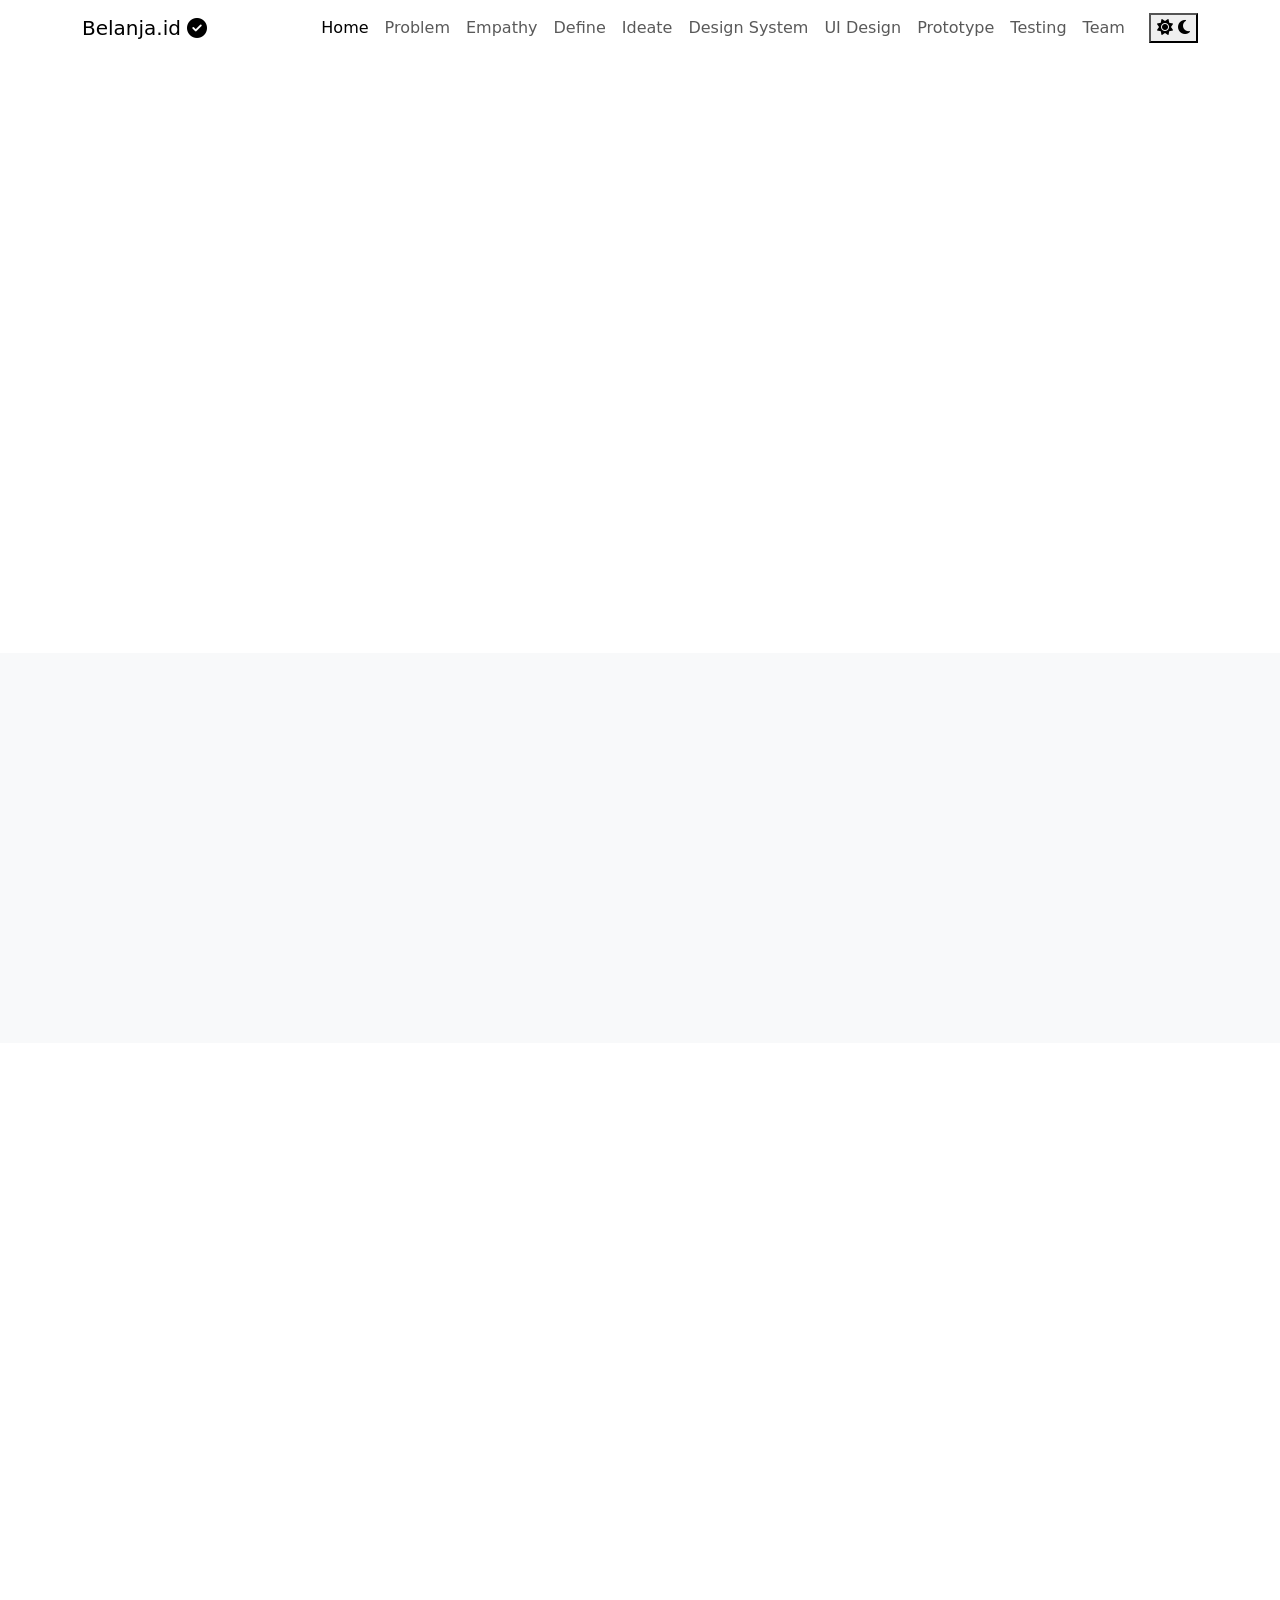
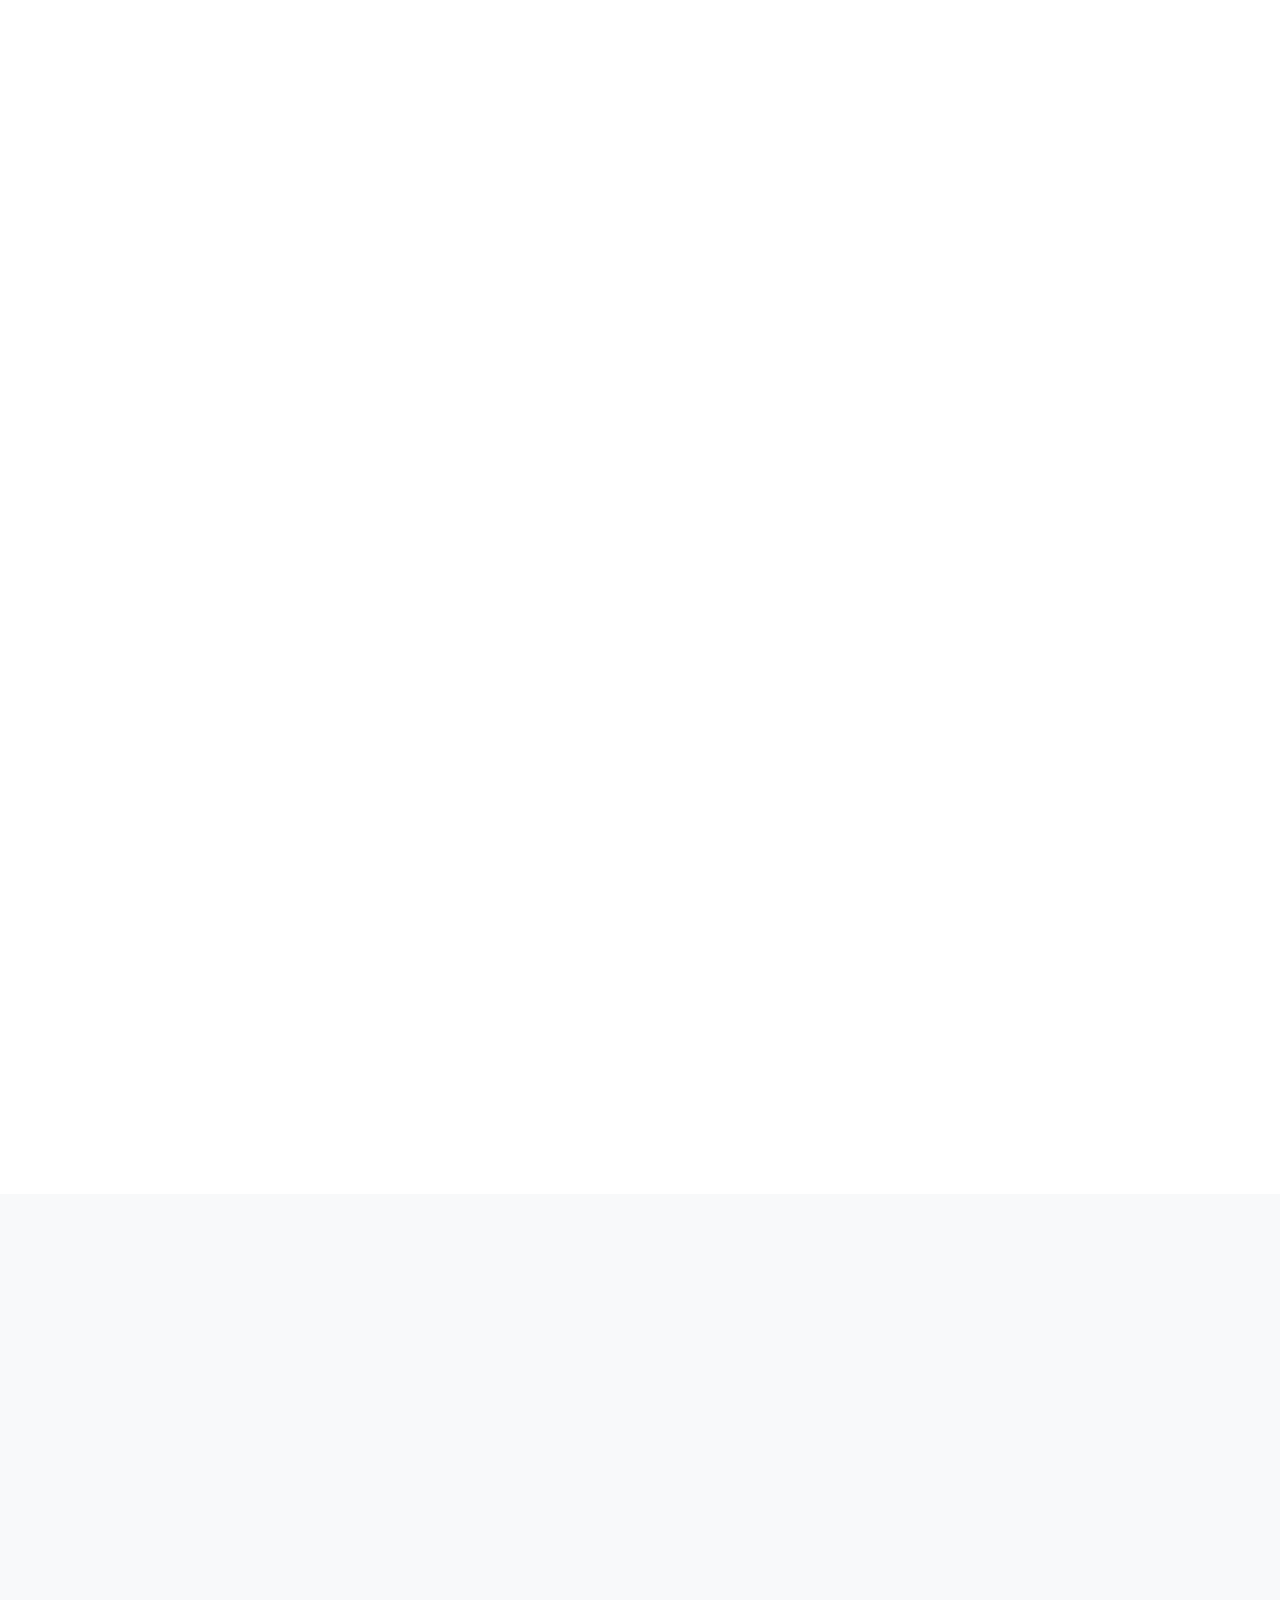
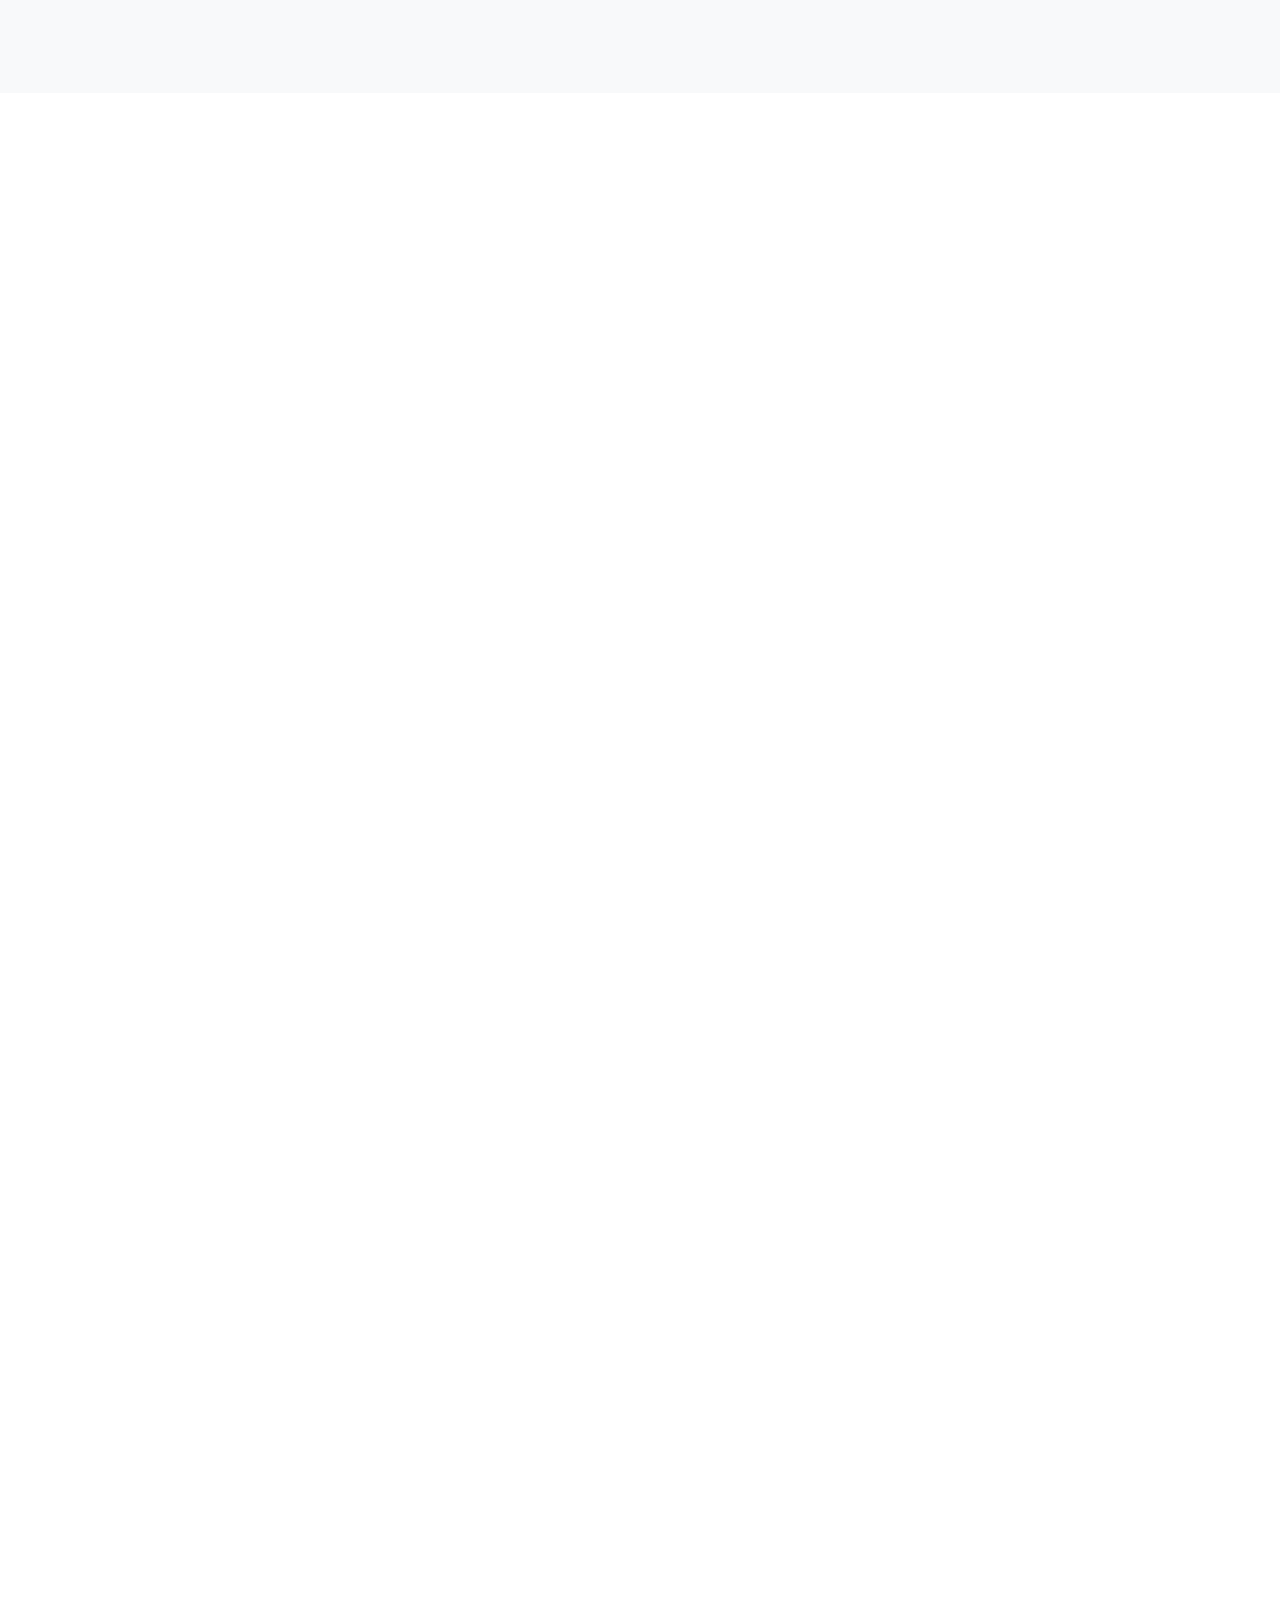
==== index.html @ 99265344 "Add files via upload" ====
<!DOCTYPE html>
<html lang="id">
<head>
    <meta charset="UTF-8">
    <meta name="viewport" content="width=device-width, initial-scale=1.0">
    <title>Studi Kasus UI/UX Belanja.id - Belanja Aman, Bayar di Tempat</title>
    <meta name="description" content="Landing page portofolio studi kasus UI/UX untuk aplikasi marketplace Belanja.id dengan fokus pada sistem COD yang aman dan terpercaya bagi semua kalangan.">
    
    <!-- Google Fonts -->
    <link rel="preconnect" href="https://fonts.googleapis.com">
    <link rel="preconnect" href="https://fonts.gstatic.com" crossorigin>
    <link href="https://fonts.googleapis.com/css2?family=Inter:wght@400;500;600;700&family=Poppins:wght@400;600;700;800&display=swap" rel="stylesheet">
    
    <!-- Bootstrap 5 CSS -->
    <link href="https://cdn.jsdelivr.net/npm/bootstrap@5.3.0/dist/css/bootstrap.min.css" rel="stylesheet">
    
    <!-- Font Awesome Icons -->
    <link rel="stylesheet" href="https://cdnjs.cloudflare.com/ajax/libs/font-awesome/6.4.0/css/all.min.css">
    
    <!-- AOS Scroll Animation CSS -->
    <link href="https://unpkg.com/aos@2.3.1/dist/aos.css" rel="stylesheet">
    
    <!-- Custom CSS -->
    <link rel="stylesheet" href="assets/css/style.css">
</head>
<body class="grid-bg-overlay">
    <script>
        (function() {
            const theme = localStorage.getItem('theme') || (window.matchMedia('(prefers-color-scheme: dark)').matches ? 'dark' : 'light');
            if (theme === 'dark') {
                document.body.classList.add('dark-theme');
            }
        })();
    </script>

    <!-- Navbar -->
    <nav class="navbar navbar-expand-lg sticky-top" id="mainNavbar">
        <div class="container">
            <a class="navbar-brand" href="#home" id="brandLogo">
                Belanja<span class="check-logo">.id</span> <i class="fas fa-check-circle check-logo"></i>
            </a>
            <button class="navbar-toggler border-0" type="button" data-bs-toggle="collapse" data-bs-target="#navbarNav" aria-controls="navbarNav" aria-expanded="false" aria-label="Toggle navigation">
                <span class="navbar-toggler-icon"></span>
            </button>
            <div class="collapse navbar-collapse" id="navbarNav">
                <ul class="navbar-nav ms-auto align-items-lg-center">
                    <li class="nav-item"><a class="nav-link active" href="#home" id="navHome">Home</a></li>
                    <li class="nav-item"><a class="nav-link" href="#problem" id="navProblem">Problem</a></li>
                    <li class="nav-item"><a class="nav-link" href="#empathy" id="navEmpathy">Empathy</a></li>
                    <li class="nav-item"><a class="nav-link" href="#define" id="navDefine">Define</a></li>
                    <li class="nav-item"><a class="nav-link" href="#ideate" id="navIdeate">Ideate</a></li>
                    <li class="nav-item"><a class="nav-link" href="#designsystem" id="navDesignSystem">Design System</a></li>
                    <li class="nav-item"><a class="nav-link" href="#mockups" id="navMockups">UI Design</a></li>
                    <li class="nav-item"><a class="nav-link" href="#prototype" id="navPrototype">Prototype</a></li>
                    <li class="nav-item"><a class="nav-link" href="#testing" id="navTesting">Testing</a></li>
                    <li class="nav-item"><a class="nav-link" href="#creator" id="navCreator">Team</a></li>
                    <li class="nav-item ms-lg-3 mt-3 mt-lg-0">
                        <button class="theme-toggle-btn" id="themeToggleBtn" aria-label="Toggle Theme">
                            <i class="fas fa-sun sun-icon"></i>
                            <i class="fas fa-moon moon-icon"></i>
                        </button>
                    </li>
                </ul>
            </div>
        </div>
    </nav>

    <!-- Hero Section -->
    <section id="home" class="hero-section">
        <div class="container">
            <div class="row align-items-center">
                <div class="col-lg-6" data-aos="fade-right">
                    <span class="badge bg-light text-primary mb-3 px-3 py-2 rounded-pill fw-bold">UI/UX CASE STUDY</span>
                    <h1 class="mb-4">Marketplace <span>Belanja.id</span>: Solusi Belanja Aman COD</h1>
                    <p>Meningkatkan kepercayaan belanja online bagi kalangan non-digital native melalui perancangan aplikasi belanja dengan sistem Cash On Delivery (COD) yang transparan, mudah, dan bebas penipuan.</p>
                    <div class="d-flex gap-3 flex-wrap mt-4">
                        <a href="#prototype" class="btn btn-primary-custom" id="heroBtnProto">Mulai Uji Coba</a>
                        <a href="#problem" class="btn btn-secondary-custom" id="heroBtnDetail">Pelajari Studi Kasus</a>
                    </div>
                </div>
                <div class="col-lg-6 mt-5 mt-lg-0" data-aos="fade-left">
                    <div class="hero-mockup-wrap">
                        <div class="device-frame device-hero-1">
                            <img src="assets/img/splash.png" alt="Splash Screen Belanja.id" id="imgSplashHero">
                        </div>
                        <div class="device-frame device-hero-2">
                            <img src="assets/img/home.png" alt="Home Screen Belanja.id" id="imgHomeHero">
                        </div>
                    </div>
                </div>
            </div>
        </div>
    </section>

    <!-- Value Propositions -->
    <section class="bg-white">
        <div class="container">
            <div class="section-title text-center" data-aos="fade-up">
                <span class="section-tag">Nilai Utama</span>
                <h2>Cepat. Simpel. <span>Aman.</span></h2>
                <p class="section-desc">Pilar utama perancangan UI/UX Belanja.id untuk memudahkan transaksi jual beli tanpa rasa cemas.</p>
            </div>
            
            <div class="row g-4">
                <div class="col-md-4" data-aos="fade-up" data-aos-delay="100">
                    <div class="value-card" id="valCard1">
                        <div class="value-icon">
                            <i class="fas fa-hand-holding-dollar"></i>
                        </div>
                        <h4 class="mb-3">COD Terintegrasi</h4>
                        <p class="text-muted mb-0">Sistem pembayaran tunai di tempat yang terverifikasi kurir resmi. Pengguna bisa memeriksa paket sebelum menyerahkan uang pembayaran.</p>
                    </div>
                </div>
                <div class="col-md-4" data-aos="fade-up" data-aos-delay="200">
                    <div class="value-card" id="valCard2">
                        <div class="value-icon">
                            <i class="fas fa-fingerprint"></i>
                        </div>
                        <h4 class="mb-3">UI/UX Ultra-Sederhana</h4>
                        <p class="text-muted mb-0">Navigasi bersih bebas iklan mengganggu. Tombol tindakan berukuran besar serta alur transaksi yang langsung ke sasaran tanpa langkah bertele-tele.</p>
                    </div>
                </div>
                <div class="col-md-4" data-aos="fade-up" data-aos-delay="300">
                    <div class="value-card" id="valCard3">
                        <div class="value-icon">
                            <i class="fas fa-shield-halved"></i>
                        </div>
                        <h4 class="mb-3">Verifikasi Toko Lokal</h4>
                        <p class="text-muted mb-0">Mengutamakan mitra penjual dan UMKM terdekat dari wilayah pengguna. Mengurangi ongkos kirim dan mempercepat durasi pengantaran kurir.</p>
                    </div>
                </div>
            </div>
        </div>
    </section>

    <!-- Problem & Solution Section -->
    <section id="problem" class="bg-light">
        <div class="container">
            <div class="section-title text-center" data-aos="fade-up">
                <span class="section-tag">Konteks Masalah</span>
                <h2>Latar Belakang & <span>Solusi</span></h2>
                <p class="section-desc">Menembus hambatan transaksi digital untuk jutaan masyarakat yang belum tersentuh ekosistem pembayaran non-tunai.</p>
            </div>

            <div class="row g-5 align-items-center">
                <div class="col-lg-6" data-aos="fade-right">
                    <h3 class="mb-4 text-danger d-flex align-items-center">
                        <i class="fas fa-circle-exclamation me-3"></i> Masalah Utama Pengguna
                    </h3>
                    <div class="problem-card" id="probCard1">
                        <h5 class="mb-2">Kekhawatiran Penipuan Online</h5>
                        <p class="text-muted mb-0 small">Banyak calon konsumen ragu berbelanja online karena takut barang yang dikirim palsu atau tidak sampai setelah transfer uang.</p>
                    </div>
                    <div class="problem-card" id="probCard2">
                        <h5 class="mb-2">Keterbatasan Akses Pembayaran Digital</h5>
                        <p class="text-muted mb-0 small">Sebagian besar masyarakat di daerah sub-urban tidak memiliki mobile banking, kartu kredit, atau akun e-wallet untuk transaksi nontunai.</p>
                    </div>
                    <div class="problem-card" id="probCard3">
                        <h5 class="mb-2">Kompleksitas Aplikasi E-Commerce</h5>
                        <p class="text-muted mb-0 small">UI aplikasi belanja populer saat ini dinilai terlalu padat informasi, penuh pop-up iklan, dan membingungkan orang tua.</p>
                    </div>
                </div>

                <div class="col-lg-6" data-aos="fade-left">
                    <h3 class="mb-4 text-success d-flex align-items-center">
                        <i class="fas fa-circle-check me-3"></i> Solusi Desain Belanja.id
                    </h3>
                    <div class="solution-card" id="solCard1">
                        <h5 class="mb-2">COD Aman dan Terproteksi</h5>
                        <p class="text-muted mb-0 small">Fitur buka paket sebelum bayar yang disaksikan kurir, serta jaminan retur instan di tempat jika barang cacat atau tidak cocok.</p>
                    </div>
                    <div class="solution-card" id="solCard2">
                        <h5 class="mb-2">Registrasi Sederhana Tanpa Rekening</h5>
                        <p class="text-muted mb-0 small">Pendaftaran akun cukup menggunakan nomor WhatsApp. Seluruh proses penyelesaian transaksi difokuskan pada pembayaran tunai.</p>
                    </div>
                    <div class="solution-card" id="solCard3">
                        <h5 class="mb-2">Desain Antarmuka Minimalis</h5>
                        <p class="text-muted mb-0 small">Kategori terstruktur, kontras warna teks yang diperkuat, tombol checkout berukuran besar, dan bantuan cepat lewat WhatsApp.</p>
                    </div>
                </div>
            </div>
        </div>
    </section>

    <!-- Design Thinking Process -->
    <section class="bg-white">
        <div class="container">
            <div class="section-title text-center" data-aos="fade-up">
                <span class="section-tag">Metodologi</span>
                <h2>Desain Menggunakan <span>Design Thinking</span></h2>
                <p class="section-desc">Kerangka kerja terstruktur untuk memastikan semua solusi UI/UX yang dibuat benar-benar menyelesaikan pain points pengguna.</p>
            </div>

            <!-- STEP 1: EMPATHIZE -->
            <div id="empathy" class="case-study-step py-5">
                <div class="row">
                    <div class="col-lg-3" data-aos="fade-right">
                        <div class="dt-step-number">01</div>
                        <h3 class="dt-step-title text-primary">EMPATHIZE</h3>
                        <p class="text-muted small">Kami melakukan survei kuantitatif terhadap 50 responden dan wawancara mendalam dengan 10 pengguna target (usia 35-55 tahun) untuk memahami kebiasaan belanja mereka.</p>
                    </div>
                    <div class="col-lg-9" data-aos="fade-left">
                        <h5 class="mb-4 fw-bold text-dark"><i class="fas fa-users-rectangle text-primary me-2"></i> Peta Empati (Empathy Map)</h5>
                        <div class="empathy-map-grid mb-5">
                            <div class="empathy-quadrant" id="empQuad1">
                                <h5>SAY (Apa yang Dikatakan)</h5>
                                <ul class="small mb-0">
                                    <li>"Saya tidak paham cara transfer bank lewat mesin ATM."</li>
                                    <li>"Lebih baik beli langsung di pasar biar bisa pegang barang."</li>
                                    <li>"Tetangga saya kemarin tertipu belanja online, barangnya tidak dikirim."</li>
                                </ul>
                            </div>
                            <div class="empathy-quadrant" id="empQuad2">
                                <h5>THINK (Apa yang Dipikirkan)</h5>
                                <ul class="small mb-0">
                                    <li>"Apakah belanja online ini aman atau cuma tipu-tipu?"</li>
                                    <li>"Bagaimana kalau barang yang datang rusak atau tidak pas ukurannya?"</li>
                                    <li>"Saya tidak punya rekening m-banking, pasti belanjanya ribet."</li>
                                </ul>
                            </div>
                            <div class="empathy-quadrant" id="empQuad3">
                                <h5>DO (Apa yang Dilakukan)</h5>
                                <ul class="small mb-0">
                                    <li>"Membatalkan pemesanan barang jika tidak ada pilihan pembayaran COD."</li>
                                    <li>"Meminta bantuan anak atau keponakan untuk memesankan barang."</li>
                                    <li>"Mengecek ulasan produk berulang kali sebelum memantapkan hati."</li>
                                </ul>
                            </div>
                            <div class="empathy-quadrant" id="empQuad4">
                                <h5>FEEL (Apa yang Dirasakan)</h5>
                                <ul class="small mb-0">
                                    <li>"Cemas dan takut uang hangus sebelum paket tiba di rumah."</li>
                                    <li>"Kebingungan saat melihat navigasi aplikasi yang terlalu banyak iklan."</li>
                                    <li>"Kecewa ketika produk yang diterima jauh berbeda dari foto pajangan."</li>
                                </ul>
                            </div>
                        </div>

                        <!-- User Persona -->
                        <h5 class="mb-4 fw-bold text-dark"><i class="fas fa-user-gear text-primary me-2"></i> Representasi Persona Pengguna</h5>
                        <div class="persona-card" id="personaCard">
                            <div class="persona-header text-center text-md-start">
                                <div class="row align-items-center">
                                    <div class="col-md-3 text-center">
                                        <div class="persona-avatar-frame">
                                            <img src="assets/img/profile.png" alt="Budi Santoso Avatar" onerror="this.onerror=null; this.src='https://ui-avatars.com/api/?name=Budi+Santoso&background=1B52C0&color=fff&size=150';">
                                        </div>
                                    </div>
                                    <div class="col-md-5 mt-3 mt-md-0">
                                        <h4>Budi Santoso</h4>
                                        <p class="badge bg-secondary mb-2">Target Utama</p>
                                        <p class="mb-0 small text-light-muted">Wiraswasta Toko Kelontong | 45 Tahun | Bekasi</p>
                                    </div>
                                    <div class="col-md-4 mt-3 mt-md-0">
                                        <ul class="persona-meta small">
                                            <li><strong>Pekerjaan:</strong> Pemilik Warung</li>
                                            <li><strong>Aktivitas HP:</strong> WhatsApp, Facebook</li>
                                            <li><strong>Tipe Pembayaran:</strong> Tunai / Cash</li>
                                        </ul>
                                    </div>
                                </div>
                            </div>
                            <div class="persona-body">
                                <div class="row g-4">
                                    <div class="col-md-6">
                                        <h6 class="fw-bold text-primary mb-3"><i class="fas fa-bullseye me-2"></i> Tujuan & Motivasi</h6>
                                        <ul class="small text-muted mb-0">
                                            <li class="mb-2">Ingin kulakan barang dagangan warung dengan harga eceran murah tanpa perlu repot pergi ke pasar induk kota.</li>
                                            <li class="mb-2">Membayar langsung secara cash saat barang diantar agar terhindar dari modus transfer penipuan.</li>
                                            <li>Menemukan distributor lokal yang menawarkan pengantaran cepat.</li>
                                        </ul>
                                    </div>
                                    <div class="col-md-6">
                                        <h6 class="fw-bold text-danger mb-3"><i class="fas fa-circle-xmark me-2"></i> Frustrasi & Ketakutan</h6>
                                        <ul class="small text-muted mb-0">
                                            <li class="mb-2">Pernah tertipu saat membeli barang via grup Facebook di mana penjual memblokir nomornya setelah ditransfer.</li>
                                            <li class="mb-2">Sulit mengoperasikan aplikasi belanja besar karena ukurannya berat dan fiturnya berbelit-belit.</li>
                                            <li>Khawatir paket yang dikirim tertukar atau cacat tanpa ada garansi retur.</li>
                                        </ul>
                                    </div>
                                    <div class="col-12 mt-4 pt-3 border-top">
                                        <h6 class="fw-bold text-dark mb-3">Tingkat Literasi & Keahlian</h6>
                                        <div class="row g-3">
                                            <div class="col-md-4">
                                                <div class="skill-bar-container">
                                                    <div class="skill-bar-label text-muted"><span>Keahlian Smartphone</span><span>35%</span></div>
                                                    <div class="skill-bar"><div class="skill-bar-fill" style="width: 35%;"></div></div>
                                                </div>
                                            </div>
                                            <div class="col-md-4">
                                                <div class="skill-bar-container">
                                                    <div class="skill-bar-label text-muted"><span>Kepercayaan E-Commerce</span><span>20%</span></div>
                                                    <div class="skill-bar"><div class="skill-bar-fill" style="width: 20%;"></div></div>
                                                </div>
                                            </div>
                                            <div class="col-md-4">
                                                <div class="skill-bar-container">
                                                    <div class="skill-bar-label text-muted"><span>Ketergantungan COD</span><span>95%</span></div>
                                                    <div class="skill-bar"><div class="skill-bar-fill" style="width: 95%;"></div></div>
                                                </div>
                                            </div>
                                        </div>
                                    </div>
                                </div>
                            </div>
                        </div>
                    </div>
                </div>
            </div>

            <hr class="my-5 opacity-25">

            <!-- STEP 2: DEFINE -->
            <div id="define" class="case-study-step py-5">
                <div class="row">
                    <div class="col-lg-3" data-aos="fade-right">
                        <div class="dt-step-number">02</div>
                        <h3 class="dt-step-title text-primary">DEFINE</h3>
                        <p class="text-muted small">Menganalisis hasil observasi untuk merumuskan inti permasalahan ke dalam Problem Statement dan menyusun pertanyaan penuntun ideation.</p>
                    </div>
                    <div class="col-lg-9" data-aos="fade-left">
                        <!-- Problem Statement -->
                        <div class="glass-panel p-4 mb-5 border-start border-primary border-4" id="problemStatementPanel">
                            <h5 class="fw-bold text-primary mb-3"><i class="fas fa-quote-left me-2"></i> Problem Statement</h5>
                            <p class="text-dark mb-0 fw-medium fst-italic text-justify">
                                "Pak Budi, seorang pedagang toko kelontong sub-urban berusia 45 tahun yang minim akses finansial digital, membutuhkan cara berbelanja stok dagangan yang aman, dapat diuji barangnya sebelum dibayar, serta menggunakan alur pemesanan yang sangat sederhana, karena beliau tidak memiliki akun rekening bank dan trauma akan risiko penipuan transaksi e-commerce."
                            </p>
                        </div>

                        <!-- HMW -->
                        <h5 class="mb-4 fw-bold text-dark"><i class="fas fa-lightbulb text-primary me-2"></i> How Might We (Bagaimana Kita Bisa?)</h5>
                        <div class="row g-4">
                            <div class="col-md-4">
                                <div class="hmw-card" id="hmwCard1">
                                    <h6 class="text-primary fw-bold mb-3">HMW 1</h6>
                                    <p class="text-muted small mb-0">Bagaimana kita menyederhanakan alur transaksi belanja online agar bisa diselesaikan dalam kurung waktu kurang dari 2 menit oleh pengguna awam?</p>
                                </div>
                            </div>
                            <div class="col-md-4">
                                <div class="hmw-card" id="hmwCard2">
                                    <h6 class="text-primary fw-bold mb-3">HMW 2</h6>
                                    <p class="text-muted small mb-0">Bagaimana kita meyakinkan pengguna bahwa uang mereka 100% aman tanpa mengharuskan mereka melakukan pembayaran transfer di muka?</p>
                                </div>
                            </div>
                            <div class="col-md-4">
                                <div class="hmw-card" id="hmwCard3">
                                    <h6 class="text-primary fw-bold mb-3">HMW 3</h6>
                                    <p class="text-muted small mb-0">Bagaimana kita menghadirkan jaminan kualitas barang yang dapat diperiksa langsung di tempat sebelum uang tunai diserahkan kepada kurir?</p>
                                </div>
                            </div>
                        </div>
                    </div>
                </div>
            </div>

            <hr class="my-5 opacity-25">

            <!-- STEP 3: IDEATE -->
            <div id="ideate" class="case-study-step py-5">
                <div class="row">
                    <div class="col-lg-3" data-aos="fade-right">
                        <div class="dt-step-number">03</div>
                        <h3 class="dt-step-title text-primary">IDEATE</h3>
                        <p class="text-muted small">Mengembangkan alternatif solusi melalui metode Crazy 8's, merancang diagram User Flow transparan, dan menyusun Arsitektur Informasi yang efisien.</p>
                    </div>
                    <div class="col-lg-9" data-aos="fade-left">
                        <!-- Crazy 8 Sketches -->
                        <h5 class="mb-4 fw-bold text-dark"><i class="fas fa-pencil-ruler text-primary me-2"></i> Sketsa Crazy 8's (Wireframe Kasar)</h5>
                        <div class="crazy8-grid mb-5">
                            <div class="crazy8-card" id="crazyCard1">
                                <span class="crazy8-number">01</span>
                                <div class="crazy8-sketch">
                                    <!-- Inline SVG for Sketch 1 -->
                                    <svg viewBox="0 0 100 150">
                                        <rect x="5" y="5" width="90" height="140" rx="5" fill="#f1f5f9" stroke="#cbd5e1" stroke-width="2"/>
                                        <circle cx="50" cy="50" r="15" fill="none" stroke="#94a3b8" stroke-width="2"/>
                                        <line x1="35" y1="50" x2="65" y2="50" stroke="#94a3b8" stroke-width="2"/>
                                        <line x1="50" y1="35" x2="50" y2="65" stroke="#94a3b8" stroke-width="2"/>
                                        <rect x="30" y="85" width="40" height="8" rx="2" fill="none" stroke="#94a3b8" stroke-width="2"/>
                                        <rect x="20" y="115" width="60" height="12" rx="6" fill="#cbd5e1"/>
                                    </svg>
                                </div>
                                <h6>Splash & Slogan</h6>
                            </div>
                            <div class="crazy8-card" id="crazyCard2">
                                <span class="crazy8-number">02</span>
                                <div class="crazy8-sketch">
                                    <!-- Inline SVG for Sketch 2 -->
                                    <svg viewBox="0 0 100 150">
                                        <rect x="5" y="5" width="90" height="140" rx="5" fill="#f1f5f9" stroke="#cbd5e1" stroke-width="2"/>
                                        <rect x="15" y="15" width="70" height="15" rx="3" fill="none" stroke="#94a3b8" stroke-width="2"/>
                                        <rect x="15" y="40" width="30" height="30" rx="3" fill="#cbd5e1"/>
                                        <rect x="55" y="40" width="30" height="30" rx="3" fill="#cbd5e1"/>
                                        <rect x="15" y="80" width="70" height="45" rx="5" fill="none" stroke="#94a3b8" stroke-width="2"/>
                                    </svg>
                                </div>
                                <h6>Home & Toko Terdekat</h6>
                            </div>
                            <div class="crazy8-card" id="crazyCard3">
                                <span class="crazy8-number">03</span>
                                <div class="crazy8-sketch">
                                    <!-- Inline SVG for Sketch 3 -->
                                    <svg viewBox="0 0 100 150">
                                        <rect x="5" y="5" width="90" height="140" rx="5" fill="#f1f5f9" stroke="#cbd5e1" stroke-width="2"/>
                                        <rect x="15" y="15" width="70" height="60" rx="4" fill="#cbd5e1"/>
                                        <line x1="15" y1="85" x2="60" y2="85" stroke="#94a3b8" stroke-width="3"/>
                                        <rect x="15" y="95" width="45" height="10" rx="2" fill="none" stroke="#10b981" stroke-width="1.5"/>
                                        <rect x="15" y="115" width="70" height="15" rx="7" fill="#1b52c0"/>
                                    </svg>
                                </div>
                                <h6>Halaman Produk & Tag COD</h6>
                            </div>
                            <div class="crazy8-card" id="crazyCard4">
                                <span class="crazy8-number">04</span>
                                <div class="crazy8-sketch">
                                    <!-- Inline SVG for Sketch 4 -->
                                    <svg viewBox="0 0 100 150">
                                        <rect x="5" y="5" width="90" height="140" rx="5" fill="#f1f5f9" stroke="#cbd5e1" stroke-width="2"/>
                                        <rect x="15" y="20" width="70" height="25" rx="3" fill="none" stroke="#94a3b8" stroke-width="2"/>
                                        <rect x="15" y="55" width="70" height="35" rx="3" fill="none" stroke="#94a3b8" stroke-width="2"/>
                                        <rect x="15" y="115" width="70" height="18" rx="9" fill="#10b981"/>
                                    </svg>
                                </div>
                                <h6>Checkout Instan COD</h6>
                            </div>
                            <div class="crazy8-card" id="crazyCard5">
                                <span class="crazy8-number">05</span>
                                <div class="crazy8-sketch">
                                    <!-- Inline SVG for Sketch 5 -->
                                    <svg viewBox="0 0 100 150">
                                        <rect x="5" y="5" width="90" height="140" rx="5" fill="#f1f5f9" stroke="#cbd5e1" stroke-width="2"/>
                                        <line x1="20" y1="30" x2="20" y2="120" stroke="#cbd5e1" stroke-width="3"/>
                                        <circle cx="20" cy="40" r="5" fill="#1b52c0"/>
                                        <circle cx="20" cy="80" r="5" fill="#cbd5e1"/>
                                        <circle cx="20" cy="120" r="5" fill="#cbd5e1"/>
                                        <rect x="35" y="32" width="45" height="15" rx="3" fill="none" stroke="#94a3b8" stroke-width="2"/>
                                        <rect x="35" y="72" width="45" height="15" rx="3" fill="none" stroke="#cbd5e1" stroke-width="2"/>
                                    </svg>
                                </div>
                                <h6>Pelacakan Pengiriman</h6>
                            </div>
                            <div class="crazy8-card" id="crazyCard6">
                                <span class="crazy8-number">06</span>
                                <div class="crazy8-sketch">
                                    <!-- Inline SVG for Sketch 6 -->
                                    <svg viewBox="0 0 100 150">
                                        <rect x="5" y="5" width="90" height="140" rx="5" fill="#f1f5f9" stroke="#cbd5e1" stroke-width="2"/>
                                        <circle cx="50" cy="40" r="15" fill="#cbd5e1"/>
                                        <rect x="20" y="70" width="60" height="20" rx="3" fill="none" stroke="#cbd5e1" stroke-width="2"/>
                                        <line x1="30" y1="80" x2="70" y2="80" stroke="#94a3b8" stroke-width="3" stroke-dasharray="5 5"/>
                                        <rect x="15" y="115" width="70" height="16" rx="8" fill="#1b52c0"/>
                                    </svg>
                                </div>
                                <h6>PIN Serah Terima COD</h6>
                            </div>
                            <div class="crazy8-card" id="crazyCard7">
                                <span class="crazy8-number">07</span>
                                <div class="crazy8-sketch">
                                    <!-- Inline SVG for Sketch 7 -->
                                    <svg viewBox="0 0 100 150">
                                        <rect x="5" y="5" width="90" height="140" rx="5" fill="#f1f5f9" stroke="#cbd5e1" stroke-width="2"/>
                                        <rect x="15" y="15" width="70" height="25" rx="3" fill="none" stroke="#94a3b8" stroke-width="2"/>
                                        <rect x="15" y="50" width="70" height="25" rx="3" fill="none" stroke="#cbd5e1" stroke-width="2"/>
                                        <rect x="15" y="85" width="70" height="25" rx="3" fill="none" stroke="#cbd5e1" stroke-width="2"/>
                                    </svg>
                                </div>
                                <h6>Keranjang Minimalis</h6>
                            </div>
                            <div class="crazy8-card" id="crazyCard8">
                                <span class="crazy8-number">08</span>
                                <div class="crazy8-sketch">
                                    <!-- Inline SVG for Sketch 8 -->
                                    <svg viewBox="0 0 100 150">
                                        <rect x="5" y="5" width="90" height="140" rx="5" fill="#f1f5f9" stroke="#cbd5e1" stroke-width="2"/>
                                        <circle cx="50" cy="35" r="18" fill="#cbd5e1"/>
                                        <rect x="25" y="65" width="50" height="10" rx="2" fill="none" stroke="#94a3b8" stroke-width="2"/>
                                        <rect x="15" y="90" width="70" height="40" rx="4" fill="none" stroke="#cbd5e1" stroke-width="2"/>
                                    </svg>
                                </div>
                                <h6>Profil & Menu Bantuan</h6>
                            </div>
                        </div>

                        <!-- User Flow -->
                        <h5 class="mb-4 fw-bold text-dark"><i class="fas fa-route text-primary me-2"></i> Diagram Alur Pengguna (User Flow)</h5>
                        <div class="userflow-container mb-5" id="userFlowContainer">
                            <div class="d-flex flex-column flex-md-row align-items-center justify-content-between gap-2 text-center">
                                <div class="flow-step-node">Mulai & Cari Barang</div>
                                <div class="flow-arrow-icon"><i class="fas fa-chevron-right d-none d-md-block"></i><i class="fas fa-chevron-down d-block d-md-none"></i></div>
                                <div class="flow-step-node">Halaman Detail Produk</div>
                                <div class="flow-arrow-icon"><i class="fas fa-chevron-right d-none d-md-block"></i><i class="fas fa-chevron-down d-block d-md-none"></i></div>
                                <div class="flow-step-node condition">Pilihan COD Tersedia?</div>
                                <div class="flow-arrow-icon"><i class="fas fa-chevron-right d-none d-md-block"></i><i class="fas fa-chevron-down d-block d-md-none"></i></div>
                                <div class="flow-step-node">Checkout Dengan COD</div>
                                <div class="flow-arrow-icon"><i class="fas fa-chevron-right d-none d-md-block"></i><i class="fas fa-chevron-down d-block d-md-none"></i></div>
                                <div class="flow-step-node">Cek Barang & Bayar Tunai</div>
                            </div>
                        </div>

                        <!-- Information Architecture -->
                        <h5 class="mb-4 fw-bold text-dark"><i class="fas fa-sitemap text-primary me-2"></i> Arsitektur Informasi (Sitemap)</h5>
                        <div class="glass-panel p-4" id="sitemapContainer">
                            <div class="sitemap-tree">
                                <div class="sitemap-node">Aplikasi Belanja.id</div>
                                <div class="sitemap-branches">
                                    <div class="sitemap-branch-col">
                                        <div class="sitemap-subnode fw-bold text-primary">Home / Utama</div>
                                        <div class="sitemap-subnode">Rekomendasi</div>
                                        <div class="sitemap-subnode">Cari Produk</div>
                                    </div>
                                    <div class="sitemap-branch-col">
                                        <div class="sitemap-subnode fw-bold text-primary">Pesanan & COD</div>
                                        <div class="sitemap-subnode">Pelacak Kurir</div>
                                        <div class="sitemap-subnode">Kode PIN Retur</div>
                                    </div>
                                    <div class="sitemap-branch-col">
                                        <div class="sitemap-subnode fw-bold text-primary">Akun Profil</div>
                                        <div class="sitemap-subnode">Alamat Rumah</div>
                                        <div class="sitemap-subnode">Hubungi Bantuan</div>
                                    </div>
                                </div>
                            </div>
                        </div>
                    </div>
                </div>
            </div>
        </div>
    </section>

    <!-- STEP 4: DESIGN SYSTEM -->
    <section id="designsystem" class="bg-light">
        <div class="container">
            <div class="section-title text-center" data-aos="fade-up">
                <span class="section-tag">UI Kit & Styleguide</span>
                <h2>Sistem Desain <span>(Design System)</span></h2>
                <p class="section-desc">Pondasi visual yang konsisten untuk menghadirkan pengalaman pengguna yang harmonis dan terstruktur.</p>
            </div>

            <div class="row g-4">
                <!-- Color Palette -->
                <div class="col-lg-6" data-aos="fade-right">
                    <div class="glass-panel p-4 h-100" id="colorPaletteCard">
                        <h5 class="fw-bold mb-4 text-dark"><i class="fas fa-palette text-primary me-2"></i> Palet Warna (Color Palette)</h5>
                        <div class="row g-3">
                            <div class="col-4">
                                <div class="color-swatch-card" id="swatchPrimary">
                                    <div class="color-swatch-preview" style="background-color: #1B52C0;"></div>
                                    <h6 class="mb-1 small">Primary Blue</h6>
                                    <code>#1B52C0</code>
                                </div>
                            </div>
                            <div class="col-4">
                                <div class="color-swatch-card" id="swatchSecondary">
                                    <div class="color-swatch-preview" style="background-color: #0FBCF9;"></div>
                                    <h6 class="mb-1 small">Vibrant Cyan</h6>
                                    <code>#0FBCF9</code>
                                </div>
                            </div>
                            <div class="col-4">
                                <div class="color-swatch-card" id="swatchDark">
                                    <div class="color-swatch-preview" style="background-color: #0A1128;"></div>
                                    <h6 class="mb-1 small">Deep Slate</h6>
                                    <code>#0A1128</code>
                                </div>
                            </div>
                            <div class="col-4">
                                <div class="color-swatch-card" id="swatchSuccess">
                                    <div class="color-swatch-preview" style="background-color: #10B981;"></div>
                                    <h6 class="mb-1 small">COD Tag Green</h6>
                                    <code>#10B981</code>
                                </div>
                            </div>
                            <div class="col-4">
                                <div class="color-swatch-card" id="swatchWarning">
                                    <div class="color-swatch-preview" style="background-color: #F59E0B;"></div>
                                    <h6 class="mb-1 small">Warning Amber</h6>
                                    <code>#F59E0B</code>
                                </div>
                            </div>
                            <div class="col-4">
                                <div class="color-swatch-card" id="swatchDanger">
                                    <div class="color-swatch-preview" style="background-color: #EF4444;"></div>
                                    <h6 class="mb-1 small">Alert Red</h6>
                                    <code>#EF4444</code>
                                </div>
                            </div>
                        </div>
                    </div>
                </div>

                <!-- Typography & UI Elements -->
                <div class="col-lg-6" data-aos="fade-left">
                    <div class="glass-panel p-4 h-100" id="typoElementsCard">
                        <h5 class="fw-bold mb-4 text-dark"><i class="fas fa-font text-primary me-2"></i> Tipografi & Elemen Kontrol</h5>
                        <div class="mb-4">
                            <h6 class="text-primary fw-bold mb-2">Jenis Huruf (Typography)</h6>
                            <div class="p-3 bg-white border rounded-3 mb-3">
                                <h4 class="mb-1" style="font-family: 'Poppins', sans-serif; font-weight: 700;">Poppins Bold (Heading)</h4>
                                <p class="mb-0 text-muted" style="font-family: 'Inter', sans-serif;">Inter Regular/Medium (Body Text) - Dipilih karena tingkat keterbacaan yang sangat tinggi pada resolusi layar ponsel rendah.</p>
                            </div>
                        </div>
                        <div>
                            <h6 class="text-primary fw-bold mb-2">Tombol & Komponen (Buttons & Badges)</h6>
                            <div class="d-flex flex-wrap gap-2 align-items-center">
                                <button class="btn btn-primary-custom px-4 py-2" style="font-size: 0.9rem;" id="specBtnPrimary">Tombol Utama</button>
                                <button class="btn btn-outline-primary rounded-pill px-4 py-2" style="font-weight:600; font-size: 0.9rem;" id="specBtnOutline">Tombol Garis</button>
                                <span class="badge bg-success px-3 py-2 rounded-pill"><i class="fas fa-check me-1"></i> COD Tersedia</span>
                                <span class="badge bg-danger px-3 py-2 rounded-pill"><i class="fas fa-ban me-1"></i> Batalkan Retur</span>
                            </div>
                        </div>
                    </div>
                </div>
            </div>
        </div>
    </section>

    <!-- STEP 5: HIGH FIDELITY DESIGN SHOWCASE -->
    <section id="mockups" class="bg-white">
        <div class="container">
            <div class="section-title text-center" data-aos="fade-up">
                <span class="section-tag">Desain Akhir</span>
                <h2>Antarmuka Kerapatan Tinggi <span>(High-Fidelity UI)</span></h2>
                <p class="section-desc">Hasil perancangan layar visual aplikasi Belanja.id yang bersih, kontras tinggi, dan berfokus pada kemudahan transaksi COD.</p>
            </div>

            <div class="row g-4 justify-content-center">
                <!-- Splash Screen -->
                <div class="col-6 col-md-4 col-lg-2-4" data-aos="fade-up" data-aos-delay="100">
                    <div class="gallery-phone-item" id="galleryItem1">
                        <div class="phone-mockup-frame">
                            <img src="assets/img/splash.png" alt="Splash Screen Mockup" id="imgSplash">
                        </div>
                        <h6 class="fw-bold mb-1">Splash Screen</h6>
                        <span class="text-muted small">Branding & Slogan</span>
                    </div>
                </div>

                <!-- Home Screen -->
                <div class="col-6 col-md-4 col-lg-2-4" data-aos="fade-up" data-aos-delay="200">
                    <div class="gallery-phone-item" id="galleryItem2">
                        <div class="phone-mockup-frame">
                            <img src="assets/img/home.png" alt="Home Screen Mockup" id="imgHome">
                        </div>
                        <h6 class="fw-bold mb-1">Beranda Utama</h6>
                        <span class="text-muted small">Navigasi Kategori</span>
                    </div>
                </div>

                <!-- Product Detail -->
                <div class="col-6 col-md-4 col-lg-2-4" data-aos="fade-up" data-aos-delay="300">
                    <div class="gallery-phone-item" id="galleryItem3">
                        <div class="phone-mockup-frame">
                            <img src="assets/img/product.png" alt="Product Screen Mockup" id="imgProduct">
                        </div>
                        <h6 class="fw-bold mb-1">Detail Produk</h6>
                        <span class="text-muted small">Tag COD & Retur Jelas</span>
                    </div>
                </div>

                <!-- Cart Screen -->
                <div class="col-6 col-md-4 col-lg-2-4" data-aos="fade-up" data-aos-delay="400">
                    <div class="gallery-phone-item" id="galleryItem4">
                        <div class="phone-mockup-frame">
                            <img src="assets/img/cart.png" alt="Cart Screen Mockup" id="imgCart">
                        </div>
                        <h6 class="fw-bold mb-1">Keranjang Belanja</h6>
                        <span class="text-muted small">Perhitungan Total Transparan</span>
                    </div>
                </div>

                <!-- Profile Screen -->
                <div class="col-6 col-md-4 col-lg-2-4" data-aos="fade-up" data-aos-delay="500">
                    <div class="gallery-phone-item" id="galleryItem5">
                        <div class="phone-mockup-frame">
                            <img src="assets/img/profile.png" alt="Profile Screen Mockup" id="imgProfile">
                        </div>
                        <h6 class="fw-bold mb-1">Profil Pengguna</h6>
                        <span class="text-muted small">Akses Bantuan Cepat</span>
                    </div>
                </div>
            </div>
        </div>
    </section>

    <!-- STEP 6: INTERACTIVE PROTOTYPE -->
    <section id="prototype" class="interactive-proto-section">
        <div class="container text-center">
            <div class="section-title text-center text-white" data-aos="fade-up">
                <span class="section-tag bg-white bg-opacity-10 text-white">Demonstrasi</span>
                <h2 class="text-white">Prototipe Interaktif <span>(Interactive Prototype)</span></h2>
                <p class="section-desc text-light-muted">Simulasikan langsung alur kerja berbelanja COD yang aman pada penampil handphone di bawah ini.</p>
            </div>

            <div class="interactive-proto-panel mb-5" data-aos="zoom-in" id="interactivePanel">
                <div class="row align-items-center">
                    <div class="col-md-6 mb-4 mb-md-0 text-md-start">
                        <h4 class="text-white mb-3">Uji Coba Alur Mandiri</h4>
                        <p class="text-light-muted small mb-4">Simulasikan alur pemesanan barang dengan sistem COD yang aman. Klik pada lingkaran berkedip di layar ponsel untuk melangkah ke tahap berikutnya:</p>
                        <div class="prototype-stepper" id="protoStepper">
                            <div class="stepper-step active" data-step="0">
                                <span class="step-num">1</span>
                                <div class="step-content">
                                    <h6>Layar Splash</h6>
                                    <p class="small text-light-muted mb-0">Klik tombol lingkaran berkedip di tengah bawah layar untuk memulai aplikasi.</p>
                                </div>
                            </div>
                            <div class="stepper-step" data-step="1">
                                <span class="step-num">2</span>
                                <div class="step-content">
                                    <h6>Beranda Utama</h6>
                                    <p class="small text-light-muted mb-0">Pilih produk sembako (paling atas kiri) untuk melihat detail barang.</p>
                                </div>
                            </div>
                            <div class="stepper-step" data-step="2">
                                <span class="step-num">3</span>
                                <div class="step-content">
                                    <h6>Detail Produk</h6>
                                    <p class="small text-light-muted mb-0">Tinjau tag COD Aman, lalu klik tombol hijau "Beli Sekarang".</p>
                                </div>
                            </div>
                            <div class="stepper-step" data-step="3">
                                <span class="step-num">4</span>
                                <div class="step-content">
                                    <h6>Keranjang Belanja</h6>
                                    <p class="small text-light-muted mb-0">Periksa rincian biaya, lalu klik tombol hijau "Checkout & Bayar di Tempat".</p>
                                </div>
                            </div>
                            <div class="stepper-step" data-step="4">
                                <span class="step-num">5</span>
                                <div class="step-content">
                                    <h6>Halaman Profil / Sukses</h6>
                                    <p class="small text-light-muted mb-0">Pesanan COD berhasil dibuat! Klik ikon profil/avatar di atas kiri untuk mengulang.</p>
                                </div>
                            </div>
                        </div>
                    </div>
                    <div class="col-md-6">
                        <div class="mockup-proto-frame" id="protoFrame">
                            <!-- Clickable simulated phone -->
                            <img src="assets/img/splash.png" alt="Simulated Screen Showcase" id="simulatedPhoneScreen">
                            <div class="prototype-hotspot" id="hotspotBtn"></div>
                        </div>
                    </div>
                </div>
            </div>

            <a href="#" class="btn btn-primary-custom px-5 py-3" data-aos="fade-up" id="externalProtoLink">
                <i class="fas fa-arrow-up-right-from-square me-2"></i> Buka Prototipe Lengkap di Figma
            </a>
        </div>
    </section>

    <!-- STEP 7: USABILITY TESTING -->
    <section id="testing" class="bg-white">
        <div class="container">
            <div class="section-title text-center" data-aos="fade-up">
                <span class="section-tag">Hasil Validasi</span>
                <h2>Uji Keterpakaian <span>(Usability Testing)</span></h2>
                <p class="section-desc">Mengukur kegunaan aplikasi melalui sesi pengujian UT terstruktur bersama 5 partisipan perwakilan persona Budi.</p>
            </div>

            <div class="row g-4 mb-5">
                <!-- SUS Score Gauge -->
                <div class="col-lg-4" data-aos="fade-right">
                    <div class="sus-card" id="susScoreCard">
                        <h5 class="fw-bold mb-4 text-dark">System Usability Scale</h5>
                        <div class="sus-gauge-container">
                            <svg class="sus-gauge-circle" width="180" height="180">
                                <circle class="sus-gauge-bg" cx="90" cy="90" r="75"/>
                                <circle class="sus-gauge-fill" cx="90" cy="90" r="75"/>
                            </svg>
                            <div class="sus-gauge-text">
                                <div class="sus-number" id="susVal">82.5</div>
                                <div class="sus-label">Excellent</div>
                            </div>
                        </div>
                        <p class="text-muted small mb-0">Skor rata-api SUS bernilai <strong>82.5</strong> (Grade A), mengindikasikan antarmuka Belanja.id sangat mudah diterima oleh kelompok usia target.</p>
                    </div>
                </div>

                <!-- Stats Columns -->
                <div class="col-lg-8" data-aos="fade-left">
                    <div class="row g-3 h-100">
                        <div class="col-6">
                            <div class="ut-stat-card" id="utStat1">
                                <div class="ut-stat-val">95%</div>
                                <h6 class="fw-bold text-dark mb-1">Task Success Rate</h6>
                                <p class="text-muted small mb-0">Partisipan berhasil menyelesaikan alur pemesanan COD secara mandiri.</p>
                            </div>
                        </div>
                        <div class="col-6">
                            <div class="ut-stat-card" id="utStat2">
                                <div class="ut-stat-val">92%</div>
                                <h6 class="fw-bold text-dark mb-1">Learnability Rate</h6>
                                <p class="text-muted small mb-0">Tingkat kemudahan pemahaman navigasi pada interaksi pertama.</p>
                            </div>
                        </div>
                        <div class="col-6">
                            <div class="ut-stat-card" id="utStat3">
                                <div class="ut-stat-val">94%</div>
                                <h6 class="fw-bold text-dark mb-1">User Satisfaction</h6>
                                <p class="text-muted small mb-0">Skor kepuasan pengguna terhadap penyederhanaan fitur COD.</p>
                            </div>
                        </div>
                        <div class="col-6">
                            <div class="ut-stat-card" id="utStat4">
                                <div class="ut-stat-val">100%</div>
                                <h6 class="fw-bold text-dark mb-1">COD Understanding</h6>
                                <p class="text-muted small mb-0">Kemudahan dalam membedakan produk bersistem bayar di tempat.</p>
                            </div>
                        </div>
                    </div>
                </div>
            </div>

            <!-- UT Feedbacks & Iterations -->
            <div class="row g-4 mt-3">
                <div class="col-md-6" data-aos="fade-right">
                    <div class="glass-panel p-4 h-100 border-start border-success border-4" id="positiveFeedbackPanel">
                        <h5 class="text-success fw-bold mb-3"><i class="fas fa-face-smile me-2"></i> Umpan Balik Positif</h5>
                        <ul class="text-muted small mb-0">
                            <li class="mb-3">"Tombol beli sekarang sangat besar, mata saya yang agak kabur bisa melihatnya dengan sangat jelas tanpa kacamata."</li>
                            <li class="mb-3">"Pilihan COD di bagian pembayaran langsung aktif. Saya tidak perlu pusing mencari cara transfer bank."</li>
                            <li>"Adanya tulisan 'Bisa Buka Paket Dulu Baru Bayar' membuat saya merasa tenang dan tidak takut kena tipu."</li>
                        </ul>
                    </div>
                </div>
                <div class="col-md-6" data-aos="fade-left">
                    <div class="glass-panel p-4 h-100 border-start border-warning border-4" id="improvementPanel">
                        <h5 class="text-warning fw-bold mb-3"><i class="fas fa-face-lightbulb me-2"></i> Rekomendasi & Iterasi Desain</h5>
                        <ul class="text-muted small mb-0">
                            <li class="mb-3"><strong>Masalah:</strong> Beberapa pengguna bingung apakah paket mereka sudah jalan atau belum karena minimnya status.</li>
                            <li class="mb-3"><strong>Perbaikan:</strong> Menambahkan kartu pelacak kurir visual sederhana berikon motor di layar Beranda & Pesanan.</li>
                            <li><strong>Masalah:</strong> Ukuran font alamat di halaman Checkout dirasa kurang besar untuk dibaca dengan cepat.</li>
                        </ul>
                    </div>
                </div>
            </div>

            <!-- Before vs After Showcase -->
            <h5 class="fw-bold text-dark mt-5 mb-4 text-center" data-aos="fade-up"><i class="fas fa-shuffle text-primary me-2"></i> Perbandingan Iterasi Sebelum & Sesudah UT</h5>
            <div class="row g-4">
                <div class="col-md-6" data-aos="fade-right">
                    <div class="iteration-compare-box" id="iterBox1">
                        <div class="compare-header text-danger"><i class="fas fa-circle-xmark me-2"></i> Desain Awal (Sebelum Pengujian)</div>
                        <div class="compare-body">
                            <p class="text-muted small mb-0">Tombol pembayaran COD memiliki ukuran yang sama dengan opsi bank transfer, sehingga pengguna awam sering tidak sengaja menekan pilihan bank transfer lalu kebingungan.</p>
                        </div>
                    </div>
                </div>
                <div class="col-md-6" data-aos="fade-left">
                    <div class="iteration-compare-box shadow-md" id="iterBox2">
                        <div class="compare-header text-success"><div class="d-flex justify-content-between align-items-center"><span><i class="fas fa-circle-check me-2"></i> Desain Akhir (Iterasi Hasil UT)</span> <span class="badge bg-success small">Direkomendasikan</span></div></div>
                        <div class="compare-body">
                            <p class="text-muted small mb-0">Opsi COD disajikan sebagai tombol default terpilih dengan warna biru solid dan tag keterangan 'Bebas Risiko'. Alternatif pembayaran lain disembunyikan di menu drop-down tambahan.</p>
                        </div>
                    </div>
                </div>
            </div>
        </div>
    </section>

    <!-- Creator Section -->
    <section id="creator" class="bg-light">
        <div class="container">
            <div class="profile-card text-center" data-aos="zoom-in" id="profileCardWrapper">
                <img src="assets/img/profile.png" alt="Ahmad Arifin Al Falah" class="profile-avatar mb-4" onerror="this.onerror=null; this.src='https://ui-avatars.com/api/?name=Ahmad+Arifin&background=1B52C0&color=fff&size=150';">
                <h3 class="mb-1 text-dark">Ahmad Arifin Al Falah</h3>
                <p class="text-primary fw-semibold mb-3">UI/UX Designer & Front-End Developer</p>
                <p class="text-muted small mx-auto mb-4" style="max-width: 580px;">
                    Mahasiswa kreatif yang berdedikasi memecahkan masalah keseharian melalui perancangan antarmuka pengguna yang bersih, fungsional, dan ramah pengguna. Terima kasih telah menyimak studi kasus ini.
                </p>
                <div class="profile-links d-flex justify-content-center" id="creatorSocialLinks">
                    <a href="https://linkedin.com" target="_blank" aria-label="LinkedIn Profile" id="linkLinkedin"><i class="fab fa-linkedin-in"></i></a>
                    <a href="https://github.com" target="_blank" aria-label="GitHub Profile" id="linkGithub"><i class="fab fa-github"></i></a>
                    <a href="https://behance.net" target="_blank" aria-label="Behance Profile" id="linkBehance"><i class="fab fa-behance"></i></a>
                    <a href="https://instagram.com" target="_blank" aria-label="Instagram Profile" id="linkInstagram"><i class="fab fa-instagram"></i></a>
                </div>
            </div>
        </div>
    </section>

    <!-- Footer -->
    <footer>
        <div class="container text-center">
            <h3 class="footer-brand mb-4">Belanja<span>.id</span> <i class="fas fa-check-circle"></i></h3>
            <div class="footer-links d-flex justify-content-center gap-4 mb-4 flex-wrap" id="footerNavLinks">
                <a href="#home">Home</a>
                <a href="#problem">Problem</a>
                <a href="#empathy">Empathy</a>
                <a href="#define">Define</a>
                <a href="#ideate">Ideate</a>
                <a href="#designsystem">Design System</a>
                <a href="#mockups">UI Design</a>
                <a href="#prototype">Prototype</a>
                <a href="#testing">Testing</a>
                <a href="#creator">Team</a>
            </div>
            <div class="footer-socials mb-4" id="footerSocialsLinks">
                <a href="https://linkedin.com" target="_blank" aria-label="LinkedIn" id="footLinkLinkedin"><i class="fab fa-linkedin"></i></a>
                <a href="https://github.com" target="_blank" aria-label="GitHub" id="footLinkGithub"><i class="fab fa-github"></i></a>
                <a href="https://behance.net" target="_blank" aria-label="Behance" id="footLinkBehance"><i class="fab fa-behance"></i></a>
            </div>
            <p class="text-muted small mb-0">&copy; 2026 Ahmad Arifin Al Falah. All rights reserved.</p>
        </div>
    </footer>

    <!-- Bootstrap Bundle with Popper JS -->
    <script src="https://cdn.jsdelivr.net/npm/bootstrap@5.3.0/dist/js/bootstrap.bundle.min.js"></script>
    
    <!-- AOS Scroll Animation JS -->
    <script src="https://unpkg.com/aos@2.3.1/dist/aos.js"></script>
    
    <!-- Custom JS -->
    <script src="assets/js/main.js"></script>
</body>
</html>
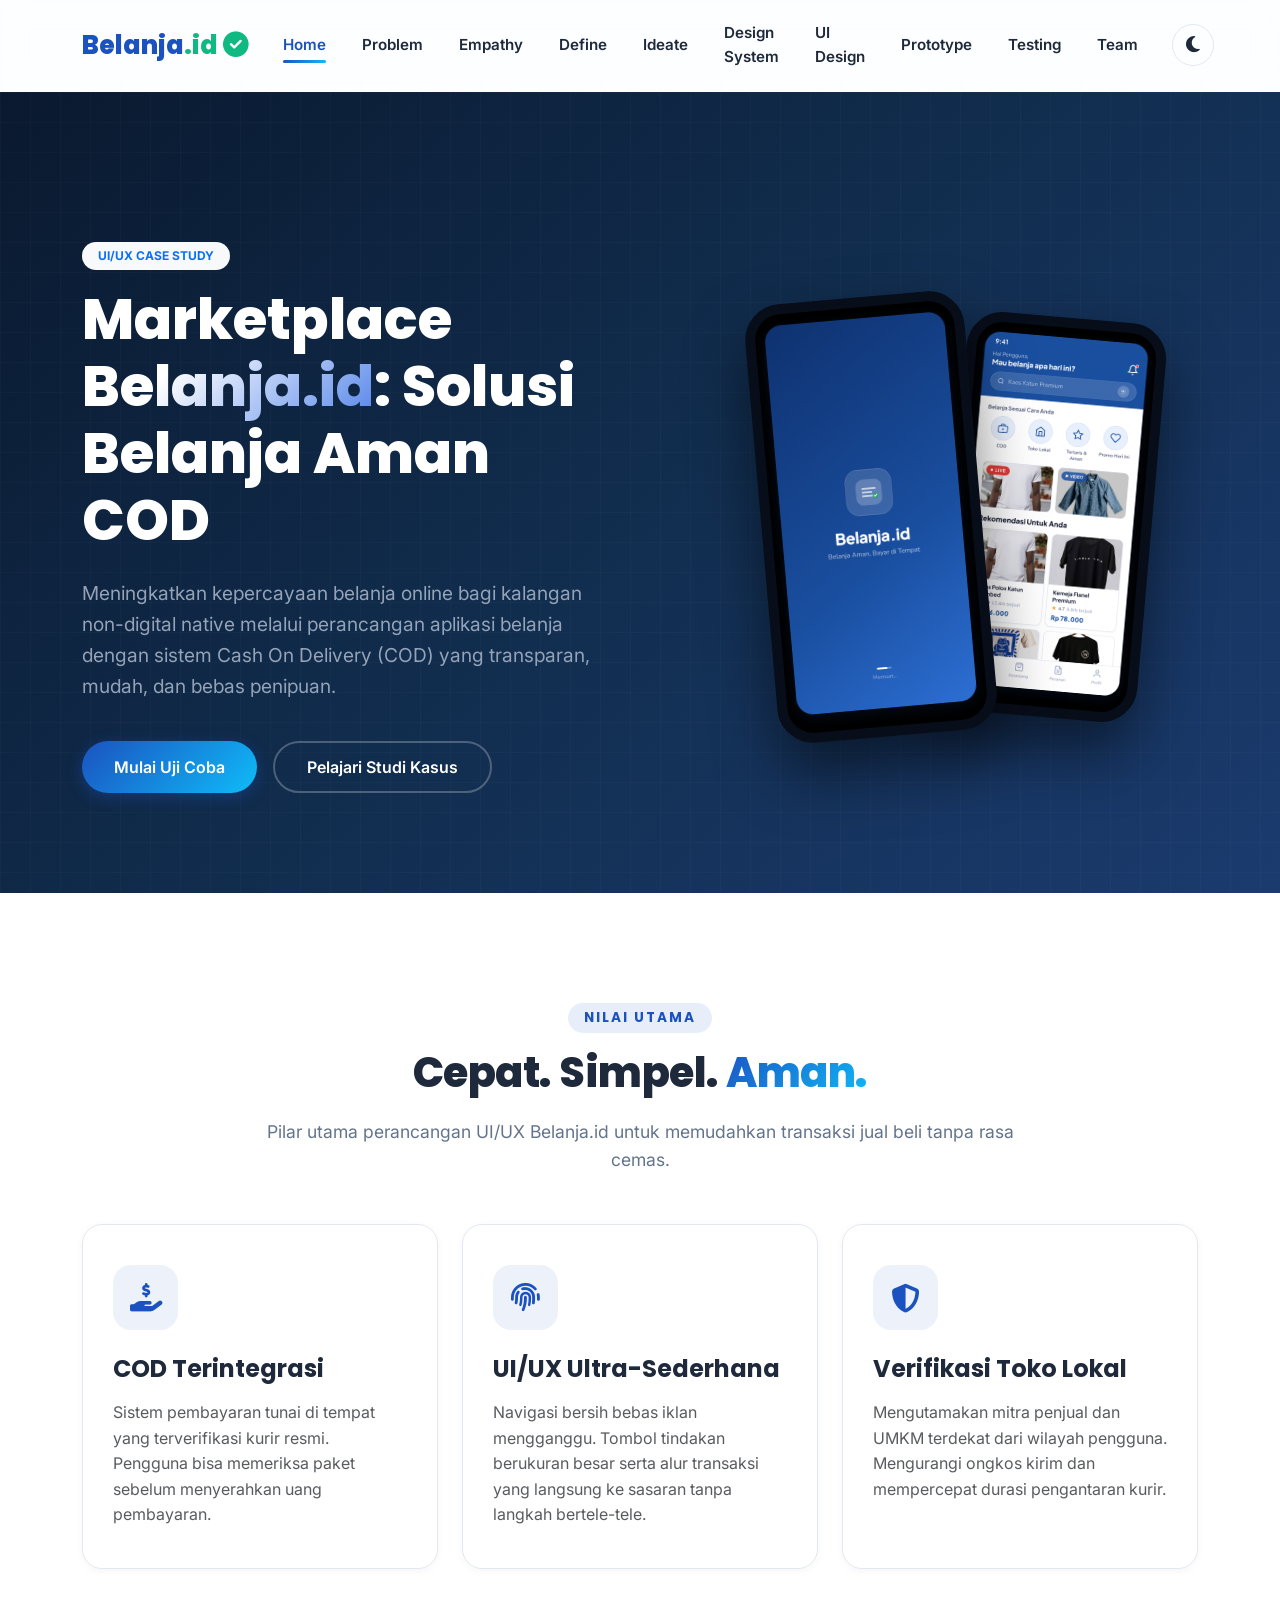
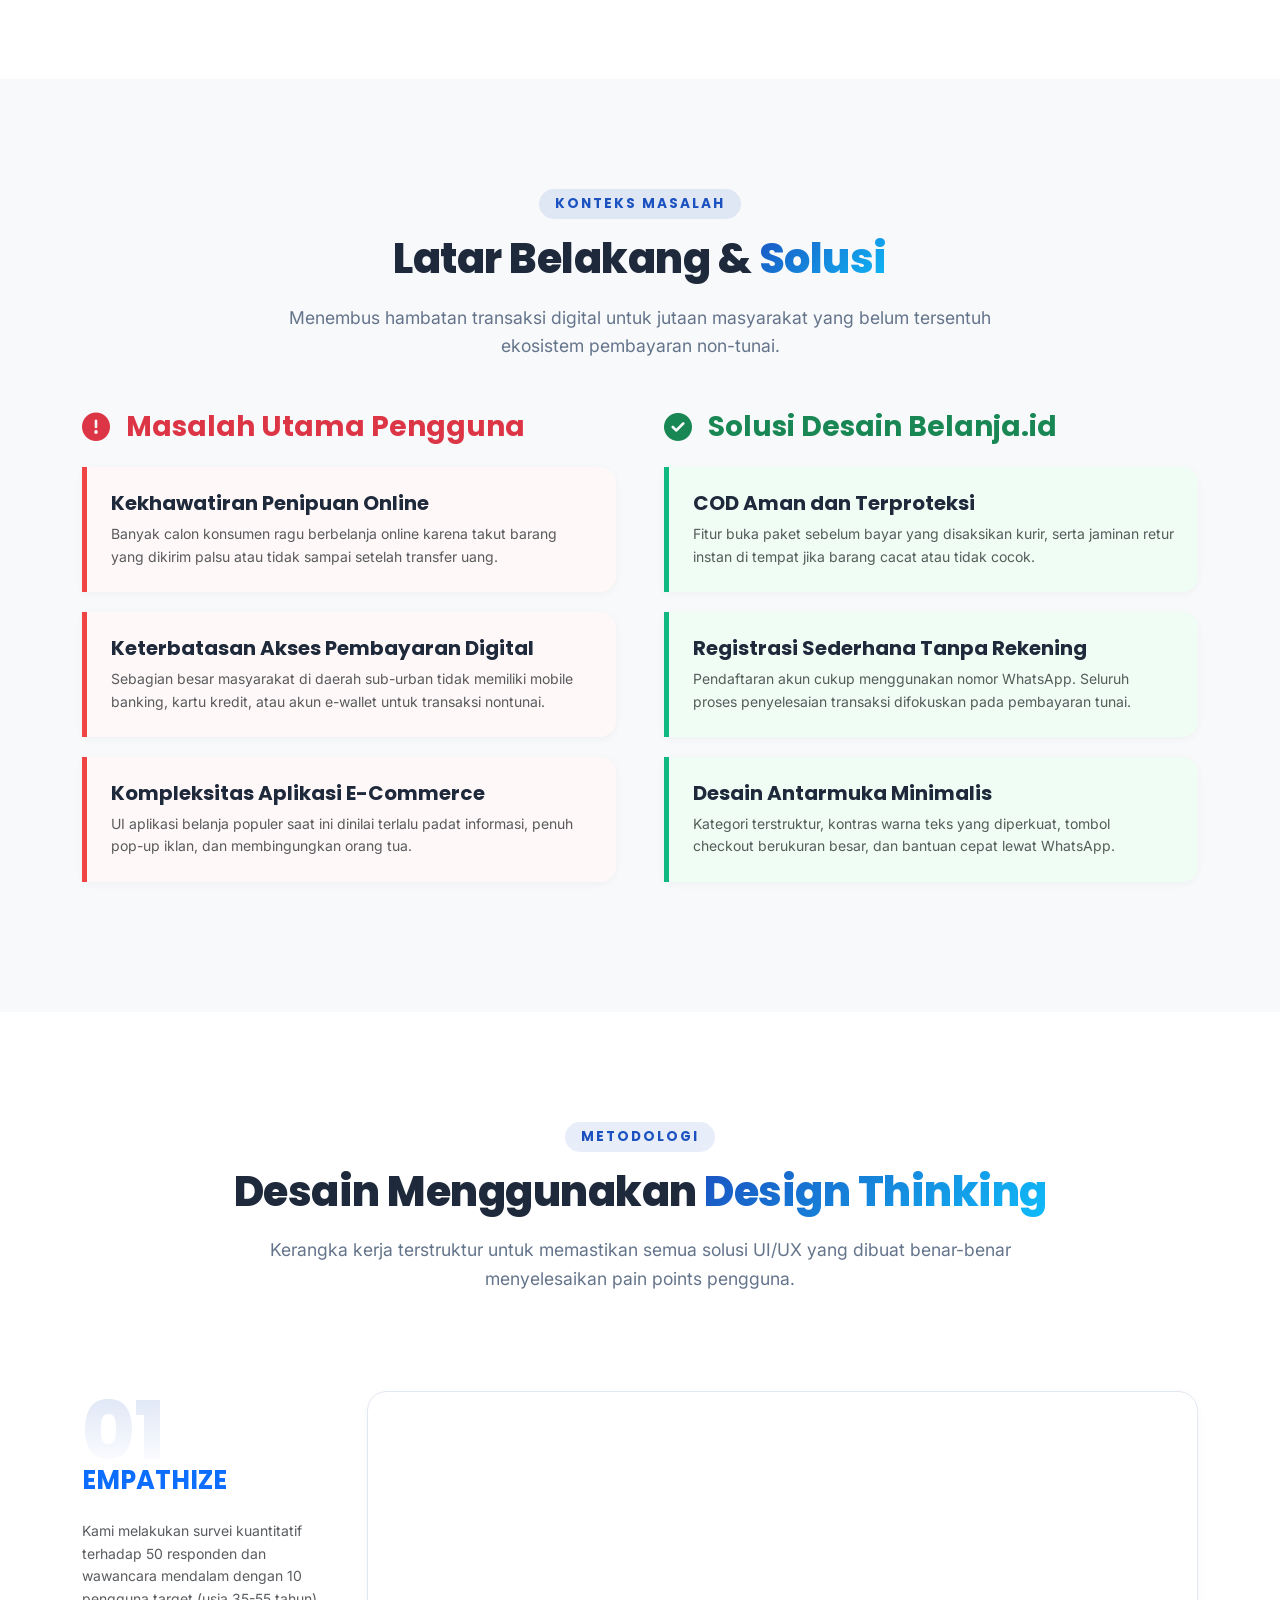
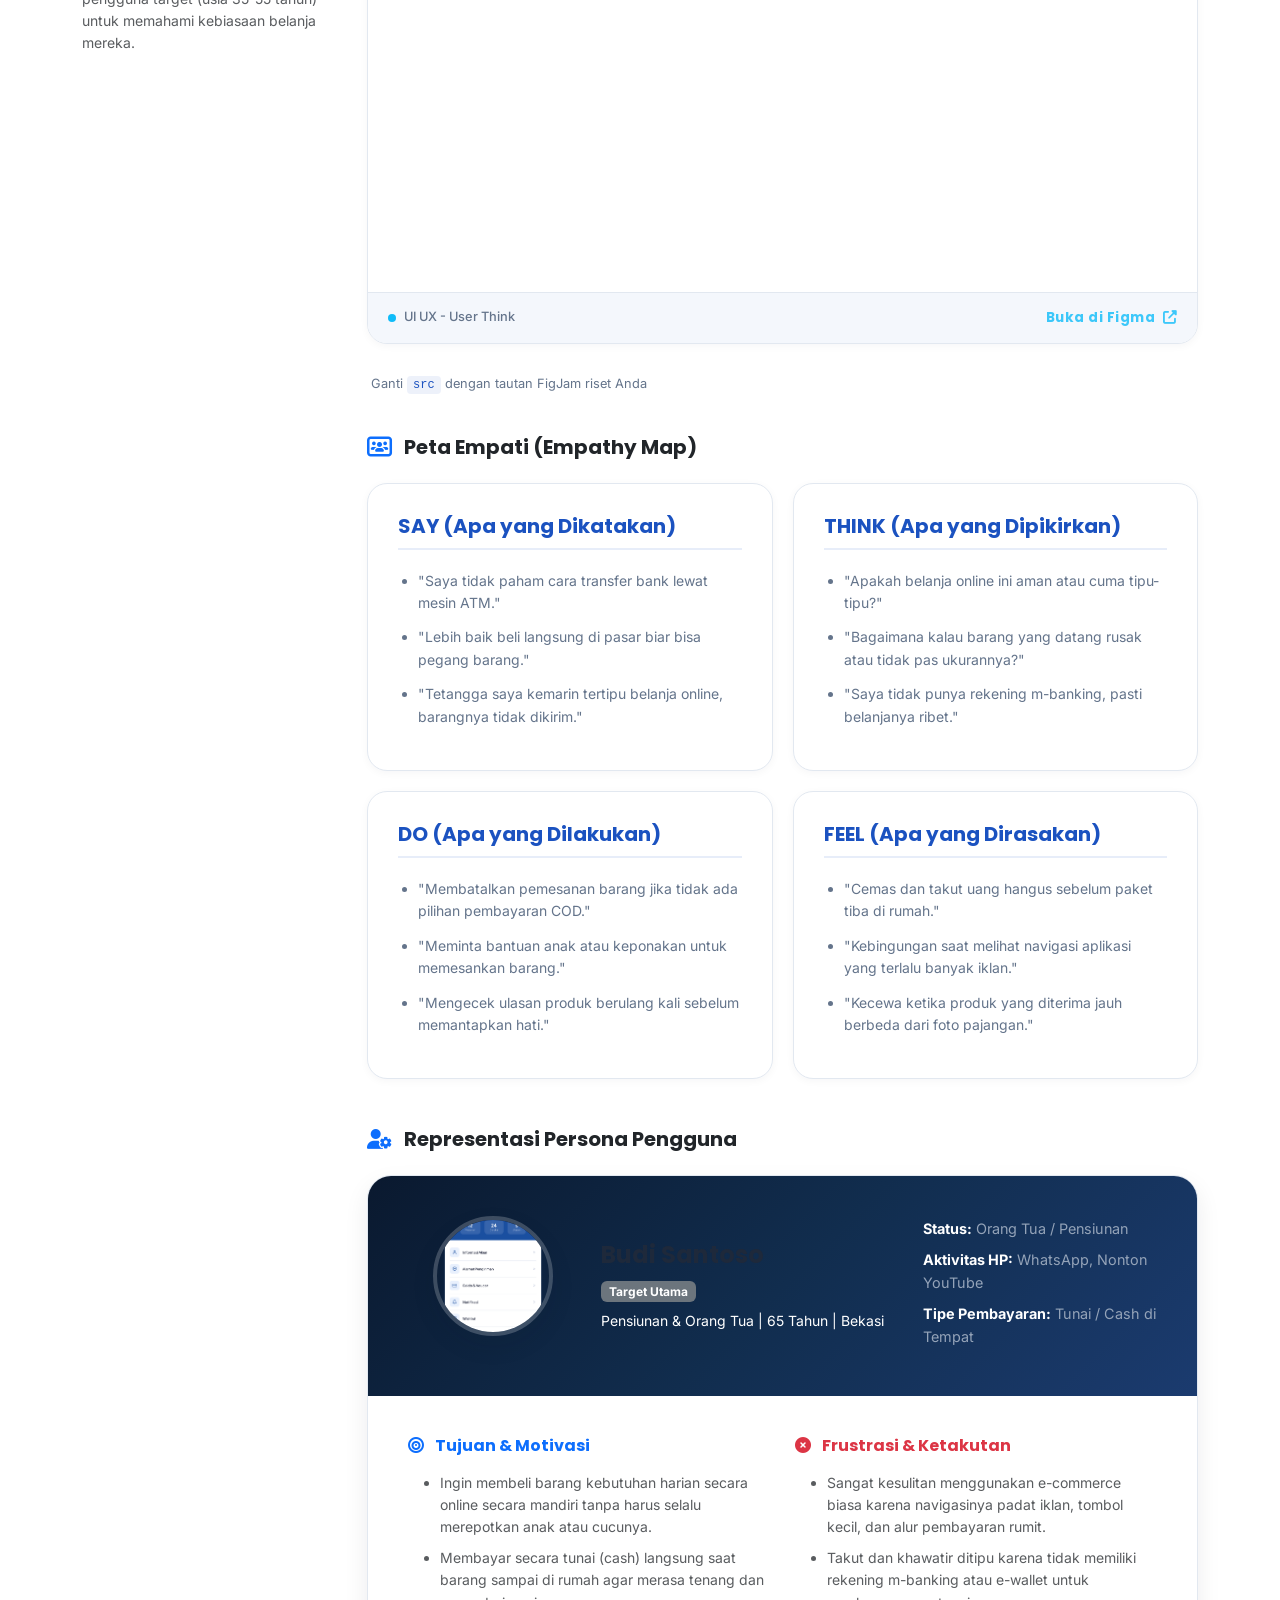
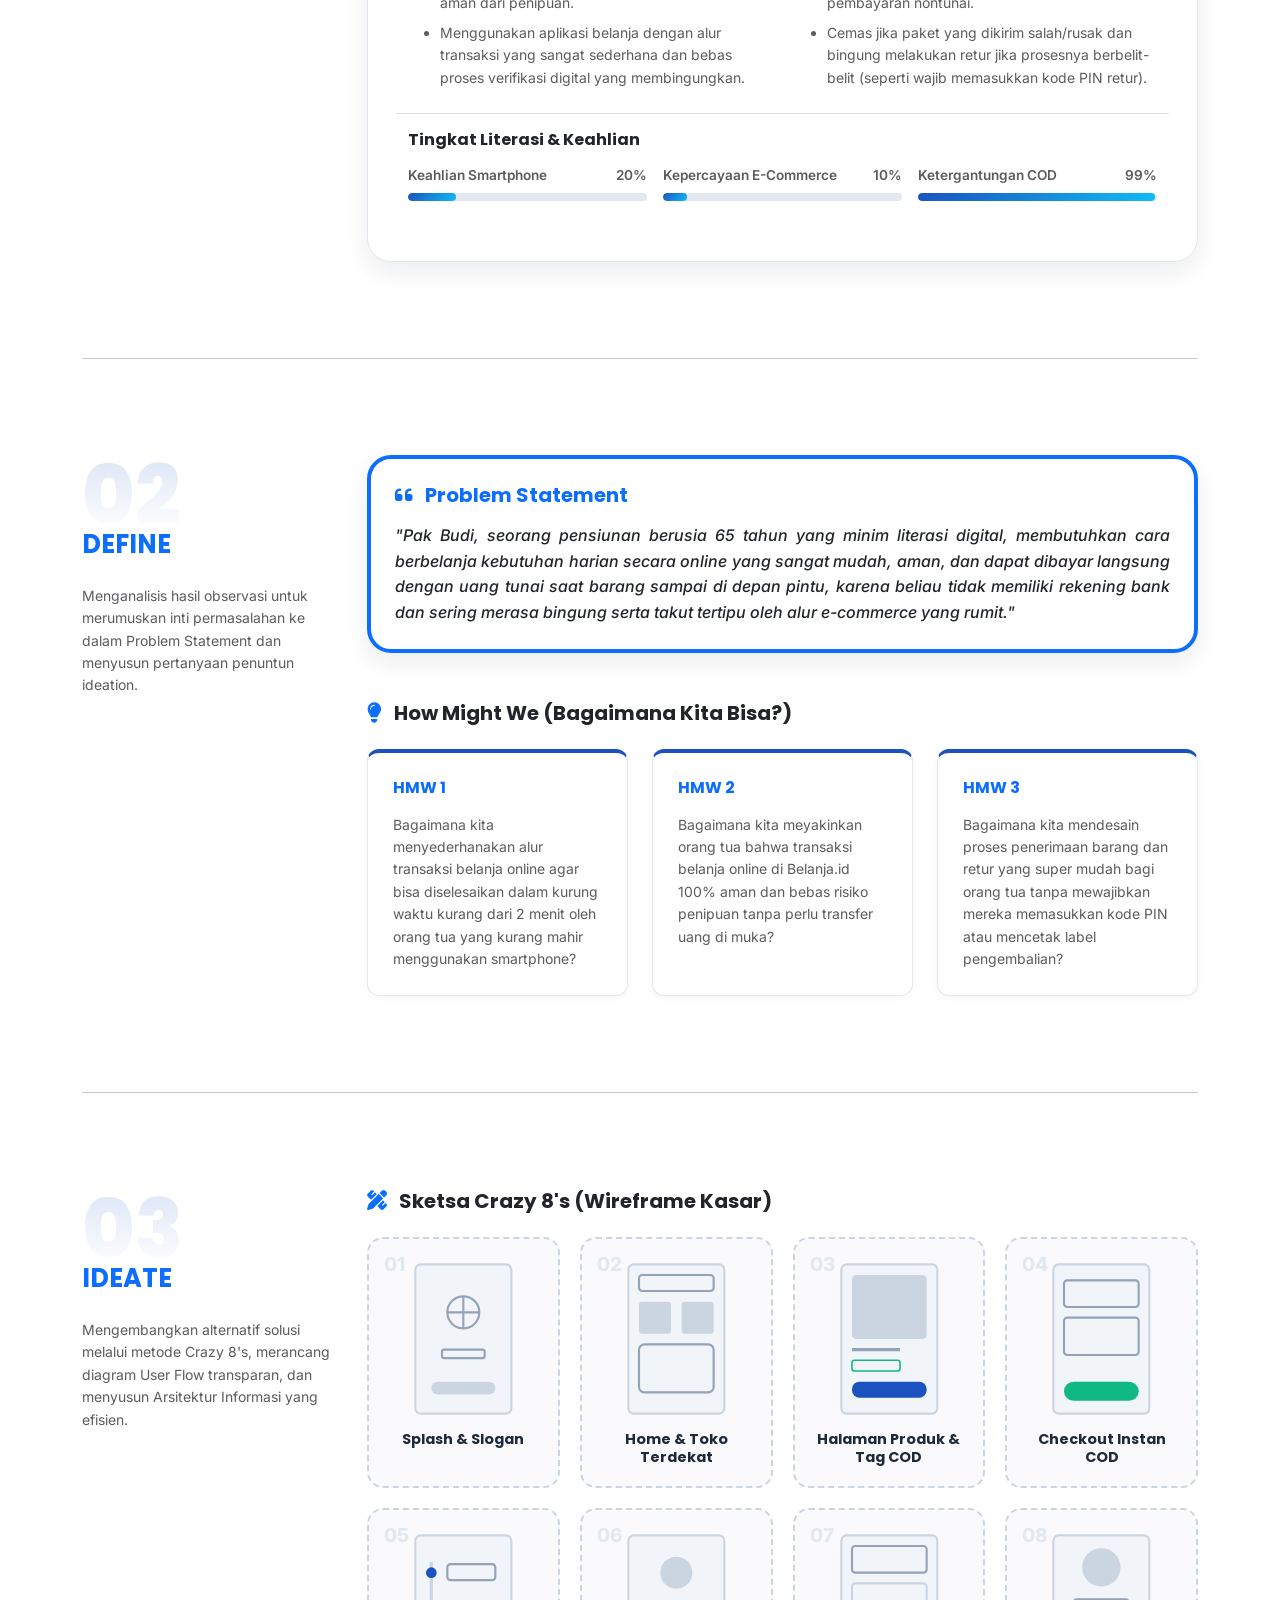
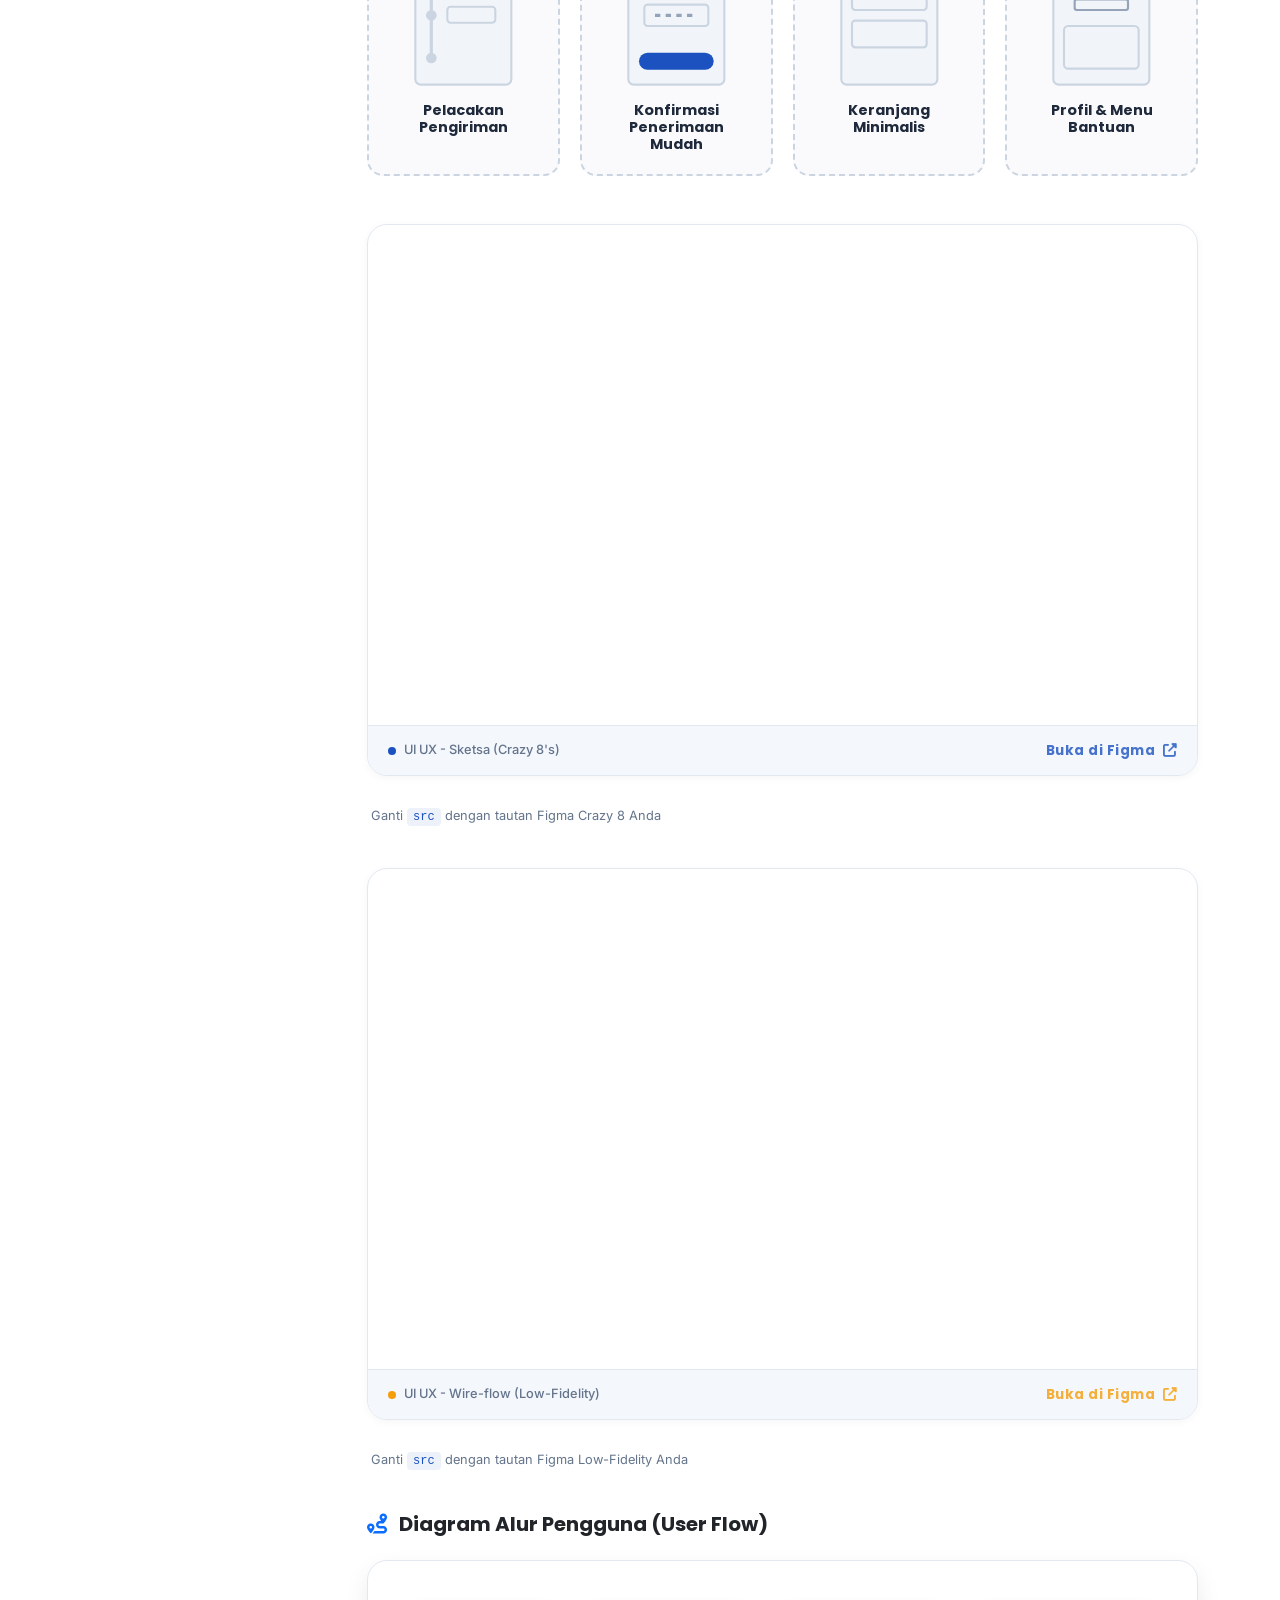
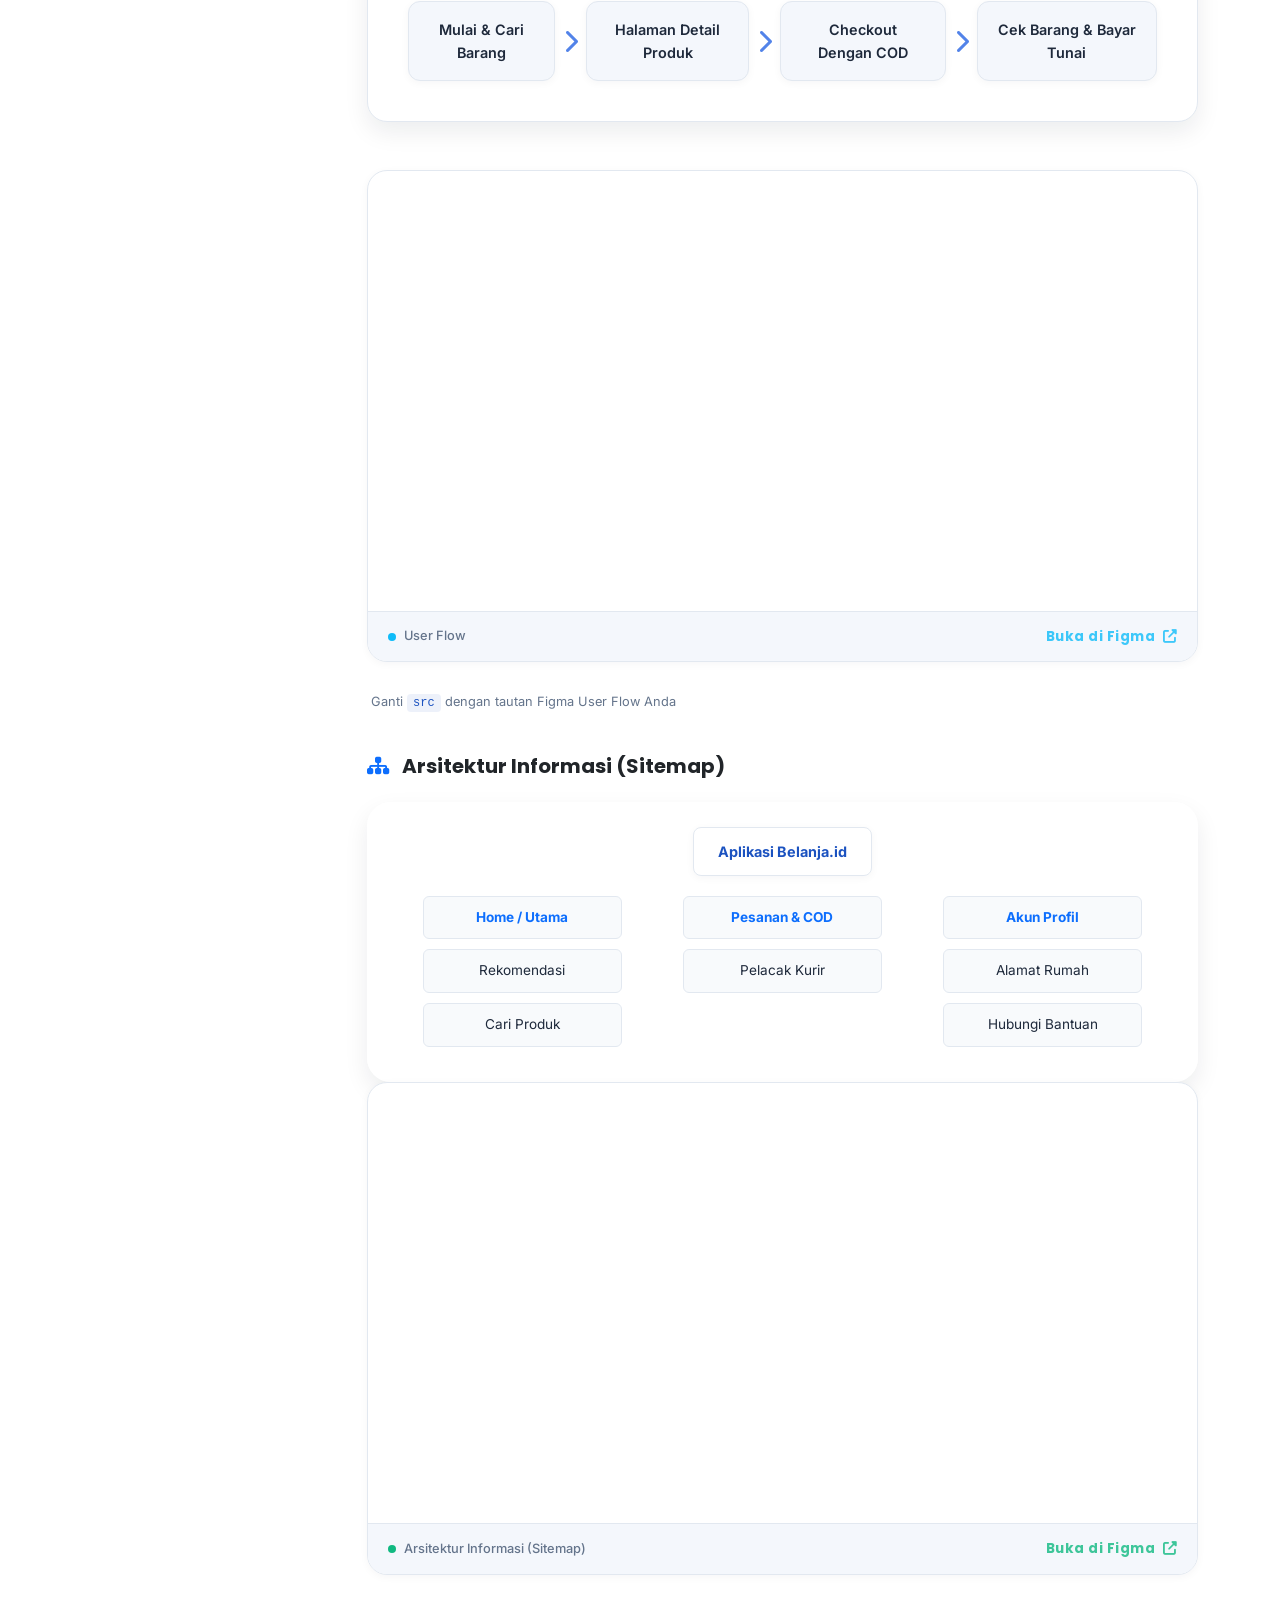
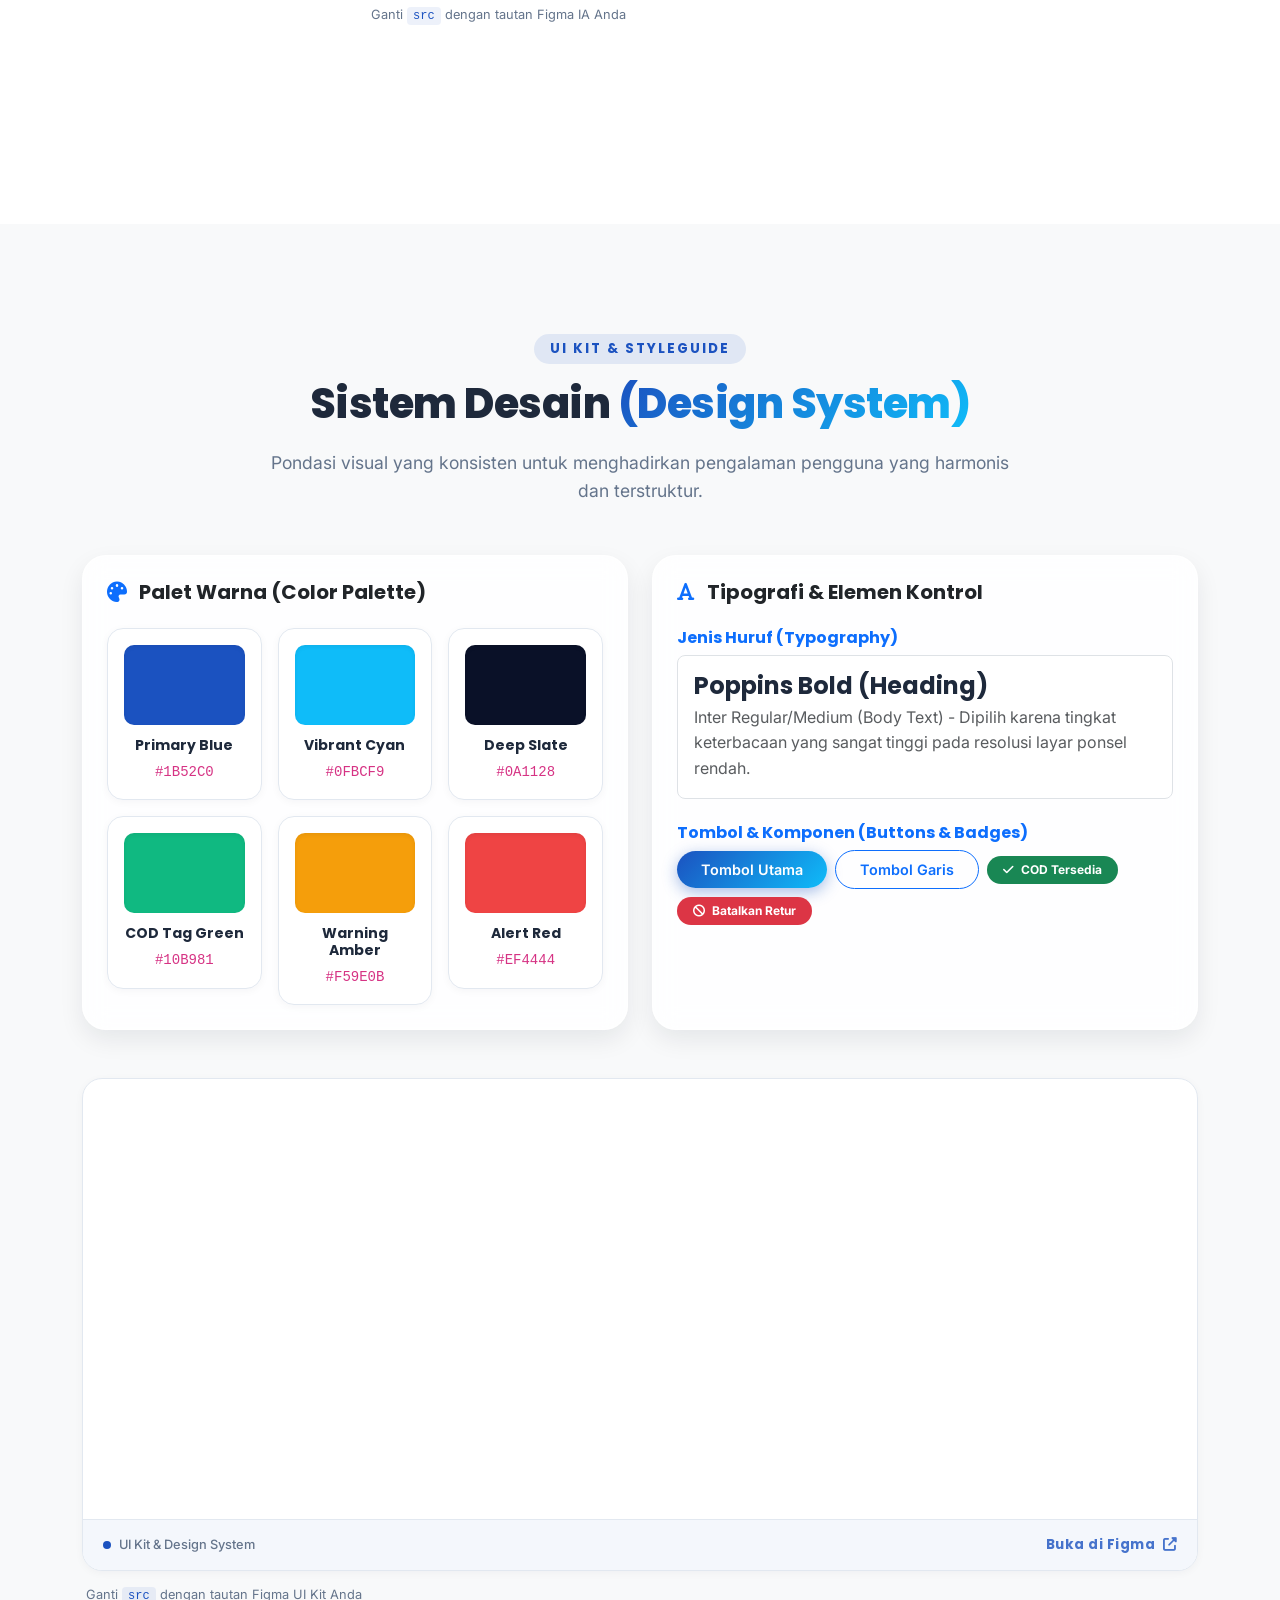
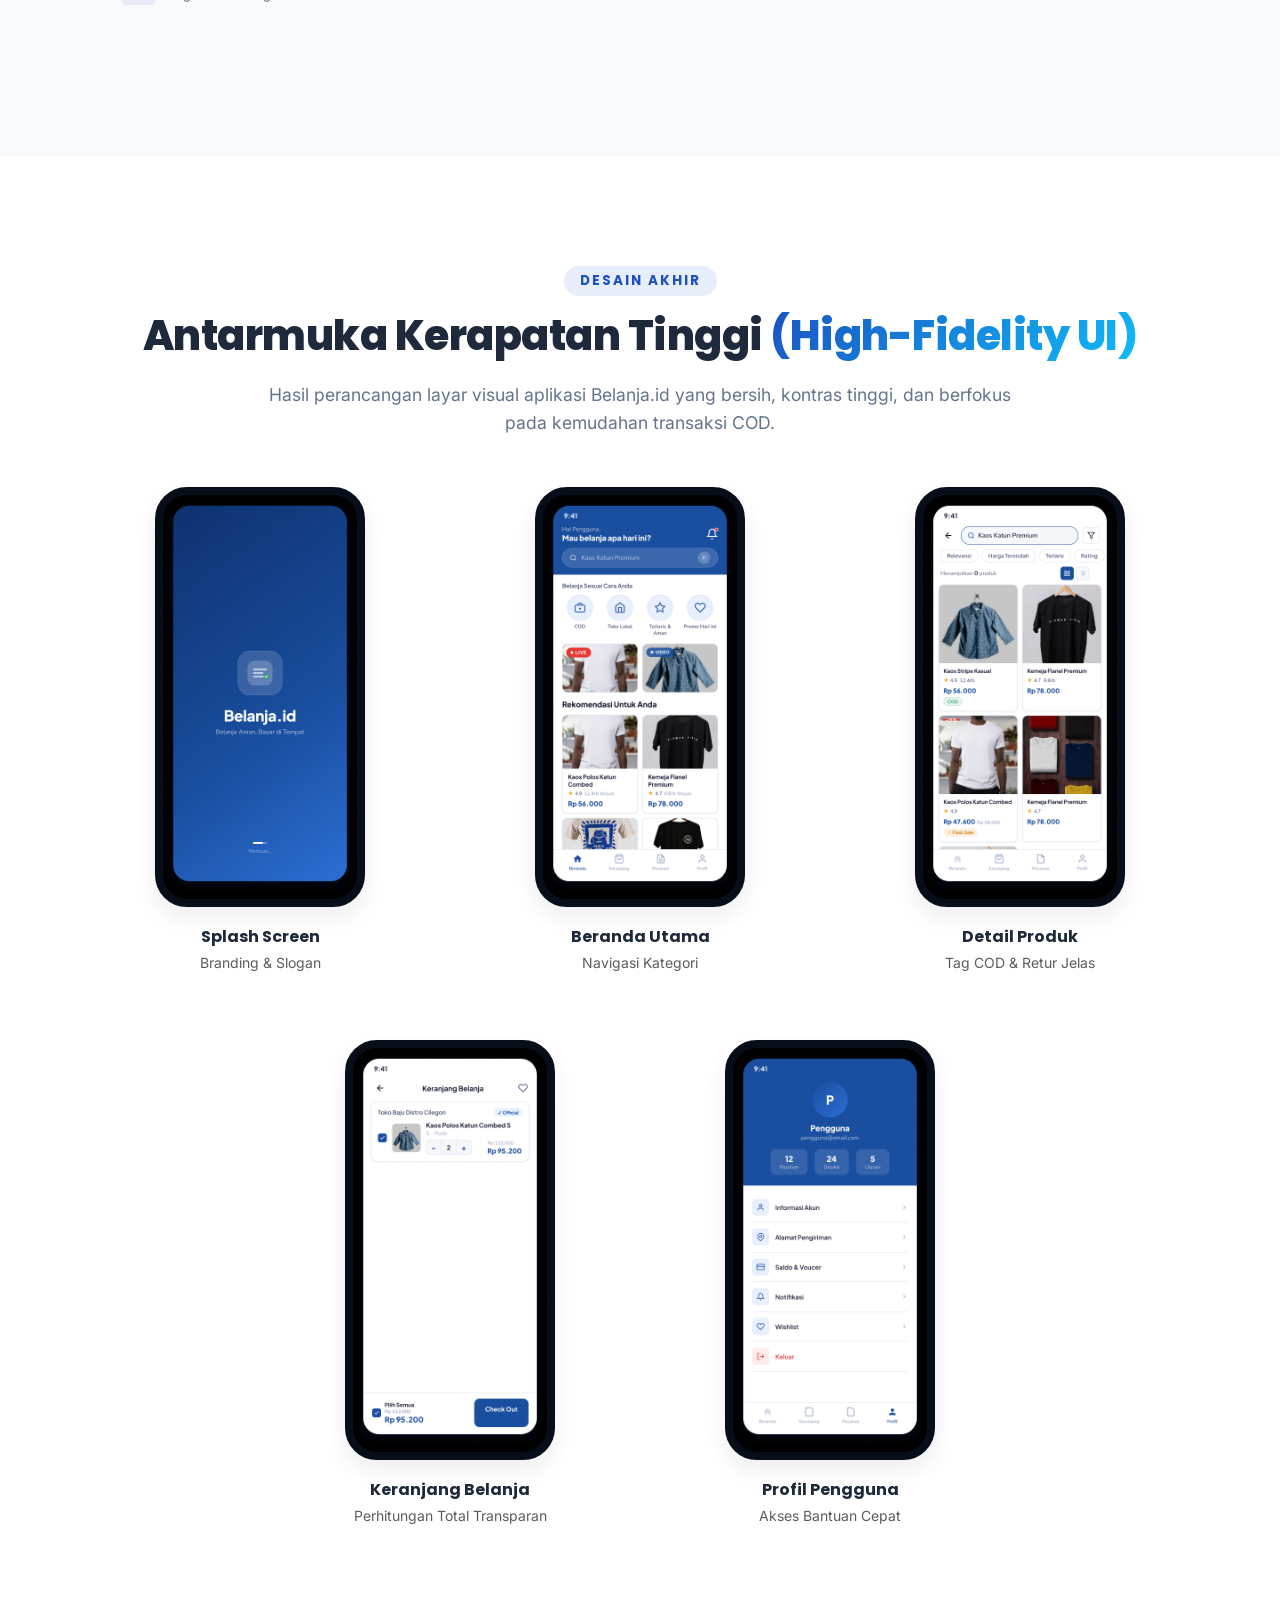
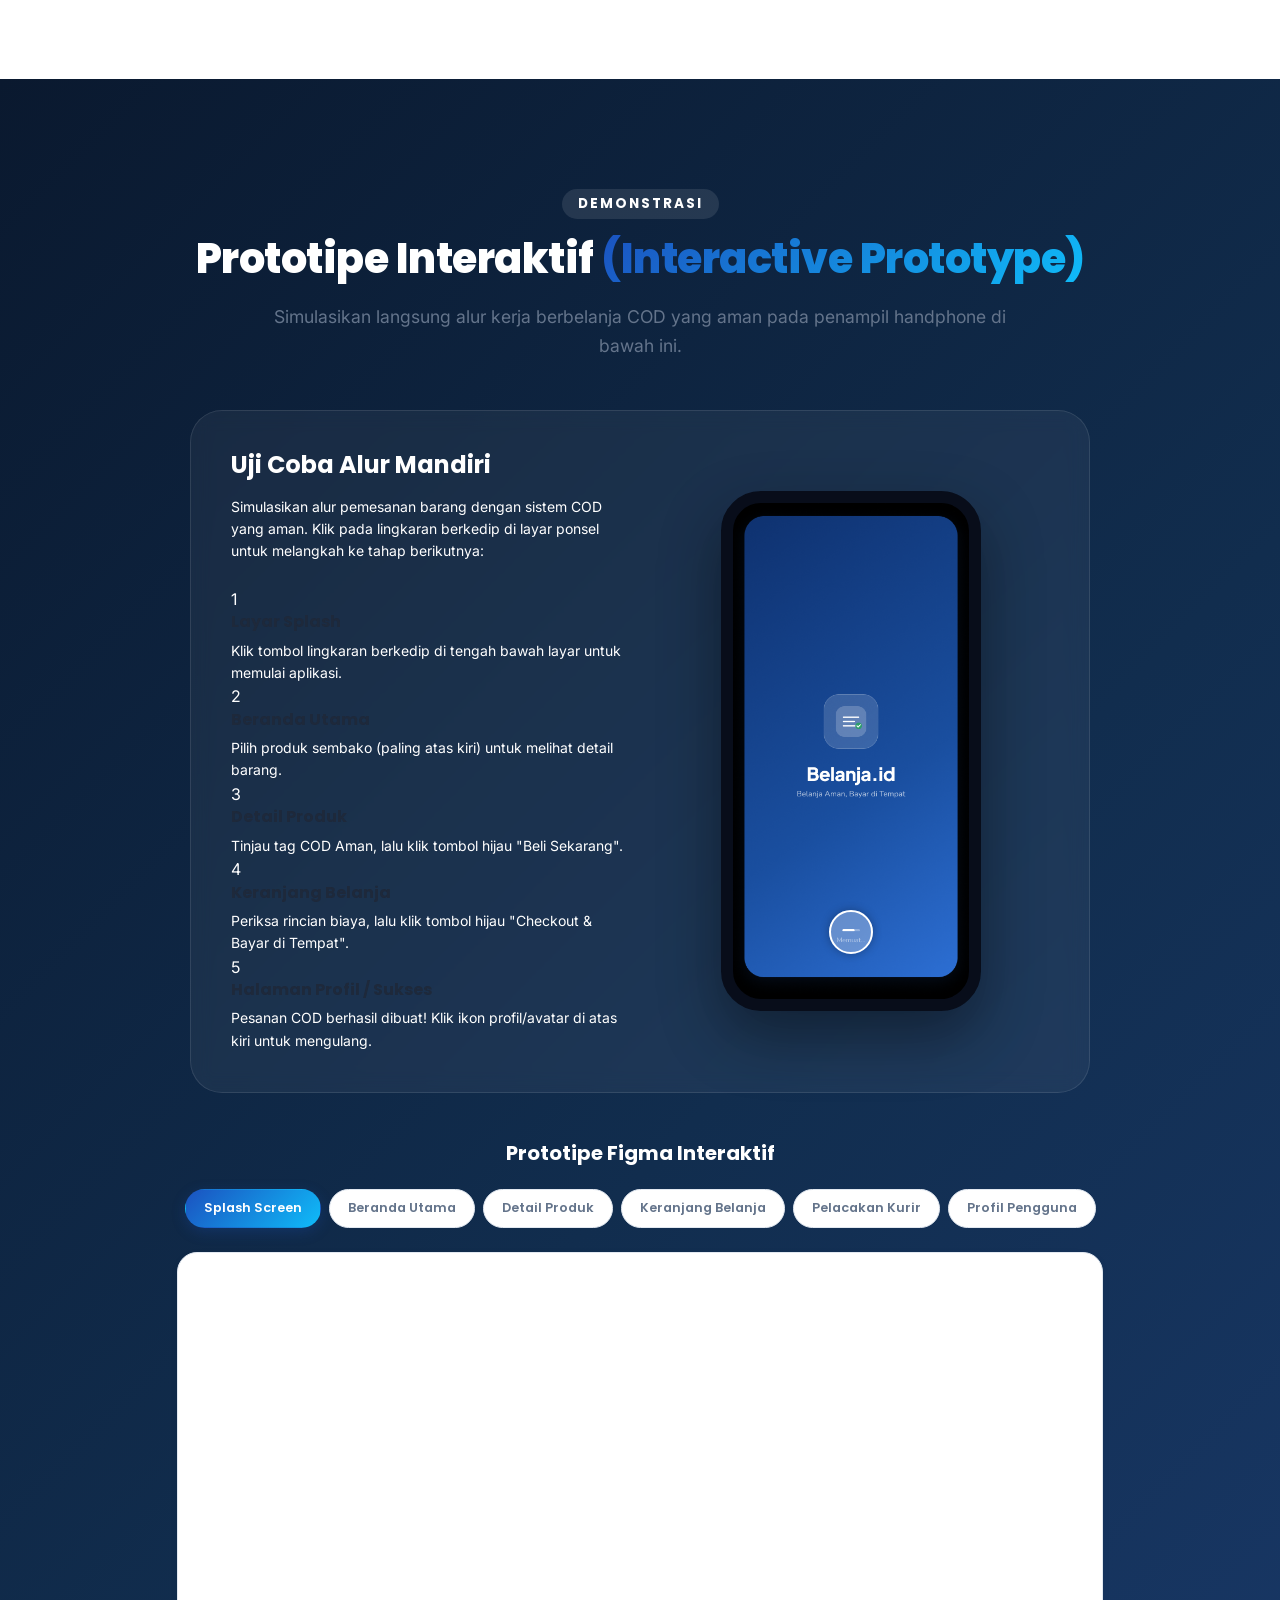
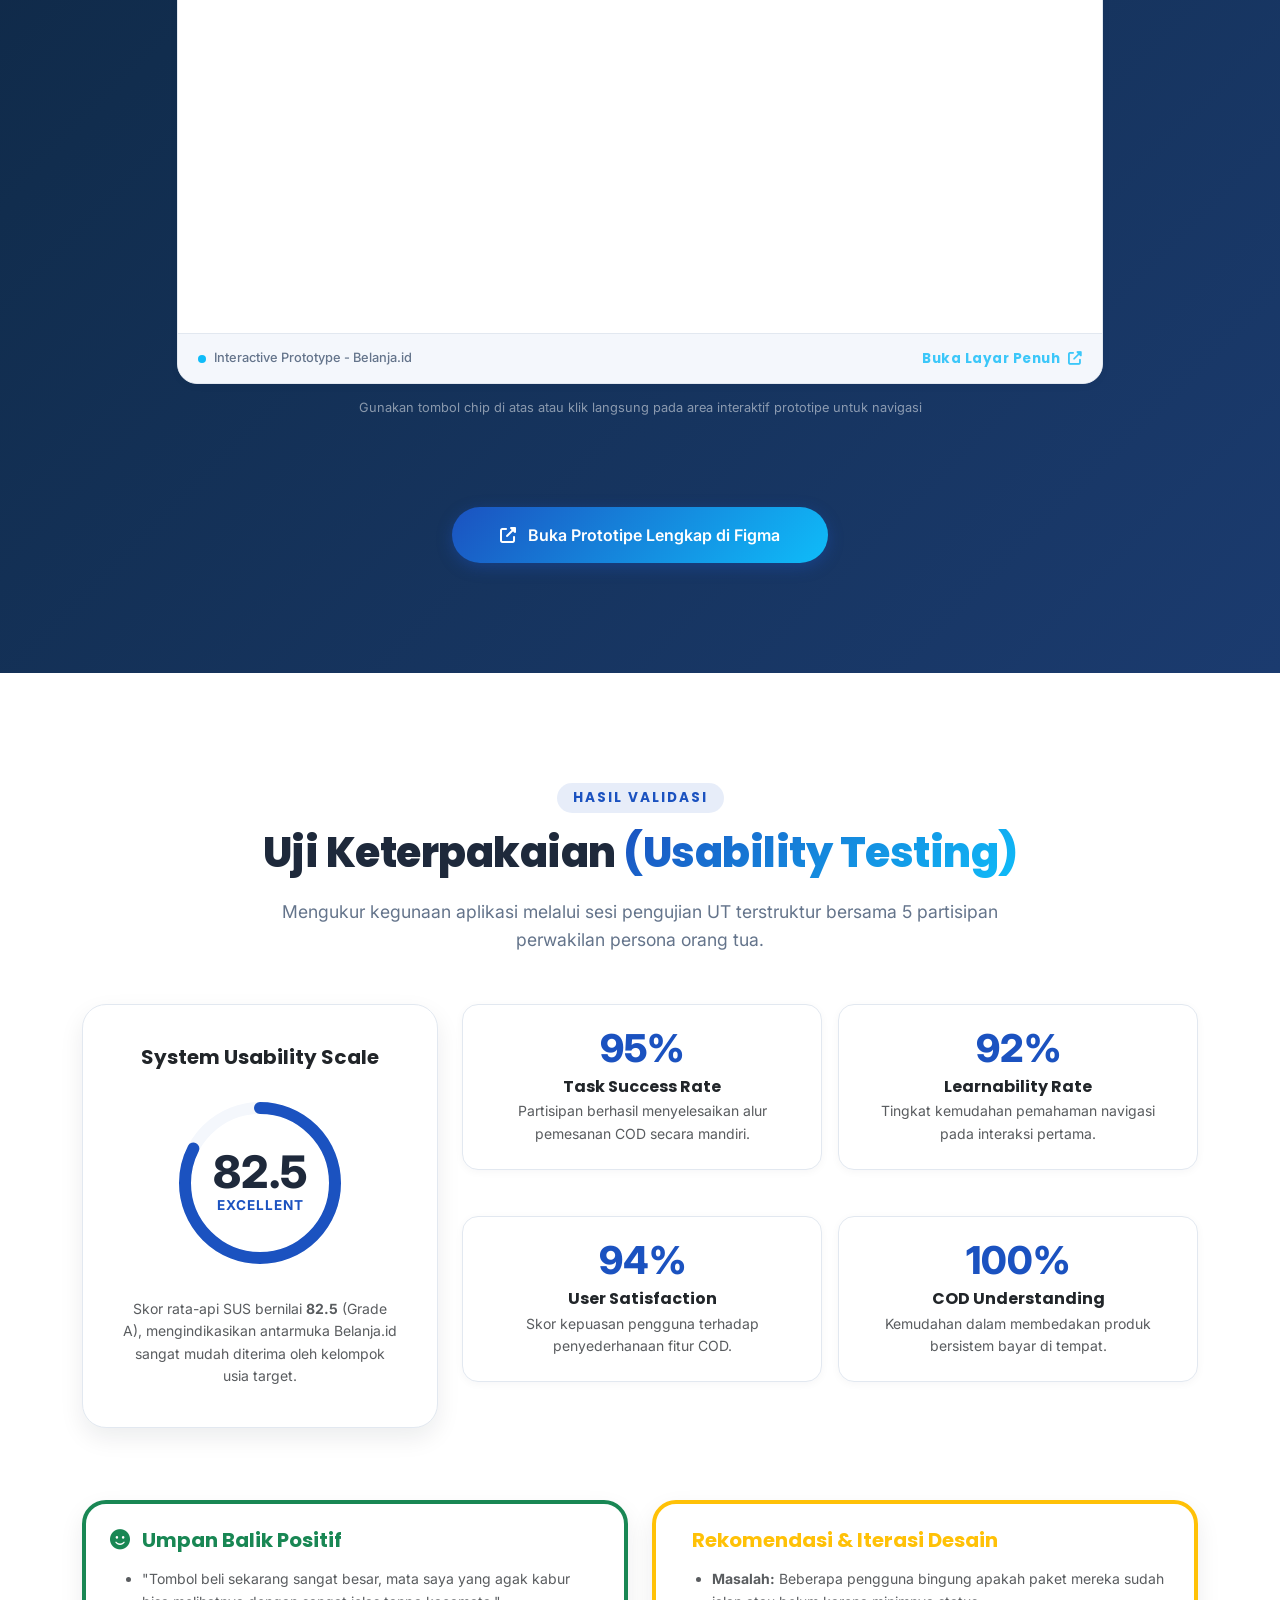
==== commit 5bbe5685: "Update case study target to elderly users, simplify user flow, and remove return PIN code" ====
--- a/index.html
+++ b/index.html
@@ -200,6 +200,16 @@
                         <p class="text-muted small">Kami melakukan survei kuantitatif terhadap 50 responden dan wawancara mendalam dengan 10 pengguna target (usia 35-55 tahun) untuk memahami kebiasaan belanja mereka.</p>
                     </div>
                     <div class="col-lg-9" data-aos="fade-left">
+                        <!-- Figma Embed: User Research / Board -->
+                        <div class="figma-box mb-4" data-aos="fade-up">
+                            <iframe src="https://www.figma.com/embed?embed_host=share&url=https%3A%2F%2Fwww.figma.com%2Fboard%2FAl8WfZiTKaebbLShmzFv53%2FUI-UX---User-think%3Ft%3DYL6knEkY4p6Y0ww6-1" allowfullscreen title="UI UX User Think"></iframe>
+                            <div class="figma-bar">
+                                <span class="fg-name"><span class="fg-dot fd-secondary"></span> UI UX - User Think</span>
+                                <a href="https://www.figma.com/board/Al8WfZiTKaebbLShmzFv53/UI-UX---User-think?t=YL6knEkY4p6Y0ww6-1" target="_blank" class="fa-secondary">Buka di Figma <i class="fas fa-external-link-alt ms-1"></i></a>
+                            </div>
+                        </div>
+                        <p class="figma-note">Ganti <code>src</code> dengan tautan FigJam riset Anda</p>
+
                         <h5 class="mb-4 fw-bold text-dark"><i class="fas fa-users-rectangle text-primary me-2"></i> Peta Empati (Empathy Map)</h5>
                         <div class="empathy-map-grid mb-5">
                             <div class="empathy-quadrant" id="empQuad1">
@@ -249,13 +259,13 @@
                                     <div class="col-md-5 mt-3 mt-md-0">
                                         <h4>Budi Santoso</h4>
                                         <p class="badge bg-secondary mb-2">Target Utama</p>
-                                        <p class="mb-0 small text-light-muted">Wiraswasta Toko Kelontong | 45 Tahun | Bekasi</p>
+                                        <p class="mb-0 small text-light-muted">Pensiunan & Orang Tua | 65 Tahun | Bekasi</p>
                                     </div>
                                     <div class="col-md-4 mt-3 mt-md-0">
                                         <ul class="persona-meta small">
-                                            <li><strong>Pekerjaan:</strong> Pemilik Warung</li>
-                                            <li><strong>Aktivitas HP:</strong> WhatsApp, Facebook</li>
-                                            <li><strong>Tipe Pembayaran:</strong> Tunai / Cash</li>
+                                            <li><strong>Status:</strong> Orang Tua / Pensiunan</li>
+                                            <li><strong>Aktivitas HP:</strong> WhatsApp, Nonton YouTube</li>
+                                            <li><strong>Tipe Pembayaran:</strong> Tunai / Cash di Tempat</li>
                                         </ul>
                                     </div>
                                 </div>
@@ -265,17 +275,17 @@
                                     <div class="col-md-6">
                                         <h6 class="fw-bold text-primary mb-3"><i class="fas fa-bullseye me-2"></i> Tujuan & Motivasi</h6>
                                         <ul class="small text-muted mb-0">
-                                            <li class="mb-2">Ingin kulakan barang dagangan warung dengan harga eceran murah tanpa perlu repot pergi ke pasar induk kota.</li>
-                                            <li class="mb-2">Membayar langsung secara cash saat barang diantar agar terhindar dari modus transfer penipuan.</li>
-                                            <li>Menemukan distributor lokal yang menawarkan pengantaran cepat.</li>
+                                            <li class="mb-2">Ingin membeli barang kebutuhan harian secara online secara mandiri tanpa harus selalu merepotkan anak atau cucunya.</li>
+                                            <li class="mb-2">Membayar secara tunai (cash) langsung saat barang sampai di rumah agar merasa tenang dan aman dari penipuan.</li>
+                                            <li>Menggunakan aplikasi belanja dengan alur transaksi yang sangat sederhana dan bebas proses verifikasi digital yang membingungkan.</li>
                                         </ul>
                                     </div>
                                     <div class="col-md-6">
                                         <h6 class="fw-bold text-danger mb-3"><i class="fas fa-circle-xmark me-2"></i> Frustrasi & Ketakutan</h6>
                                         <ul class="small text-muted mb-0">
-                                            <li class="mb-2">Pernah tertipu saat membeli barang via grup Facebook di mana penjual memblokir nomornya setelah ditransfer.</li>
-                                            <li class="mb-2">Sulit mengoperasikan aplikasi belanja besar karena ukurannya berat dan fiturnya berbelit-belit.</li>
-                                            <li>Khawatir paket yang dikirim tertukar atau cacat tanpa ada garansi retur.</li>
+                                            <li class="mb-2">Sangat kesulitan menggunakan e-commerce biasa karena navigasinya padat iklan, tombol kecil, dan alur pembayaran rumit.</li>
+                                            <li class="mb-2">Takut dan khawatir ditipu karena tidak memiliki rekening m-banking atau e-wallet untuk pembayaran nontunai.</li>
+                                            <li>Cemas jika paket yang dikirim salah/rusak dan bingung melakukan retur jika prosesnya berbelit-belit (seperti wajib memasukkan kode PIN retur).</li>
                                         </ul>
                                     </div>
                                     <div class="col-12 mt-4 pt-3 border-top">
@@ -283,20 +293,20 @@
                                         <div class="row g-3">
                                             <div class="col-md-4">
                                                 <div class="skill-bar-container">
-                                                    <div class="skill-bar-label text-muted"><span>Keahlian Smartphone</span><span>35%</span></div>
-                                                    <div class="skill-bar"><div class="skill-bar-fill" style="width: 35%;"></div></div>
-                                                </div>
-                                            </div>
-                                            <div class="col-md-4">
-                                                <div class="skill-bar-container">
-                                                    <div class="skill-bar-label text-muted"><span>Kepercayaan E-Commerce</span><span>20%</span></div>
+                                                    <div class="skill-bar-label text-muted"><span>Keahlian Smartphone</span><span>20%</span></div>
                                                     <div class="skill-bar"><div class="skill-bar-fill" style="width: 20%;"></div></div>
                                                 </div>
                                             </div>
                                             <div class="col-md-4">
                                                 <div class="skill-bar-container">
-                                                    <div class="skill-bar-label text-muted"><span>Ketergantungan COD</span><span>95%</span></div>
-                                                    <div class="skill-bar"><div class="skill-bar-fill" style="width: 95%;"></div></div>
+                                                    <div class="skill-bar-label text-muted"><span>Kepercayaan E-Commerce</span><span>10%</span></div>
+                                                    <div class="skill-bar"><div class="skill-bar-fill" style="width: 10%;"></div></div>
+                                                </div>
+                                            </div>
+                                            <div class="col-md-4">
+                                                <div class="skill-bar-container">
+                                                    <div class="skill-bar-label text-muted"><span>Ketergantungan COD</span><span>99%</span></div>
+                                                    <div class="skill-bar"><div class="skill-bar-fill" style="width: 99%;"></div></div>
                                                 </div>
                                             </div>
                                         </div>
@@ -323,7 +333,7 @@
                         <div class="glass-panel p-4 mb-5 border-start border-primary border-4" id="problemStatementPanel">
                             <h5 class="fw-bold text-primary mb-3"><i class="fas fa-quote-left me-2"></i> Problem Statement</h5>
                             <p class="text-dark mb-0 fw-medium fst-italic text-justify">
-                                "Pak Budi, seorang pedagang toko kelontong sub-urban berusia 45 tahun yang minim akses finansial digital, membutuhkan cara berbelanja stok dagangan yang aman, dapat diuji barangnya sebelum dibayar, serta menggunakan alur pemesanan yang sangat sederhana, karena beliau tidak memiliki akun rekening bank dan trauma akan risiko penipuan transaksi e-commerce."
+                                "Pak Budi, seorang pensiunan berusia 65 tahun yang minim literasi digital, membutuhkan cara berbelanja kebutuhan harian secara online yang sangat mudah, aman, dan dapat dibayar langsung dengan uang tunai saat barang sampai di depan pintu, karena beliau tidak memiliki rekening bank dan sering merasa bingung serta takut tertipu oleh alur e-commerce yang rumit."
                             </p>
                         </div>
 
@@ -333,19 +343,19 @@
                             <div class="col-md-4">
                                 <div class="hmw-card" id="hmwCard1">
                                     <h6 class="text-primary fw-bold mb-3">HMW 1</h6>
-                                    <p class="text-muted small mb-0">Bagaimana kita menyederhanakan alur transaksi belanja online agar bisa diselesaikan dalam kurung waktu kurang dari 2 menit oleh pengguna awam?</p>
+                                    <p class="text-muted small mb-0">Bagaimana kita menyederhanakan alur transaksi belanja online agar bisa diselesaikan dalam kurung waktu kurang dari 2 menit oleh orang tua yang kurang mahir menggunakan smartphone?</p>
                                 </div>
                             </div>
                             <div class="col-md-4">
                                 <div class="hmw-card" id="hmwCard2">
                                     <h6 class="text-primary fw-bold mb-3">HMW 2</h6>
-                                    <p class="text-muted small mb-0">Bagaimana kita meyakinkan pengguna bahwa uang mereka 100% aman tanpa mengharuskan mereka melakukan pembayaran transfer di muka?</p>
+                                    <p class="text-muted small mb-0">Bagaimana kita meyakinkan orang tua bahwa transaksi belanja online di Belanja.id 100% aman dan bebas risiko penipuan tanpa perlu transfer uang di muka?</p>
                                 </div>
                             </div>
                             <div class="col-md-4">
                                 <div class="hmw-card" id="hmwCard3">
                                     <h6 class="text-primary fw-bold mb-3">HMW 3</h6>
-                                    <p class="text-muted small mb-0">Bagaimana kita menghadirkan jaminan kualitas barang yang dapat diperiksa langsung di tempat sebelum uang tunai diserahkan kepada kurir?</p>
+                                    <p class="text-muted small mb-0">Bagaimana kita mendesain proses penerimaan barang dan retur yang super mudah bagi orang tua tanpa mewajibkan mereka memasukkan kode PIN atau mencetak label pengembalian?</p>
                                 </div>
                             </div>
                         </div>
@@ -451,7 +461,7 @@
                                         <rect x="15" y="115" width="70" height="16" rx="8" fill="#1b52c0"/>
                                     </svg>
                                 </div>
-                                <h6>PIN Serah Terima COD</h6>
+                                <h6>Konfirmasi Penerimaan Mudah</h6>
                             </div>
                             <div class="crazy8-card" id="crazyCard7">
                                 <span class="crazy8-number">07</span>
@@ -481,6 +491,26 @@
                             </div>
                         </div>
 
+                        <!-- Figma Embed: Crazy 8 & Brainstorming -->
+                        <div class="figma-box mb-4" data-aos="fade-up">
+                            <iframe src="https://www.figma.com/embed?embed_host=share&url=https%3A%2F%2Fwww.figma.com%2Fboard%2FtNM7VZ2FPzEtUnrf2T5Zrl%2FUI-UX---Sketsa%3Ft%3DYL6knEkY4p6Y0ww6-1" allowfullscreen title="Crazy 8 Sketches"></iframe>
+                            <div class="figma-bar">
+                                <span class="fg-name"><span class="fg-dot fd-primary"></span> UI UX - Sketsa (Crazy 8's)</span>
+                                <a href="https://www.figma.com/board/tNM7VZ2FPzEtUnrf2T5Zrl/UI-UX---Sketsa?t=YL6knEkY4p6Y0ww6-1" target="_blank" class="fa-primary">Buka di Figma <i class="fas fa-external-link-alt ms-1"></i></a>
+                            </div>
+                        </div>
+                        <p class="figma-note">Ganti <code>src</code> dengan tautan Figma Crazy 8 Anda</p>
+
+                        <!-- Figma Embed: Low-Fidelity Sketches (Wire-flow) -->
+                        <div class="figma-box mb-4" data-aos="fade-up">
+                            <iframe src="https://www.figma.com/embed?embed_host=share&url=https%3A%2F%2Fwww.figma.com%2Fdesign%2FBM3PgCK5qBBM1OF2DZyiDp%2FUI-UX---Wire-flow%3Ft%3DYL6knEkY4p6Y0ww6-1" allowfullscreen title="Low-Fidelity Sketches"></iframe>
+                            <div class="figma-bar">
+                                <span class="fg-name"><span class="fg-dot fd-warning"></span> UI UX - Wire-flow (Low-Fidelity)</span>
+                                <a href="https://www.figma.com/design/BM3PgCK5qBBM1OF2DZyiDp/UI-UX---Wire-flow?t=YL6knEkY4p6Y0ww6-1" target="_blank" class="fa-warning">Buka di Figma <i class="fas fa-external-link-alt ms-1"></i></a>
+                            </div>
+                        </div>
+                        <p class="figma-note">Ganti <code>src</code> dengan tautan Figma Low-Fidelity Anda</p>
+
                         <!-- User Flow -->
                         <h5 class="mb-4 fw-bold text-dark"><i class="fas fa-route text-primary me-2"></i> Diagram Alur Pengguna (User Flow)</h5>
                         <div class="userflow-container mb-5" id="userFlowContainer">
@@ -489,13 +519,21 @@
                                 <div class="flow-arrow-icon"><i class="fas fa-chevron-right d-none d-md-block"></i><i class="fas fa-chevron-down d-block d-md-none"></i></div>
                                 <div class="flow-step-node">Halaman Detail Produk</div>
                                 <div class="flow-arrow-icon"><i class="fas fa-chevron-right d-none d-md-block"></i><i class="fas fa-chevron-down d-block d-md-none"></i></div>
-                                <div class="flow-step-node condition">Pilihan COD Tersedia?</div>
-                                <div class="flow-arrow-icon"><i class="fas fa-chevron-right d-none d-md-block"></i><i class="fas fa-chevron-down d-block d-md-none"></i></div>
                                 <div class="flow-step-node">Checkout Dengan COD</div>
                                 <div class="flow-arrow-icon"><i class="fas fa-chevron-right d-none d-md-block"></i><i class="fas fa-chevron-down d-block d-md-none"></i></div>
                                 <div class="flow-step-node">Cek Barang & Bayar Tunai</div>
                             </div>
                         </div>
+
+                        <!-- Figma Embed: User Flow -->
+                        <div class="figma-box mb-4" data-aos="fade-up">
+                            <iframe src="https://www.figma.com/embed?embed_host=share&url=https%3A%2F%2Fwww.figma.com%2Fdesign%2F5aLzuRKCWcvQYTto2bHuzZ%2FUntitled%3Fnode-id%3D0-1%26t%3DYL6knEkY4p6Y0ww6-1" allowfullscreen title="User Flow" style="height: 440px;"></iframe>
+                            <div class="figma-bar">
+                                <span class="fg-name"><span class="fg-dot fd-secondary"></span> User Flow</span>
+                                <a href="https://www.figma.com/design/5aLzuRKCWcvQYTto2bHuzZ/Untitled?node-id=0-1&t=YL6knEkY4p6Y0ww6-1" target="_blank" class="fa-secondary">Buka di Figma <i class="fas fa-external-link-alt ms-1"></i></a>
+                            </div>
+                        </div>
+                        <p class="figma-note">Ganti <code>src</code> dengan tautan Figma User Flow Anda</p>
 
                         <!-- Information Architecture -->
                         <h5 class="mb-4 fw-bold text-dark"><i class="fas fa-sitemap text-primary me-2"></i> Arsitektur Informasi (Sitemap)</h5>
@@ -511,7 +549,6 @@
                                     <div class="sitemap-branch-col">
                                         <div class="sitemap-subnode fw-bold text-primary">Pesanan & COD</div>
                                         <div class="sitemap-subnode">Pelacak Kurir</div>
-                                        <div class="sitemap-subnode">Kode PIN Retur</div>
                                     </div>
                                     <div class="sitemap-branch-col">
                                         <div class="sitemap-subnode fw-bold text-primary">Akun Profil</div>
@@ -521,6 +558,16 @@
                                 </div>
                             </div>
                         </div>
+
+                        <!-- Figma Embed: Information Architecture -->
+                        <div class="figma-box mb-4" data-aos="fade-up">
+                            <iframe src="https://www.figma.com/embed?embed_host=share&url=https%3A%2F%2Fwww.figma.com%2Fdesign%2FK790BCKN3BQsHqOQNst821%2FUntitled%3Fnode-id%3D1-30%26t%3Dt4HHk4umEMffR4pJ-1" allowfullscreen title="Information Architecture" style="height: 440px;"></iframe>
+                            <div class="figma-bar">
+                                <span class="fg-name"><span class="fg-dot fd-success"></span> Arsitektur Informasi (Sitemap)</span>
+                                <a href="https://www.figma.com/design/K790BCKN3BQsHqOQNst821/Untitled?node-id=1-30&t=t4HHk4umEMffR4pJ-1" target="_blank" class="fa-success">Buka di Figma <i class="fas fa-external-link-alt ms-1"></i></a>
+                            </div>
+                        </div>
+                        <p class="figma-note">Ganti <code>src</code> dengan tautan Figma IA Anda</p>
                     </div>
                 </div>
             </div>
@@ -611,6 +658,20 @@
                     </div>
                 </div>
             </div>
+
+            <!-- Figma Embed: UI Kit & Design System -->
+            <div class="row mt-5" data-aos="fade-up">
+                <div class="col-12">
+                    <div class="figma-box">
+                        <iframe src="https://www.figma.com/embed?embed_host=share&url=https%3A%2F%2Fwww.figma.com%2Fdesign%2FsKEGoG2TFsJjbCvxmEjvRT%2FUI-UX---UI-Kit---Design-System%3Ft%3D40qSPSoSpCgIgIxC-1" allowfullscreen title="UI Kit & Design System" style="height: 440px;"></iframe>
+                        <div class="figma-bar">
+                            <span class="fg-name"><span class="fg-dot fd-primary"></span> UI Kit & Design System</span>
+                            <a href="https://www.figma.com/design/sKEGoG2TFsJjbCvxmEjvRT/UI-UX---UI-Kit---Design-System?t=40qSPSoSpCgIgIxC-1" target="_blank" class="fa-primary">Buka di Figma <i class="fas fa-external-link-alt ms-1"></i></a>
+                        </div>
+                    </div>
+                    <p class="figma-note">Ganti <code>src</code> dengan tautan Figma UI Kit Anda</p>
+                </div>
+            </div>
         </div>
     </section>
 
@@ -744,8 +805,34 @@
                 </div>
             </div>
 
-            <a href="#" class="btn btn-primary-custom px-5 py-3" data-aos="fade-up" id="externalProtoLink">
-                <i class="fas fa-arrow-up-right-from-square me-2"></i> Buka Prototipe Lengkap di Figma
+            <!-- Figma Embed: Interactive Prototype -->
+            <div class="row justify-content-center mb-5" data-aos="fade-up">
+                <div class="col-lg-10">
+                    <h5 class="text-white mb-4">Prototipe Figma Interaktif</h5>
+                    
+                    <!-- Chips Kontrol untuk akses layar cepat -->
+                    <div class="proto-chips justify-content-center mb-4">
+                        <button class="pchip on" data-node="1-746">Splash Screen</button>
+                        <button class="pchip" data-node="1-839">Beranda Utama</button>
+                        <button class="pchip" data-node="1-870">Detail Produk</button>
+                        <button class="pchip" data-node="1-900">Keranjang Belanja</button>
+                        <button class="pchip" data-node="1-950">Pelacakan Kurir</button>
+                        <button class="pchip" data-node="1-1000">Profil Pengguna</button>
+                    </div>
+
+                    <div class="figma-box">
+                        <iframe id="figmaProtoIframe" style="height: 680px;" src="https://www.figma.com/embed?embed_host=share&url=https%3A%2F%2Fwww.figma.com%2Fproto%2F5aLzuRKCWcvQYTto2bHuzZ%2FUntitled%3Fnode-id%3D1-746%26starting-point-node-id%3D1%253A746%26t%3DwDJCuvwCNXOWV57H-1" allowfullscreen title="Figma Interactive Prototype"></iframe>
+                        <div class="figma-bar">
+                            <span class="fg-name"><span class="fg-dot fd-secondary"></span> Interactive Prototype - Belanja.id</span>
+                            <a href="https://www.figma.com/proto/5aLzuRKCWcvQYTto2bHuzZ/Untitled?node-id=1-746&starting-point-node-id=1%3A746&t=wDJCuvwCNXOWV57H-1" target="_blank" class="fa-secondary">Buka Layar Penuh <i class="fas fa-external-link-alt ms-1"></i></a>
+                        </div>
+                    </div>
+                    <p class="figma-note text-white-50">Gunakan tombol chip di atas atau klik langsung pada area interaktif prototipe untuk navigasi</p>
+                </div>
+            </div>
+
+            <a href="https://www.figma.com/proto/5aLzuRKCWcvQYTto2bHuzZ/Untitled?node-id=1-746&starting-point-node-id=1%3A746&t=wDJCuvwCNXOWV57H-1" class="btn btn-primary-custom px-5 py-3" data-aos="fade-up" id="externalProtoLink" target="_blank">
+                <i class="fas fa-external-link-alt me-2"></i> Buka Prototipe Lengkap di Figma
             </a>
         </div>
     </section>
@@ -756,7 +843,7 @@
             <div class="section-title text-center" data-aos="fade-up">
                 <span class="section-tag">Hasil Validasi</span>
                 <h2>Uji Keterpakaian <span>(Usability Testing)</span></h2>
-                <p class="section-desc">Mengukur kegunaan aplikasi melalui sesi pengujian UT terstruktur bersama 5 partisipan perwakilan persona Budi.</p>
+                <p class="section-desc">Mengukur kegunaan aplikasi melalui sesi pengujian UT terstruktur bersama 5 partisipan perwakilan persona orang tua.</p>
             </div>
 
             <div class="row g-4 mb-5">
--- a/assets/css/style.css
+++ b/assets/css/style.css
@@ -0,0 +1,1364 @@
+/* ==========================================================================
+   DESIGN SYSTEM - BELANJA.ID UI/UX CASE STUDY
+   ========================================================================== */
+
+:root {
+    --primary: #1B52C0;
+    --primary-dark: #123E97;
+    --primary-light: #5283E9;
+    --secondary: #0FBCF9;
+    --secondary-dark: #0994C6;
+    
+    --white: #FFFFFF;
+    --bg-light: #F4F7FC;
+    --bg-card: #FFFFFF;
+    --bg-dark: #0A1128;
+    --bg-dark-card: #131E3D;
+
+    --text-dark: #1E293B;
+    --text-muted: #64748B;
+    --text-light: #F1F5F9;
+    --text-light-muted: #94A3B8;
+
+    --success: #10B981;
+    --warning: #F59E0B;
+    --danger: #EF4444;
+
+    --border-light: #E2E8F0;
+    --border-dark: #1E293B;
+
+    --navbar-bg: rgba(255, 255, 255, 0.8);
+    --navbar-scrolled-bg: rgba(255, 255, 255, 0.92);
+    --navbar-border: rgba(255, 255, 255, 0.4);
+
+    --gradient-blue: linear-gradient(135deg, #0A192F 0%, #112D4E 50%, #1B3B6F 100%);
+    --gradient-primary: linear-gradient(135deg, #1B52C0 0%, #0FBCF9 100%);
+    --gradient-accent: linear-gradient(135deg, #10B981 0%, #059669 100%);
+    --gradient-danger: linear-gradient(135deg, #EF4444 0%, #DC2626 100%);
+    --shadow-sm: 0 2px 8px rgba(15, 23, 42, 0.04);
+    --shadow-md: 0 10px 25px rgba(15, 23, 42, 0.08);
+    --shadow-lg: 0 20px 40px rgba(15, 23, 42, 0.12);
+    --shadow-glow: 0 0 25px rgba(27, 82, 192, 0.35);
+}
+
+/* Base resets & typography */
+body {
+    font-family: 'Inter', sans-serif;
+    color: var(--text-dark);
+    background-color: var(--bg-light);
+    overflow-x: hidden;
+    line-height: 1.6;
+}
+
+h1, h2, h3, h4, h5, h6 {
+    font-family: 'Poppins', sans-serif;
+    font-weight: 700;
+    color: var(--text-dark);
+}
+
+.text-justify {
+    text-align: justify;
+}
+
+/* Custom Grid Background Overlay */
+.grid-bg-overlay {
+    background-size: 30px 30px;
+    background-image: linear-gradient(to right, rgba(148, 163, 184, 0.05) 1px, transparent 1px),
+                      linear-gradient(to bottom, rgba(148, 163, 184, 0.05) 1px, transparent 1px);
+}
+
+.grid-bg-dark-overlay {
+    background-size: 30px 30px;
+    background-image: linear-gradient(to right, rgba(255, 255, 255, 0.03) 1px, transparent 1px),
+                      linear-gradient(to bottom, rgba(255, 255, 255, 0.03) 1px, transparent 1px);
+}
+
+/* Sections Base Styling */
+section {
+    padding: 110px 0;
+    position: relative;
+}
+
+.section-tag {
+    font-family: 'Poppins', sans-serif;
+    text-transform: uppercase;
+    font-weight: 700;
+    letter-spacing: 2px;
+    font-size: 0.85rem;
+    color: var(--primary);
+    display: inline-block;
+    padding: 4px 16px;
+    background-color: rgba(27, 82, 192, 0.1);
+    border-radius: 50px;
+    margin-bottom: 15px;
+}
+
+.section-title h2 {
+    font-size: 2.6rem;
+    font-weight: 800;
+    margin-bottom: 20px;
+    letter-spacing: -0.5px;
+}
+
+.section-title h2 span {
+    background: var(--gradient-primary);
+    -webkit-background-clip: text;
+    -webkit-text-fill-color: transparent;
+}
+
+.section-desc {
+    color: var(--text-muted);
+    font-size: 1.1rem;
+    max-width: 750px;
+    margin: 0 auto 50px;
+}
+
+/* Glassmorphism Classes */
+.glass-panel {
+    background: rgba(255, 255, 255, 0.85);
+    backdrop-filter: blur(12px);
+    -webkit-backdrop-filter: blur(12px);
+    border: 1px solid rgba(255, 255, 255, 0.5);
+    border-radius: 24px;
+    box-shadow: var(--shadow-md);
+}
+
+.glass-panel-dark {
+    background: rgba(19, 30, 61, 0.85);
+    backdrop-filter: blur(12px);
+    -webkit-backdrop-filter: blur(12px);
+    border: 1px solid rgba(255, 255, 255, 0.05);
+    border-radius: 24px;
+    box-shadow: 0 15px 35px rgba(0, 0, 0, 0.2);
+}
+
+/* Custom Navbar */
+.navbar {
+    background: var(--navbar-bg) !important;
+    backdrop-filter: blur(12px);
+    -webkit-backdrop-filter: blur(12px);
+    border-bottom: 1px solid var(--navbar-border);
+    transition: all 0.3s ease;
+    padding: 15px 0;
+}
+
+.navbar.scrolled {
+    padding: 10px 0;
+    background: var(--navbar-scrolled-bg) !important;
+    box-shadow: var(--shadow-sm);
+}
+
+.navbar-brand {
+    font-family: 'Poppins', sans-serif;
+    font-weight: 800;
+    font-size: 1.6rem;
+    color: var(--primary) !important;
+}
+
+.navbar-brand .check-logo {
+    color: var(--success);
+}
+
+.nav-link {
+    font-weight: 600;
+    font-size: 0.95rem;
+    color: var(--text-dark) !important;
+    margin: 0 6px;
+    position: relative;
+    padding: 6px 12px !important;
+    transition: color 0.3s ease;
+}
+
+.nav-link:hover, .nav-link.active {
+    color: var(--primary) !important;
+}
+
+.nav-link::after {
+    content: '';
+    position: absolute;
+    width: 0;
+    height: 3px;
+    bottom: 0;
+    left: 12px;
+    background: var(--gradient-primary);
+    border-radius: 2px;
+    transition: width 0.3s ease;
+}
+
+.nav-link:hover::after, .nav-link.active::after {
+    width: calc(100% - 24px);
+}
+
+/* Hero Section */
+.hero-section {
+    padding: 150px 0 100px;
+    background: var(--gradient-blue);
+    color: var(--white);
+    position: relative;
+    z-index: 1;
+}
+
+.hero-section::before {
+    content: '';
+    position: absolute;
+    top: 0;
+    left: 0;
+    width: 100%;
+    height: 100%;
+    background-size: 30px 30px;
+    background-image: linear-gradient(to right, rgba(255, 255, 255, 0.02) 1px, transparent 1px),
+                      linear-gradient(to bottom, rgba(255, 255, 255, 0.02) 1px, transparent 1px);
+    z-index: -1;
+}
+
+.hero-section h1 {
+    color: var(--white);
+    font-size: 3.5rem;
+    font-weight: 800;
+    line-height: 1.2;
+    margin-bottom: 25px;
+}
+
+.hero-section h1 span {
+    background: linear-gradient(135deg, #FFFFFF 30%, #5283E9 100%);
+    -webkit-background-clip: text;
+    -webkit-text-fill-color: transparent;
+}
+
+.hero-section p {
+    font-size: 1.2rem;
+    color: var(--text-light-muted);
+    margin-bottom: 40px;
+    max-width: 580px;
+}
+
+/* Custom Buttons */
+.btn-primary-custom {
+    background: var(--gradient-primary);
+    color: var(--white) !important;
+    border: none;
+    border-radius: 50px;
+    padding: 14px 32px;
+    font-weight: 600;
+    font-size: 1rem;
+    box-shadow: 0 4px 15px rgba(27, 82, 192, 0.4);
+    transition: all 0.3s ease;
+}
+
+.btn-primary-custom:hover {
+    transform: translateY(-2px);
+    box-shadow: var(--shadow-glow);
+}
+
+.btn-secondary-custom {
+    background: transparent;
+    color: var(--white) !important;
+    border: 2px solid rgba(255, 255, 255, 0.25);
+    border-radius: 50px;
+    padding: 12px 32px;
+    font-weight: 600;
+    font-size: 1rem;
+    transition: all 0.3s ease;
+}
+
+.btn-secondary-custom:hover {
+    background: rgba(255, 255, 255, 0.1);
+    border-color: var(--white);
+    transform: translateY(-2px);
+}
+
+/* Floating Device Mockups */
+.hero-mockup-wrap {
+    position: relative;
+    display: flex;
+    justify-content: center;
+    align-items: center;
+    width: 100%;
+    height: 480px;
+}
+
+.device-frame {
+    border-radius: 36px;
+    border: 10px solid #080D1A;
+    background: #000;
+    box-shadow: 0 30px 60px rgba(0, 0, 0, 0.5);
+    overflow: hidden;
+    position: absolute;
+}
+
+.device-frame img {
+    width: 100%;
+    height: 100%;
+    object-fit: cover;
+}
+
+.device-hero-1 {
+    width: 220px;
+    height: 440px;
+    z-index: 3;
+    left: 20%;
+    transform: rotate(-5deg);
+    animation: float-1 6s ease-in-out infinite;
+}
+
+.device-hero-2 {
+    width: 200px;
+    height: 400px;
+    z-index: 2;
+    left: 55%;
+    top: 40px;
+    transform: rotate(5deg);
+    animation: float-2 6s ease-in-out infinite;
+}
+
+@keyframes float-1 {
+    0%, 100% { transform: rotate(-5deg) translateY(0); }
+    50% { transform: rotate(-3deg) translateY(-12px); }
+}
+
+@keyframes float-2 {
+    0%, 100% { transform: rotate(5deg) translateY(0); }
+    50% { transform: rotate(3deg) translateY(-15px); }
+}
+
+/* Value Props Section */
+.value-card {
+    background: var(--bg-card);
+    border: 1px solid var(--border-light);
+    border-radius: 20px;
+    padding: 40px 30px;
+    box-shadow: var(--shadow-sm);
+    transition: all 0.3s cubic-bezier(0.4, 0, 0.2, 1);
+    height: 100%;
+}
+
+.value-card:hover {
+    transform: translateY(-8px);
+    box-shadow: var(--shadow-md);
+    border-color: var(--primary-light);
+}
+
+.value-icon {
+    width: 65px;
+    height: 65px;
+    background: rgba(27, 82, 192, 0.08);
+    border-radius: 18px;
+    display: flex;
+    align-items: center;
+    justify-content: center;
+    color: var(--primary);
+    font-size: 1.8rem;
+    margin-bottom: 25px;
+    transition: all 0.3s ease;
+}
+
+.value-card:hover .value-icon {
+    background: var(--primary);
+    color: var(--white);
+    transform: scale(1.05);
+}
+
+/* Problem & Solution Splits */
+.problem-card {
+    background: #FFF8F8;
+    border-left: 5px solid var(--danger);
+    border-radius: 0 16px 16px 0;
+    padding: 24px;
+    margin-bottom: 20px;
+    box-shadow: var(--shadow-sm);
+    transition: all 0.3s ease;
+}
+
+.problem-card:hover {
+    transform: translateX(5px);
+    box-shadow: var(--shadow-md);
+}
+
+.solution-card {
+    background: #F0FDF4;
+    border-left: 5px solid var(--success);
+    border-radius: 0 16px 16px 0;
+    padding: 24px;
+    margin-bottom: 20px;
+    box-shadow: var(--shadow-sm);
+    transition: all 0.3s ease;
+}
+
+.solution-card:hover {
+    transform: translateX(5px);
+    box-shadow: var(--shadow-md);
+}
+
+/* Design Thinking Process Layout */
+.dt-step-number {
+    font-family: 'Poppins', sans-serif;
+    font-size: 5rem;
+    font-weight: 800;
+    line-height: 1;
+    background: linear-gradient(180deg, rgba(27, 82, 192, 0.15) 0%, rgba(27, 82, 192, 0) 100%);
+    -webkit-background-clip: text;
+    -webkit-text-fill-color: transparent;
+}
+
+.dt-step-title {
+    font-size: 1.6rem;
+    font-weight: 700;
+    margin-top: -15px;
+    margin-bottom: 25px;
+    position: relative;
+    display: inline-block;
+}
+
+/* 4-Quadrant Empathy Map */
+.empathy-map-grid {
+    display: grid;
+    grid-template-columns: repeat(2, 1fr);
+    gap: 20px;
+}
+
+.empathy-quadrant {
+    background: var(--bg-card);
+    border-radius: 20px;
+    padding: 30px;
+    border: 1px solid var(--border-light);
+    box-shadow: var(--shadow-sm);
+    transition: all 0.3s ease;
+}
+
+.empathy-quadrant:hover {
+    box-shadow: var(--shadow-md);
+    border-color: var(--primary-light);
+}
+
+.empathy-quadrant h5 {
+    color: var(--primary);
+    font-weight: 700;
+    margin-bottom: 20px;
+    border-bottom: 2px solid rgba(27, 82, 192, 0.1);
+    padding-bottom: 10px;
+}
+
+.empathy-quadrant ul {
+    padding-left: 20px;
+    color: var(--text-muted);
+}
+
+.empathy-quadrant li {
+    margin-bottom: 12px;
+}
+
+/* User Persona Card styling */
+.persona-card {
+    background: var(--white);
+    border-radius: 24px;
+    border: 1px solid var(--border-light);
+    box-shadow: var(--shadow-md);
+    overflow: hidden;
+}
+
+.persona-header {
+    background: var(--gradient-blue);
+    padding: 40px;
+    color: var(--white);
+}
+
+.persona-avatar-frame {
+    width: 120px;
+    height: 120px;
+    border-radius: 50%;
+    border: 4px solid rgba(255, 255, 255, 0.2);
+    overflow: hidden;
+    margin: 0 auto 20px;
+    box-shadow: var(--shadow-md);
+}
+
+.persona-avatar-frame img {
+    width: 100%;
+    height: 100%;
+    object-fit: cover;
+}
+
+.persona-meta {
+    list-style: none;
+    padding: 0;
+    margin: 0;
+    font-size: 0.9rem;
+    color: var(--text-light-muted);
+}
+
+.persona-meta li {
+    margin-bottom: 8px;
+}
+
+.persona-meta li strong {
+    color: var(--white);
+}
+
+.persona-body {
+    padding: 40px;
+}
+
+.skill-bar-container {
+    margin-bottom: 20px;
+}
+
+.skill-bar-label {
+    display: flex;
+    justify-content: space-between;
+    font-size: 0.85rem;
+    font-weight: 600;
+    margin-bottom: 6px;
+}
+
+.skill-bar {
+    height: 8px;
+    background: var(--border-light);
+    border-radius: 4px;
+    overflow: hidden;
+}
+
+.skill-bar-fill {
+    height: 100%;
+    background: var(--gradient-primary);
+    border-radius: 4px;
+}
+
+/* HMW Cards Grid */
+.hmw-card {
+    background: var(--white);
+    border: 1px solid var(--border-light);
+    border-top: 4px solid var(--primary);
+    border-radius: 12px;
+    padding: 25px;
+    box-shadow: var(--shadow-sm);
+    height: 100%;
+    transition: all 0.3s ease;
+}
+
+.hmw-card:hover {
+    transform: translateY(-5px);
+    box-shadow: var(--shadow-md);
+}
+
+/* Crazy 8's Sketches Styling */
+.crazy8-grid {
+    display: grid;
+    grid-template-columns: repeat(4, 1fr);
+    gap: 20px;
+}
+
+.crazy8-card {
+    background: #FAFAFC;
+    border: 2px dashed #CBD5E1;
+    border-radius: 16px;
+    padding: 20px;
+    text-align: center;
+    position: relative;
+    transition: all 0.3s ease;
+}
+
+.crazy8-card:hover {
+    background: var(--white);
+    border-color: var(--primary);
+    box-shadow: var(--shadow-md);
+}
+
+.crazy8-number {
+    position: absolute;
+    top: 10px;
+    left: 15px;
+    font-weight: 800;
+    font-size: 1.2rem;
+    color: #E2E8F0;
+}
+
+.crazy8-sketch {
+    width: 100%;
+    height: 160px;
+    display: flex;
+    align-items: center;
+    justify-content: center;
+    margin-bottom: 12px;
+}
+
+.crazy8-sketch svg {
+    max-width: 100%;
+    max-height: 100%;
+}
+
+.crazy8-card h6 {
+    font-size: 0.9rem;
+    font-weight: 700;
+    margin-bottom: 0;
+    color: var(--text-dark);
+}
+
+/* User Flow & Sitemap node styling */
+.userflow-container {
+    background: var(--white);
+    border: 1px solid var(--border-light);
+    border-radius: 20px;
+    padding: 40px;
+    box-shadow: var(--shadow-md);
+}
+
+.flow-step-node {
+    background: var(--bg-light);
+    border: 1px solid var(--border-light);
+    border-radius: 12px;
+    padding: 16px 20px;
+    text-align: center;
+    font-weight: 600;
+    font-size: 0.9rem;
+    color: var(--text-dark);
+    box-shadow: var(--shadow-sm);
+    transition: all 0.3s ease;
+    flex-grow: 1;
+}
+
+.flow-step-node:hover {
+    border-color: var(--primary);
+    background: var(--white);
+    transform: translateY(-2px);
+    box-shadow: var(--shadow-md);
+}
+
+.flow-step-node.condition {
+    background: rgba(245, 158, 11, 0.05);
+    border-color: rgba(245, 158, 11, 0.3);
+    border-radius: 50% 50% 50% 50% / 50% 50% 50% 50%;
+    transform: rotate(0deg);
+}
+
+.flow-arrow-icon {
+    color: var(--primary-light);
+    font-size: 1.5rem;
+    display: flex;
+    align-items: center;
+    justify-content: center;
+}
+
+/* Sitemap Trees (Pure CSS Diagram) */
+.sitemap-tree {
+    display: flex;
+    flex-direction: column;
+    align-items: center;
+}
+
+.sitemap-node {
+    background: var(--white);
+    border: 1px solid var(--border-light);
+    padding: 12px 24px;
+    border-radius: 8px;
+    font-size: 0.9rem;
+    font-weight: 700;
+    color: var(--primary);
+    box-shadow: var(--shadow-sm);
+    margin-bottom: 20px;
+    position: relative;
+}
+
+.sitemap-branches {
+    display: flex;
+    justify-content: space-around;
+    width: 100%;
+    position: relative;
+}
+
+.sitemap-branch-col {
+    display: flex;
+    flex-direction: column;
+    align-items: center;
+    width: 30%;
+}
+
+.sitemap-subnode {
+    background: #F8FAFC;
+    border: 1px solid var(--border-light);
+    padding: 10px 18px;
+    border-radius: 6px;
+    font-size: 0.85rem;
+    color: var(--text-dark);
+    margin-bottom: 10px;
+    width: 85%;
+    text-align: center;
+}
+
+/* Color Spec Block */
+.color-swatch-card {
+    background: var(--bg-card);
+    border: 1px solid var(--border-light);
+    border-radius: 16px;
+    padding: 16px;
+    box-shadow: var(--shadow-sm);
+    text-align: center;
+}
+
+.color-swatch-preview {
+    height: 80px;
+    border-radius: 10px;
+    margin-bottom: 12px;
+    box-shadow: inset 0 2px 4px rgba(0,0,0,0.06);
+}
+
+.color-swatch-info code {
+    font-size: 0.85rem;
+    font-weight: 600;
+    color: var(--primary-dark);
+}
+
+/* Mockup Display Gallery */
+.gallery-phone-item {
+    text-align: center;
+    margin-bottom: 40px;
+}
+
+.phone-mockup-frame {
+    width: 210px;
+    height: 420px;
+    border-radius: 32px;
+    border: 8px solid #080D1A;
+    background: #000;
+    overflow: hidden;
+    margin: 0 auto 20px;
+    box-shadow: var(--shadow-md);
+    transition: all 0.3s cubic-bezier(0.4, 0, 0.2, 1);
+    position: relative;
+}
+
+.phone-mockup-frame:hover {
+    transform: translateY(-8px) scale(1.02);
+    box-shadow: var(--shadow-lg);
+    border-color: var(--primary);
+}
+
+.phone-mockup-frame img {
+    width: 100%;
+    height: 100%;
+    object-fit: cover;
+}
+
+/* SUS Gauge dashboard styling */
+.sus-card {
+    background: var(--bg-card);
+    border: 1px solid var(--border-light);
+    border-radius: 24px;
+    padding: 40px;
+    box-shadow: var(--shadow-md);
+    text-align: center;
+    position: relative;
+    overflow: hidden;
+}
+
+.sus-gauge-container {
+    width: 180px;
+    height: 180px;
+    margin: 0 auto 25px;
+    position: relative;
+}
+
+.sus-gauge-circle {
+    transform: rotate(-90deg);
+}
+
+.sus-gauge-bg {
+    fill: none;
+    stroke: var(--bg-light);
+    stroke-width: 12;
+}
+
+.sus-gauge-fill {
+    fill: none;
+    stroke: var(--primary);
+    stroke-width: 12;
+    stroke-linecap: round;
+    stroke-dasharray: 471.2;
+    stroke-dashoffset: 82.5; /* dynamic dashboard values representation */
+    transition: stroke-dashoffset 1s ease-in-out;
+}
+
+.sus-gauge-text {
+    position: absolute;
+    top: 50%;
+    left: 50%;
+    transform: translate(-50%, -50%);
+}
+
+.sus-number {
+    font-size: 2.8rem;
+    font-weight: 800;
+    color: var(--text-dark);
+    line-height: 1;
+}
+
+.sus-label {
+    font-size: 0.85rem;
+    text-transform: uppercase;
+    font-weight: 700;
+    color: var(--primary);
+    letter-spacing: 1px;
+}
+
+/* Stat Cards */
+.ut-stat-card {
+    background: var(--bg-card);
+    border: 1px solid var(--border-light);
+    border-radius: 16px;
+    padding: 24px;
+    text-align: center;
+    box-shadow: var(--shadow-sm);
+    transition: all 0.3s ease;
+}
+
+.ut-stat-card:hover {
+    transform: translateY(-4px);
+    box-shadow: var(--shadow-md);
+    border-color: var(--primary-light);
+}
+
+.ut-stat-val {
+    font-size: 2.4rem;
+    font-weight: 800;
+    color: var(--primary);
+    line-height: 1;
+    margin-bottom: 10px;
+}
+
+/* Before / After Iteration Comparison */
+.iteration-compare-box {
+    background: var(--bg-card);
+    border-radius: 20px;
+    border: 1px solid var(--border-light);
+    box-shadow: var(--shadow-sm);
+    overflow: hidden;
+}
+
+.compare-header {
+    background: var(--bg-light);
+    padding: 15px 24px;
+    font-weight: 700;
+    font-size: 0.95rem;
+    border-bottom: 1px solid var(--border-light);
+}
+
+.compare-body {
+    padding: 24px;
+}
+
+/* Interactive Prototype Section styling */
+.interactive-proto-section {
+    background: var(--gradient-blue);
+    color: var(--white);
+}
+
+.interactive-proto-section h2 {
+    color: var(--white);
+}
+
+.interactive-proto-panel {
+    max-width: 900px;
+    margin: 0 auto;
+    background: rgba(255,255,255,0.05);
+    border: 1px solid rgba(255,255,255,0.1);
+    border-radius: 32px;
+    padding: 40px;
+    backdrop-filter: blur(10px);
+}
+
+.mockup-proto-frame {
+    width: 260px;
+    height: 520px;
+    border-radius: 40px;
+    border: 12px solid #080D1A;
+    background: #000;
+    overflow: hidden;
+    position: relative;
+    box-shadow: 0 25px 60px rgba(0, 0, 0, 0.4);
+    margin: 0 auto;
+}
+
+.mockup-proto-frame img {
+    width: 100%;
+    height: 100%;
+    object-fit: cover;
+    transition: opacity 0.5s ease;
+}
+
+.hotspot-hint {
+    position: absolute;
+    background: rgba(255, 255, 255, 0.35);
+    border: 2px solid var(--white);
+    border-radius: 50%;
+    width: 44px;
+    height: 44px;
+    cursor: pointer;
+    box-shadow: 0 0 10px rgba(0,0,0,0.3);
+    animation: pulse 1.8s infinite;
+}
+
+@keyframes pulse {
+    0% { transform: scale(0.9); opacity: 0.5; }
+    50% { transform: scale(1.1); opacity: 0.9; }
+    100% { transform: scale(0.9); opacity: 0.5; }
+}
+
+/* Profile Card Styling */
+.profile-card {
+    max-width: 750px;
+    margin: 0 auto;
+    background: var(--bg-card);
+    border: 1px solid var(--border-light);
+    border-radius: 28px;
+    padding: 50px;
+    box-shadow: var(--shadow-lg);
+}
+
+.profile-avatar {
+    width: 140px;
+    height: 140px;
+    border-radius: 50%;
+    object-fit: cover;
+    border: 6px solid var(--bg-light);
+    box-shadow: var(--shadow-md);
+    background: #EDF2F7;
+}
+
+.profile-links a {
+    display: inline-flex;
+    align-items: center;
+    justify-content: center;
+    width: 45px;
+    height: 45px;
+    border-radius: 50%;
+    background: var(--bg-light);
+    color: var(--text-dark);
+    margin: 0 8px;
+    font-size: 1.2rem;
+    transition: all 0.3s ease;
+    text-decoration: none;
+}
+
+.profile-links a:hover {
+    background: var(--primary);
+    color: var(--white);
+    transform: translateY(-3px);
+}
+
+/* Footer Section */
+footer {
+    background: #080D1A;
+    color: var(--text-light-muted);
+    padding: 80px 0 40px;
+    border-top: 1px solid rgba(255, 255, 255, 0.05);
+}
+
+.footer-links a {
+    color: var(--text-light-muted);
+    text-decoration: none;
+    font-weight: 500;
+    transition: color 0.3s ease;
+}
+
+.footer-links a:hover {
+    color: var(--white);
+}
+
+.footer-brand {
+    font-family: 'Poppins', sans-serif;
+    font-weight: 800;
+    font-size: 1.8rem;
+    color: var(--white);
+}
+
+.footer-brand span {
+    color: var(--primary-light);
+}
+
+.footer-socials a {
+    color: var(--text-light-muted);
+    font-size: 1.4rem;
+    margin: 0 12px;
+    transition: color 0.3s ease;
+}
+
+.footer-socials a:hover {
+    color: var(--white);
+}
+
+/* Responsive adjustments */
+@media (max-width: 991px) {
+    .hero-section {
+        text-align: center;
+        padding-top: 120px;
+    }
+    .hero-section p {
+        margin-left: auto;
+        margin-right: auto;
+    }
+    .hero-mockup-wrap {
+        margin-top: 60px;
+        height: 420px;
+    }
+    .device-hero-1 {
+        left: 20%;
+        width: 190px;
+        height: 380px;
+    }
+    .device-hero-2 {
+        left: 50%;
+        width: 170px;
+        height: 340px;
+        top: 30px;
+    }
+    .crazy8-grid {
+        grid-template-columns: repeat(2, 1fr);
+    }
+    .empathy-map-grid {
+        grid-template-columns: 1fr;
+    }
+    .section-title h2 {
+        font-size: 2.2rem;
+    }
+}
+
+@media (max-width: 768px) {
+    .sitemap-branches {
+        flex-direction: column;
+        align-items: center;
+        gap: 15px;
+    }
+    .sitemap-branch-col {
+        width: 100%;
+    }
+    .sitemap-subnode {
+        width: 100%;
+    }
+    .flow-arrow-icon {
+        transform: rotate(90deg);
+        margin: 10px 0;
+    }
+    .crazy8-grid {
+        grid-template-columns: 1fr;
+    }
+    .profile-card {
+        padding: 30px 20px;
+    }
+}
+
+/* ==========================================================================
+   DARK MODE & TRANSITIONS
+   ========================================================================== */
+
+/* Global Transition for theme changing elements */
+body, section, .navbar, .value-card, .problem-card, .solution-card, .empathy-quadrant, 
+.persona-card, .hmw-card, .crazy8-card, .userflow-container, .sitemap-node, .sitemap-subnode, 
+.color-swatch-card, .sus-card, .ut-stat-card, .profile-card, footer, p, h1, h2, h3, h4, h5, h6, 
+.nav-link, .compare-header, .iteration-compare-box {
+    transition: background-color 0.4s ease, color 0.4s ease, border-color 0.4s ease, box-shadow 0.4s ease, padding 0.3s ease;
+}
+
+/* Dark Theme Variables Override */
+body.dark-theme {
+    --bg-light: #080D1A;
+    --bg-card: #121B36;
+    --bg-dark: #050811;
+    --bg-dark-card: #070B16;
+    
+    --text-dark: #F1F5F9;
+    --text-muted: #94A3B8;
+    --border-light: #1E293B;
+    
+    --navbar-bg: rgba(8, 13, 26, 0.85);
+    --navbar-scrolled-bg: rgba(8, 13, 26, 0.95);
+    --navbar-border: rgba(255, 255, 255, 0.08);
+}
+
+/* Bootstrap Force overrides in dark theme */
+body.dark-theme .bg-white {
+    background-color: var(--bg-light) !important;
+}
+
+body.dark-theme .bg-light {
+    background-color: var(--bg-dark) !important;
+}
+
+/* Specific component overrides for Dark Mode */
+body.dark-theme .problem-card {
+    background: rgba(239, 68, 68, 0.08);
+    border-color: var(--danger);
+}
+
+body.dark-theme .solution-card {
+    background: rgba(16, 185, 129, 0.08);
+    border-color: var(--success);
+}
+
+body.dark-theme .crazy8-card {
+    background: var(--bg-dark-card);
+    border-color: rgba(255, 255, 255, 0.15);
+}
+
+body.dark-theme .sitemap-subnode {
+    background: var(--bg-dark-card);
+    border-color: var(--border-light);
+    color: var(--text-light);
+}
+
+body.dark-theme .compare-header {
+    background: var(--bg-dark-card);
+}
+
+body.dark-theme .flow-step-node {
+    background: var(--bg-dark-card);
+    border-color: var(--border-light);
+    color: var(--text-light);
+}
+
+body.dark-theme .flow-step-node:hover {
+    background: var(--bg-card);
+    border-color: var(--primary-light);
+}
+
+body.dark-theme .sitemap-node {
+    background: var(--bg-card);
+    border-color: var(--border-light);
+}
+
+body.dark-theme .sus-gauge-bg {
+    stroke: var(--bg-dark-card);
+}
+
+body.dark-theme .sus-number {
+    color: var(--text-light);
+}
+
+body.dark-theme.grid-bg-overlay {
+    background-image: linear-gradient(to right, rgba(255, 255, 255, 0.02) 1px, transparent 1px),
+                      linear-gradient(to bottom, rgba(255, 255, 255, 0.02) 1px, transparent 1px);
+}
+
+/* Theme Toggle Button Styling */
+.theme-toggle-btn {
+    background: transparent;
+    border: 1px solid var(--border-light);
+    color: var(--text-dark);
+    font-size: 1.15rem;
+    cursor: pointer;
+    width: 42px;
+    height: 42px;
+    border-radius: 50%;
+    display: inline-flex;
+    align-items: center;
+    justify-content: center;
+    transition: all 0.3s ease;
+}
+
+.theme-toggle-btn:hover {
+    background: rgba(27, 82, 192, 0.08);
+    color: var(--primary);
+    transform: rotate(15deg) scale(1.05);
+}
+
+.theme-toggle-btn .sun-icon {
+    display: none;
+}
+
+.theme-toggle-btn .moon-icon {
+    display: block;
+}
+
+body.dark-theme .theme-toggle-btn {
+    border-color: rgba(255, 255, 255, 0.15);
+}
+
+body.dark-theme .theme-toggle-btn:hover {
+    background: rgba(255, 255, 255, 0.08);
+    color: var(--secondary);
+}
+
+body.dark-theme .theme-toggle-btn .sun-icon {
+    display: block;
+    color: var(--warning);
+}
+
+body.dark-theme .theme-toggle-btn .moon-icon {
+    display: none;
+}
+
+/* ==========================================================================
+   UPGRADED PROTOTYPE HOTSPOT SYSTEM
+   ========================================================================== */
+
+.prototype-hotspot {
+    position: absolute;
+    background: rgba(255, 255, 255, 0.3);
+    border: 2px solid var(--white);
+    border-radius: 50%;
+    cursor: pointer;
+    box-shadow: 0 0 10px rgba(0,0,0,0.3);
+    animation: pulse 1.8s infinite;
+    z-index: 10;
+    transition: all 0.3s ease;
+}
+
+.prototype-hotspot:hover {
+    background: rgba(27, 82, 192, 0.4);
+    box-shadow: 0 0 15px rgba(27, 82, 192, 0.6);
+    transform: scale(1.1);
+}
+
+/* ==========================================================================
+   FIGMA EMBED & PROTO CHIPS STYLING
+   ========================================================================== */
+
+.figma-box {
+    border-radius: 20px;
+    overflow: hidden;
+    border: 1px solid var(--border-light);
+    background: var(--bg-card);
+    box-shadow: var(--shadow-sm);
+    margin-bottom: 8px;
+    transition: all 0.3s ease;
+}
+
+.figma-box:hover {
+    box-shadow: var(--shadow-md);
+    border-color: var(--primary-light);
+}
+
+.figma-box iframe {
+    width: 100%;
+    height: 500px;
+    border: none;
+    display: block;
+}
+
+.figma-bar {
+    display: flex;
+    align-items: center;
+    justify-content: space-between;
+    padding: 14px 20px;
+    background: var(--bg-light);
+    border-top: 1px solid var(--border-light);
+    font-size: 0.8rem;
+    color: var(--text-muted);
+}
+
+.fg-name {
+    display: flex;
+    align-items: center;
+    gap: 8px;
+    font-weight: 500;
+}
+
+.fg-dot {
+    width: 8px;
+    height: 8px;
+    border-radius: 50%;
+    flex-shrink: 0;
+}
+
+.fd-primary {
+    background: var(--primary);
+}
+
+.fd-secondary {
+    background: var(--secondary);
+}
+
+.fd-success {
+    background: var(--success);
+}
+
+.fd-warning {
+    background: var(--warning);
+}
+
+.fd-danger {
+    background: var(--danger);
+}
+
+.figma-bar a {
+    font-family: 'Poppins', sans-serif;
+    font-size: 0.85rem;
+    font-weight: 700;
+    text-decoration: none;
+    letter-spacing: 0.5px;
+    transition: all 0.3s ease;
+    opacity: 0.8;
+}
+
+.figma-bar a:hover {
+    opacity: 1;
+    transform: translateY(-1px);
+}
+
+.fa-primary {
+    color: var(--primary);
+}
+
+.fa-secondary {
+    color: var(--secondary);
+}
+
+.fa-success {
+    color: var(--success);
+}
+
+.fa-warning {
+    color: var(--warning);
+}
+
+.fa-danger {
+    color: var(--danger);
+}
+
+.figma-note {
+    font-size: 0.8rem;
+    color: var(--text-muted);
+    padding: 6px 4px 24px;
+    font-weight: 400;
+}
+
+.figma-note code {
+    border-radius: 4px;
+    padding: 2px 6px;
+    font-size: 0.75rem;
+    font-family: monospace;
+    background: rgba(27, 82, 192, 0.08);
+    color: var(--primary);
+}
+
+body.dark-theme .figma-note code {
+    background: rgba(255, 255, 255, 0.08);
+    color: var(--text-light);
+}
+
+.proto-chips {
+    display: flex;
+    gap: 8px;
+    flex-wrap: wrap;
+    margin-bottom: 28px;
+}
+
+.pchip {
+    font-family: 'Poppins', sans-serif;
+    font-size: 0.8rem;
+    font-weight: 600;
+    padding: 8px 18px;
+    border-radius: 100px;
+    cursor: pointer;
+    transition: all 0.2s ease;
+    background: var(--bg-card);
+    border: 1.5px solid var(--border-light);
+    color: var(--text-muted);
+}
+
+.pchip.on,
+.pchip:hover {
+    background: var(--gradient-primary);
+    border-color: transparent;
+    color: var(--white);
+    box-shadow: 0 4px 14px rgba(27, 82, 192, 0.25);
+}
+
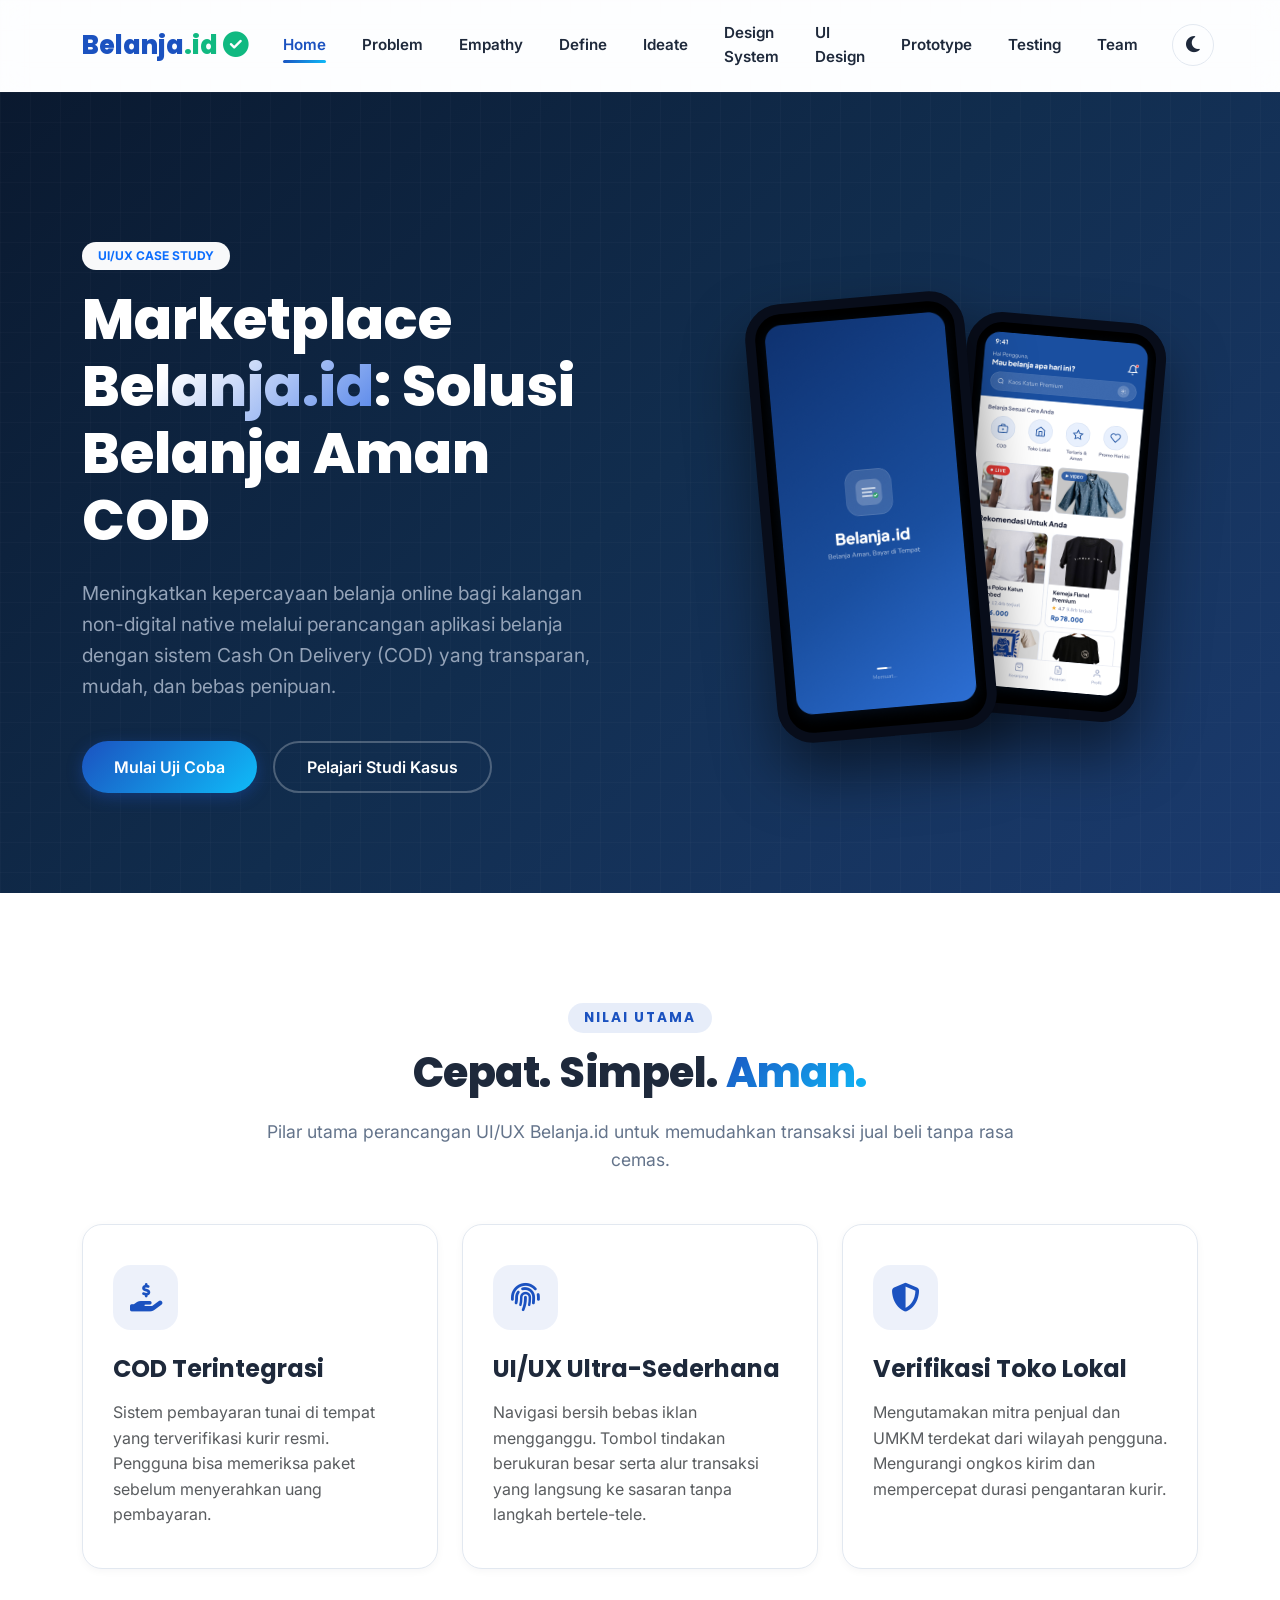
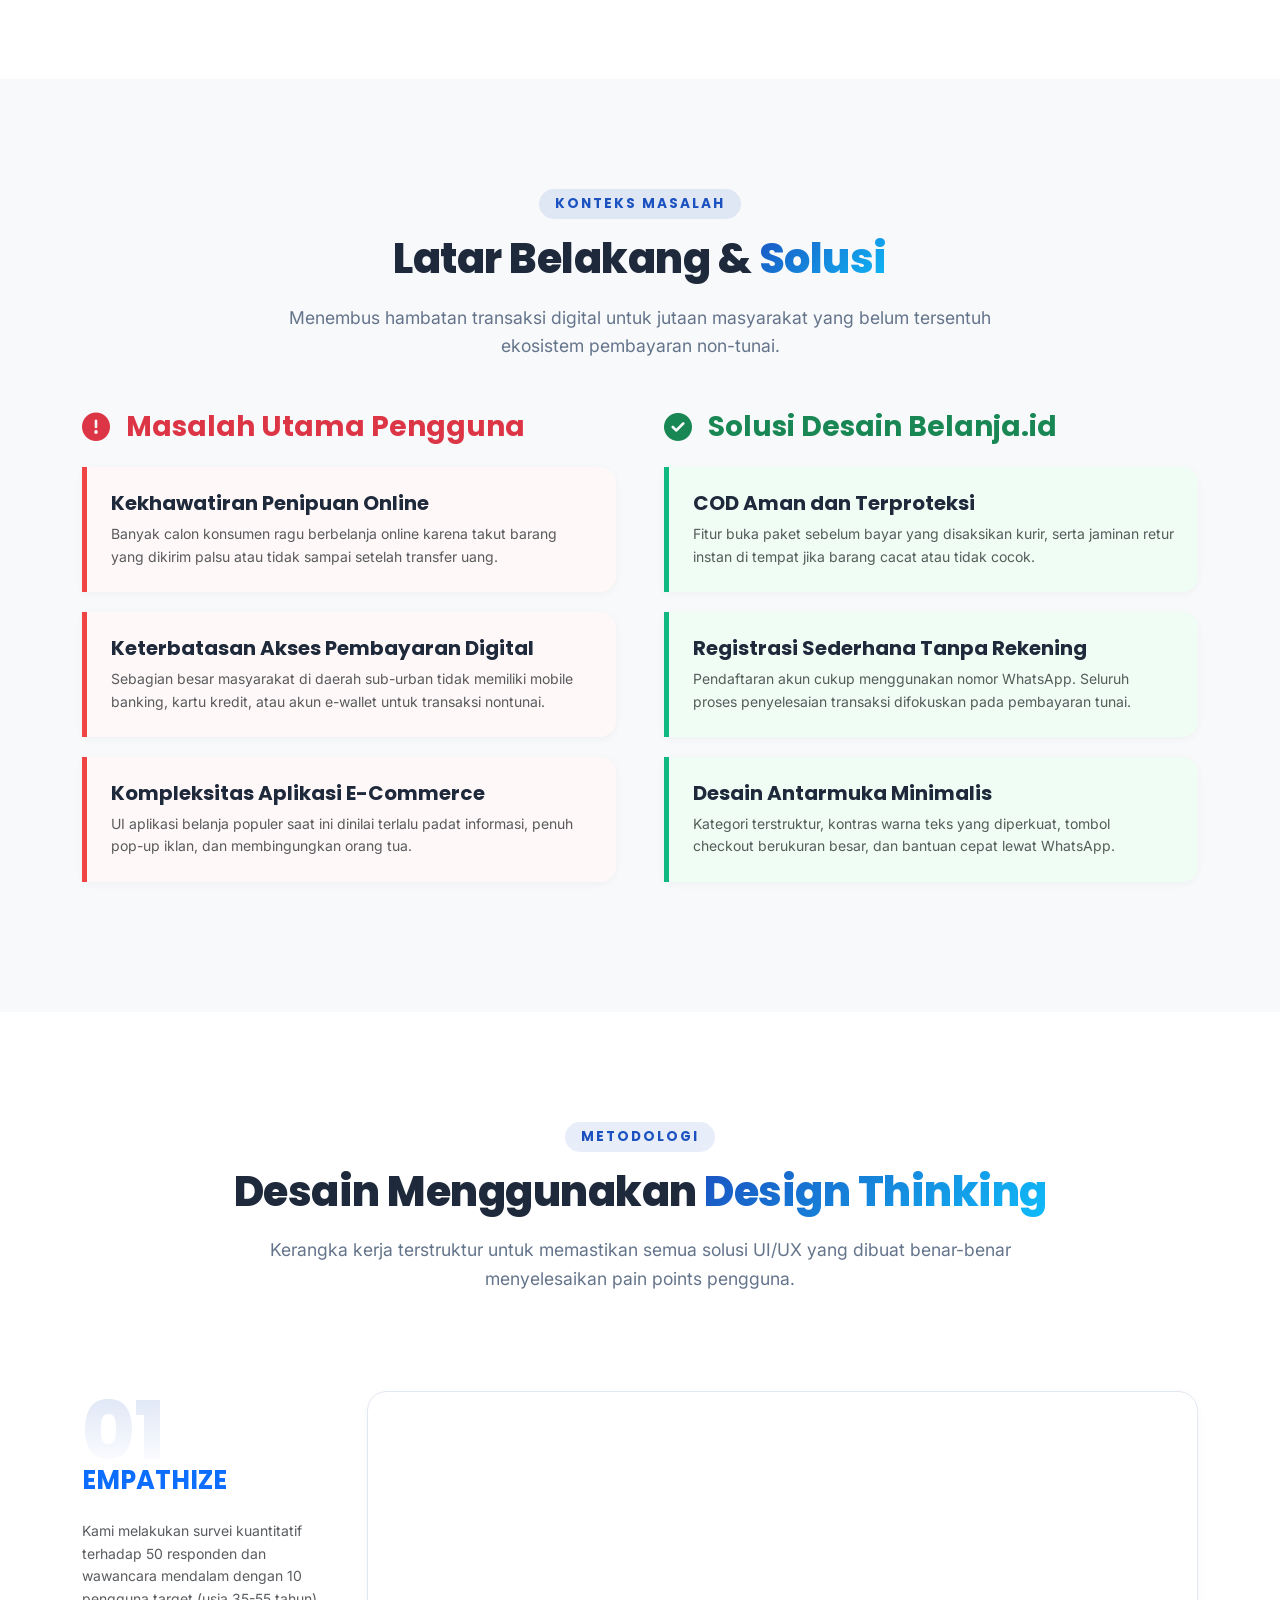
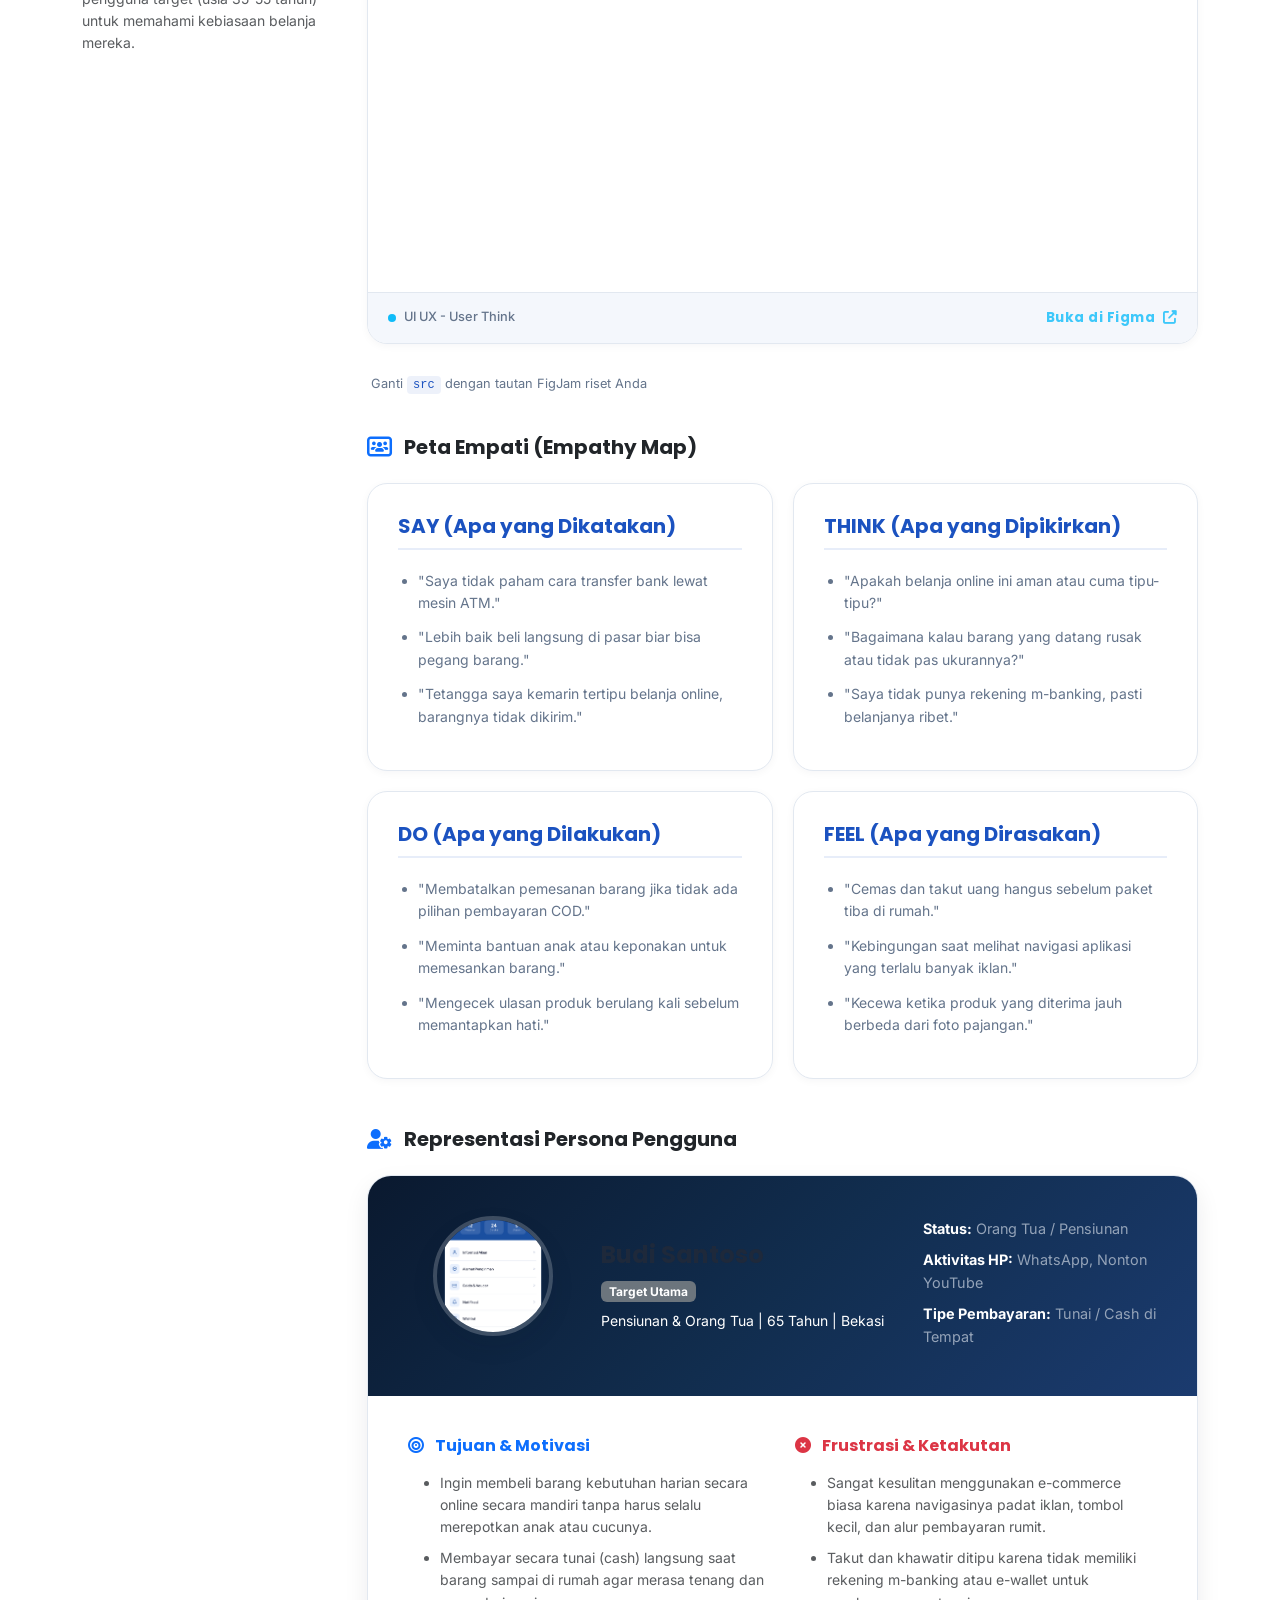
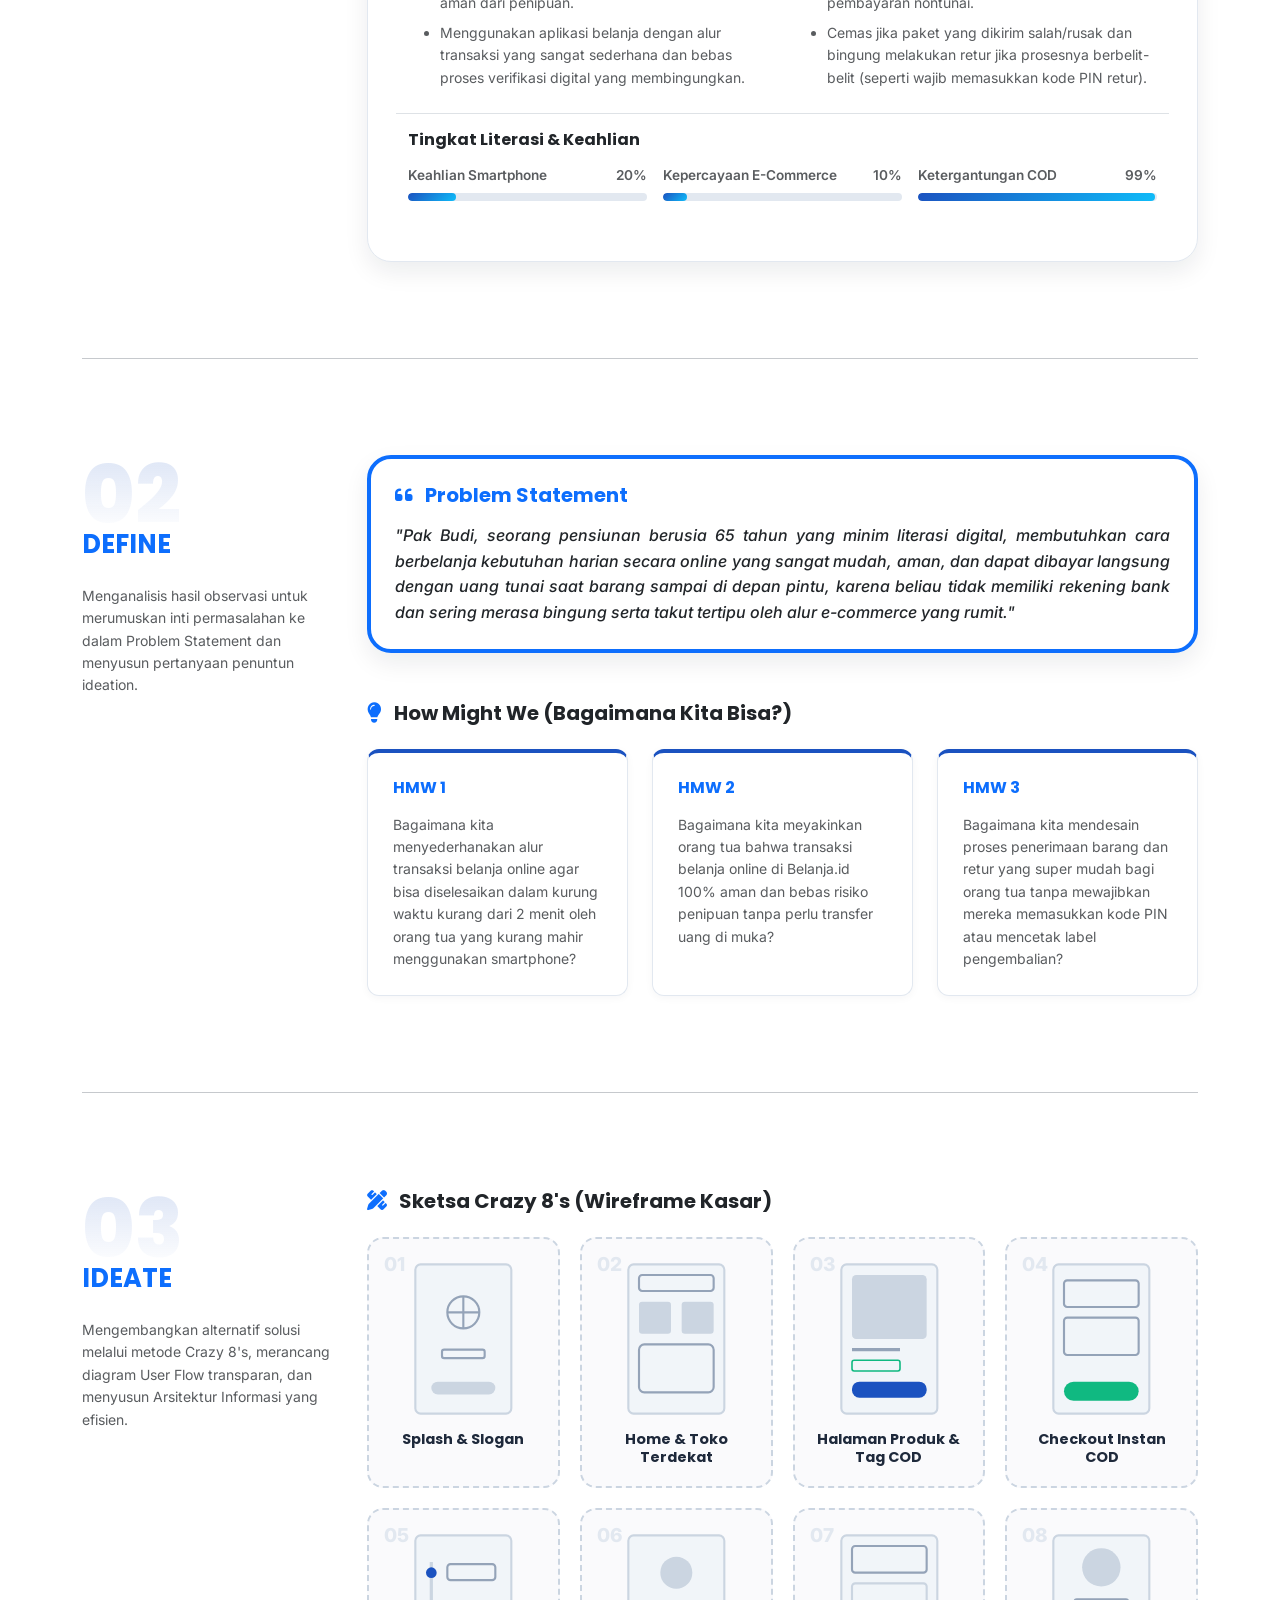
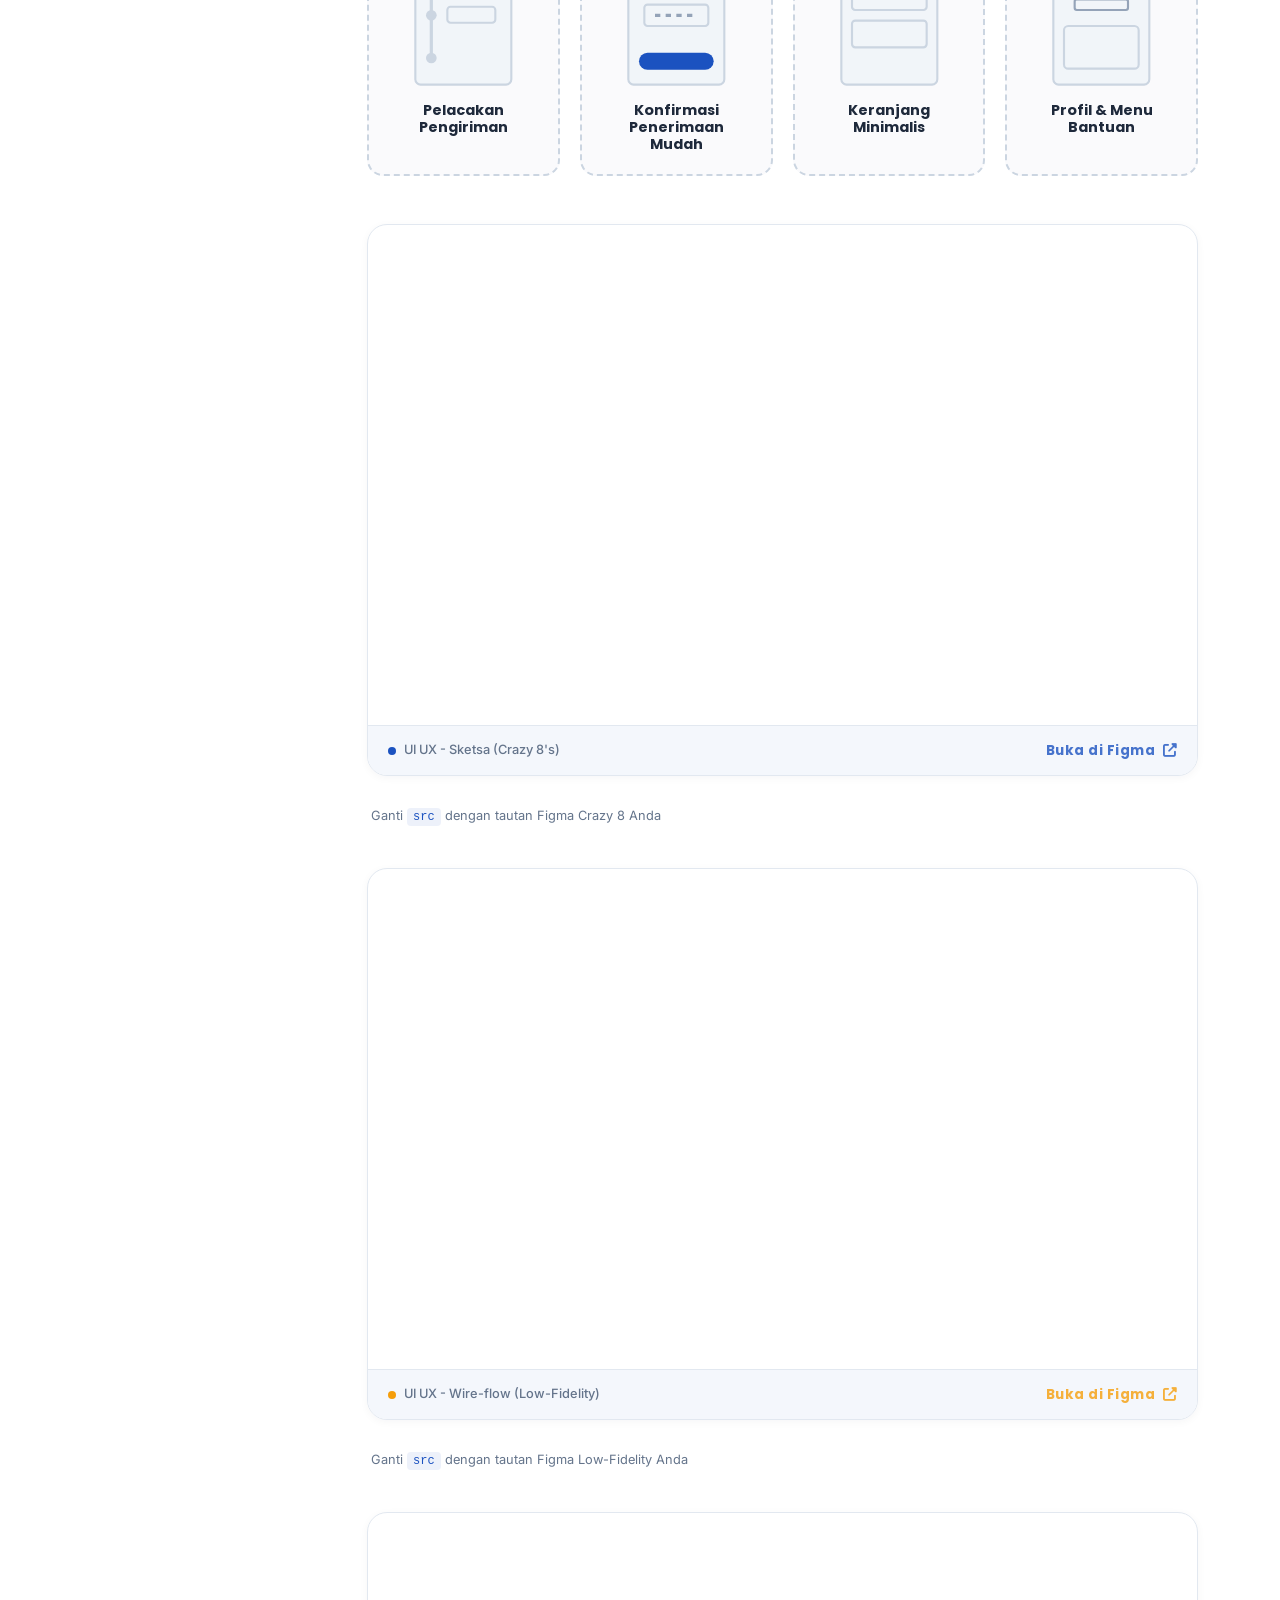
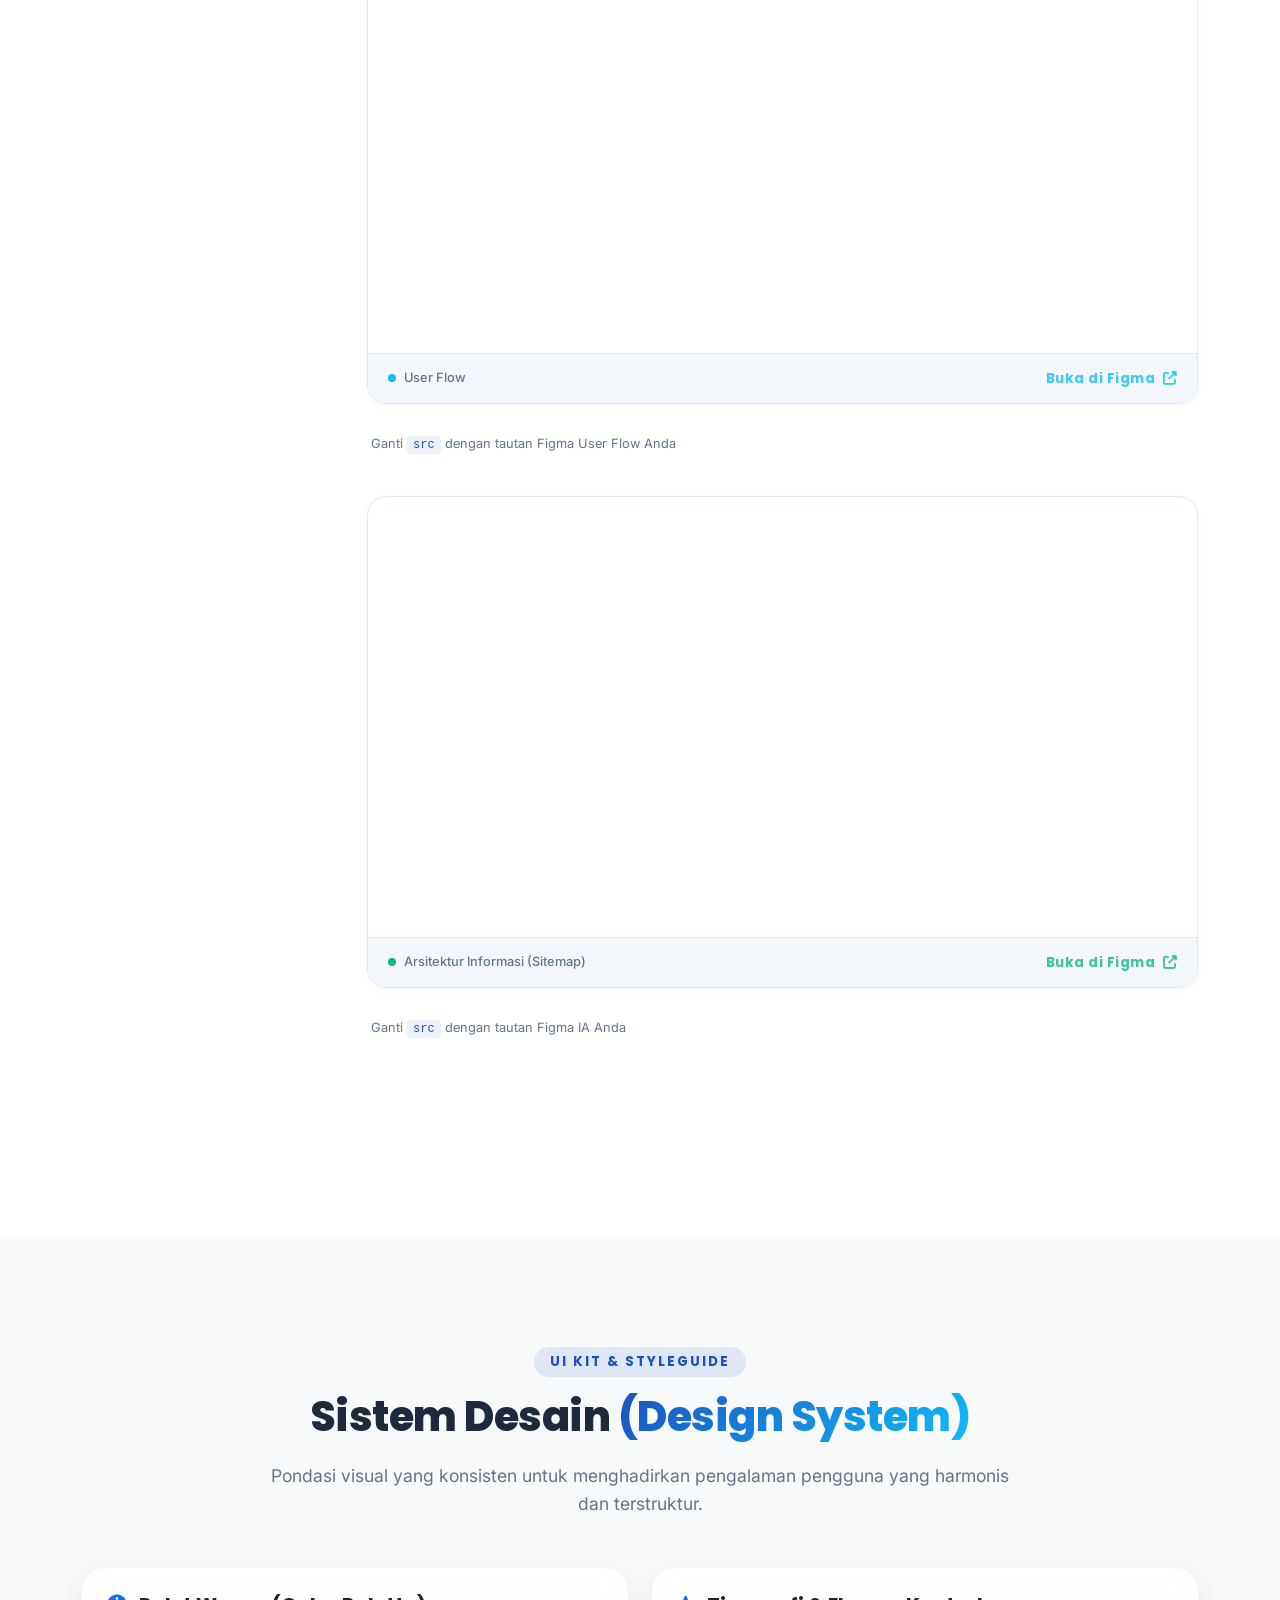
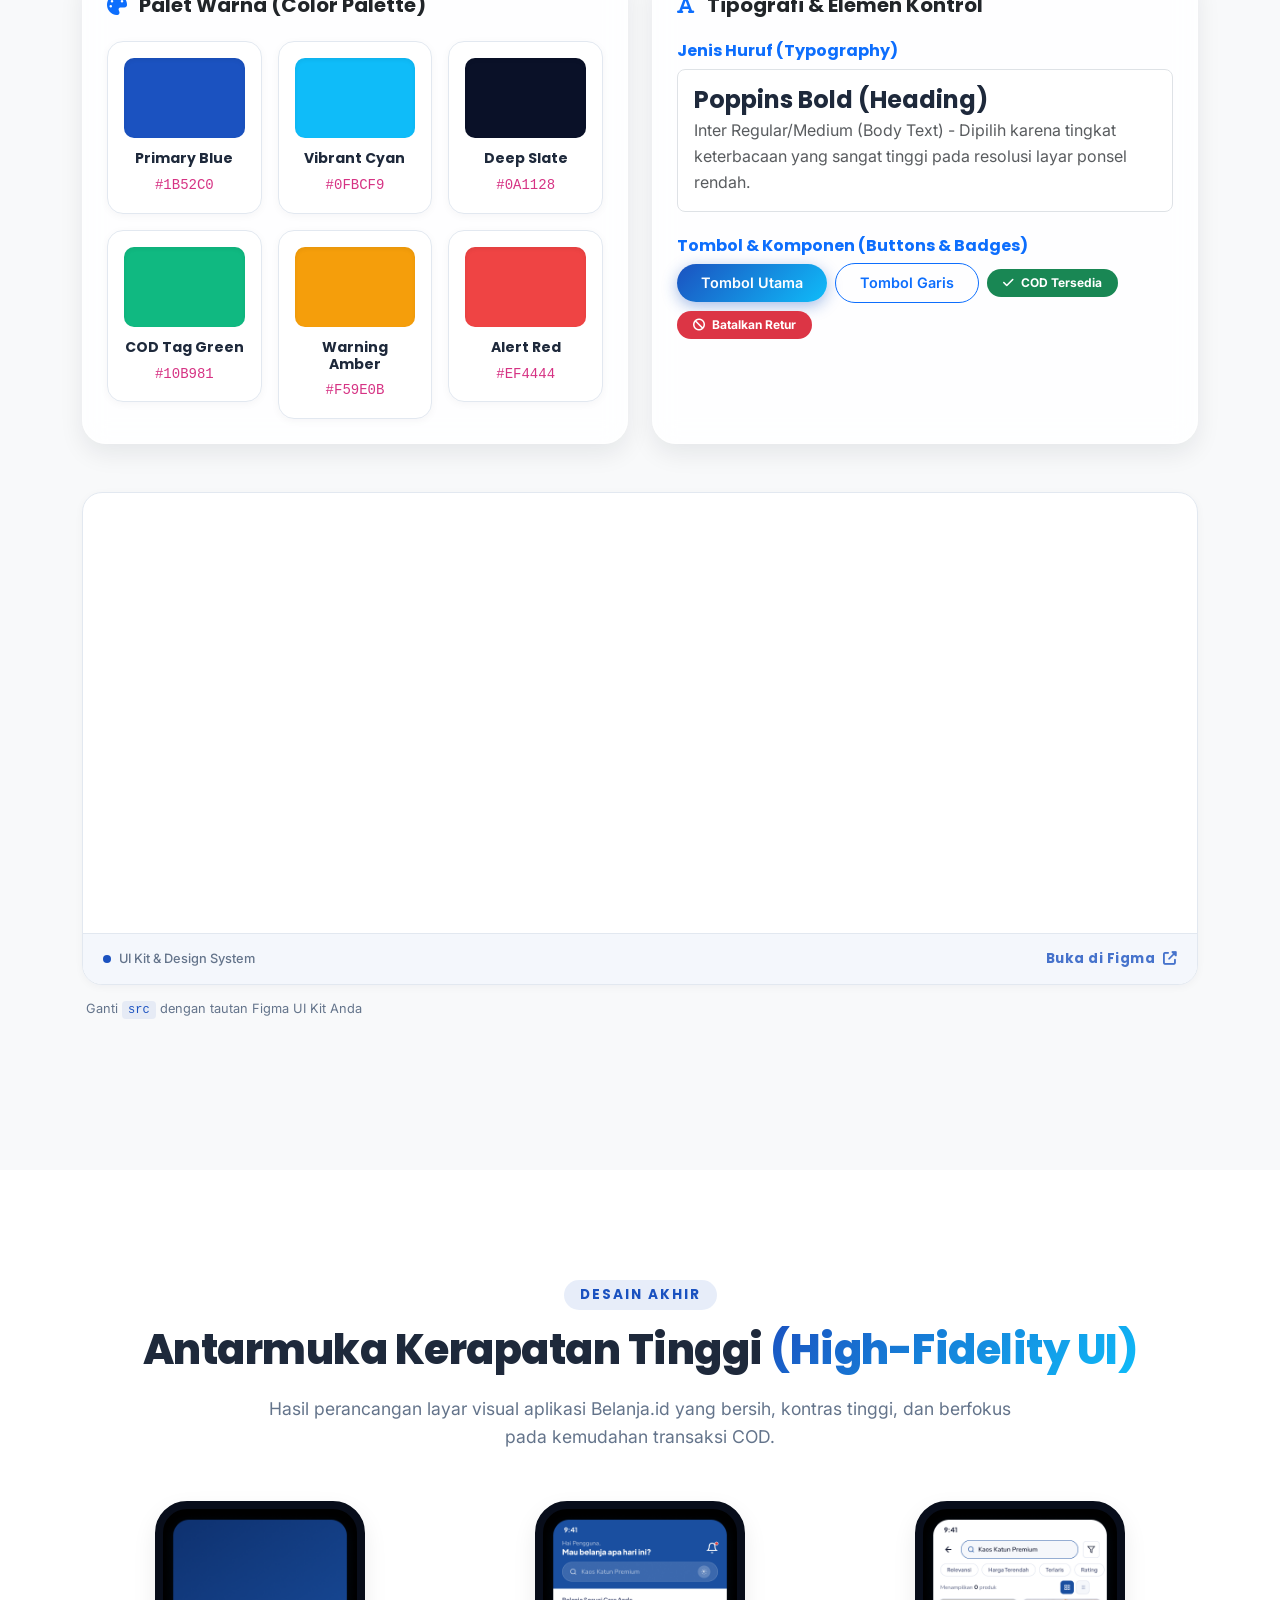
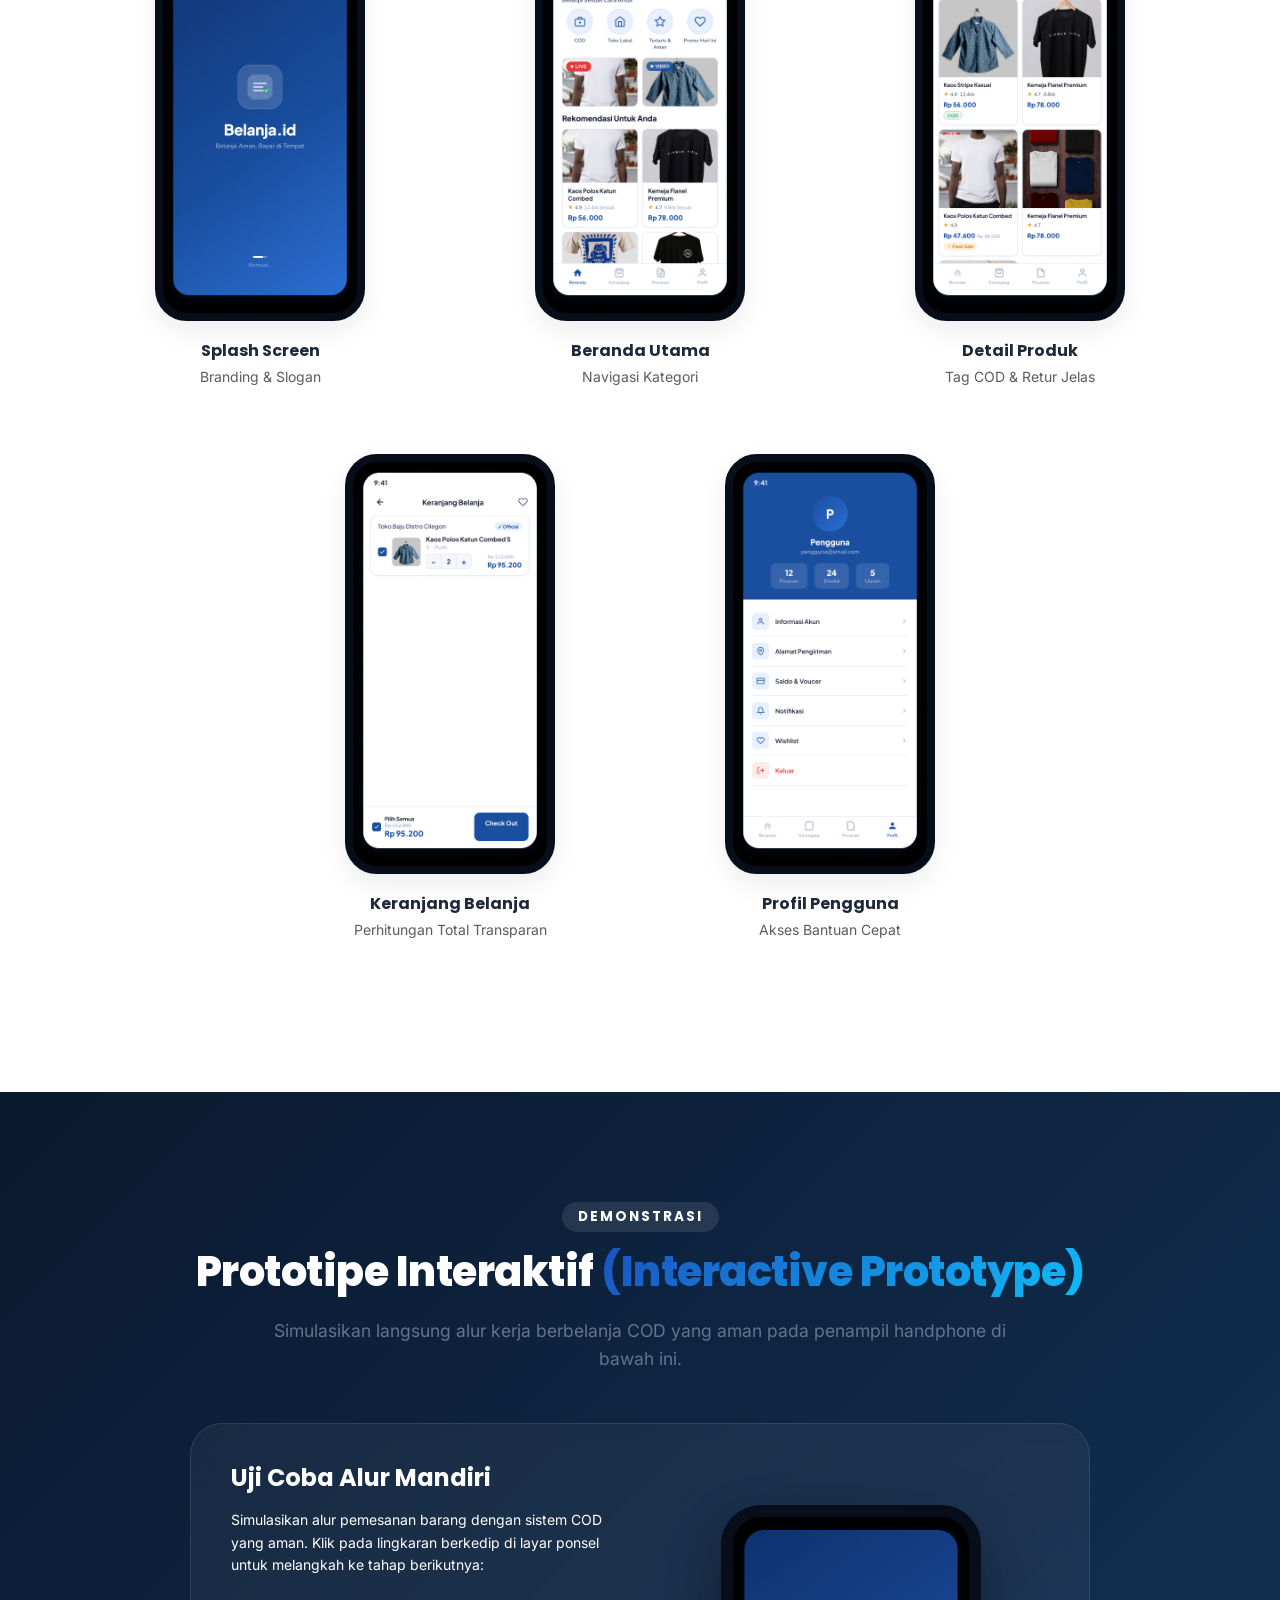
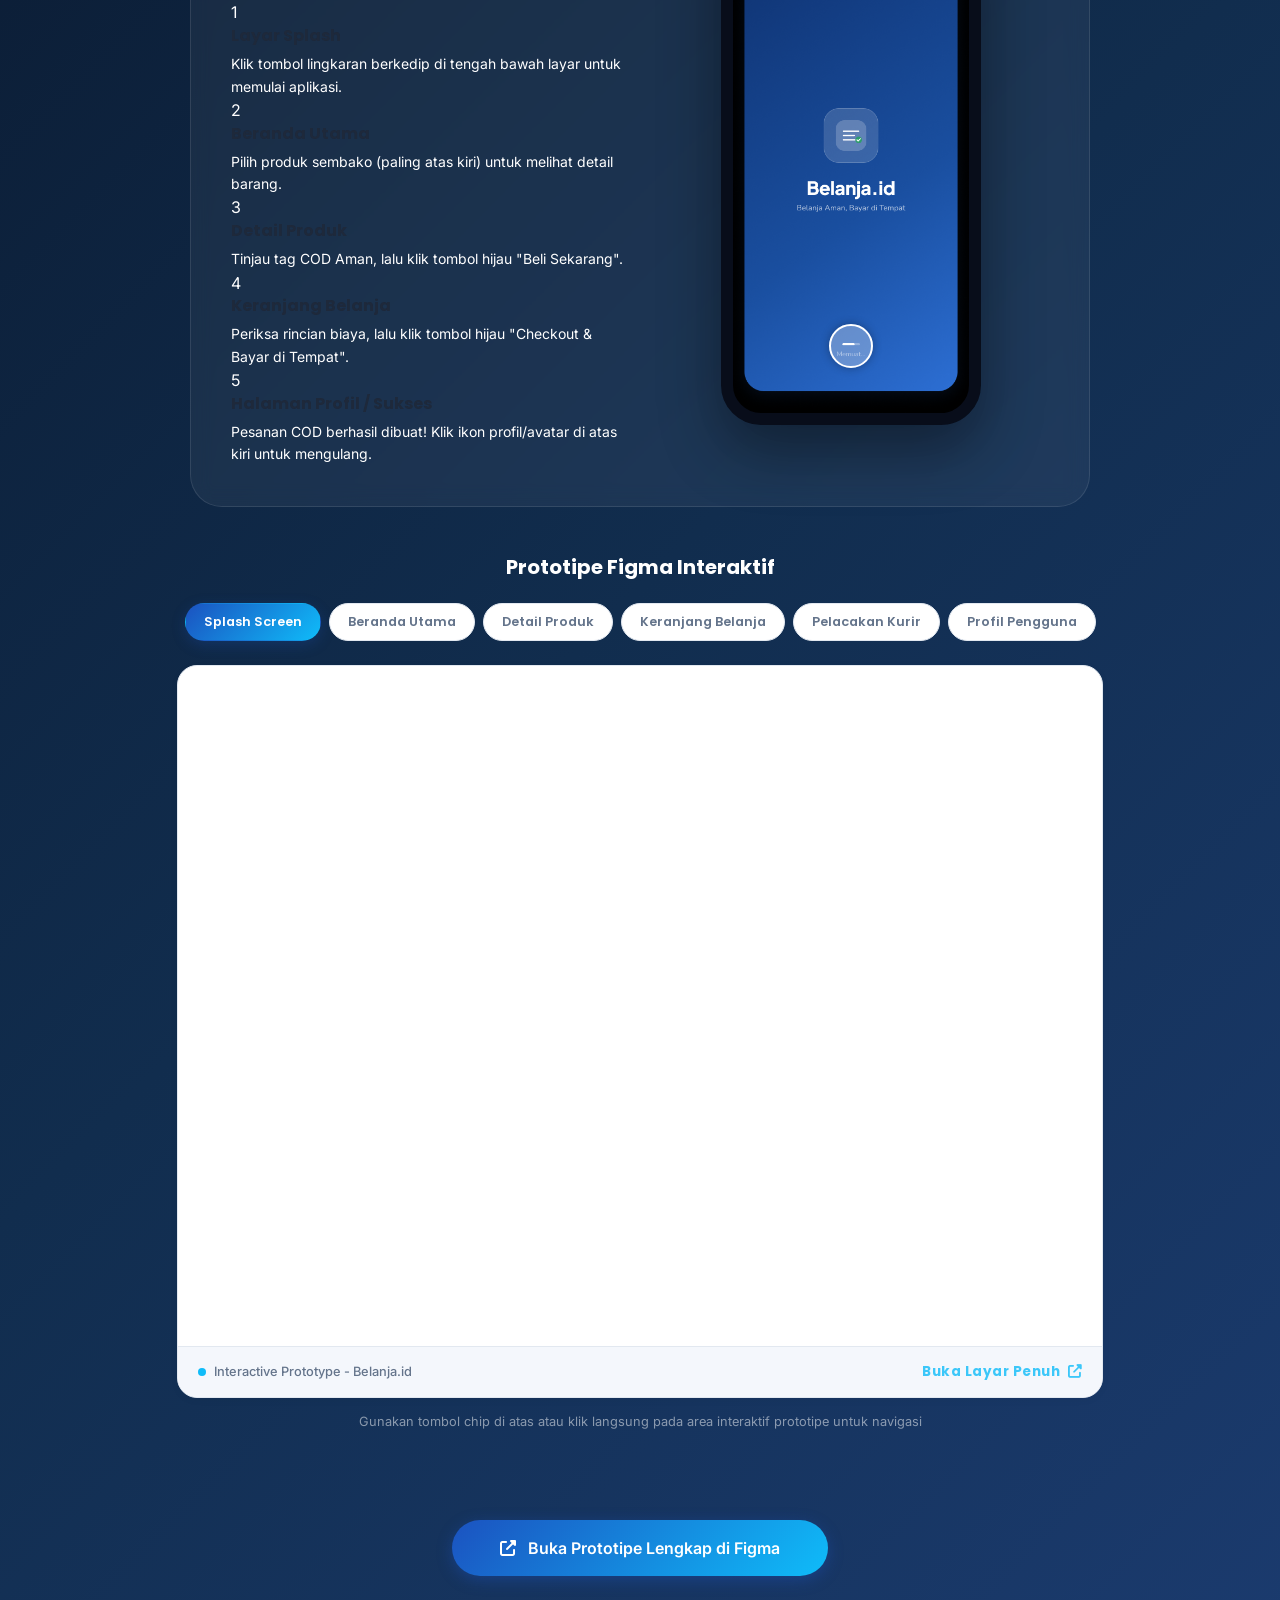
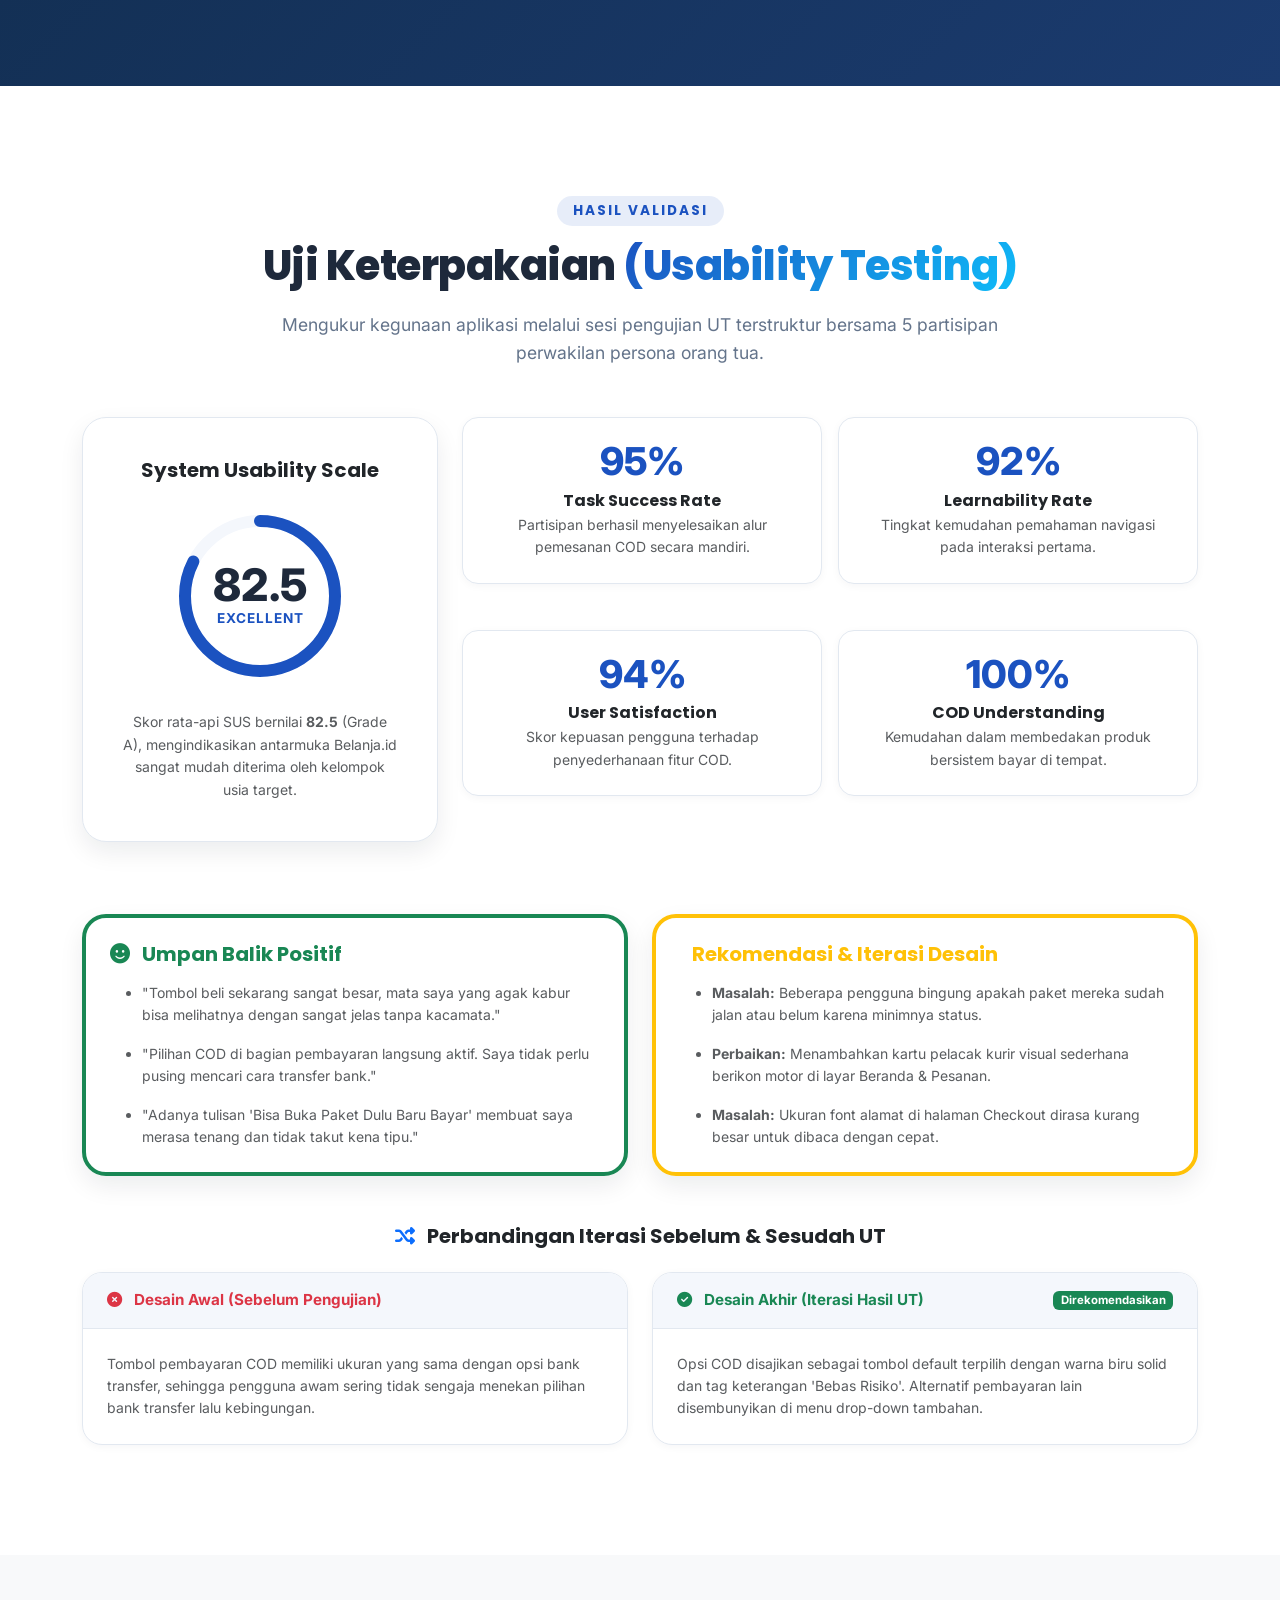
==== commit 84a79c6f: "ubah" ====
--- a/index.html
+++ b/index.html
@@ -1,31 +1,36 @@
 <!DOCTYPE html>
 <html lang="id">
+
 <head>
     <meta charset="UTF-8">
     <meta name="viewport" content="width=device-width, initial-scale=1.0">
     <title>Studi Kasus UI/UX Belanja.id - Belanja Aman, Bayar di Tempat</title>
-    <meta name="description" content="Landing page portofolio studi kasus UI/UX untuk aplikasi marketplace Belanja.id dengan fokus pada sistem COD yang aman dan terpercaya bagi semua kalangan.">
-    
+    <meta name="description"
+        content="Landing page portofolio studi kasus UI/UX untuk aplikasi marketplace Belanja.id dengan fokus pada sistem COD yang aman dan terpercaya bagi semua kalangan.">
+
     <!-- Google Fonts -->
     <link rel="preconnect" href="https://fonts.googleapis.com">
     <link rel="preconnect" href="https://fonts.gstatic.com" crossorigin>
-    <link href="https://fonts.googleapis.com/css2?family=Inter:wght@400;500;600;700&family=Poppins:wght@400;600;700;800&display=swap" rel="stylesheet">
-    
+    <link
+        href="https://fonts.googleapis.com/css2?family=Inter:wght@400;500;600;700&family=Poppins:wght@400;600;700;800&display=swap"
+        rel="stylesheet">
+
     <!-- Bootstrap 5 CSS -->
     <link href="https://cdn.jsdelivr.net/npm/bootstrap@5.3.0/dist/css/bootstrap.min.css" rel="stylesheet">
-    
+
     <!-- Font Awesome Icons -->
     <link rel="stylesheet" href="https://cdnjs.cloudflare.com/ajax/libs/font-awesome/6.4.0/css/all.min.css">
-    
+
     <!-- AOS Scroll Animation CSS -->
     <link href="https://unpkg.com/aos@2.3.1/dist/aos.css" rel="stylesheet">
-    
+
     <!-- Custom CSS -->
     <link rel="stylesheet" href="assets/css/style.css">
 </head>
+
 <body class="grid-bg-overlay">
     <script>
-        (function() {
+        (function () {
             const theme = localStorage.getItem('theme') || (window.matchMedia('(prefers-color-scheme: dark)').matches ? 'dark' : 'light');
             if (theme === 'dark') {
                 document.body.classList.add('dark-theme');
@@ -39,7 +44,8 @@
             <a class="navbar-brand" href="#home" id="brandLogo">
                 Belanja<span class="check-logo">.id</span> <i class="fas fa-check-circle check-logo"></i>
             </a>
-            <button class="navbar-toggler border-0" type="button" data-bs-toggle="collapse" data-bs-target="#navbarNav" aria-controls="navbarNav" aria-expanded="false" aria-label="Toggle navigation">
+            <button class="navbar-toggler border-0" type="button" data-bs-toggle="collapse" data-bs-target="#navbarNav"
+                aria-controls="navbarNav" aria-expanded="false" aria-label="Toggle navigation">
                 <span class="navbar-toggler-icon"></span>
             </button>
             <div class="collapse navbar-collapse" id="navbarNav">
@@ -49,7 +55,8 @@
                     <li class="nav-item"><a class="nav-link" href="#empathy" id="navEmpathy">Empathy</a></li>
                     <li class="nav-item"><a class="nav-link" href="#define" id="navDefine">Define</a></li>
                     <li class="nav-item"><a class="nav-link" href="#ideate" id="navIdeate">Ideate</a></li>
-                    <li class="nav-item"><a class="nav-link" href="#designsystem" id="navDesignSystem">Design System</a></li>
+                    <li class="nav-item"><a class="nav-link" href="#designsystem" id="navDesignSystem">Design System</a>
+                    </li>
                     <li class="nav-item"><a class="nav-link" href="#mockups" id="navMockups">UI Design</a></li>
                     <li class="nav-item"><a class="nav-link" href="#prototype" id="navPrototype">Prototype</a></li>
                     <li class="nav-item"><a class="nav-link" href="#testing" id="navTesting">Testing</a></li>
@@ -70,9 +77,12 @@
         <div class="container">
             <div class="row align-items-center">
                 <div class="col-lg-6" data-aos="fade-right">
-                    <span class="badge bg-light text-primary mb-3 px-3 py-2 rounded-pill fw-bold">UI/UX CASE STUDY</span>
+                    <span class="badge bg-light text-primary mb-3 px-3 py-2 rounded-pill fw-bold">UI/UX CASE
+                        STUDY</span>
                     <h1 class="mb-4">Marketplace <span>Belanja.id</span>: Solusi Belanja Aman COD</h1>
-                    <p>Meningkatkan kepercayaan belanja online bagi kalangan non-digital native melalui perancangan aplikasi belanja dengan sistem Cash On Delivery (COD) yang transparan, mudah, dan bebas penipuan.</p>
+                    <p>Meningkatkan kepercayaan belanja online bagi kalangan non-digital native melalui perancangan
+                        aplikasi belanja dengan sistem Cash On Delivery (COD) yang transparan, mudah, dan bebas
+                        penipuan.</p>
                     <div class="d-flex gap-3 flex-wrap mt-4">
                         <a href="#prototype" class="btn btn-primary-custom" id="heroBtnProto">Mulai Uji Coba</a>
                         <a href="#problem" class="btn btn-secondary-custom" id="heroBtnDetail">Pelajari Studi Kasus</a>
@@ -98,9 +108,10 @@
             <div class="section-title text-center" data-aos="fade-up">
                 <span class="section-tag">Nilai Utama</span>
                 <h2>Cepat. Simpel. <span>Aman.</span></h2>
-                <p class="section-desc">Pilar utama perancangan UI/UX Belanja.id untuk memudahkan transaksi jual beli tanpa rasa cemas.</p>
-            </div>
-            
+                <p class="section-desc">Pilar utama perancangan UI/UX Belanja.id untuk memudahkan transaksi jual beli
+                    tanpa rasa cemas.</p>
+            </div>
+
             <div class="row g-4">
                 <div class="col-md-4" data-aos="fade-up" data-aos-delay="100">
                     <div class="value-card" id="valCard1">
@@ -108,7 +119,8 @@
                             <i class="fas fa-hand-holding-dollar"></i>
                         </div>
                         <h4 class="mb-3">COD Terintegrasi</h4>
-                        <p class="text-muted mb-0">Sistem pembayaran tunai di tempat yang terverifikasi kurir resmi. Pengguna bisa memeriksa paket sebelum menyerahkan uang pembayaran.</p>
+                        <p class="text-muted mb-0">Sistem pembayaran tunai di tempat yang terverifikasi kurir resmi.
+                            Pengguna bisa memeriksa paket sebelum menyerahkan uang pembayaran.</p>
                     </div>
                 </div>
                 <div class="col-md-4" data-aos="fade-up" data-aos-delay="200">
@@ -117,7 +129,8 @@
                             <i class="fas fa-fingerprint"></i>
                         </div>
                         <h4 class="mb-3">UI/UX Ultra-Sederhana</h4>
-                        <p class="text-muted mb-0">Navigasi bersih bebas iklan mengganggu. Tombol tindakan berukuran besar serta alur transaksi yang langsung ke sasaran tanpa langkah bertele-tele.</p>
+                        <p class="text-muted mb-0">Navigasi bersih bebas iklan mengganggu. Tombol tindakan berukuran
+                            besar serta alur transaksi yang langsung ke sasaran tanpa langkah bertele-tele.</p>
                     </div>
                 </div>
                 <div class="col-md-4" data-aos="fade-up" data-aos-delay="300">
@@ -126,7 +139,8 @@
                             <i class="fas fa-shield-halved"></i>
                         </div>
                         <h4 class="mb-3">Verifikasi Toko Lokal</h4>
-                        <p class="text-muted mb-0">Mengutamakan mitra penjual dan UMKM terdekat dari wilayah pengguna. Mengurangi ongkos kirim dan mempercepat durasi pengantaran kurir.</p>
+                        <p class="text-muted mb-0">Mengutamakan mitra penjual dan UMKM terdekat dari wilayah pengguna.
+                            Mengurangi ongkos kirim dan mempercepat durasi pengantaran kurir.</p>
                     </div>
                 </div>
             </div>
@@ -139,7 +153,8 @@
             <div class="section-title text-center" data-aos="fade-up">
                 <span class="section-tag">Konteks Masalah</span>
                 <h2>Latar Belakang & <span>Solusi</span></h2>
-                <p class="section-desc">Menembus hambatan transaksi digital untuk jutaan masyarakat yang belum tersentuh ekosistem pembayaran non-tunai.</p>
+                <p class="section-desc">Menembus hambatan transaksi digital untuk jutaan masyarakat yang belum tersentuh
+                    ekosistem pembayaran non-tunai.</p>
             </div>
 
             <div class="row g-5 align-items-center">
@@ -149,15 +164,18 @@
                     </h3>
                     <div class="problem-card" id="probCard1">
                         <h5 class="mb-2">Kekhawatiran Penipuan Online</h5>
-                        <p class="text-muted mb-0 small">Banyak calon konsumen ragu berbelanja online karena takut barang yang dikirim palsu atau tidak sampai setelah transfer uang.</p>
+                        <p class="text-muted mb-0 small">Banyak calon konsumen ragu berbelanja online karena takut
+                            barang yang dikirim palsu atau tidak sampai setelah transfer uang.</p>
                     </div>
                     <div class="problem-card" id="probCard2">
                         <h5 class="mb-2">Keterbatasan Akses Pembayaran Digital</h5>
-                        <p class="text-muted mb-0 small">Sebagian besar masyarakat di daerah sub-urban tidak memiliki mobile banking, kartu kredit, atau akun e-wallet untuk transaksi nontunai.</p>
+                        <p class="text-muted mb-0 small">Sebagian besar masyarakat di daerah sub-urban tidak memiliki
+                            mobile banking, kartu kredit, atau akun e-wallet untuk transaksi nontunai.</p>
                     </div>
                     <div class="problem-card" id="probCard3">
                         <h5 class="mb-2">Kompleksitas Aplikasi E-Commerce</h5>
-                        <p class="text-muted mb-0 small">UI aplikasi belanja populer saat ini dinilai terlalu padat informasi, penuh pop-up iklan, dan membingungkan orang tua.</p>
+                        <p class="text-muted mb-0 small">UI aplikasi belanja populer saat ini dinilai terlalu padat
+                            informasi, penuh pop-up iklan, dan membingungkan orang tua.</p>
                     </div>
                 </div>
 
@@ -167,15 +185,18 @@
                     </h3>
                     <div class="solution-card" id="solCard1">
                         <h5 class="mb-2">COD Aman dan Terproteksi</h5>
-                        <p class="text-muted mb-0 small">Fitur buka paket sebelum bayar yang disaksikan kurir, serta jaminan retur instan di tempat jika barang cacat atau tidak cocok.</p>
+                        <p class="text-muted mb-0 small">Fitur buka paket sebelum bayar yang disaksikan kurir, serta
+                            jaminan retur instan di tempat jika barang cacat atau tidak cocok.</p>
                     </div>
                     <div class="solution-card" id="solCard2">
                         <h5 class="mb-2">Registrasi Sederhana Tanpa Rekening</h5>
-                        <p class="text-muted mb-0 small">Pendaftaran akun cukup menggunakan nomor WhatsApp. Seluruh proses penyelesaian transaksi difokuskan pada pembayaran tunai.</p>
+                        <p class="text-muted mb-0 small">Pendaftaran akun cukup menggunakan nomor WhatsApp. Seluruh
+                            proses penyelesaian transaksi difokuskan pada pembayaran tunai.</p>
                     </div>
                     <div class="solution-card" id="solCard3">
                         <h5 class="mb-2">Desain Antarmuka Minimalis</h5>
-                        <p class="text-muted mb-0 small">Kategori terstruktur, kontras warna teks yang diperkuat, tombol checkout berukuran besar, dan bantuan cepat lewat WhatsApp.</p>
+                        <p class="text-muted mb-0 small">Kategori terstruktur, kontras warna teks yang diperkuat, tombol
+                            checkout berukuran besar, dan bantuan cepat lewat WhatsApp.</p>
                     </div>
                 </div>
             </div>
@@ -188,7 +209,8 @@
             <div class="section-title text-center" data-aos="fade-up">
                 <span class="section-tag">Metodologi</span>
                 <h2>Desain Menggunakan <span>Design Thinking</span></h2>
-                <p class="section-desc">Kerangka kerja terstruktur untuk memastikan semua solusi UI/UX yang dibuat benar-benar menyelesaikan pain points pengguna.</p>
+                <p class="section-desc">Kerangka kerja terstruktur untuk memastikan semua solusi UI/UX yang dibuat
+                    benar-benar menyelesaikan pain points pengguna.</p>
             </div>
 
             <!-- STEP 1: EMPATHIZE -->
@@ -197,20 +219,28 @@
                     <div class="col-lg-3" data-aos="fade-right">
                         <div class="dt-step-number">01</div>
                         <h3 class="dt-step-title text-primary">EMPATHIZE</h3>
-                        <p class="text-muted small">Kami melakukan survei kuantitatif terhadap 50 responden dan wawancara mendalam dengan 10 pengguna target (usia 35-55 tahun) untuk memahami kebiasaan belanja mereka.</p>
+                        <p class="text-muted small">Kami melakukan survei kuantitatif terhadap 50 responden dan
+                            wawancara mendalam dengan 10 pengguna target (usia 35-55 tahun) untuk memahami kebiasaan
+                            belanja mereka.</p>
                     </div>
                     <div class="col-lg-9" data-aos="fade-left">
                         <!-- Figma Embed: User Research / Board -->
                         <div class="figma-box mb-4" data-aos="fade-up">
-                            <iframe src="https://www.figma.com/embed?embed_host=share&url=https%3A%2F%2Fwww.figma.com%2Fboard%2FAl8WfZiTKaebbLShmzFv53%2FUI-UX---User-think%3Ft%3DYL6knEkY4p6Y0ww6-1" allowfullscreen title="UI UX User Think"></iframe>
+                            <iframe
+                                src="https://www.figma.com/embed?embed_host=share&url=https%3A%2F%2Fwww.figma.com%2Fboard%2FAl8WfZiTKaebbLShmzFv53%2FUI-UX---User-think%3Ft%3DYL6knEkY4p6Y0ww6-1"
+                                allowfullscreen title="UI UX User Think"></iframe>
                             <div class="figma-bar">
-                                <span class="fg-name"><span class="fg-dot fd-secondary"></span> UI UX - User Think</span>
-                                <a href="https://www.figma.com/board/Al8WfZiTKaebbLShmzFv53/UI-UX---User-think?t=YL6knEkY4p6Y0ww6-1" target="_blank" class="fa-secondary">Buka di Figma <i class="fas fa-external-link-alt ms-1"></i></a>
+                                <span class="fg-name"><span class="fg-dot fd-secondary"></span> UI UX - User
+                                    Think</span>
+                                <a href="https://www.figma.com/board/Al8WfZiTKaebbLShmzFv53/UI-UX---User-think?t=YL6knEkY4p6Y0ww6-1"
+                                    target="_blank" class="fa-secondary">Buka di Figma <i
+                                        class="fas fa-external-link-alt ms-1"></i></a>
                             </div>
                         </div>
                         <p class="figma-note">Ganti <code>src</code> dengan tautan FigJam riset Anda</p>
 
-                        <h5 class="mb-4 fw-bold text-dark"><i class="fas fa-users-rectangle text-primary me-2"></i> Peta Empati (Empathy Map)</h5>
+                        <h5 class="mb-4 fw-bold text-dark"><i class="fas fa-users-rectangle text-primary me-2"></i> Peta
+                            Empati (Empathy Map)</h5>
                         <div class="empathy-map-grid mb-5">
                             <div class="empathy-quadrant" id="empQuad1">
                                 <h5>SAY (Apa yang Dikatakan)</h5>
@@ -247,19 +277,22 @@
                         </div>
 
                         <!-- User Persona -->
-                        <h5 class="mb-4 fw-bold text-dark"><i class="fas fa-user-gear text-primary me-2"></i> Representasi Persona Pengguna</h5>
+                        <h5 class="mb-4 fw-bold text-dark"><i class="fas fa-user-gear text-primary me-2"></i>
+                            Representasi Persona Pengguna</h5>
                         <div class="persona-card" id="personaCard">
                             <div class="persona-header text-center text-md-start">
                                 <div class="row align-items-center">
                                     <div class="col-md-3 text-center">
                                         <div class="persona-avatar-frame">
-                                            <img src="assets/img/profile.png" alt="Budi Santoso Avatar" onerror="this.onerror=null; this.src='https://ui-avatars.com/api/?name=Budi+Santoso&background=1B52C0&color=fff&size=150';">
+                                            <img src="assets/img/profile.png" alt="Budi Santoso Avatar"
+                                                onerror="this.onerror=null; this.src='https://ui-avatars.com/api/?name=Budi+Santoso&background=1B52C0&color=fff&size=150';">
                                         </div>
                                     </div>
                                     <div class="col-md-5 mt-3 mt-md-0">
                                         <h4>Budi Santoso</h4>
                                         <p class="badge bg-secondary mb-2">Target Utama</p>
-                                        <p class="mb-0 small text-light-muted">Pensiunan & Orang Tua | 65 Tahun | Bekasi</p>
+                                        <p class="mb-0 small text-light-muted">Pensiunan & Orang Tua | 65 Tahun | Bekasi
+                                        </p>
                                     </div>
                                     <div class="col-md-4 mt-3 mt-md-0">
                                         <ul class="persona-meta small">
@@ -273,19 +306,28 @@
                             <div class="persona-body">
                                 <div class="row g-4">
                                     <div class="col-md-6">
-                                        <h6 class="fw-bold text-primary mb-3"><i class="fas fa-bullseye me-2"></i> Tujuan & Motivasi</h6>
+                                        <h6 class="fw-bold text-primary mb-3"><i class="fas fa-bullseye me-2"></i>
+                                            Tujuan & Motivasi</h6>
                                         <ul class="small text-muted mb-0">
-                                            <li class="mb-2">Ingin membeli barang kebutuhan harian secara online secara mandiri tanpa harus selalu merepotkan anak atau cucunya.</li>
-                                            <li class="mb-2">Membayar secara tunai (cash) langsung saat barang sampai di rumah agar merasa tenang dan aman dari penipuan.</li>
-                                            <li>Menggunakan aplikasi belanja dengan alur transaksi yang sangat sederhana dan bebas proses verifikasi digital yang membingungkan.</li>
+                                            <li class="mb-2">Ingin membeli barang kebutuhan harian secara online secara
+                                                mandiri tanpa harus selalu merepotkan anak atau cucunya.</li>
+                                            <li class="mb-2">Membayar secara tunai (cash) langsung saat barang sampai di
+                                                rumah agar merasa tenang dan aman dari penipuan.</li>
+                                            <li>Menggunakan aplikasi belanja dengan alur transaksi yang sangat sederhana
+                                                dan bebas proses verifikasi digital yang membingungkan.</li>
                                         </ul>
                                     </div>
                                     <div class="col-md-6">
-                                        <h6 class="fw-bold text-danger mb-3"><i class="fas fa-circle-xmark me-2"></i> Frustrasi & Ketakutan</h6>
+                                        <h6 class="fw-bold text-danger mb-3"><i class="fas fa-circle-xmark me-2"></i>
+                                            Frustrasi & Ketakutan</h6>
                                         <ul class="small text-muted mb-0">
-                                            <li class="mb-2">Sangat kesulitan menggunakan e-commerce biasa karena navigasinya padat iklan, tombol kecil, dan alur pembayaran rumit.</li>
-                                            <li class="mb-2">Takut dan khawatir ditipu karena tidak memiliki rekening m-banking atau e-wallet untuk pembayaran nontunai.</li>
-                                            <li>Cemas jika paket yang dikirim salah/rusak dan bingung melakukan retur jika prosesnya berbelit-belit (seperti wajib memasukkan kode PIN retur).</li>
+                                            <li class="mb-2">Sangat kesulitan menggunakan e-commerce biasa karena
+                                                navigasinya padat iklan, tombol kecil, dan alur pembayaran rumit.</li>
+                                            <li class="mb-2">Takut dan khawatir ditipu karena tidak memiliki rekening
+                                                m-banking atau e-wallet untuk pembayaran nontunai.</li>
+                                            <li>Cemas jika paket yang dikirim salah/rusak dan bingung melakukan retur
+                                                jika prosesnya berbelit-belit (seperti wajib memasukkan kode PIN retur).
+                                            </li>
                                         </ul>
                                     </div>
                                     <div class="col-12 mt-4 pt-3 border-top">
@@ -293,20 +335,29 @@
                                         <div class="row g-3">
                                             <div class="col-md-4">
                                                 <div class="skill-bar-container">
-                                                    <div class="skill-bar-label text-muted"><span>Keahlian Smartphone</span><span>20%</span></div>
-                                                    <div class="skill-bar"><div class="skill-bar-fill" style="width: 20%;"></div></div>
+                                                    <div class="skill-bar-label text-muted"><span>Keahlian
+                                                            Smartphone</span><span>20%</span></div>
+                                                    <div class="skill-bar">
+                                                        <div class="skill-bar-fill" style="width: 20%;"></div>
+                                                    </div>
                                                 </div>
                                             </div>
                                             <div class="col-md-4">
                                                 <div class="skill-bar-container">
-                                                    <div class="skill-bar-label text-muted"><span>Kepercayaan E-Commerce</span><span>10%</span></div>
-                                                    <div class="skill-bar"><div class="skill-bar-fill" style="width: 10%;"></div></div>
+                                                    <div class="skill-bar-label text-muted"><span>Kepercayaan
+                                                            E-Commerce</span><span>10%</span></div>
+                                                    <div class="skill-bar">
+                                                        <div class="skill-bar-fill" style="width: 10%;"></div>
+                                                    </div>
                                                 </div>
                                             </div>
                                             <div class="col-md-4">
                                                 <div class="skill-bar-container">
-                                                    <div class="skill-bar-label text-muted"><span>Ketergantungan COD</span><span>99%</span></div>
-                                                    <div class="skill-bar"><div class="skill-bar-fill" style="width: 99%;"></div></div>
+                                                    <div class="skill-bar-label text-muted"><span>Ketergantungan
+                                                            COD</span><span>99%</span></div>
+                                                    <div class="skill-bar">
+                                                        <div class="skill-bar-fill" style="width: 99%;"></div>
+                                                    </div>
                                                 </div>
                                             </div>
                                         </div>
@@ -326,36 +377,50 @@
                     <div class="col-lg-3" data-aos="fade-right">
                         <div class="dt-step-number">02</div>
                         <h3 class="dt-step-title text-primary">DEFINE</h3>
-                        <p class="text-muted small">Menganalisis hasil observasi untuk merumuskan inti permasalahan ke dalam Problem Statement dan menyusun pertanyaan penuntun ideation.</p>
+                        <p class="text-muted small">Menganalisis hasil observasi untuk merumuskan inti permasalahan ke
+                            dalam Problem Statement dan menyusun pertanyaan penuntun ideation.</p>
                     </div>
                     <div class="col-lg-9" data-aos="fade-left">
                         <!-- Problem Statement -->
-                        <div class="glass-panel p-4 mb-5 border-start border-primary border-4" id="problemStatementPanel">
-                            <h5 class="fw-bold text-primary mb-3"><i class="fas fa-quote-left me-2"></i> Problem Statement</h5>
+                        <div class="glass-panel p-4 mb-5 border-start border-primary border-4"
+                            id="problemStatementPanel">
+                            <h5 class="fw-bold text-primary mb-3"><i class="fas fa-quote-left me-2"></i> Problem
+                                Statement</h5>
                             <p class="text-dark mb-0 fw-medium fst-italic text-justify">
-                                "Pak Budi, seorang pensiunan berusia 65 tahun yang minim literasi digital, membutuhkan cara berbelanja kebutuhan harian secara online yang sangat mudah, aman, dan dapat dibayar langsung dengan uang tunai saat barang sampai di depan pintu, karena beliau tidak memiliki rekening bank dan sering merasa bingung serta takut tertipu oleh alur e-commerce yang rumit."
+                                "Pak Budi, seorang pensiunan berusia 65 tahun yang minim literasi digital, membutuhkan
+                                cara berbelanja kebutuhan harian secara online yang sangat mudah, aman, dan dapat
+                                dibayar langsung dengan uang tunai saat barang sampai di depan pintu, karena beliau
+                                tidak memiliki rekening bank dan sering merasa bingung serta takut tertipu oleh alur
+                                e-commerce yang rumit."
                             </p>
                         </div>
 
                         <!-- HMW -->
-                        <h5 class="mb-4 fw-bold text-dark"><i class="fas fa-lightbulb text-primary me-2"></i> How Might We (Bagaimana Kita Bisa?)</h5>
+                        <h5 class="mb-4 fw-bold text-dark"><i class="fas fa-lightbulb text-primary me-2"></i> How Might
+                            We (Bagaimana Kita Bisa?)</h5>
                         <div class="row g-4">
                             <div class="col-md-4">
                                 <div class="hmw-card" id="hmwCard1">
                                     <h6 class="text-primary fw-bold mb-3">HMW 1</h6>
-                                    <p class="text-muted small mb-0">Bagaimana kita menyederhanakan alur transaksi belanja online agar bisa diselesaikan dalam kurung waktu kurang dari 2 menit oleh orang tua yang kurang mahir menggunakan smartphone?</p>
+                                    <p class="text-muted small mb-0">Bagaimana kita menyederhanakan alur transaksi
+                                        belanja online agar bisa diselesaikan dalam kurung waktu kurang dari 2 menit
+                                        oleh orang tua yang kurang mahir menggunakan smartphone?</p>
                                 </div>
                             </div>
                             <div class="col-md-4">
                                 <div class="hmw-card" id="hmwCard2">
                                     <h6 class="text-primary fw-bold mb-3">HMW 2</h6>
-                                    <p class="text-muted small mb-0">Bagaimana kita meyakinkan orang tua bahwa transaksi belanja online di Belanja.id 100% aman dan bebas risiko penipuan tanpa perlu transfer uang di muka?</p>
+                                    <p class="text-muted small mb-0">Bagaimana kita meyakinkan orang tua bahwa transaksi
+                                        belanja online di Belanja.id 100% aman dan bebas risiko penipuan tanpa perlu
+                                        transfer uang di muka?</p>
                                 </div>
                             </div>
                             <div class="col-md-4">
                                 <div class="hmw-card" id="hmwCard3">
                                     <h6 class="text-primary fw-bold mb-3">HMW 3</h6>
-                                    <p class="text-muted small mb-0">Bagaimana kita mendesain proses penerimaan barang dan retur yang super mudah bagi orang tua tanpa mewajibkan mereka memasukkan kode PIN atau mencetak label pengembalian?</p>
+                                    <p class="text-muted small mb-0">Bagaimana kita mendesain proses penerimaan barang
+                                        dan retur yang super mudah bagi orang tua tanpa mewajibkan mereka memasukkan
+                                        kode PIN atau mencetak label pengembalian?</p>
                                 </div>
                             </div>
                         </div>
@@ -371,23 +436,27 @@
                     <div class="col-lg-3" data-aos="fade-right">
                         <div class="dt-step-number">03</div>
                         <h3 class="dt-step-title text-primary">IDEATE</h3>
-                        <p class="text-muted small">Mengembangkan alternatif solusi melalui metode Crazy 8's, merancang diagram User Flow transparan, dan menyusun Arsitektur Informasi yang efisien.</p>
+                        <p class="text-muted small">Mengembangkan alternatif solusi melalui metode Crazy 8's, merancang
+                            diagram User Flow transparan, dan menyusun Arsitektur Informasi yang efisien.</p>
                     </div>
                     <div class="col-lg-9" data-aos="fade-left">
                         <!-- Crazy 8 Sketches -->
-                        <h5 class="mb-4 fw-bold text-dark"><i class="fas fa-pencil-ruler text-primary me-2"></i> Sketsa Crazy 8's (Wireframe Kasar)</h5>
+                        <h5 class="mb-4 fw-bold text-dark"><i class="fas fa-pencil-ruler text-primary me-2"></i> Sketsa
+                            Crazy 8's (Wireframe Kasar)</h5>
                         <div class="crazy8-grid mb-5">
                             <div class="crazy8-card" id="crazyCard1">
                                 <span class="crazy8-number">01</span>
                                 <div class="crazy8-sketch">
                                     <!-- Inline SVG for Sketch 1 -->
                                     <svg viewBox="0 0 100 150">
-                                        <rect x="5" y="5" width="90" height="140" rx="5" fill="#f1f5f9" stroke="#cbd5e1" stroke-width="2"/>
-                                        <circle cx="50" cy="50" r="15" fill="none" stroke="#94a3b8" stroke-width="2"/>
-                                        <line x1="35" y1="50" x2="65" y2="50" stroke="#94a3b8" stroke-width="2"/>
-                                        <line x1="50" y1="35" x2="50" y2="65" stroke="#94a3b8" stroke-width="2"/>
-                                        <rect x="30" y="85" width="40" height="8" rx="2" fill="none" stroke="#94a3b8" stroke-width="2"/>
-                                        <rect x="20" y="115" width="60" height="12" rx="6" fill="#cbd5e1"/>
+                                        <rect x="5" y="5" width="90" height="140" rx="5" fill="#f1f5f9" stroke="#cbd5e1"
+                                            stroke-width="2" />
+                                        <circle cx="50" cy="50" r="15" fill="none" stroke="#94a3b8" stroke-width="2" />
+                                        <line x1="35" y1="50" x2="65" y2="50" stroke="#94a3b8" stroke-width="2" />
+                                        <line x1="50" y1="35" x2="50" y2="65" stroke="#94a3b8" stroke-width="2" />
+                                        <rect x="30" y="85" width="40" height="8" rx="2" fill="none" stroke="#94a3b8"
+                                            stroke-width="2" />
+                                        <rect x="20" y="115" width="60" height="12" rx="6" fill="#cbd5e1" />
                                     </svg>
                                 </div>
                                 <h6>Splash & Slogan</h6>
@@ -397,11 +466,14 @@
                                 <div class="crazy8-sketch">
                                     <!-- Inline SVG for Sketch 2 -->
                                     <svg viewBox="0 0 100 150">
-                                        <rect x="5" y="5" width="90" height="140" rx="5" fill="#f1f5f9" stroke="#cbd5e1" stroke-width="2"/>
-                                        <rect x="15" y="15" width="70" height="15" rx="3" fill="none" stroke="#94a3b8" stroke-width="2"/>
-                                        <rect x="15" y="40" width="30" height="30" rx="3" fill="#cbd5e1"/>
-                                        <rect x="55" y="40" width="30" height="30" rx="3" fill="#cbd5e1"/>
-                                        <rect x="15" y="80" width="70" height="45" rx="5" fill="none" stroke="#94a3b8" stroke-width="2"/>
+                                        <rect x="5" y="5" width="90" height="140" rx="5" fill="#f1f5f9" stroke="#cbd5e1"
+                                            stroke-width="2" />
+                                        <rect x="15" y="15" width="70" height="15" rx="3" fill="none" stroke="#94a3b8"
+                                            stroke-width="2" />
+                                        <rect x="15" y="40" width="30" height="30" rx="3" fill="#cbd5e1" />
+                                        <rect x="55" y="40" width="30" height="30" rx="3" fill="#cbd5e1" />
+                                        <rect x="15" y="80" width="70" height="45" rx="5" fill="none" stroke="#94a3b8"
+                                            stroke-width="2" />
                                     </svg>
                                 </div>
                                 <h6>Home & Toko Terdekat</h6>
@@ -411,11 +483,13 @@
                                 <div class="crazy8-sketch">
                                     <!-- Inline SVG for Sketch 3 -->
                                     <svg viewBox="0 0 100 150">
-                                        <rect x="5" y="5" width="90" height="140" rx="5" fill="#f1f5f9" stroke="#cbd5e1" stroke-width="2"/>
-                                        <rect x="15" y="15" width="70" height="60" rx="4" fill="#cbd5e1"/>
-                                        <line x1="15" y1="85" x2="60" y2="85" stroke="#94a3b8" stroke-width="3"/>
-                                        <rect x="15" y="95" width="45" height="10" rx="2" fill="none" stroke="#10b981" stroke-width="1.5"/>
-                                        <rect x="15" y="115" width="70" height="15" rx="7" fill="#1b52c0"/>
+                                        <rect x="5" y="5" width="90" height="140" rx="5" fill="#f1f5f9" stroke="#cbd5e1"
+                                            stroke-width="2" />
+                                        <rect x="15" y="15" width="70" height="60" rx="4" fill="#cbd5e1" />
+                                        <line x1="15" y1="85" x2="60" y2="85" stroke="#94a3b8" stroke-width="3" />
+                                        <rect x="15" y="95" width="45" height="10" rx="2" fill="none" stroke="#10b981"
+                                            stroke-width="1.5" />
+                                        <rect x="15" y="115" width="70" height="15" rx="7" fill="#1b52c0" />
                                     </svg>
                                 </div>
                                 <h6>Halaman Produk & Tag COD</h6>
@@ -425,10 +499,13 @@
                                 <div class="crazy8-sketch">
                                     <!-- Inline SVG for Sketch 4 -->
                                     <svg viewBox="0 0 100 150">
-                                        <rect x="5" y="5" width="90" height="140" rx="5" fill="#f1f5f9" stroke="#cbd5e1" stroke-width="2"/>
-                                        <rect x="15" y="20" width="70" height="25" rx="3" fill="none" stroke="#94a3b8" stroke-width="2"/>
-                                        <rect x="15" y="55" width="70" height="35" rx="3" fill="none" stroke="#94a3b8" stroke-width="2"/>
-                                        <rect x="15" y="115" width="70" height="18" rx="9" fill="#10b981"/>
+                                        <rect x="5" y="5" width="90" height="140" rx="5" fill="#f1f5f9" stroke="#cbd5e1"
+                                            stroke-width="2" />
+                                        <rect x="15" y="20" width="70" height="25" rx="3" fill="none" stroke="#94a3b8"
+                                            stroke-width="2" />
+                                        <rect x="15" y="55" width="70" height="35" rx="3" fill="none" stroke="#94a3b8"
+                                            stroke-width="2" />
+                                        <rect x="15" y="115" width="70" height="18" rx="9" fill="#10b981" />
                                     </svg>
                                 </div>
                                 <h6>Checkout Instan COD</h6>
@@ -438,13 +515,16 @@
                                 <div class="crazy8-sketch">
                                     <!-- Inline SVG for Sketch 5 -->
                                     <svg viewBox="0 0 100 150">
-                                        <rect x="5" y="5" width="90" height="140" rx="5" fill="#f1f5f9" stroke="#cbd5e1" stroke-width="2"/>
-                                        <line x1="20" y1="30" x2="20" y2="120" stroke="#cbd5e1" stroke-width="3"/>
-                                        <circle cx="20" cy="40" r="5" fill="#1b52c0"/>
-                                        <circle cx="20" cy="80" r="5" fill="#cbd5e1"/>
-                                        <circle cx="20" cy="120" r="5" fill="#cbd5e1"/>
-                                        <rect x="35" y="32" width="45" height="15" rx="3" fill="none" stroke="#94a3b8" stroke-width="2"/>
-                                        <rect x="35" y="72" width="45" height="15" rx="3" fill="none" stroke="#cbd5e1" stroke-width="2"/>
+                                        <rect x="5" y="5" width="90" height="140" rx="5" fill="#f1f5f9" stroke="#cbd5e1"
+                                            stroke-width="2" />
+                                        <line x1="20" y1="30" x2="20" y2="120" stroke="#cbd5e1" stroke-width="3" />
+                                        <circle cx="20" cy="40" r="5" fill="#1b52c0" />
+                                        <circle cx="20" cy="80" r="5" fill="#cbd5e1" />
+                                        <circle cx="20" cy="120" r="5" fill="#cbd5e1" />
+                                        <rect x="35" y="32" width="45" height="15" rx="3" fill="none" stroke="#94a3b8"
+                                            stroke-width="2" />
+                                        <rect x="35" y="72" width="45" height="15" rx="3" fill="none" stroke="#cbd5e1"
+                                            stroke-width="2" />
                                     </svg>
                                 </div>
                                 <h6>Pelacakan Pengiriman</h6>
@@ -454,11 +534,14 @@
                                 <div class="crazy8-sketch">
                                     <!-- Inline SVG for Sketch 6 -->
                                     <svg viewBox="0 0 100 150">
-                                        <rect x="5" y="5" width="90" height="140" rx="5" fill="#f1f5f9" stroke="#cbd5e1" stroke-width="2"/>
-                                        <circle cx="50" cy="40" r="15" fill="#cbd5e1"/>
-                                        <rect x="20" y="70" width="60" height="20" rx="3" fill="none" stroke="#cbd5e1" stroke-width="2"/>
-                                        <line x1="30" y1="80" x2="70" y2="80" stroke="#94a3b8" stroke-width="3" stroke-dasharray="5 5"/>
-                                        <rect x="15" y="115" width="70" height="16" rx="8" fill="#1b52c0"/>
+                                        <rect x="5" y="5" width="90" height="140" rx="5" fill="#f1f5f9" stroke="#cbd5e1"
+                                            stroke-width="2" />
+                                        <circle cx="50" cy="40" r="15" fill="#cbd5e1" />
+                                        <rect x="20" y="70" width="60" height="20" rx="3" fill="none" stroke="#cbd5e1"
+                                            stroke-width="2" />
+                                        <line x1="30" y1="80" x2="70" y2="80" stroke="#94a3b8" stroke-width="3"
+                                            stroke-dasharray="5 5" />
+                                        <rect x="15" y="115" width="70" height="16" rx="8" fill="#1b52c0" />
                                     </svg>
                                 </div>
                                 <h6>Konfirmasi Penerimaan Mudah</h6>
@@ -468,10 +551,14 @@
                                 <div class="crazy8-sketch">
                                     <!-- Inline SVG for Sketch 7 -->
                                     <svg viewBox="0 0 100 150">
-                                        <rect x="5" y="5" width="90" height="140" rx="5" fill="#f1f5f9" stroke="#cbd5e1" stroke-width="2"/>
-                                        <rect x="15" y="15" width="70" height="25" rx="3" fill="none" stroke="#94a3b8" stroke-width="2"/>
-                                        <rect x="15" y="50" width="70" height="25" rx="3" fill="none" stroke="#cbd5e1" stroke-width="2"/>
-                                        <rect x="15" y="85" width="70" height="25" rx="3" fill="none" stroke="#cbd5e1" stroke-width="2"/>
+                                        <rect x="5" y="5" width="90" height="140" rx="5" fill="#f1f5f9" stroke="#cbd5e1"
+                                            stroke-width="2" />
+                                        <rect x="15" y="15" width="70" height="25" rx="3" fill="none" stroke="#94a3b8"
+                                            stroke-width="2" />
+                                        <rect x="15" y="50" width="70" height="25" rx="3" fill="none" stroke="#cbd5e1"
+                                            stroke-width="2" />
+                                        <rect x="15" y="85" width="70" height="25" rx="3" fill="none" stroke="#cbd5e1"
+                                            stroke-width="2" />
                                     </svg>
                                 </div>
                                 <h6>Keranjang Minimalis</h6>
@@ -481,10 +568,13 @@
                                 <div class="crazy8-sketch">
                                     <!-- Inline SVG for Sketch 8 -->
                                     <svg viewBox="0 0 100 150">
-                                        <rect x="5" y="5" width="90" height="140" rx="5" fill="#f1f5f9" stroke="#cbd5e1" stroke-width="2"/>
-                                        <circle cx="50" cy="35" r="18" fill="#cbd5e1"/>
-                                        <rect x="25" y="65" width="50" height="10" rx="2" fill="none" stroke="#94a3b8" stroke-width="2"/>
-                                        <rect x="15" y="90" width="70" height="40" rx="4" fill="none" stroke="#cbd5e1" stroke-width="2"/>
+                                        <rect x="5" y="5" width="90" height="140" rx="5" fill="#f1f5f9" stroke="#cbd5e1"
+                                            stroke-width="2" />
+                                        <circle cx="50" cy="35" r="18" fill="#cbd5e1" />
+                                        <rect x="25" y="65" width="50" height="10" rx="2" fill="none" stroke="#94a3b8"
+                                            stroke-width="2" />
+                                        <rect x="15" y="90" width="70" height="40" rx="4" fill="none" stroke="#cbd5e1"
+                                            stroke-width="2" />
                                     </svg>
                                 </div>
                                 <h6>Profil & Menu Bantuan</h6>
@@ -493,78 +583,60 @@
 
                         <!-- Figma Embed: Crazy 8 & Brainstorming -->
                         <div class="figma-box mb-4" data-aos="fade-up">
-                            <iframe src="https://www.figma.com/embed?embed_host=share&url=https%3A%2F%2Fwww.figma.com%2Fboard%2FtNM7VZ2FPzEtUnrf2T5Zrl%2FUI-UX---Sketsa%3Ft%3DYL6knEkY4p6Y0ww6-1" allowfullscreen title="Crazy 8 Sketches"></iframe>
+                            <iframe
+                                src="https://www.figma.com/embed?embed_host=share&url=https%3A%2F%2Fwww.figma.com%2Fboard%2FtNM7VZ2FPzEtUnrf2T5Zrl%2FUI-UX---Sketsa%3Ft%3DYL6knEkY4p6Y0ww6-1"
+                                allowfullscreen title="Crazy 8 Sketches"></iframe>
                             <div class="figma-bar">
-                                <span class="fg-name"><span class="fg-dot fd-primary"></span> UI UX - Sketsa (Crazy 8's)</span>
-                                <a href="https://www.figma.com/board/tNM7VZ2FPzEtUnrf2T5Zrl/UI-UX---Sketsa?t=YL6knEkY4p6Y0ww6-1" target="_blank" class="fa-primary">Buka di Figma <i class="fas fa-external-link-alt ms-1"></i></a>
+                                <span class="fg-name"><span class="fg-dot fd-primary"></span> UI UX - Sketsa (Crazy
+                                    8's)</span>
+                                <a href="https://www.figma.com/board/tNM7VZ2FPzEtUnrf2T5Zrl/UI-UX---Sketsa?t=YL6knEkY4p6Y0ww6-1"
+                                    target="_blank" class="fa-primary">Buka di Figma <i
+                                        class="fas fa-external-link-alt ms-1"></i></a>
                             </div>
                         </div>
                         <p class="figma-note">Ganti <code>src</code> dengan tautan Figma Crazy 8 Anda</p>
 
                         <!-- Figma Embed: Low-Fidelity Sketches (Wire-flow) -->
                         <div class="figma-box mb-4" data-aos="fade-up">
-                            <iframe src="https://www.figma.com/embed?embed_host=share&url=https%3A%2F%2Fwww.figma.com%2Fdesign%2FBM3PgCK5qBBM1OF2DZyiDp%2FUI-UX---Wire-flow%3Ft%3DYL6knEkY4p6Y0ww6-1" allowfullscreen title="Low-Fidelity Sketches"></iframe>
+                            <iframe
+                                src="https://www.figma.com/embed?embed_host=share&url=https%3A%2F%2Fwww.figma.com%2Fdesign%2FBM3PgCK5qBBM1OF2DZyiDp%2FUI-UX---Wire-flow%3Ft%3DYL6knEkY4p6Y0ww6-1"
+                                allowfullscreen title="Low-Fidelity Sketches"></iframe>
                             <div class="figma-bar">
-                                <span class="fg-name"><span class="fg-dot fd-warning"></span> UI UX - Wire-flow (Low-Fidelity)</span>
-                                <a href="https://www.figma.com/design/BM3PgCK5qBBM1OF2DZyiDp/UI-UX---Wire-flow?t=YL6knEkY4p6Y0ww6-1" target="_blank" class="fa-warning">Buka di Figma <i class="fas fa-external-link-alt ms-1"></i></a>
+                                <span class="fg-name"><span class="fg-dot fd-warning"></span> UI UX - Wire-flow
+                                    (Low-Fidelity)</span>
+                                <a href="https://www.figma.com/design/BM3PgCK5qBBM1OF2DZyiDp/UI-UX---Wire-flow?t=YL6knEkY4p6Y0ww6-1"
+                                    target="_blank" class="fa-warning">Buka di Figma <i
+                                        class="fas fa-external-link-alt ms-1"></i></a>
                             </div>
                         </div>
                         <p class="figma-note">Ganti <code>src</code> dengan tautan Figma Low-Fidelity Anda</p>
-
-                        <!-- User Flow -->
-                        <h5 class="mb-4 fw-bold text-dark"><i class="fas fa-route text-primary me-2"></i> Diagram Alur Pengguna (User Flow)</h5>
-                        <div class="userflow-container mb-5" id="userFlowContainer">
-                            <div class="d-flex flex-column flex-md-row align-items-center justify-content-between gap-2 text-center">
-                                <div class="flow-step-node">Mulai & Cari Barang</div>
-                                <div class="flow-arrow-icon"><i class="fas fa-chevron-right d-none d-md-block"></i><i class="fas fa-chevron-down d-block d-md-none"></i></div>
-                                <div class="flow-step-node">Halaman Detail Produk</div>
-                                <div class="flow-arrow-icon"><i class="fas fa-chevron-right d-none d-md-block"></i><i class="fas fa-chevron-down d-block d-md-none"></i></div>
-                                <div class="flow-step-node">Checkout Dengan COD</div>
-                                <div class="flow-arrow-icon"><i class="fas fa-chevron-right d-none d-md-block"></i><i class="fas fa-chevron-down d-block d-md-none"></i></div>
-                                <div class="flow-step-node">Cek Barang & Bayar Tunai</div>
-                            </div>
-                        </div>
 
                         <!-- Figma Embed: User Flow -->
                         <div class="figma-box mb-4" data-aos="fade-up">
-                            <iframe src="https://www.figma.com/embed?embed_host=share&url=https%3A%2F%2Fwww.figma.com%2Fdesign%2F5aLzuRKCWcvQYTto2bHuzZ%2FUntitled%3Fnode-id%3D0-1%26t%3DYL6knEkY4p6Y0ww6-1" allowfullscreen title="User Flow" style="height: 440px;"></iframe>
+                            <iframe
+                                src="https://www.figma.com/embed?embed_host=share&url=https%3A%2F%2Fwww.figma.com%2Fdesign%2F5aLzuRKCWcvQYTto2bHuzZ%2FUntitled%3Fnode-id%3D0-1%26t%3DYL6knEkY4p6Y0ww6-1"
+                                allowfullscreen title="User Flow" style="height: 440px;"></iframe>
                             <div class="figma-bar">
                                 <span class="fg-name"><span class="fg-dot fd-secondary"></span> User Flow</span>
-                                <a href="https://www.figma.com/design/5aLzuRKCWcvQYTto2bHuzZ/Untitled?node-id=0-1&t=YL6knEkY4p6Y0ww6-1" target="_blank" class="fa-secondary">Buka di Figma <i class="fas fa-external-link-alt ms-1"></i></a>
+                                <a href="https://www.figma.com/design/5aLzuRKCWcvQYTto2bHuzZ/Untitled?node-id=0-1&t=YL6knEkY4p6Y0ww6-1"
+                                    target="_blank" class="fa-secondary">Buka di Figma <i
+                                        class="fas fa-external-link-alt ms-1"></i></a>
                             </div>
                         </div>
                         <p class="figma-note">Ganti <code>src</code> dengan tautan Figma User Flow Anda</p>
 
-                        <!-- Information Architecture -->
-                        <h5 class="mb-4 fw-bold text-dark"><i class="fas fa-sitemap text-primary me-2"></i> Arsitektur Informasi (Sitemap)</h5>
-                        <div class="glass-panel p-4" id="sitemapContainer">
-                            <div class="sitemap-tree">
-                                <div class="sitemap-node">Aplikasi Belanja.id</div>
-                                <div class="sitemap-branches">
-                                    <div class="sitemap-branch-col">
-                                        <div class="sitemap-subnode fw-bold text-primary">Home / Utama</div>
-                                        <div class="sitemap-subnode">Rekomendasi</div>
-                                        <div class="sitemap-subnode">Cari Produk</div>
-                                    </div>
-                                    <div class="sitemap-branch-col">
-                                        <div class="sitemap-subnode fw-bold text-primary">Pesanan & COD</div>
-                                        <div class="sitemap-subnode">Pelacak Kurir</div>
-                                    </div>
-                                    <div class="sitemap-branch-col">
-                                        <div class="sitemap-subnode fw-bold text-primary">Akun Profil</div>
-                                        <div class="sitemap-subnode">Alamat Rumah</div>
-                                        <div class="sitemap-subnode">Hubungi Bantuan</div>
-                                    </div>
-                                </div>
-                            </div>
-                        </div>
 
                         <!-- Figma Embed: Information Architecture -->
                         <div class="figma-box mb-4" data-aos="fade-up">
-                            <iframe src="https://www.figma.com/embed?embed_host=share&url=https%3A%2F%2Fwww.figma.com%2Fdesign%2FK790BCKN3BQsHqOQNst821%2FUntitled%3Fnode-id%3D1-30%26t%3Dt4HHk4umEMffR4pJ-1" allowfullscreen title="Information Architecture" style="height: 440px;"></iframe>
+                            <iframe
+                                src="https://www.figma.com/embed?embed_host=share&url=https%3A%2F%2Fwww.figma.com%2Fdesign%2FK790BCKN3BQsHqOQNst821%2FUntitled%3Fnode-id%3D1-30%26t%3Dt4HHk4umEMffR4pJ-1"
+                                allowfullscreen title="Information Architecture" style="height: 440px;"></iframe>
                             <div class="figma-bar">
-                                <span class="fg-name"><span class="fg-dot fd-success"></span> Arsitektur Informasi (Sitemap)</span>
-                                <a href="https://www.figma.com/design/K790BCKN3BQsHqOQNst821/Untitled?node-id=1-30&t=t4HHk4umEMffR4pJ-1" target="_blank" class="fa-success">Buka di Figma <i class="fas fa-external-link-alt ms-1"></i></a>
+                                <span class="fg-name"><span class="fg-dot fd-success"></span> Arsitektur Informasi
+                                    (Sitemap)</span>
+                                <a href="https://www.figma.com/design/K790BCKN3BQsHqOQNst821/Untitled?node-id=1-30&t=t4HHk4umEMffR4pJ-1"
+                                    target="_blank" class="fa-success">Buka di Figma <i
+                                        class="fas fa-external-link-alt ms-1"></i></a>
                             </div>
                         </div>
                         <p class="figma-note">Ganti <code>src</code> dengan tautan Figma IA Anda</p>
@@ -580,14 +652,16 @@
             <div class="section-title text-center" data-aos="fade-up">
                 <span class="section-tag">UI Kit & Styleguide</span>
                 <h2>Sistem Desain <span>(Design System)</span></h2>
-                <p class="section-desc">Pondasi visual yang konsisten untuk menghadirkan pengalaman pengguna yang harmonis dan terstruktur.</p>
+                <p class="section-desc">Pondasi visual yang konsisten untuk menghadirkan pengalaman pengguna yang
+                    harmonis dan terstruktur.</p>
             </div>
 
             <div class="row g-4">
                 <!-- Color Palette -->
                 <div class="col-lg-6" data-aos="fade-right">
                     <div class="glass-panel p-4 h-100" id="colorPaletteCard">
-                        <h5 class="fw-bold mb-4 text-dark"><i class="fas fa-palette text-primary me-2"></i> Palet Warna (Color Palette)</h5>
+                        <h5 class="fw-bold mb-4 text-dark"><i class="fas fa-palette text-primary me-2"></i> Palet Warna
+                            (Color Palette)</h5>
                         <div class="row g-3">
                             <div class="col-4">
                                 <div class="color-swatch-card" id="swatchPrimary">
@@ -638,21 +712,30 @@
                 <!-- Typography & UI Elements -->
                 <div class="col-lg-6" data-aos="fade-left">
                     <div class="glass-panel p-4 h-100" id="typoElementsCard">
-                        <h5 class="fw-bold mb-4 text-dark"><i class="fas fa-font text-primary me-2"></i> Tipografi & Elemen Kontrol</h5>
+                        <h5 class="fw-bold mb-4 text-dark"><i class="fas fa-font text-primary me-2"></i> Tipografi &
+                            Elemen Kontrol</h5>
                         <div class="mb-4">
                             <h6 class="text-primary fw-bold mb-2">Jenis Huruf (Typography)</h6>
                             <div class="p-3 bg-white border rounded-3 mb-3">
-                                <h4 class="mb-1" style="font-family: 'Poppins', sans-serif; font-weight: 700;">Poppins Bold (Heading)</h4>
-                                <p class="mb-0 text-muted" style="font-family: 'Inter', sans-serif;">Inter Regular/Medium (Body Text) - Dipilih karena tingkat keterbacaan yang sangat tinggi pada resolusi layar ponsel rendah.</p>
+                                <h4 class="mb-1" style="font-family: 'Poppins', sans-serif; font-weight: 700;">Poppins
+                                    Bold (Heading)</h4>
+                                <p class="mb-0 text-muted" style="font-family: 'Inter', sans-serif;">Inter
+                                    Regular/Medium (Body Text) - Dipilih karena tingkat keterbacaan yang sangat tinggi
+                                    pada resolusi layar ponsel rendah.</p>
                             </div>
                         </div>
                         <div>
                             <h6 class="text-primary fw-bold mb-2">Tombol & Komponen (Buttons & Badges)</h6>
                             <div class="d-flex flex-wrap gap-2 align-items-center">
-                                <button class="btn btn-primary-custom px-4 py-2" style="font-size: 0.9rem;" id="specBtnPrimary">Tombol Utama</button>
-                                <button class="btn btn-outline-primary rounded-pill px-4 py-2" style="font-weight:600; font-size: 0.9rem;" id="specBtnOutline">Tombol Garis</button>
-                                <span class="badge bg-success px-3 py-2 rounded-pill"><i class="fas fa-check me-1"></i> COD Tersedia</span>
-                                <span class="badge bg-danger px-3 py-2 rounded-pill"><i class="fas fa-ban me-1"></i> Batalkan Retur</span>
+                                <button class="btn btn-primary-custom px-4 py-2" style="font-size: 0.9rem;"
+                                    id="specBtnPrimary">Tombol Utama</button>
+                                <button class="btn btn-outline-primary rounded-pill px-4 py-2"
+                                    style="font-weight:600; font-size: 0.9rem;" id="specBtnOutline">Tombol
+                                    Garis</button>
+                                <span class="badge bg-success px-3 py-2 rounded-pill"><i class="fas fa-check me-1"></i>
+                                    COD Tersedia</span>
+                                <span class="badge bg-danger px-3 py-2 rounded-pill"><i class="fas fa-ban me-1"></i>
+                                    Batalkan Retur</span>
                             </div>
                         </div>
                     </div>
@@ -663,10 +746,14 @@
             <div class="row mt-5" data-aos="fade-up">
                 <div class="col-12">
                     <div class="figma-box">
-                        <iframe src="https://www.figma.com/embed?embed_host=share&url=https%3A%2F%2Fwww.figma.com%2Fdesign%2FsKEGoG2TFsJjbCvxmEjvRT%2FUI-UX---UI-Kit---Design-System%3Ft%3D40qSPSoSpCgIgIxC-1" allowfullscreen title="UI Kit & Design System" style="height: 440px;"></iframe>
+                        <iframe
+                            src="https://www.figma.com/embed?embed_host=share&url=https%3A%2F%2Fwww.figma.com%2Fdesign%2FsKEGoG2TFsJjbCvxmEjvRT%2FUI-UX---UI-Kit---Design-System%3Ft%3D40qSPSoSpCgIgIxC-1"
+                            allowfullscreen title="UI Kit & Design System" style="height: 440px;"></iframe>
                         <div class="figma-bar">
                             <span class="fg-name"><span class="fg-dot fd-primary"></span> UI Kit & Design System</span>
-                            <a href="https://www.figma.com/design/sKEGoG2TFsJjbCvxmEjvRT/UI-UX---UI-Kit---Design-System?t=40qSPSoSpCgIgIxC-1" target="_blank" class="fa-primary">Buka di Figma <i class="fas fa-external-link-alt ms-1"></i></a>
+                            <a href="https://www.figma.com/design/sKEGoG2TFsJjbCvxmEjvRT/UI-UX---UI-Kit---Design-System?t=40qSPSoSpCgIgIxC-1"
+                                target="_blank" class="fa-primary">Buka di Figma <i
+                                    class="fas fa-external-link-alt ms-1"></i></a>
                         </div>
                     </div>
                     <p class="figma-note">Ganti <code>src</code> dengan tautan Figma UI Kit Anda</p>
@@ -681,7 +768,8 @@
             <div class="section-title text-center" data-aos="fade-up">
                 <span class="section-tag">Desain Akhir</span>
                 <h2>Antarmuka Kerapatan Tinggi <span>(High-Fidelity UI)</span></h2>
-                <p class="section-desc">Hasil perancangan layar visual aplikasi Belanja.id yang bersih, kontras tinggi, dan berfokus pada kemudahan transaksi COD.</p>
+                <p class="section-desc">Hasil perancangan layar visual aplikasi Belanja.id yang bersih, kontras tinggi,
+                    dan berfokus pada kemudahan transaksi COD.</p>
             </div>
 
             <div class="row g-4 justify-content-center">
@@ -749,48 +837,55 @@
             <div class="section-title text-center text-white" data-aos="fade-up">
                 <span class="section-tag bg-white bg-opacity-10 text-white">Demonstrasi</span>
                 <h2 class="text-white">Prototipe Interaktif <span>(Interactive Prototype)</span></h2>
-                <p class="section-desc text-light-muted">Simulasikan langsung alur kerja berbelanja COD yang aman pada penampil handphone di bawah ini.</p>
+                <p class="section-desc text-light-muted">Simulasikan langsung alur kerja berbelanja COD yang aman pada
+                    penampil handphone di bawah ini.</p>
             </div>
 
             <div class="interactive-proto-panel mb-5" data-aos="zoom-in" id="interactivePanel">
                 <div class="row align-items-center">
                     <div class="col-md-6 mb-4 mb-md-0 text-md-start">
                         <h4 class="text-white mb-3">Uji Coba Alur Mandiri</h4>
-                        <p class="text-light-muted small mb-4">Simulasikan alur pemesanan barang dengan sistem COD yang aman. Klik pada lingkaran berkedip di layar ponsel untuk melangkah ke tahap berikutnya:</p>
+                        <p class="text-light-muted small mb-4">Simulasikan alur pemesanan barang dengan sistem COD yang
+                            aman. Klik pada lingkaran berkedip di layar ponsel untuk melangkah ke tahap berikutnya:</p>
                         <div class="prototype-stepper" id="protoStepper">
                             <div class="stepper-step active" data-step="0">
                                 <span class="step-num">1</span>
                                 <div class="step-content">
                                     <h6>Layar Splash</h6>
-                                    <p class="small text-light-muted mb-0">Klik tombol lingkaran berkedip di tengah bawah layar untuk memulai aplikasi.</p>
+                                    <p class="small text-light-muted mb-0">Klik tombol lingkaran berkedip di tengah
+                                        bawah layar untuk memulai aplikasi.</p>
                                 </div>
                             </div>
                             <div class="stepper-step" data-step="1">
                                 <span class="step-num">2</span>
                                 <div class="step-content">
                                     <h6>Beranda Utama</h6>
-                                    <p class="small text-light-muted mb-0">Pilih produk sembako (paling atas kiri) untuk melihat detail barang.</p>
+                                    <p class="small text-light-muted mb-0">Pilih produk sembako (paling atas kiri) untuk
+                                        melihat detail barang.</p>
                                 </div>
                             </div>
                             <div class="stepper-step" data-step="2">
                                 <span class="step-num">3</span>
                                 <div class="step-content">
                                     <h6>Detail Produk</h6>
-                                    <p class="small text-light-muted mb-0">Tinjau tag COD Aman, lalu klik tombol hijau "Beli Sekarang".</p>
+                                    <p class="small text-light-muted mb-0">Tinjau tag COD Aman, lalu klik tombol hijau
+                                        "Beli Sekarang".</p>
                                 </div>
                             </div>
                             <div class="stepper-step" data-step="3">
                                 <span class="step-num">4</span>
                                 <div class="step-content">
                                     <h6>Keranjang Belanja</h6>
-                                    <p class="small text-light-muted mb-0">Periksa rincian biaya, lalu klik tombol hijau "Checkout & Bayar di Tempat".</p>
+                                    <p class="small text-light-muted mb-0">Periksa rincian biaya, lalu klik tombol hijau
+                                        "Checkout & Bayar di Tempat".</p>
                                 </div>
                             </div>
                             <div class="stepper-step" data-step="4">
                                 <span class="step-num">5</span>
                                 <div class="step-content">
                                     <h6>Halaman Profil / Sukses</h6>
-                                    <p class="small text-light-muted mb-0">Pesanan COD berhasil dibuat! Klik ikon profil/avatar di atas kiri untuk mengulang.</p>
+                                    <p class="small text-light-muted mb-0">Pesanan COD berhasil dibuat! Klik ikon
+                                        profil/avatar di atas kiri untuk mengulang.</p>
                                 </div>
                             </div>
                         </div>
@@ -809,7 +904,7 @@
             <div class="row justify-content-center mb-5" data-aos="fade-up">
                 <div class="col-lg-10">
                     <h5 class="text-white mb-4">Prototipe Figma Interaktif</h5>
-                    
+
                     <!-- Chips Kontrol untuk akses layar cepat -->
                     <div class="proto-chips justify-content-center mb-4">
                         <button class="pchip on" data-node="1-746">Splash Screen</button>
@@ -821,17 +916,24 @@
                     </div>
 
                     <div class="figma-box">
-                        <iframe id="figmaProtoIframe" style="height: 680px;" src="https://www.figma.com/embed?embed_host=share&url=https%3A%2F%2Fwww.figma.com%2Fproto%2F5aLzuRKCWcvQYTto2bHuzZ%2FUntitled%3Fnode-id%3D1-746%26starting-point-node-id%3D1%253A746%26t%3DwDJCuvwCNXOWV57H-1" allowfullscreen title="Figma Interactive Prototype"></iframe>
+                        <iframe id="figmaProtoIframe" style="height: 680px;"
+                            src="https://www.figma.com/embed?embed_host=share&url=https%3A%2F%2Fwww.figma.com%2Fproto%2F5aLzuRKCWcvQYTto2bHuzZ%2FUntitled%3Fnode-id%3D1-746%26starting-point-node-id%3D1%253A746%26t%3DwDJCuvwCNXOWV57H-1"
+                            allowfullscreen title="Figma Interactive Prototype"></iframe>
                         <div class="figma-bar">
-                            <span class="fg-name"><span class="fg-dot fd-secondary"></span> Interactive Prototype - Belanja.id</span>
-                            <a href="https://www.figma.com/proto/5aLzuRKCWcvQYTto2bHuzZ/Untitled?node-id=1-746&starting-point-node-id=1%3A746&t=wDJCuvwCNXOWV57H-1" target="_blank" class="fa-secondary">Buka Layar Penuh <i class="fas fa-external-link-alt ms-1"></i></a>
-                        </div>
-                    </div>
-                    <p class="figma-note text-white-50">Gunakan tombol chip di atas atau klik langsung pada area interaktif prototipe untuk navigasi</p>
-                </div>
-            </div>
-
-            <a href="https://www.figma.com/proto/5aLzuRKCWcvQYTto2bHuzZ/Untitled?node-id=1-746&starting-point-node-id=1%3A746&t=wDJCuvwCNXOWV57H-1" class="btn btn-primary-custom px-5 py-3" data-aos="fade-up" id="externalProtoLink" target="_blank">
+                            <span class="fg-name"><span class="fg-dot fd-secondary"></span> Interactive Prototype -
+                                Belanja.id</span>
+                            <a href="https://www.figma.com/proto/5aLzuRKCWcvQYTto2bHuzZ/Untitled?node-id=1-746&starting-point-node-id=1%3A746&t=wDJCuvwCNXOWV57H-1"
+                                target="_blank" class="fa-secondary">Buka Layar Penuh <i
+                                    class="fas fa-external-link-alt ms-1"></i></a>
+                        </div>
+                    </div>
+                    <p class="figma-note text-white-50">Gunakan tombol chip di atas atau klik langsung pada area
+                        interaktif prototipe untuk navigasi</p>
+                </div>
+            </div>
+
+            <a href="https://www.figma.com/proto/5aLzuRKCWcvQYTto2bHuzZ/Untitled?node-id=1-746&starting-point-node-id=1%3A746&t=wDJCuvwCNXOWV57H-1"
+                class="btn btn-primary-custom px-5 py-3" data-aos="fade-up" id="externalProtoLink" target="_blank">
                 <i class="fas fa-external-link-alt me-2"></i> Buka Prototipe Lengkap di Figma
             </a>
         </div>
@@ -843,7 +945,8 @@
             <div class="section-title text-center" data-aos="fade-up">
                 <span class="section-tag">Hasil Validasi</span>
                 <h2>Uji Keterpakaian <span>(Usability Testing)</span></h2>
-                <p class="section-desc">Mengukur kegunaan aplikasi melalui sesi pengujian UT terstruktur bersama 5 partisipan perwakilan persona orang tua.</p>
+                <p class="section-desc">Mengukur kegunaan aplikasi melalui sesi pengujian UT terstruktur bersama 5
+                    partisipan perwakilan persona orang tua.</p>
             </div>
 
             <div class="row g-4 mb-5">
@@ -853,15 +956,16 @@
                         <h5 class="fw-bold mb-4 text-dark">System Usability Scale</h5>
                         <div class="sus-gauge-container">
                             <svg class="sus-gauge-circle" width="180" height="180">
-                                <circle class="sus-gauge-bg" cx="90" cy="90" r="75"/>
-                                <circle class="sus-gauge-fill" cx="90" cy="90" r="75"/>
+                                <circle class="sus-gauge-bg" cx="90" cy="90" r="75" />
+                                <circle class="sus-gauge-fill" cx="90" cy="90" r="75" />
                             </svg>
                             <div class="sus-gauge-text">
                                 <div class="sus-number" id="susVal">82.5</div>
                                 <div class="sus-label">Excellent</div>
                             </div>
                         </div>
-                        <p class="text-muted small mb-0">Skor rata-api SUS bernilai <strong>82.5</strong> (Grade A), mengindikasikan antarmuka Belanja.id sangat mudah diterima oleh kelompok usia target.</p>
+                        <p class="text-muted small mb-0">Skor rata-api SUS bernilai <strong>82.5</strong> (Grade A),
+                            mengindikasikan antarmuka Belanja.id sangat mudah diterima oleh kelompok usia target.</p>
                     </div>
                 </div>
 
@@ -872,28 +976,32 @@
                             <div class="ut-stat-card" id="utStat1">
                                 <div class="ut-stat-val">95%</div>
                                 <h6 class="fw-bold text-dark mb-1">Task Success Rate</h6>
-                                <p class="text-muted small mb-0">Partisipan berhasil menyelesaikan alur pemesanan COD secara mandiri.</p>
+                                <p class="text-muted small mb-0">Partisipan berhasil menyelesaikan alur pemesanan COD
+                                    secara mandiri.</p>
                             </div>
                         </div>
                         <div class="col-6">
                             <div class="ut-stat-card" id="utStat2">
                                 <div class="ut-stat-val">92%</div>
                                 <h6 class="fw-bold text-dark mb-1">Learnability Rate</h6>
-                                <p class="text-muted small mb-0">Tingkat kemudahan pemahaman navigasi pada interaksi pertama.</p>
+                                <p class="text-muted small mb-0">Tingkat kemudahan pemahaman navigasi pada interaksi
+                                    pertama.</p>
                             </div>
                         </div>
                         <div class="col-6">
                             <div class="ut-stat-card" id="utStat3">
                                 <div class="ut-stat-val">94%</div>
                                 <h6 class="fw-bold text-dark mb-1">User Satisfaction</h6>
-                                <p class="text-muted small mb-0">Skor kepuasan pengguna terhadap penyederhanaan fitur COD.</p>
+                                <p class="text-muted small mb-0">Skor kepuasan pengguna terhadap penyederhanaan fitur
+                                    COD.</p>
                             </div>
                         </div>
                         <div class="col-6">
                             <div class="ut-stat-card" id="utStat4">
                                 <div class="ut-stat-val">100%</div>
                                 <h6 class="fw-bold text-dark mb-1">COD Understanding</h6>
-                                <p class="text-muted small mb-0">Kemudahan dalam membedakan produk bersistem bayar di tempat.</p>
+                                <p class="text-muted small mb-0">Kemudahan dalam membedakan produk bersistem bayar di
+                                    tempat.</p>
                             </div>
                         </div>
                     </div>
@@ -904,42 +1012,60 @@
             <div class="row g-4 mt-3">
                 <div class="col-md-6" data-aos="fade-right">
                     <div class="glass-panel p-4 h-100 border-start border-success border-4" id="positiveFeedbackPanel">
-                        <h5 class="text-success fw-bold mb-3"><i class="fas fa-face-smile me-2"></i> Umpan Balik Positif</h5>
+                        <h5 class="text-success fw-bold mb-3"><i class="fas fa-face-smile me-2"></i> Umpan Balik Positif
+                        </h5>
                         <ul class="text-muted small mb-0">
-                            <li class="mb-3">"Tombol beli sekarang sangat besar, mata saya yang agak kabur bisa melihatnya dengan sangat jelas tanpa kacamata."</li>
-                            <li class="mb-3">"Pilihan COD di bagian pembayaran langsung aktif. Saya tidak perlu pusing mencari cara transfer bank."</li>
-                            <li>"Adanya tulisan 'Bisa Buka Paket Dulu Baru Bayar' membuat saya merasa tenang dan tidak takut kena tipu."</li>
+                            <li class="mb-3">"Tombol beli sekarang sangat besar, mata saya yang agak kabur bisa
+                                melihatnya dengan sangat jelas tanpa kacamata."</li>
+                            <li class="mb-3">"Pilihan COD di bagian pembayaran langsung aktif. Saya tidak perlu pusing
+                                mencari cara transfer bank."</li>
+                            <li>"Adanya tulisan 'Bisa Buka Paket Dulu Baru Bayar' membuat saya merasa tenang dan tidak
+                                takut kena tipu."</li>
                         </ul>
                     </div>
                 </div>
                 <div class="col-md-6" data-aos="fade-left">
                     <div class="glass-panel p-4 h-100 border-start border-warning border-4" id="improvementPanel">
-                        <h5 class="text-warning fw-bold mb-3"><i class="fas fa-face-lightbulb me-2"></i> Rekomendasi & Iterasi Desain</h5>
+                        <h5 class="text-warning fw-bold mb-3"><i class="fas fa-face-lightbulb me-2"></i> Rekomendasi &
+                            Iterasi Desain</h5>
                         <ul class="text-muted small mb-0">
-                            <li class="mb-3"><strong>Masalah:</strong> Beberapa pengguna bingung apakah paket mereka sudah jalan atau belum karena minimnya status.</li>
-                            <li class="mb-3"><strong>Perbaikan:</strong> Menambahkan kartu pelacak kurir visual sederhana berikon motor di layar Beranda & Pesanan.</li>
-                            <li><strong>Masalah:</strong> Ukuran font alamat di halaman Checkout dirasa kurang besar untuk dibaca dengan cepat.</li>
+                            <li class="mb-3"><strong>Masalah:</strong> Beberapa pengguna bingung apakah paket mereka
+                                sudah jalan atau belum karena minimnya status.</li>
+                            <li class="mb-3"><strong>Perbaikan:</strong> Menambahkan kartu pelacak kurir visual
+                                sederhana berikon motor di layar Beranda & Pesanan.</li>
+                            <li><strong>Masalah:</strong> Ukuran font alamat di halaman Checkout dirasa kurang besar
+                                untuk dibaca dengan cepat.</li>
                         </ul>
                     </div>
                 </div>
             </div>
 
             <!-- Before vs After Showcase -->
-            <h5 class="fw-bold text-dark mt-5 mb-4 text-center" data-aos="fade-up"><i class="fas fa-shuffle text-primary me-2"></i> Perbandingan Iterasi Sebelum & Sesudah UT</h5>
+            <h5 class="fw-bold text-dark mt-5 mb-4 text-center" data-aos="fade-up"><i
+                    class="fas fa-shuffle text-primary me-2"></i> Perbandingan Iterasi Sebelum & Sesudah UT</h5>
             <div class="row g-4">
                 <div class="col-md-6" data-aos="fade-right">
                     <div class="iteration-compare-box" id="iterBox1">
-                        <div class="compare-header text-danger"><i class="fas fa-circle-xmark me-2"></i> Desain Awal (Sebelum Pengujian)</div>
+                        <div class="compare-header text-danger"><i class="fas fa-circle-xmark me-2"></i> Desain Awal
+                            (Sebelum Pengujian)</div>
                         <div class="compare-body">
-                            <p class="text-muted small mb-0">Tombol pembayaran COD memiliki ukuran yang sama dengan opsi bank transfer, sehingga pengguna awam sering tidak sengaja menekan pilihan bank transfer lalu kebingungan.</p>
+                            <p class="text-muted small mb-0">Tombol pembayaran COD memiliki ukuran yang sama dengan opsi
+                                bank transfer, sehingga pengguna awam sering tidak sengaja menekan pilihan bank transfer
+                                lalu kebingungan.</p>
                         </div>
                     </div>
                 </div>
                 <div class="col-md-6" data-aos="fade-left">
                     <div class="iteration-compare-box shadow-md" id="iterBox2">
-                        <div class="compare-header text-success"><div class="d-flex justify-content-between align-items-center"><span><i class="fas fa-circle-check me-2"></i> Desain Akhir (Iterasi Hasil UT)</span> <span class="badge bg-success small">Direkomendasikan</span></div></div>
+                        <div class="compare-header text-success">
+                            <div class="d-flex justify-content-between align-items-center"><span><i
+                                        class="fas fa-circle-check me-2"></i> Desain Akhir (Iterasi Hasil UT)</span>
+                                <span class="badge bg-success small">Direkomendasikan</span></div>
+                        </div>
                         <div class="compare-body">
-                            <p class="text-muted small mb-0">Opsi COD disajikan sebagai tombol default terpilih dengan warna biru solid dan tag keterangan 'Bebas Risiko'. Alternatif pembayaran lain disembunyikan di menu drop-down tambahan.</p>
+                            <p class="text-muted small mb-0">Opsi COD disajikan sebagai tombol default terpilih dengan
+                                warna biru solid dan tag keterangan 'Bebas Risiko'. Alternatif pembayaran lain
+                                disembunyikan di menu drop-down tambahan.</p>
                         </div>
                     </div>
                 </div>
@@ -951,17 +1077,23 @@
     <section id="creator" class="bg-light">
         <div class="container">
             <div class="profile-card text-center" data-aos="zoom-in" id="profileCardWrapper">
-                <img src="assets/img/profile.png" alt="Ahmad Arifin Al Falah" class="profile-avatar mb-4" onerror="this.onerror=null; this.src='https://ui-avatars.com/api/?name=Ahmad+Arifin&background=1B52C0&color=fff&size=150';">
+                <img src="assets/img/profile.png" alt="Ahmad Arifin Al Falah" class="profile-avatar mb-4"
+                    onerror="this.onerror=null; this.src='https://ui-avatars.com/api/?name=Ahmad+Arifin&background=1B52C0&color=fff&size=150';">
                 <h3 class="mb-1 text-dark">Ahmad Arifin Al Falah</h3>
                 <p class="text-primary fw-semibold mb-3">UI/UX Designer & Front-End Developer</p>
                 <p class="text-muted small mx-auto mb-4" style="max-width: 580px;">
-                    Mahasiswa kreatif yang berdedikasi memecahkan masalah keseharian melalui perancangan antarmuka pengguna yang bersih, fungsional, dan ramah pengguna. Terima kasih telah menyimak studi kasus ini.
+                    Mahasiswa kreatif yang berdedikasi memecahkan masalah keseharian melalui perancangan antarmuka
+                    pengguna yang bersih, fungsional, dan ramah pengguna. Terima kasih telah menyimak studi kasus ini.
                 </p>
                 <div class="profile-links d-flex justify-content-center" id="creatorSocialLinks">
-                    <a href="https://linkedin.com" target="_blank" aria-label="LinkedIn Profile" id="linkLinkedin"><i class="fab fa-linkedin-in"></i></a>
-                    <a href="https://github.com" target="_blank" aria-label="GitHub Profile" id="linkGithub"><i class="fab fa-github"></i></a>
-                    <a href="https://behance.net" target="_blank" aria-label="Behance Profile" id="linkBehance"><i class="fab fa-behance"></i></a>
-                    <a href="https://instagram.com" target="_blank" aria-label="Instagram Profile" id="linkInstagram"><i class="fab fa-instagram"></i></a>
+                    <a href="https://linkedin.com" target="_blank" aria-label="LinkedIn Profile" id="linkLinkedin"><i
+                            class="fab fa-linkedin-in"></i></a>
+                    <a href="https://github.com" target="_blank" aria-label="GitHub Profile" id="linkGithub"><i
+                            class="fab fa-github"></i></a>
+                    <a href="https://behance.net" target="_blank" aria-label="Behance Profile" id="linkBehance"><i
+                            class="fab fa-behance"></i></a>
+                    <a href="https://instagram.com" target="_blank" aria-label="Instagram Profile" id="linkInstagram"><i
+                            class="fab fa-instagram"></i></a>
                 </div>
             </div>
         </div>
@@ -984,9 +1116,12 @@
                 <a href="#creator">Team</a>
             </div>
             <div class="footer-socials mb-4" id="footerSocialsLinks">
-                <a href="https://linkedin.com" target="_blank" aria-label="LinkedIn" id="footLinkLinkedin"><i class="fab fa-linkedin"></i></a>
-                <a href="https://github.com" target="_blank" aria-label="GitHub" id="footLinkGithub"><i class="fab fa-github"></i></a>
-                <a href="https://behance.net" target="_blank" aria-label="Behance" id="footLinkBehance"><i class="fab fa-behance"></i></a>
+                <a href="https://linkedin.com" target="_blank" aria-label="LinkedIn" id="footLinkLinkedin"><i
+                        class="fab fa-linkedin"></i></a>
+                <a href="https://github.com" target="_blank" aria-label="GitHub" id="footLinkGithub"><i
+                        class="fab fa-github"></i></a>
+                <a href="https://behance.net" target="_blank" aria-label="Behance" id="footLinkBehance"><i
+                        class="fab fa-behance"></i></a>
             </div>
             <p class="text-muted small mb-0">&copy; 2026 Ahmad Arifin Al Falah. All rights reserved.</p>
         </div>
@@ -994,11 +1129,12 @@
 
     <!-- Bootstrap Bundle with Popper JS -->
     <script src="https://cdn.jsdelivr.net/npm/bootstrap@5.3.0/dist/js/bootstrap.bundle.min.js"></script>
-    
+
     <!-- AOS Scroll Animation JS -->
     <script src="https://unpkg.com/aos@2.3.1/dist/aos.js"></script>
-    
+
     <!-- Custom JS -->
     <script src="assets/js/main.js"></script>
 </body>
-</html>
+
+</html>
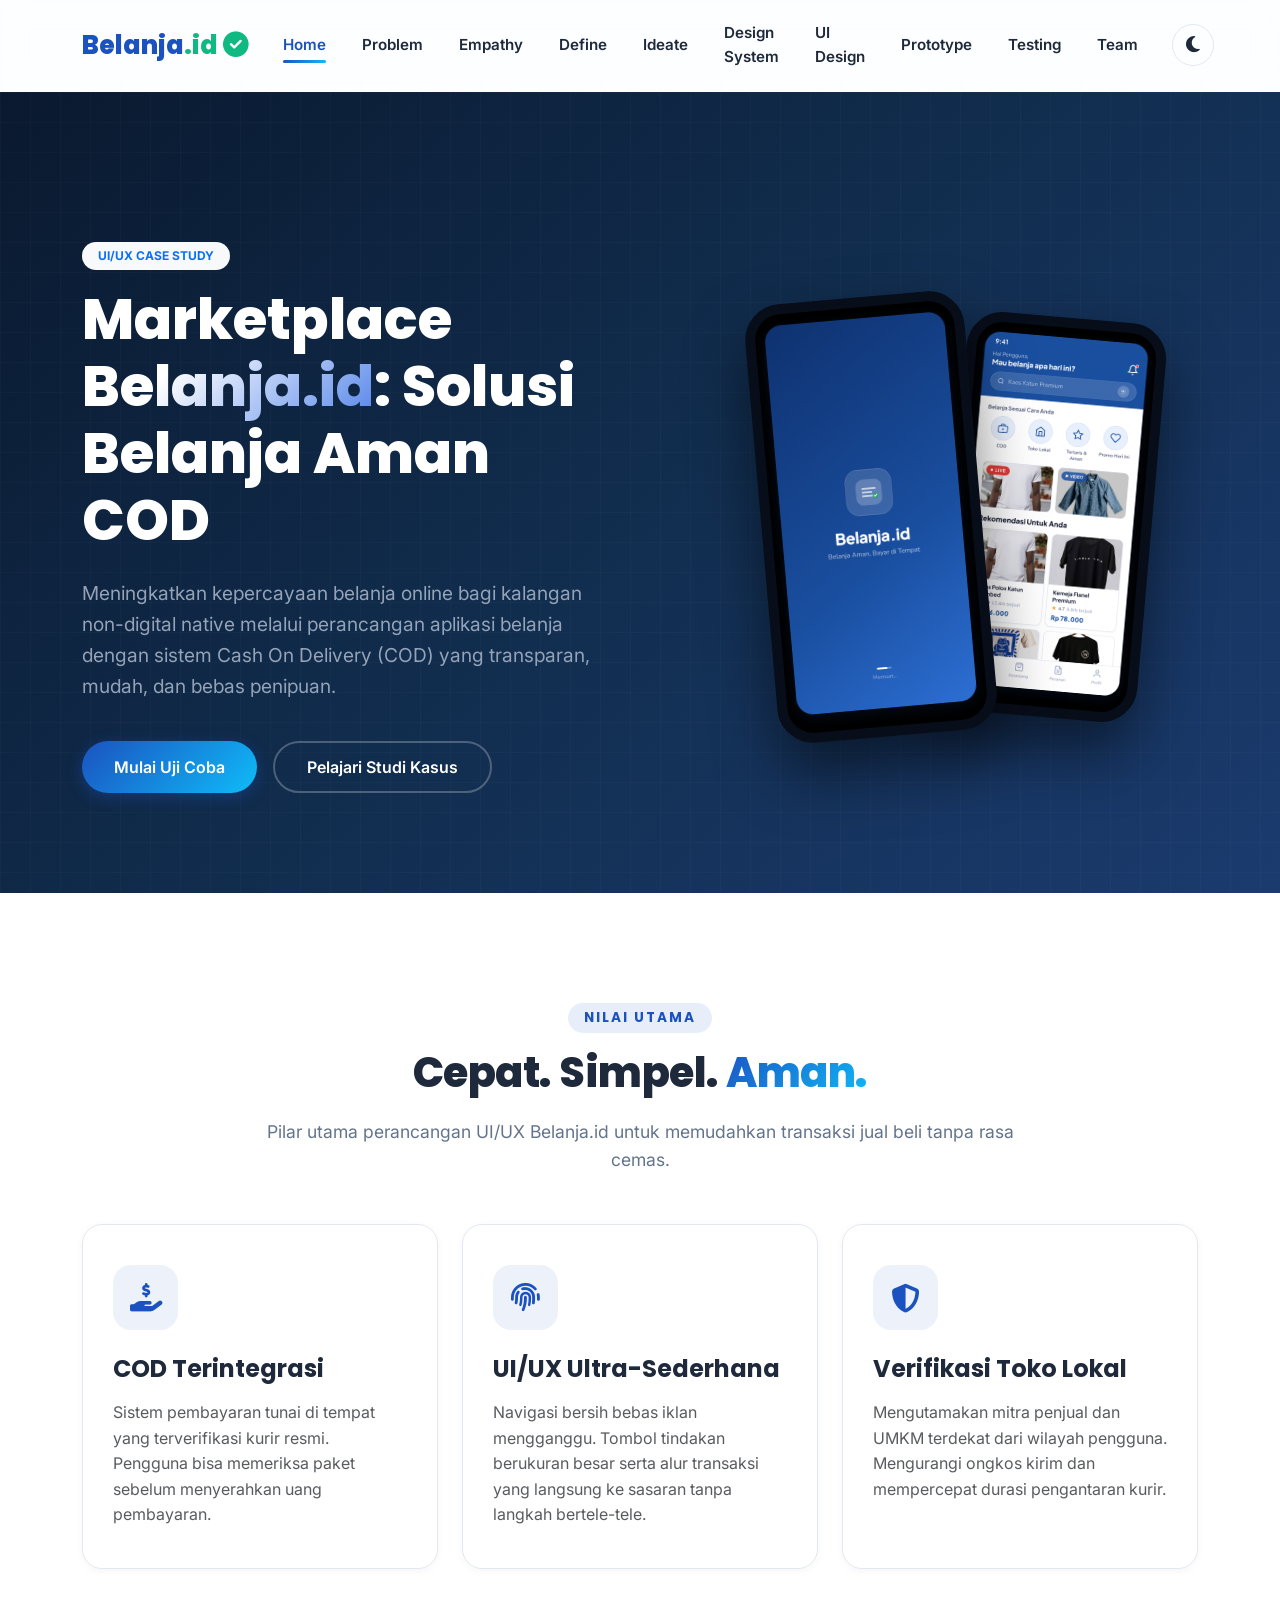
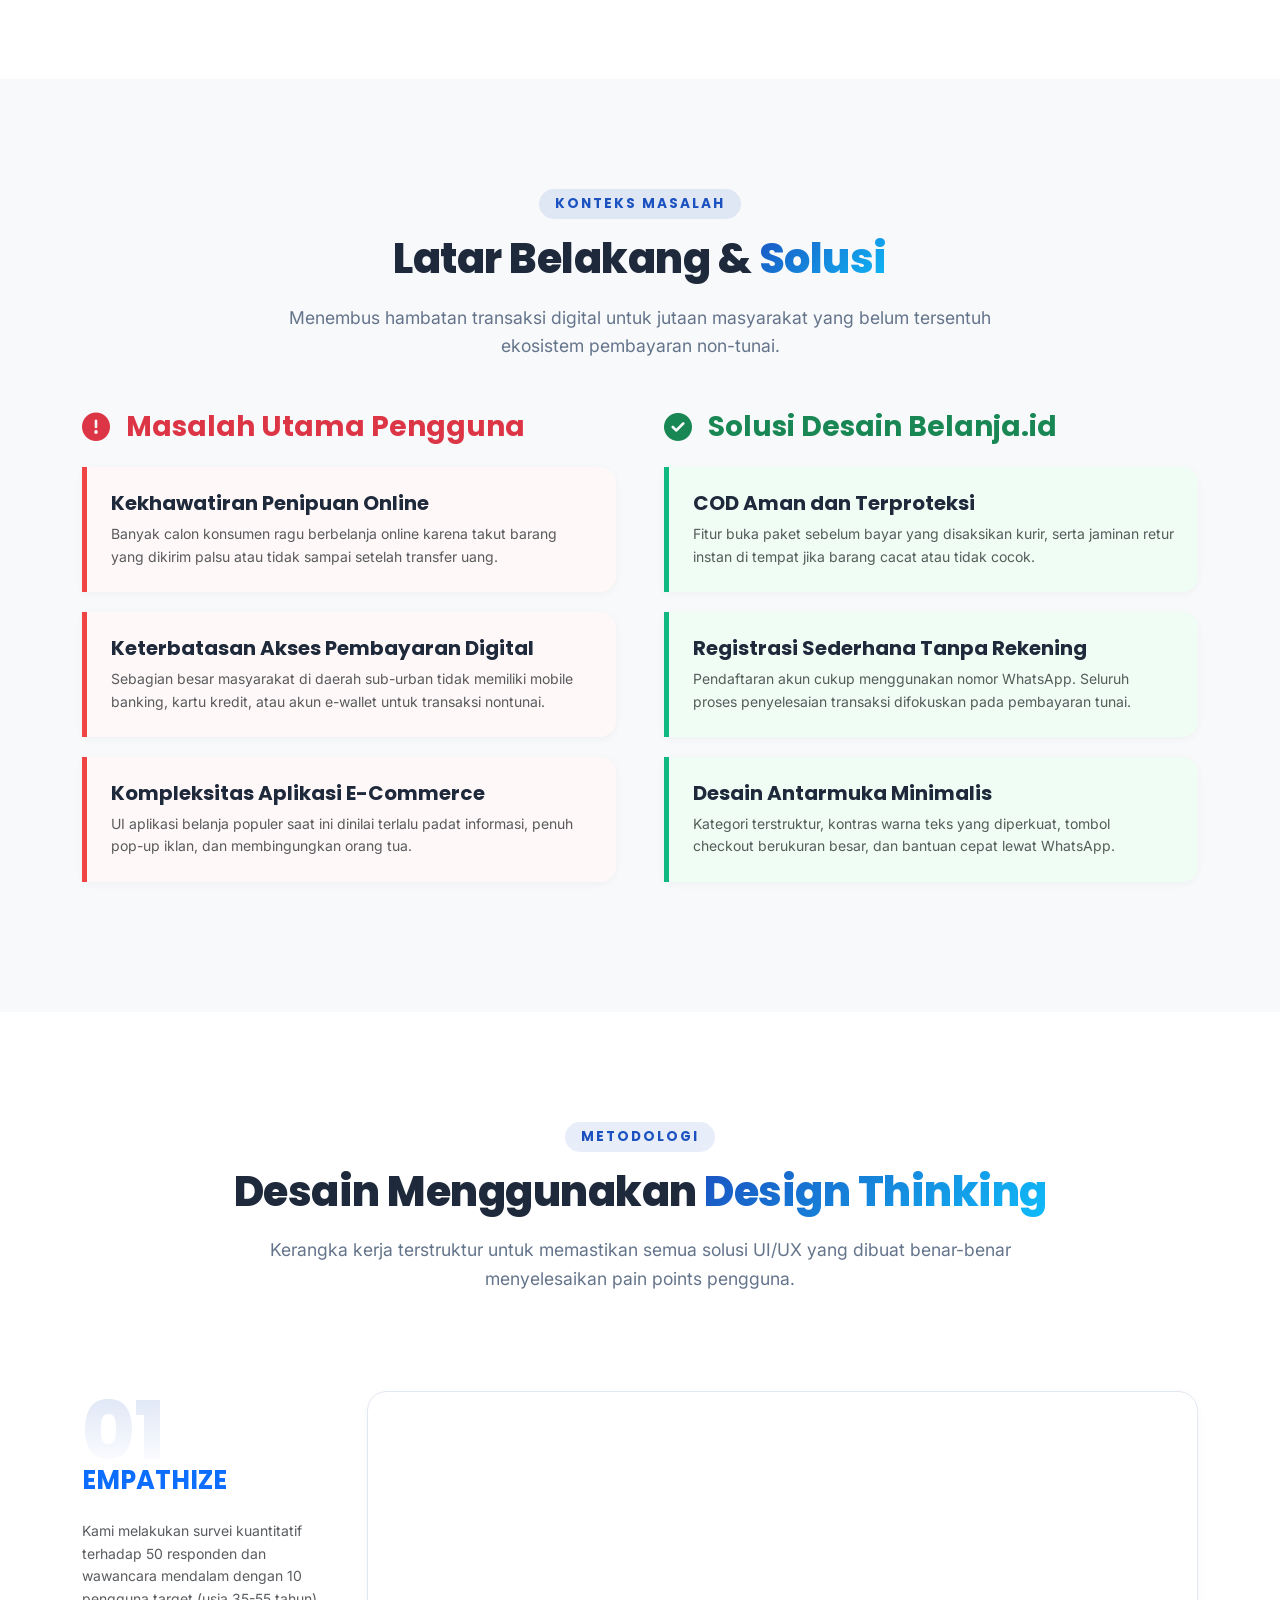
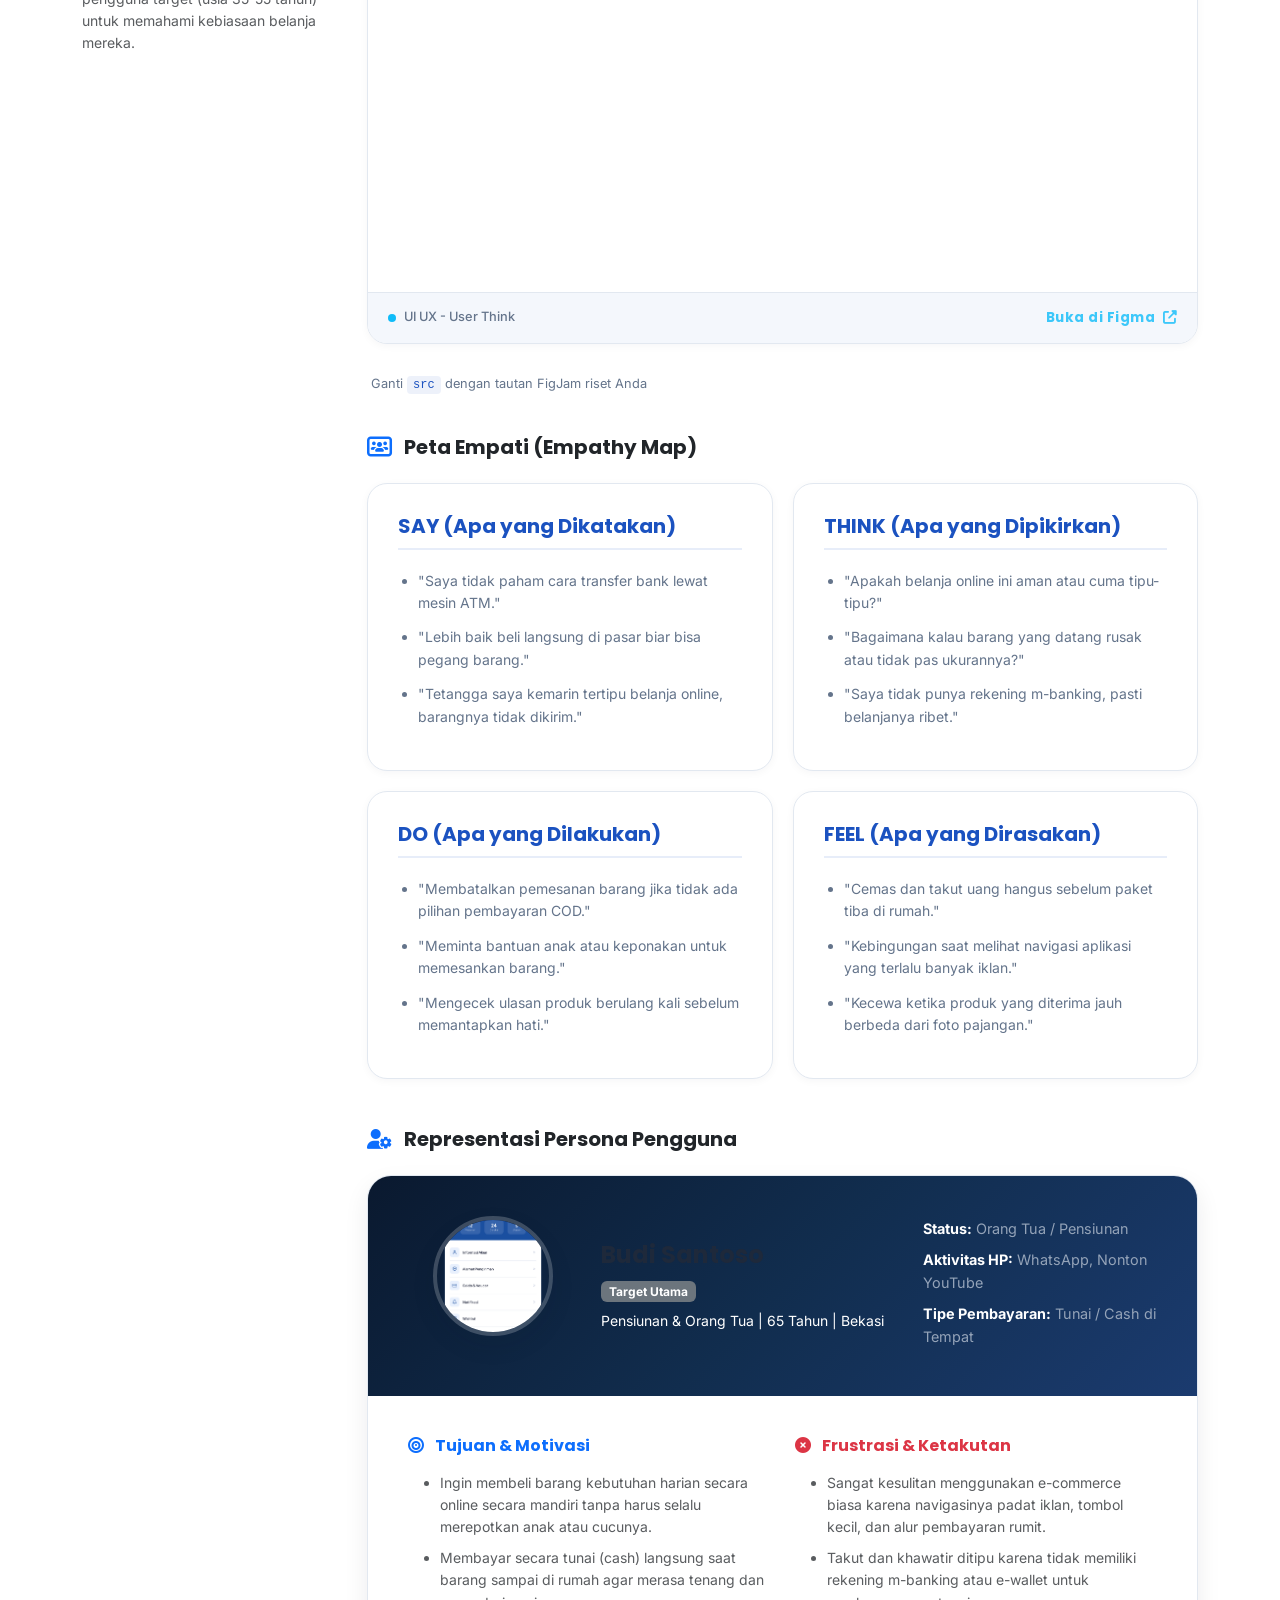
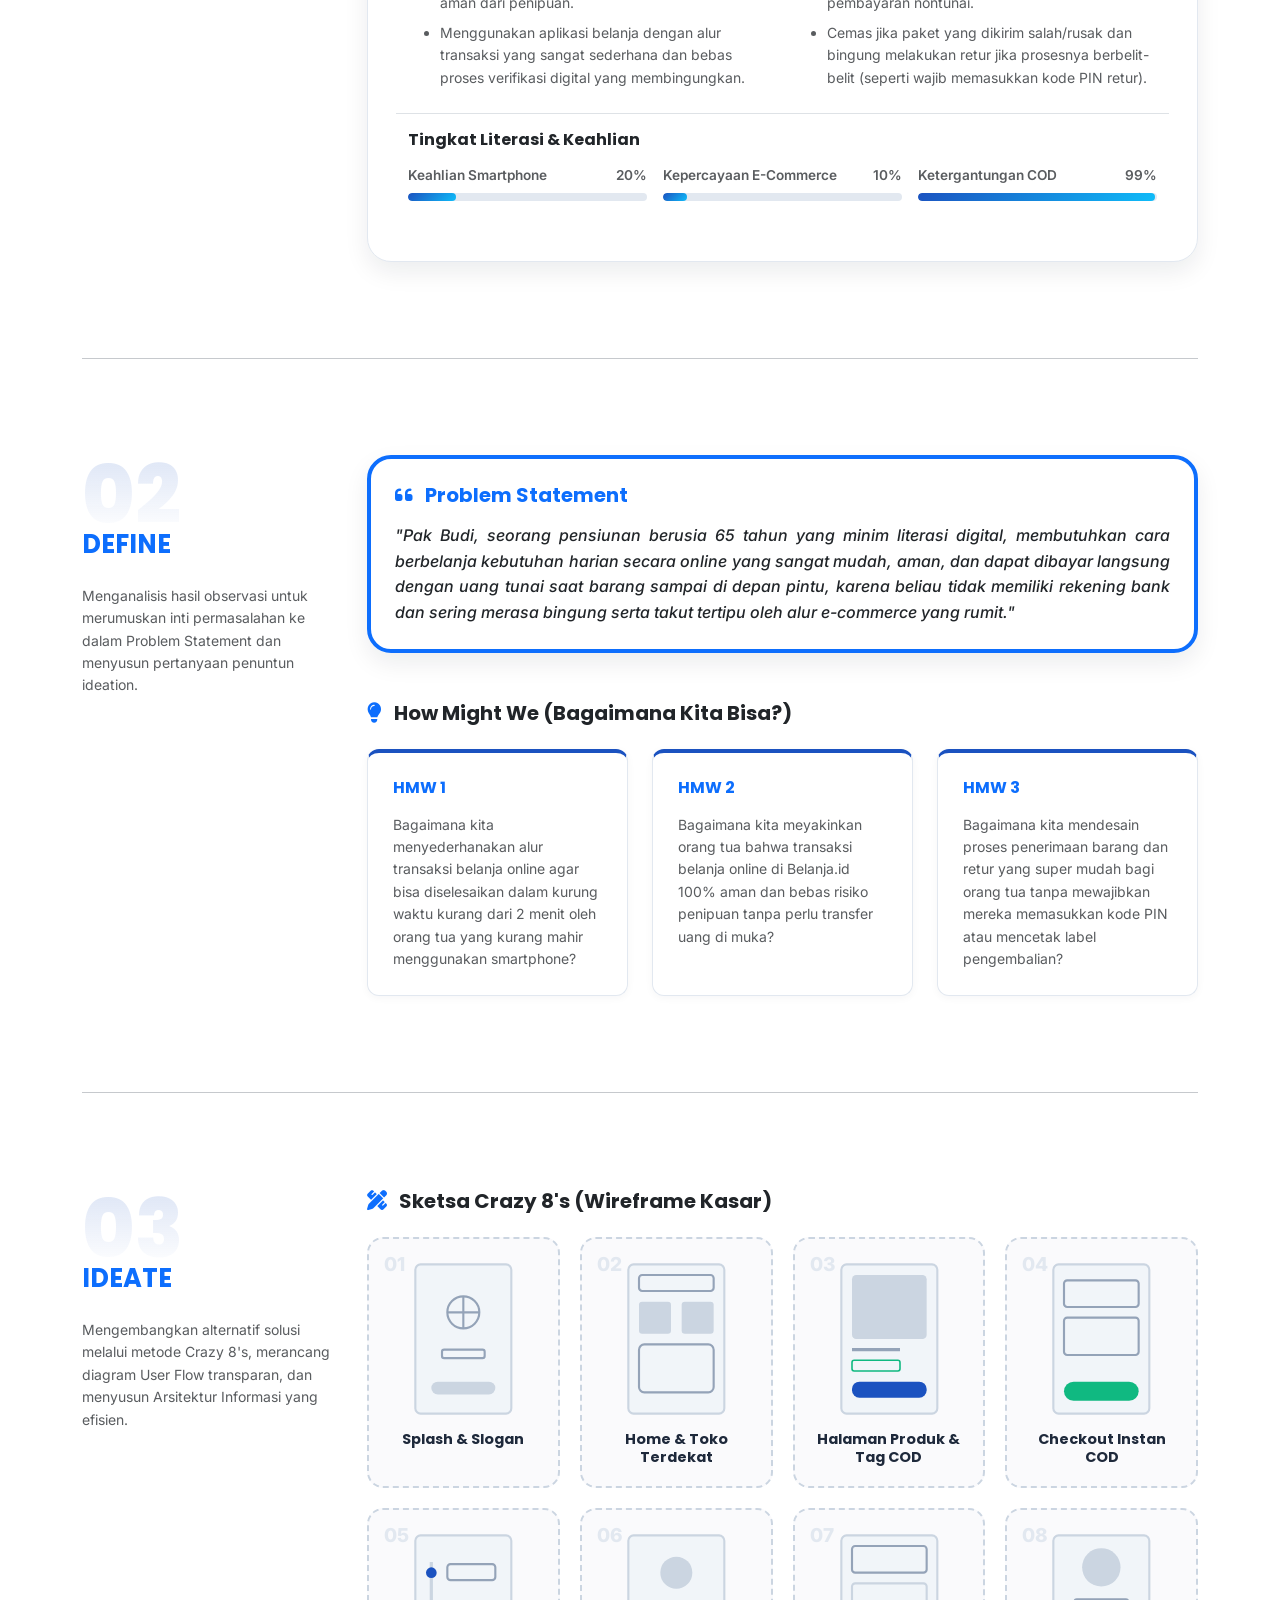
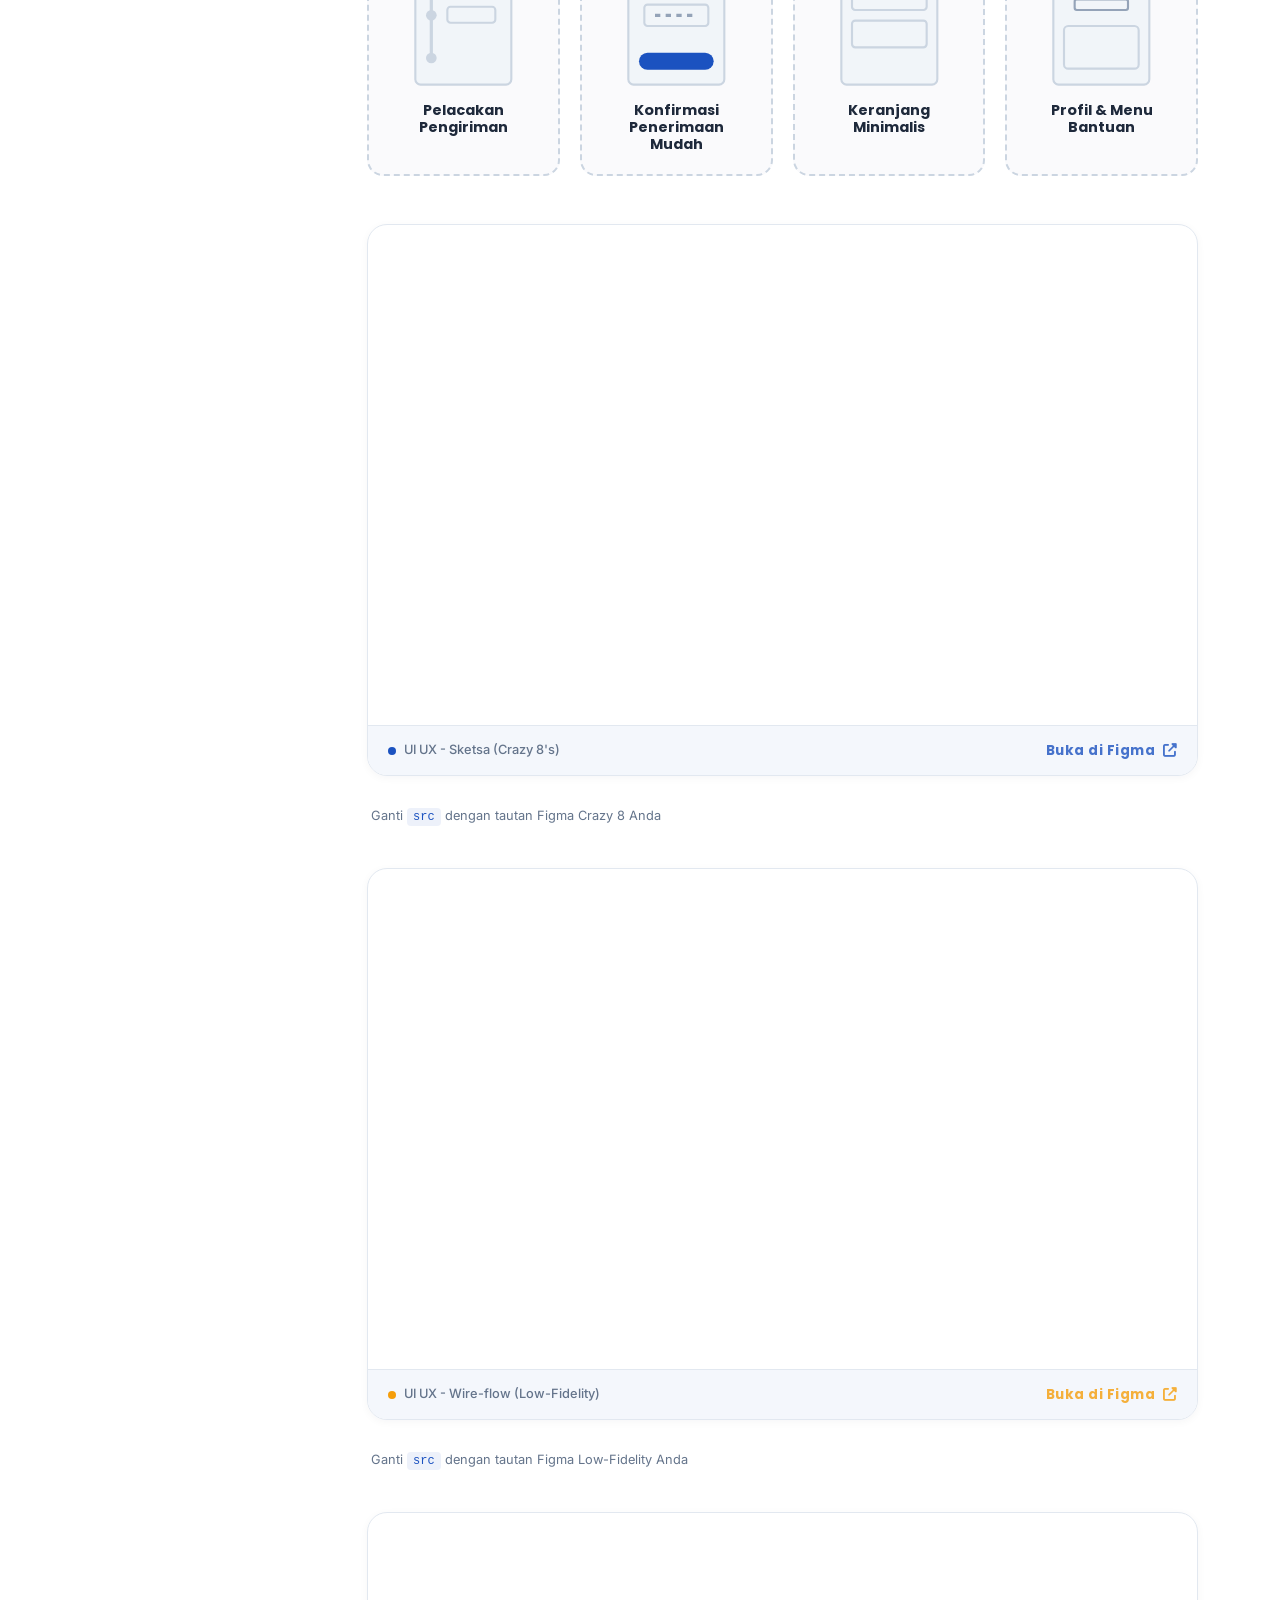
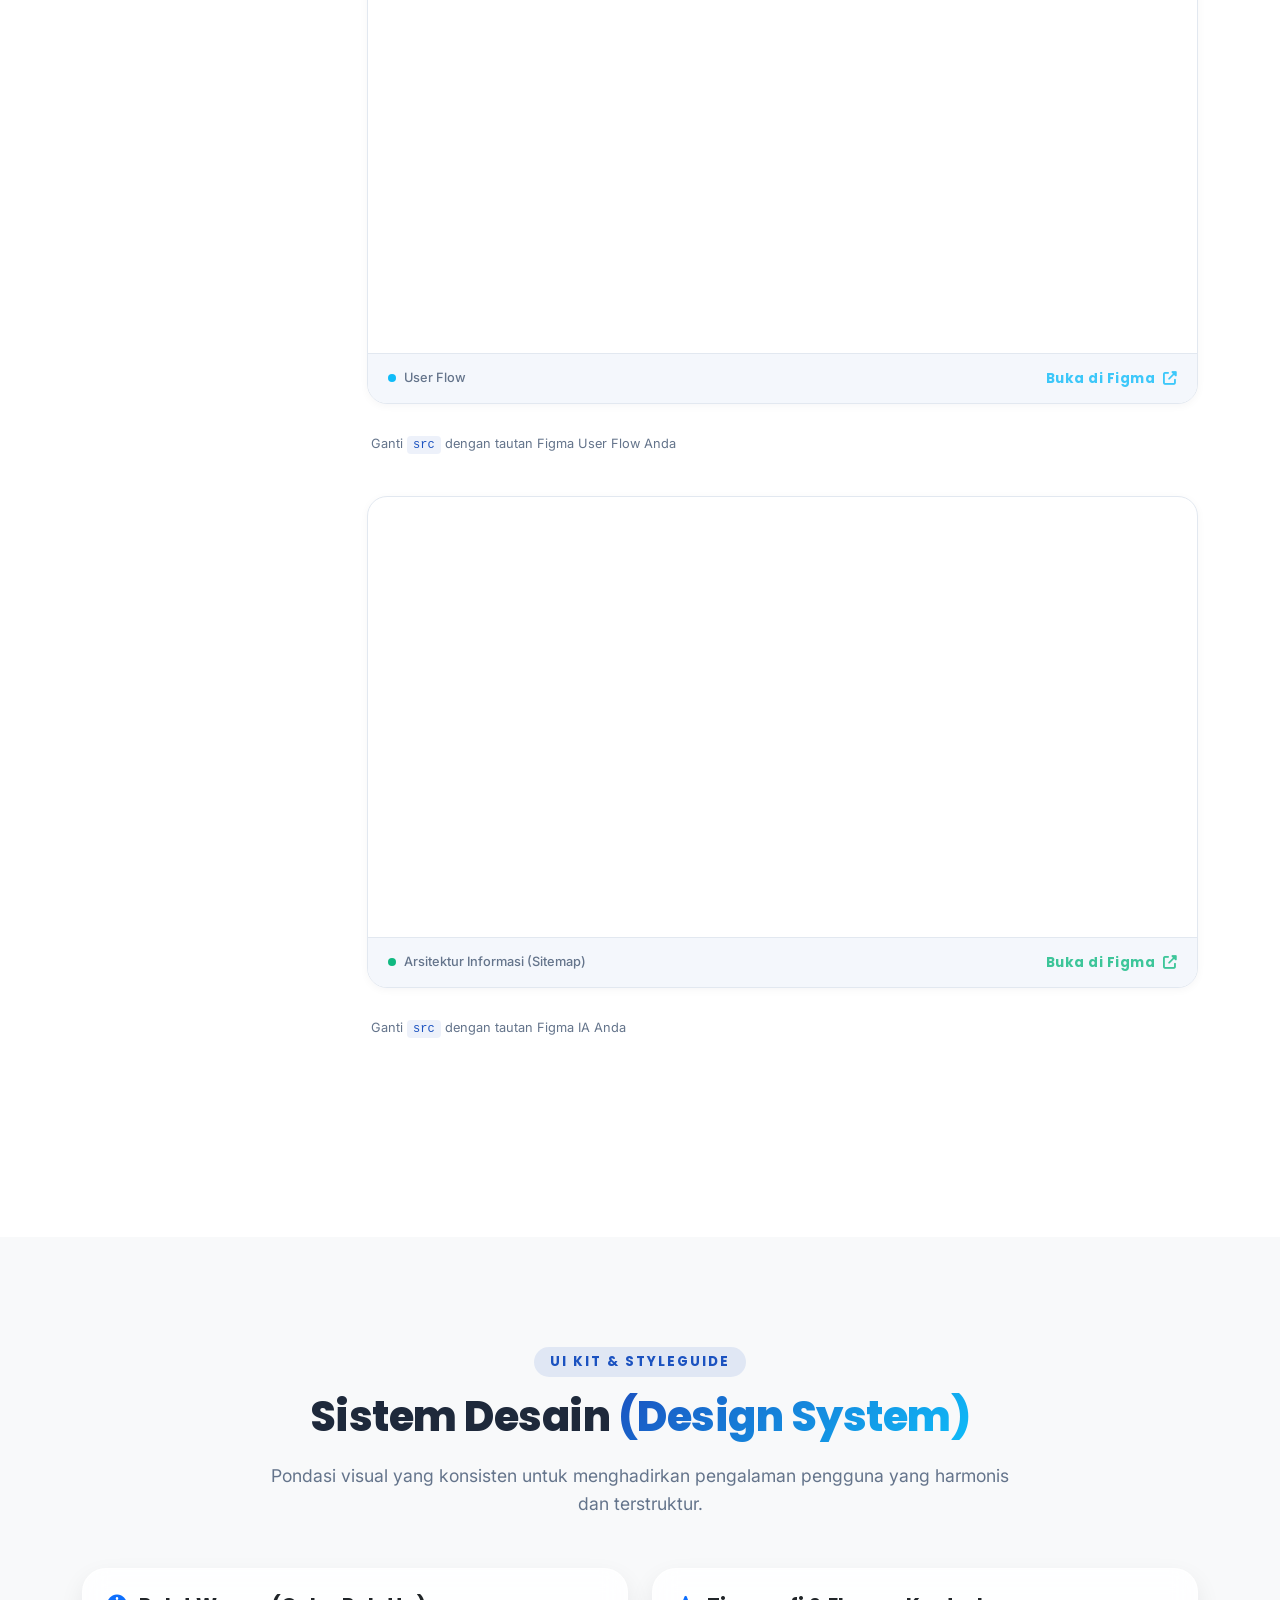
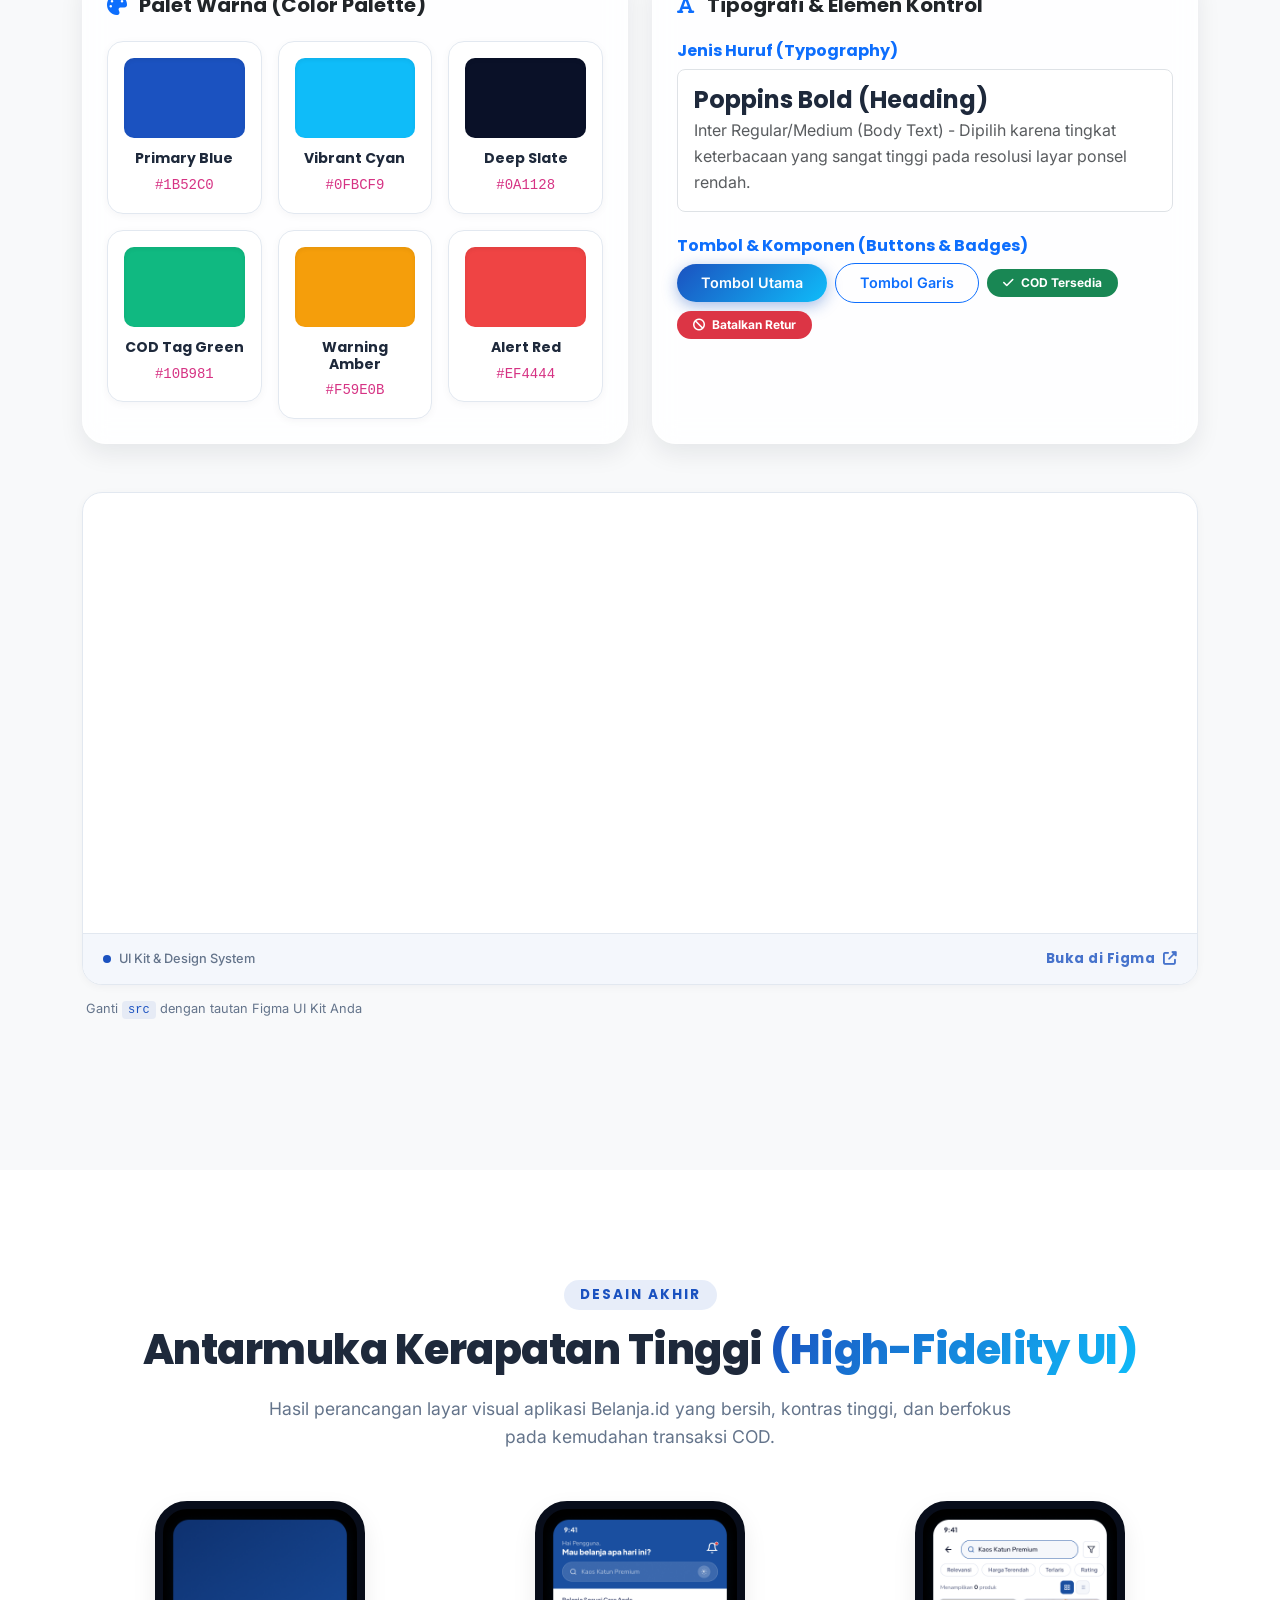
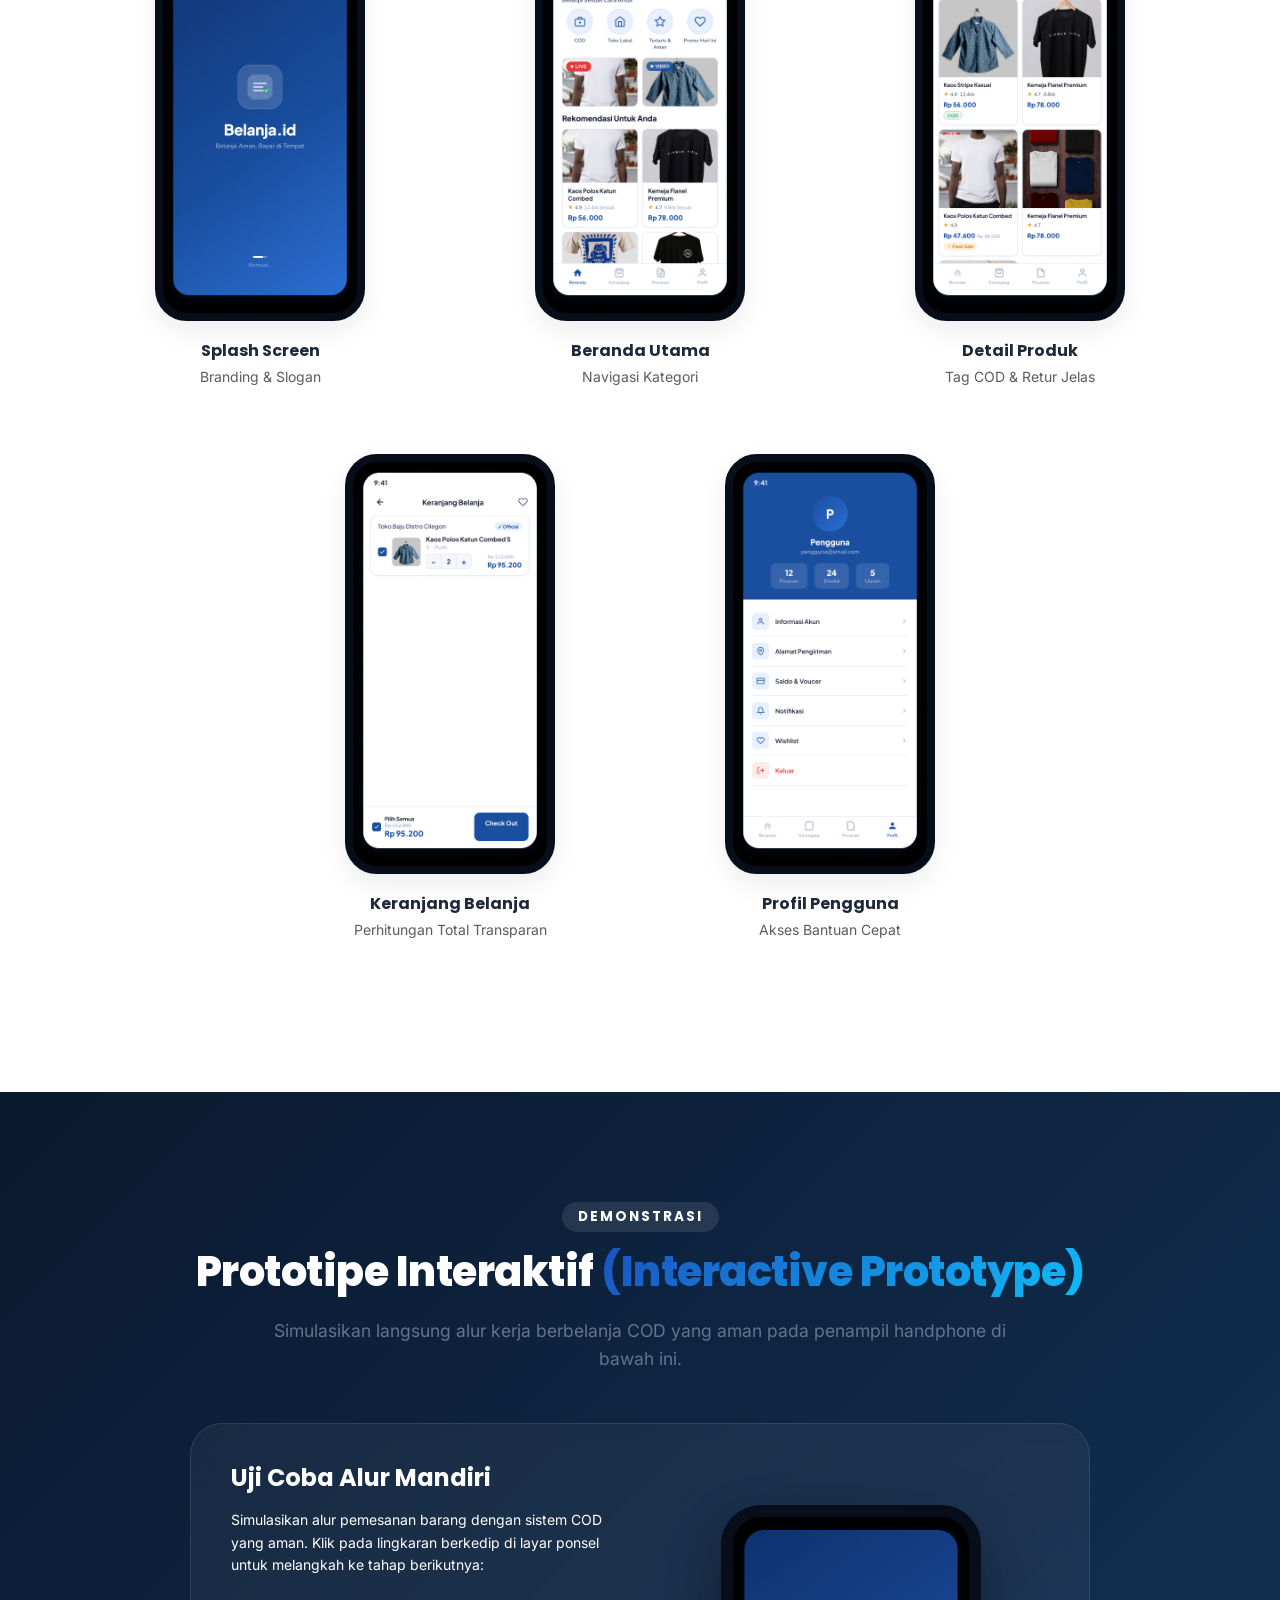
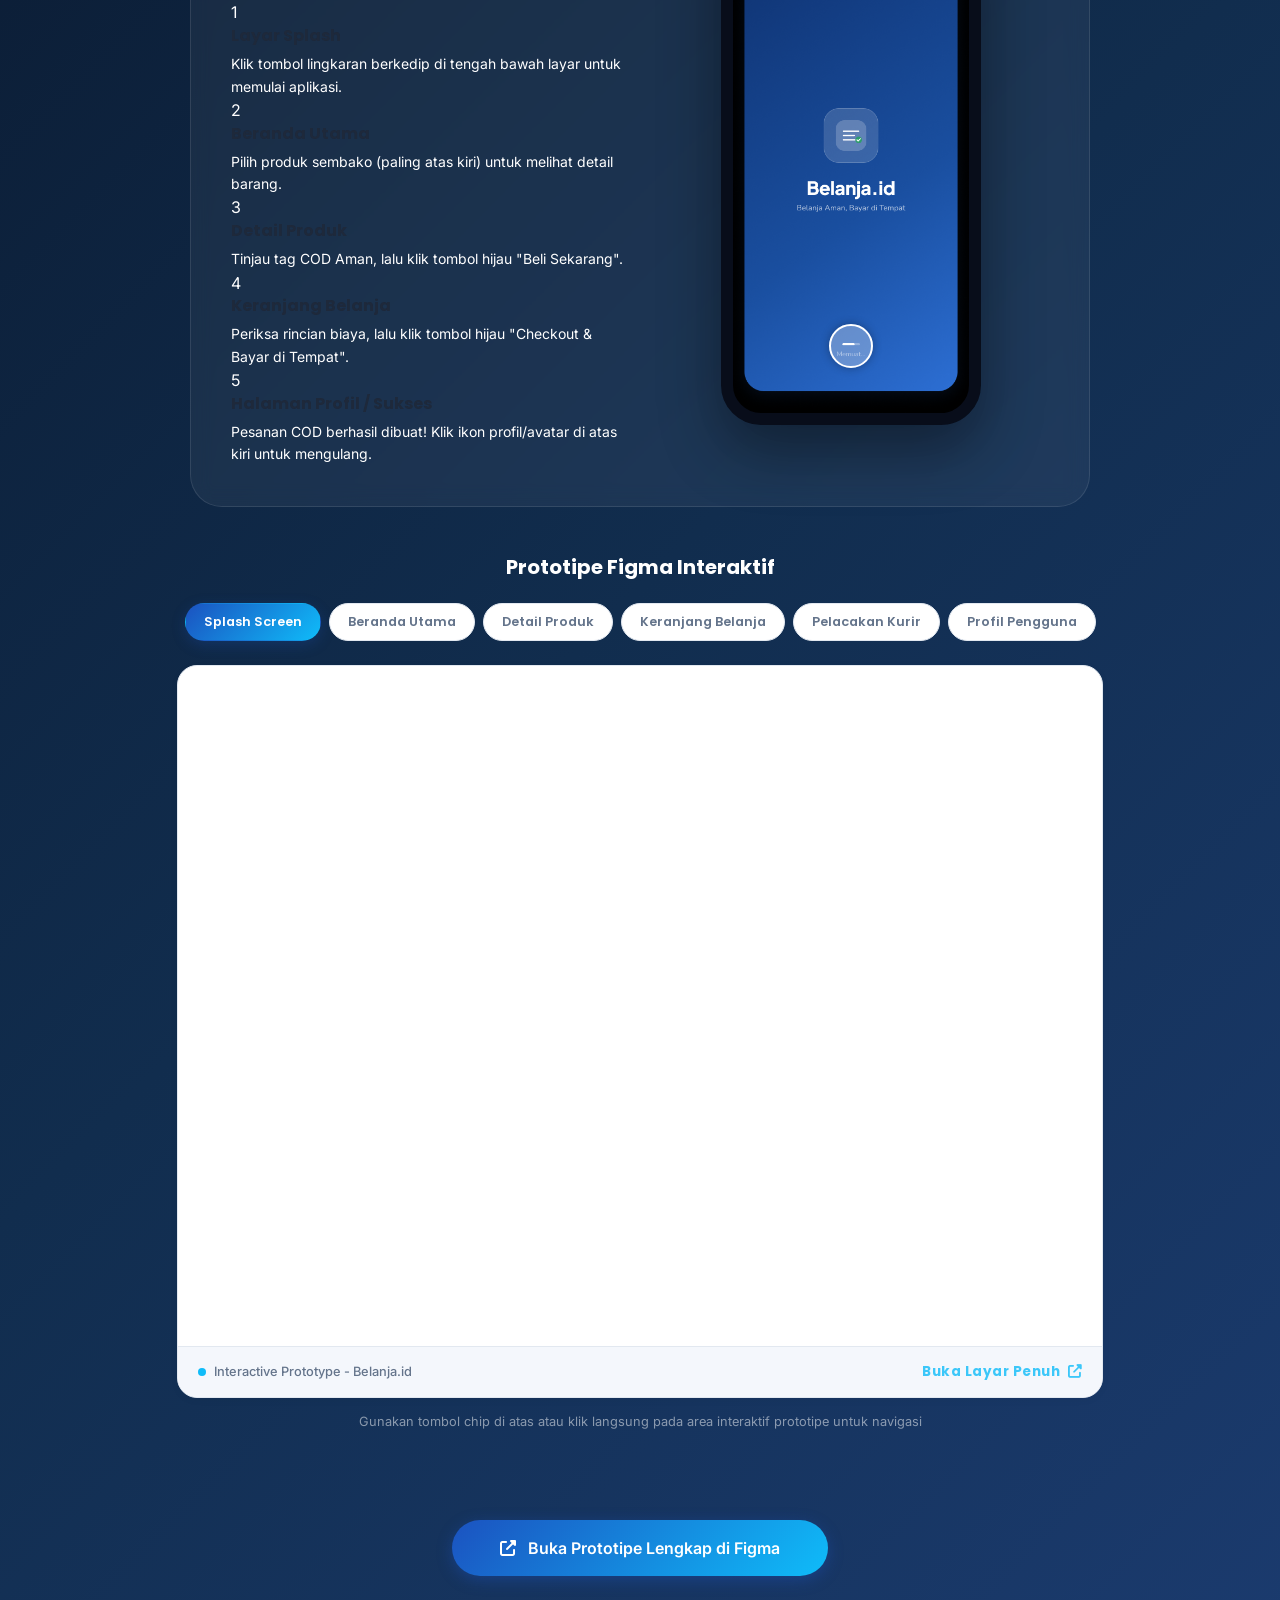
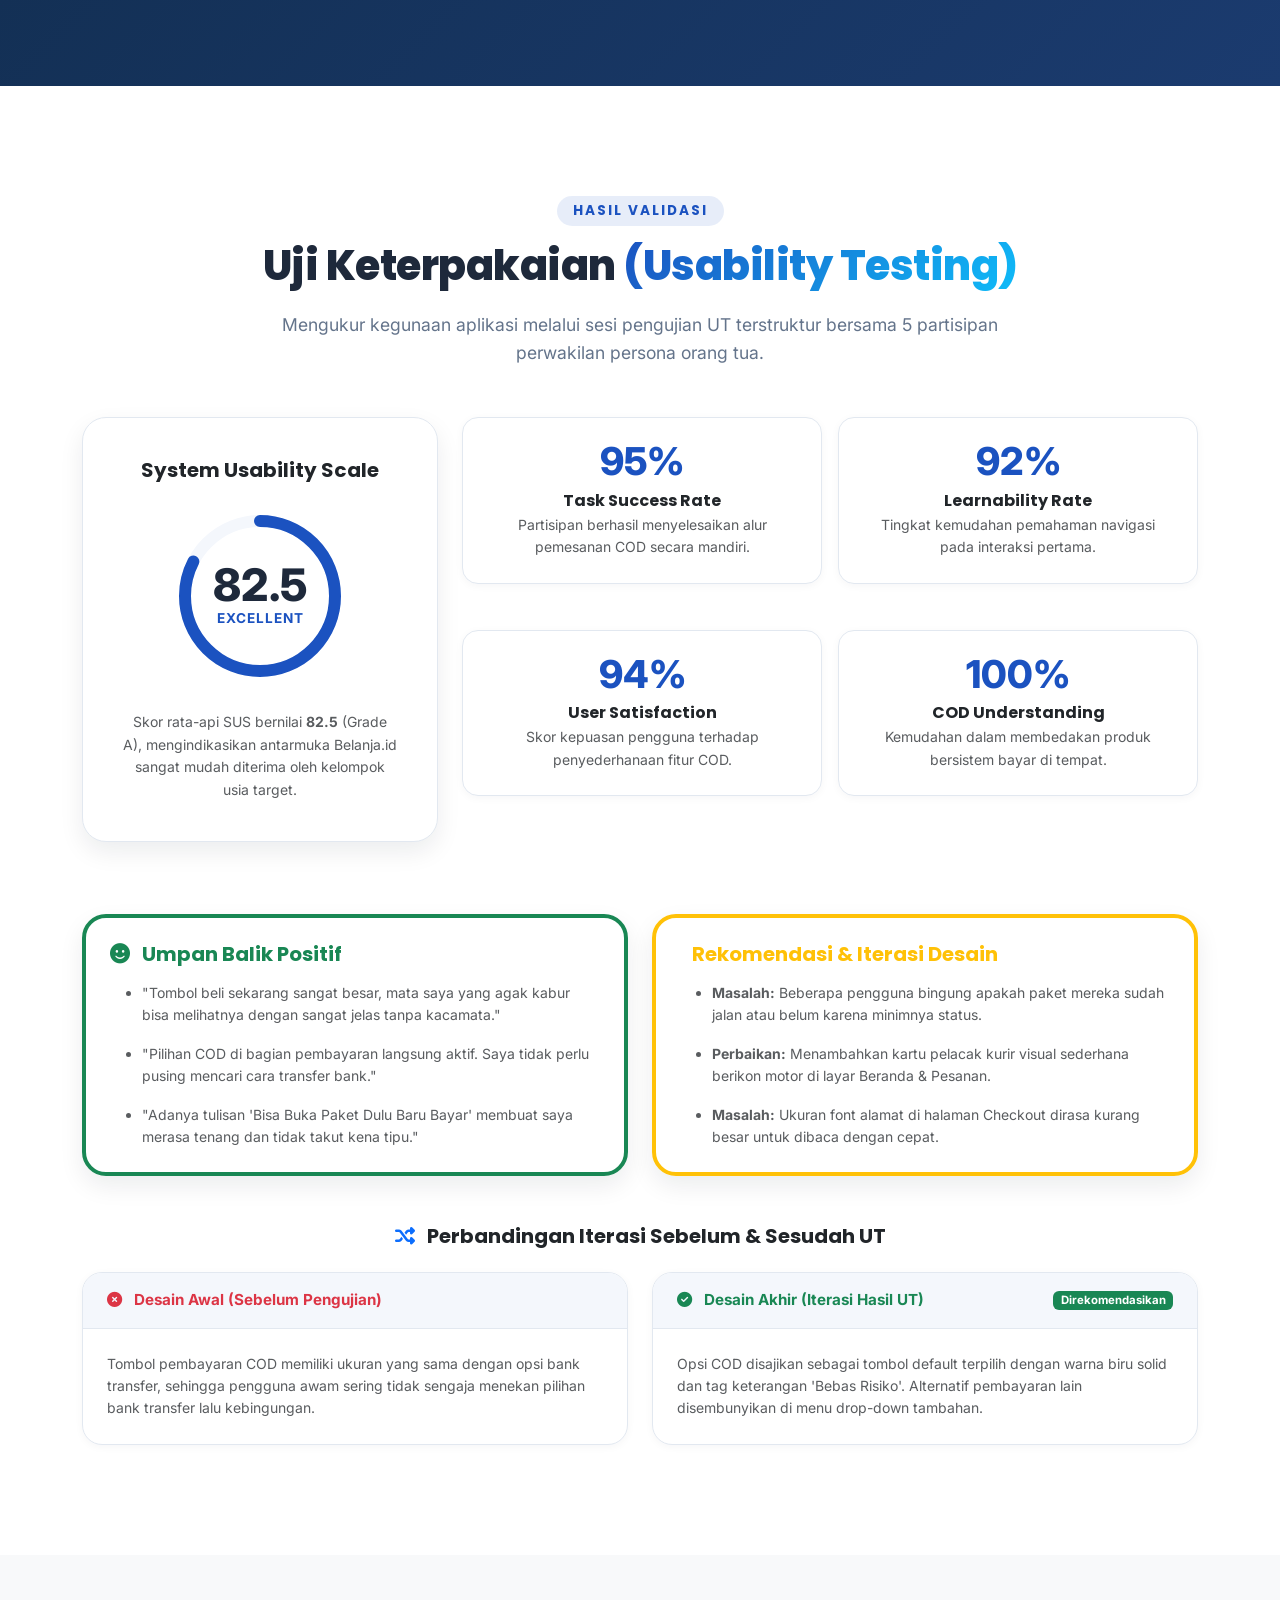
==== commit 39bcbb4f: "style: perbaiki format HTML pada comparison header" ====
--- a/index.html
+++ b/index.html
@@ -1060,7 +1060,8 @@
                         <div class="compare-header text-success">
                             <div class="d-flex justify-content-between align-items-center"><span><i
                                         class="fas fa-circle-check me-2"></i> Desain Akhir (Iterasi Hasil UT)</span>
-                                <span class="badge bg-success small">Direkomendasikan</span></div>
+                                <span class="badge bg-success small">Direkomendasikan</span>
+                            </div>
                         </div>
                         <div class="compare-body">
                             <p class="text-muted small mb-0">Opsi COD disajikan sebagai tombol default terpilih dengan
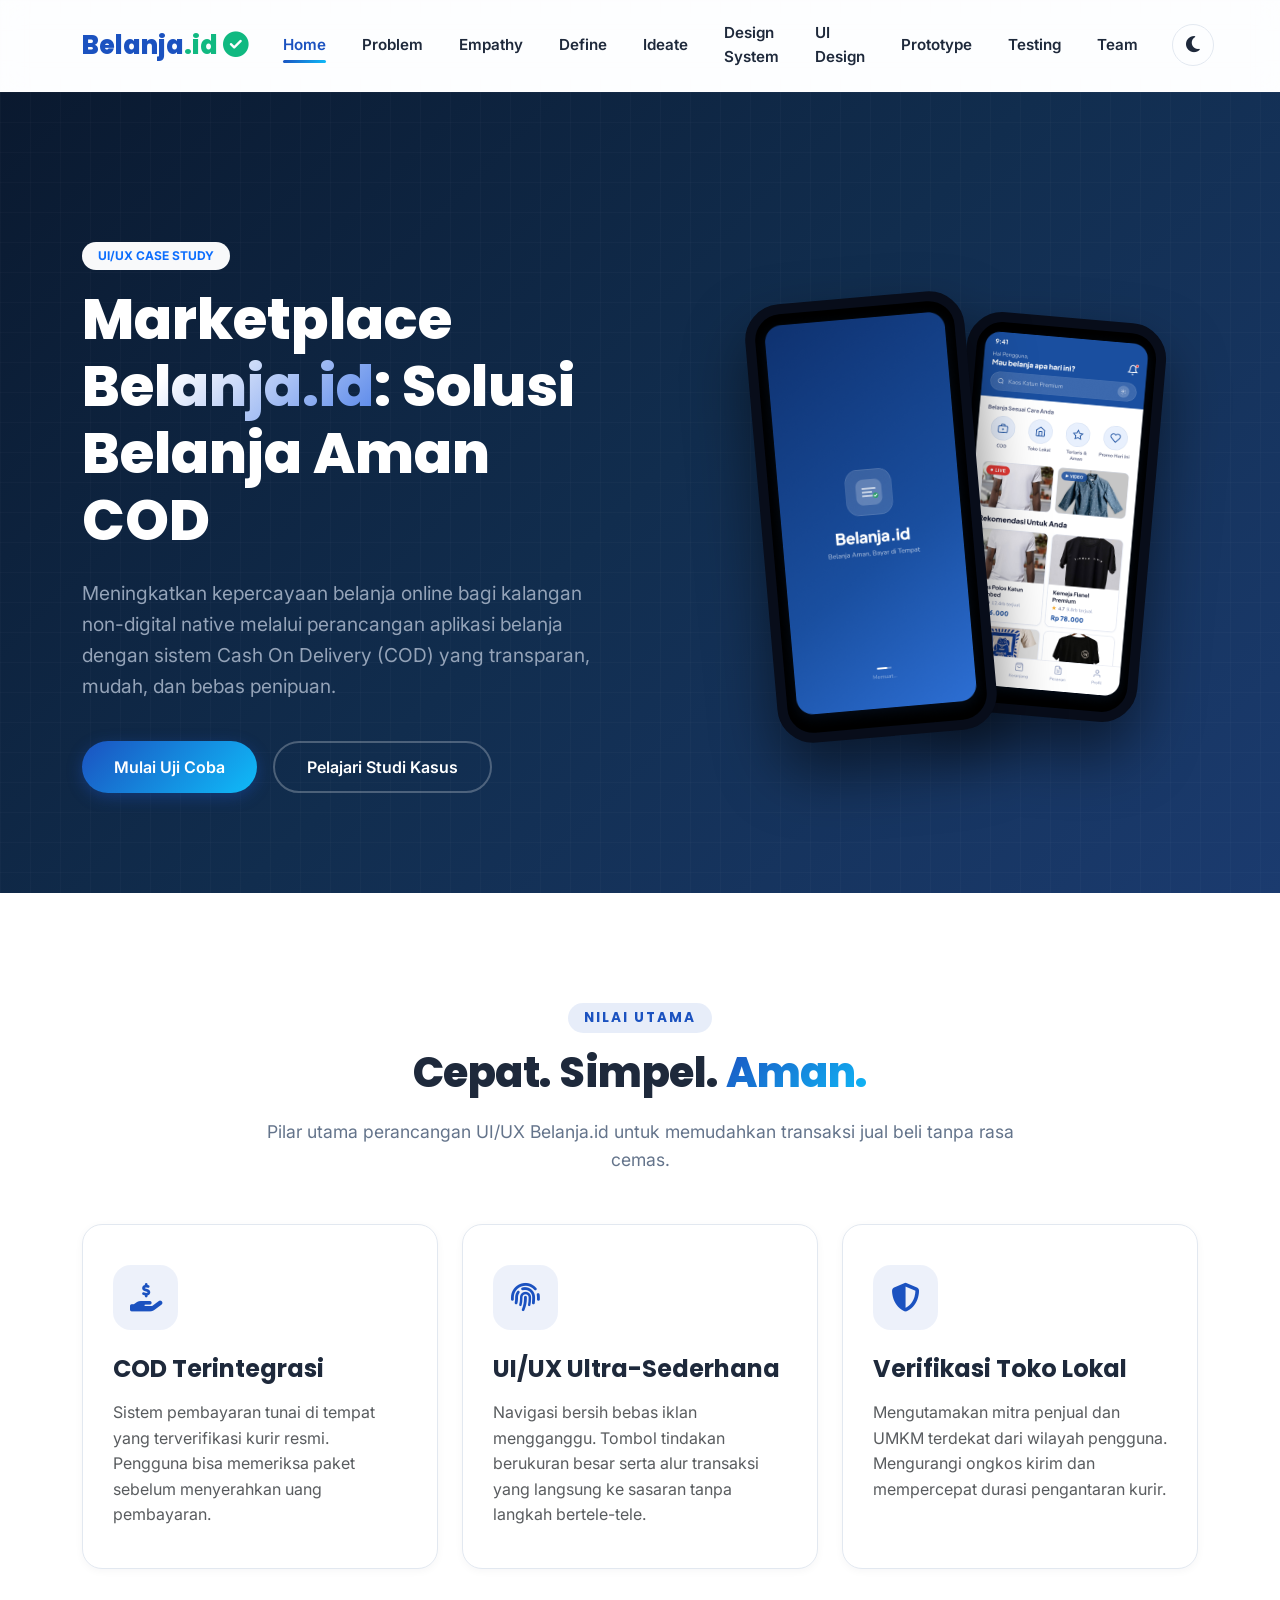
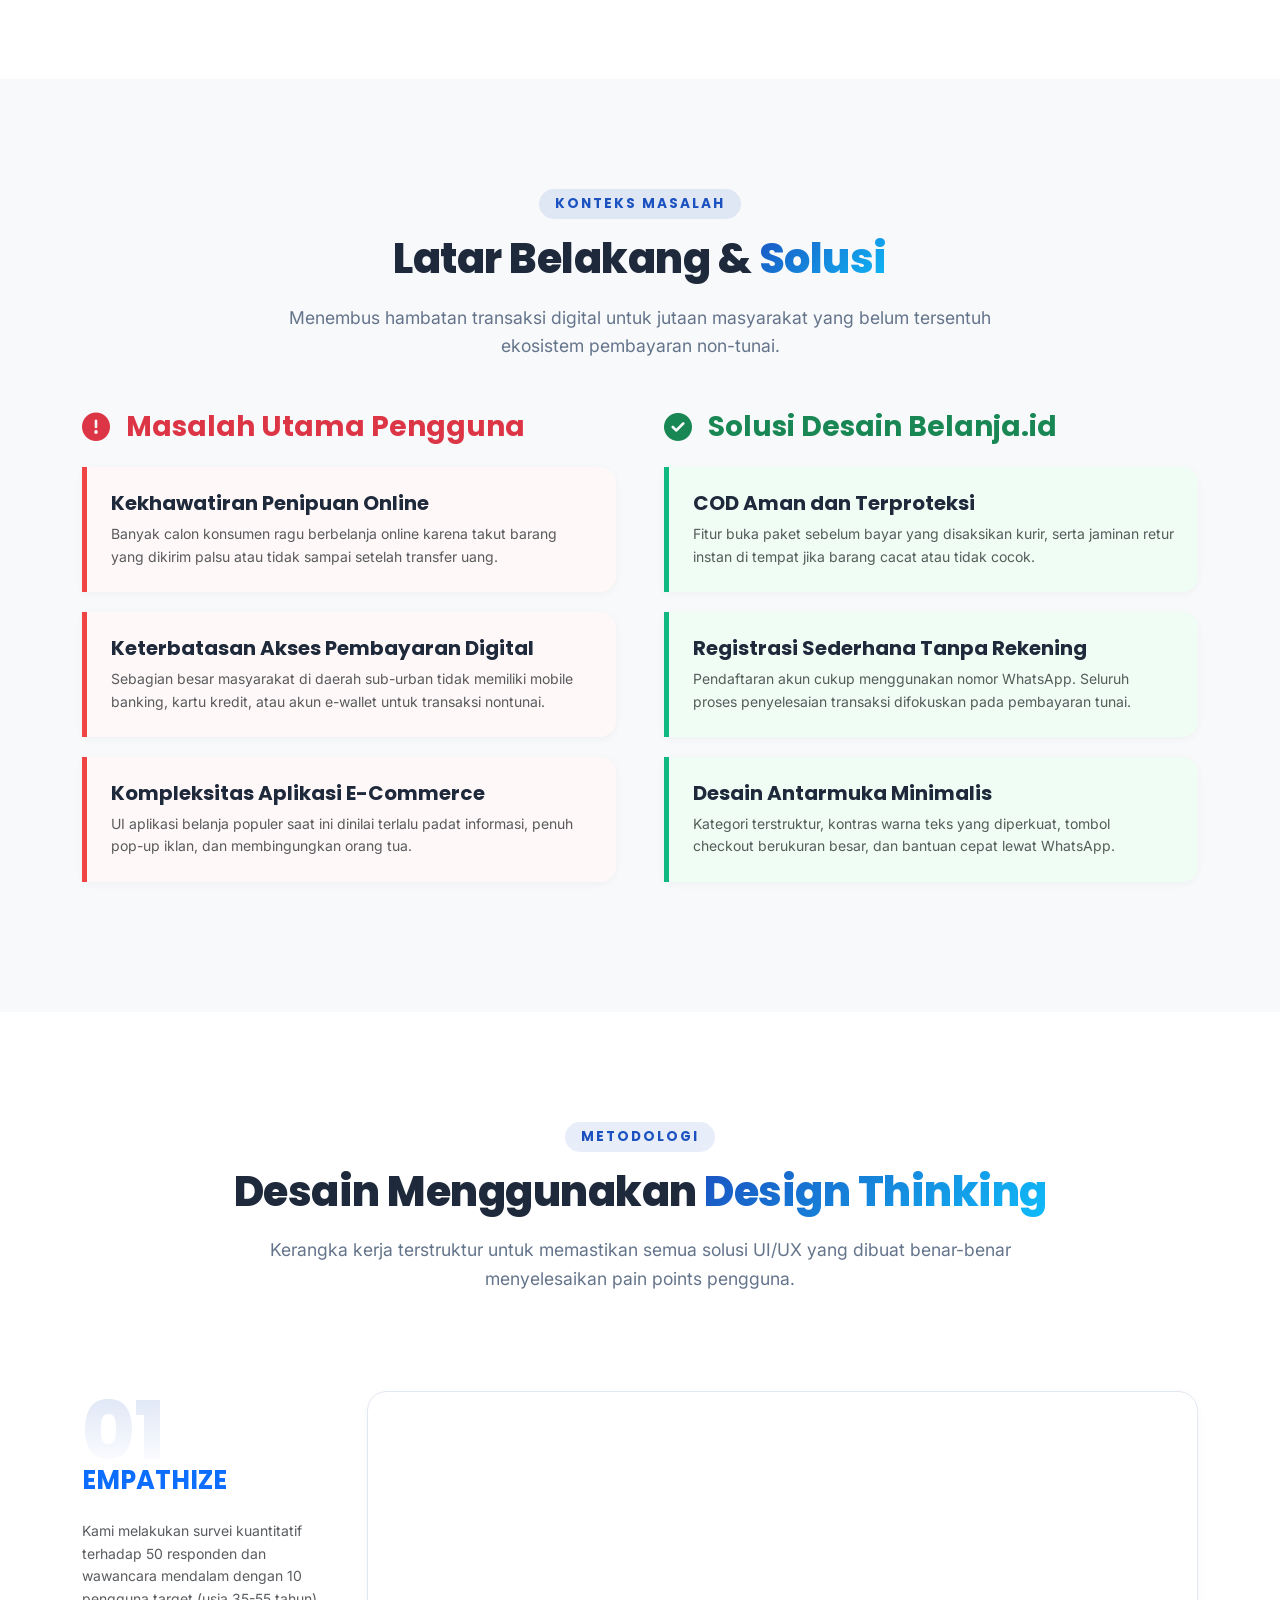
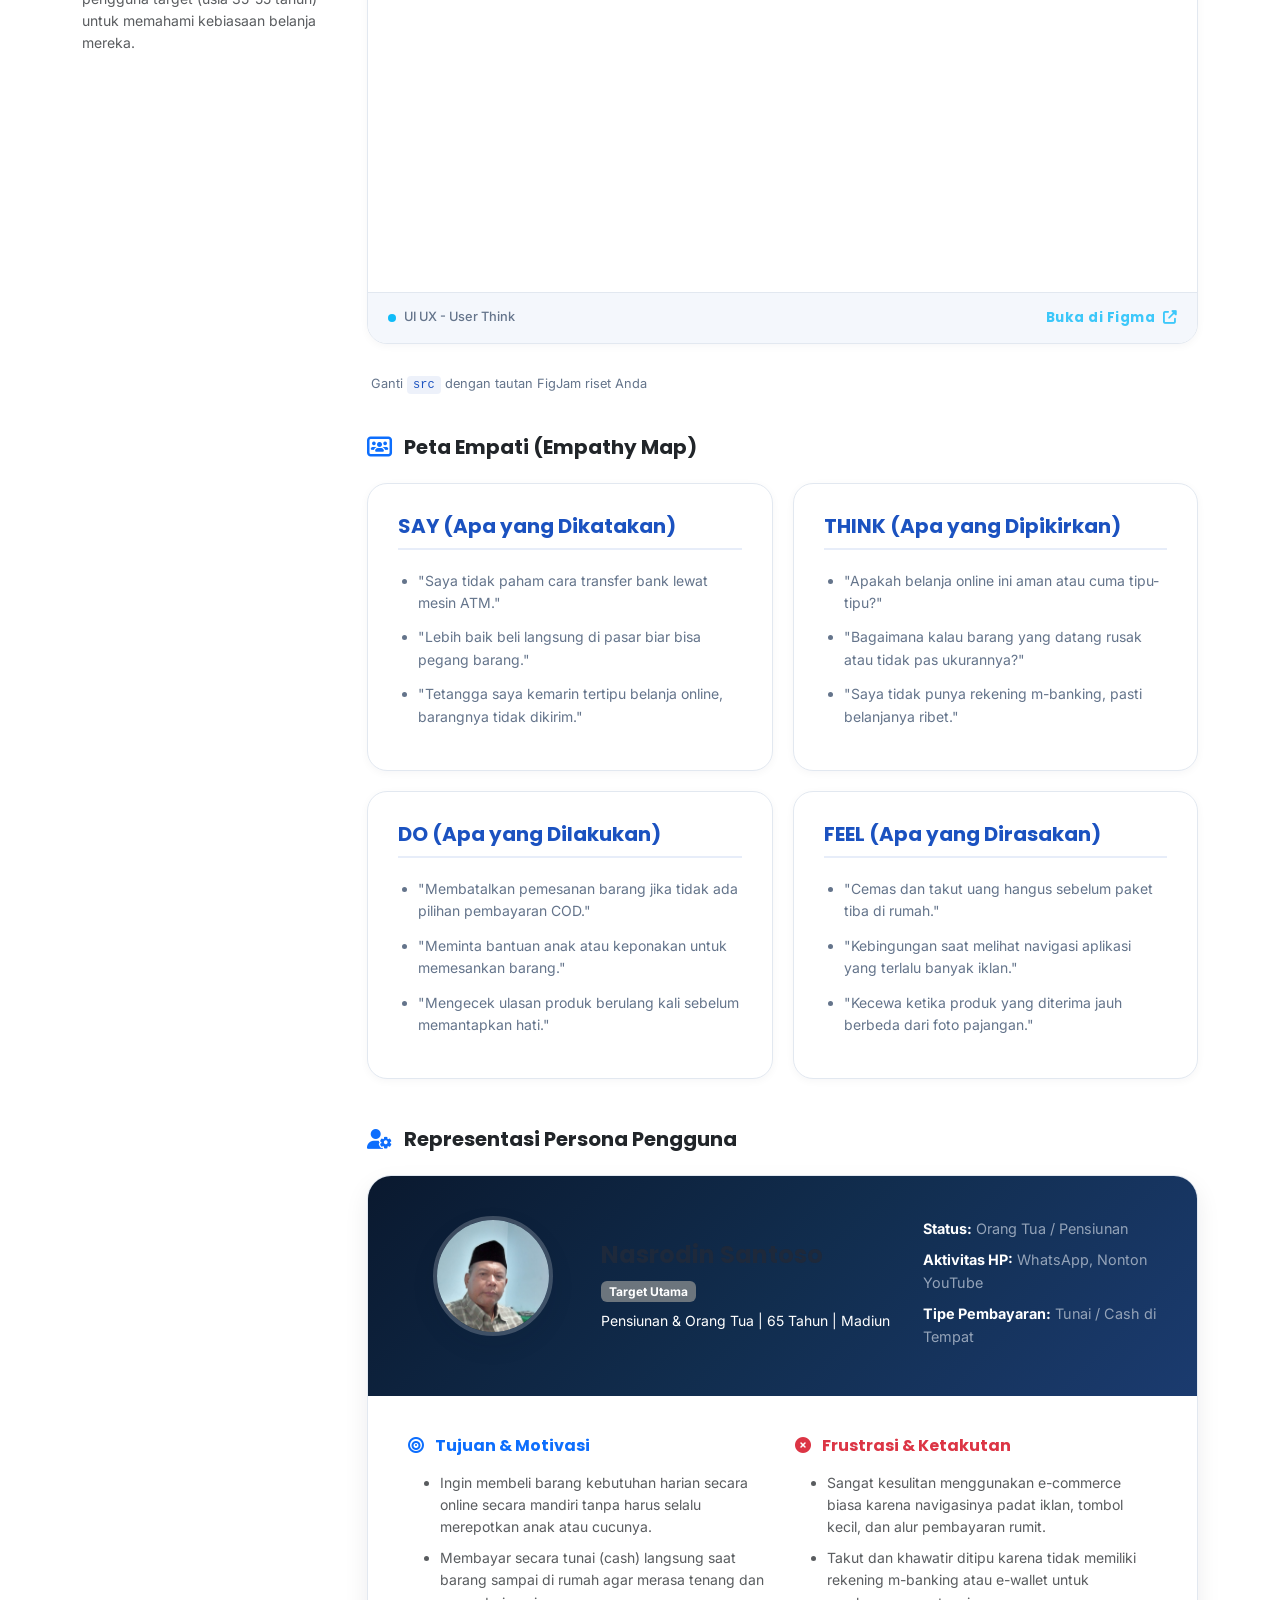
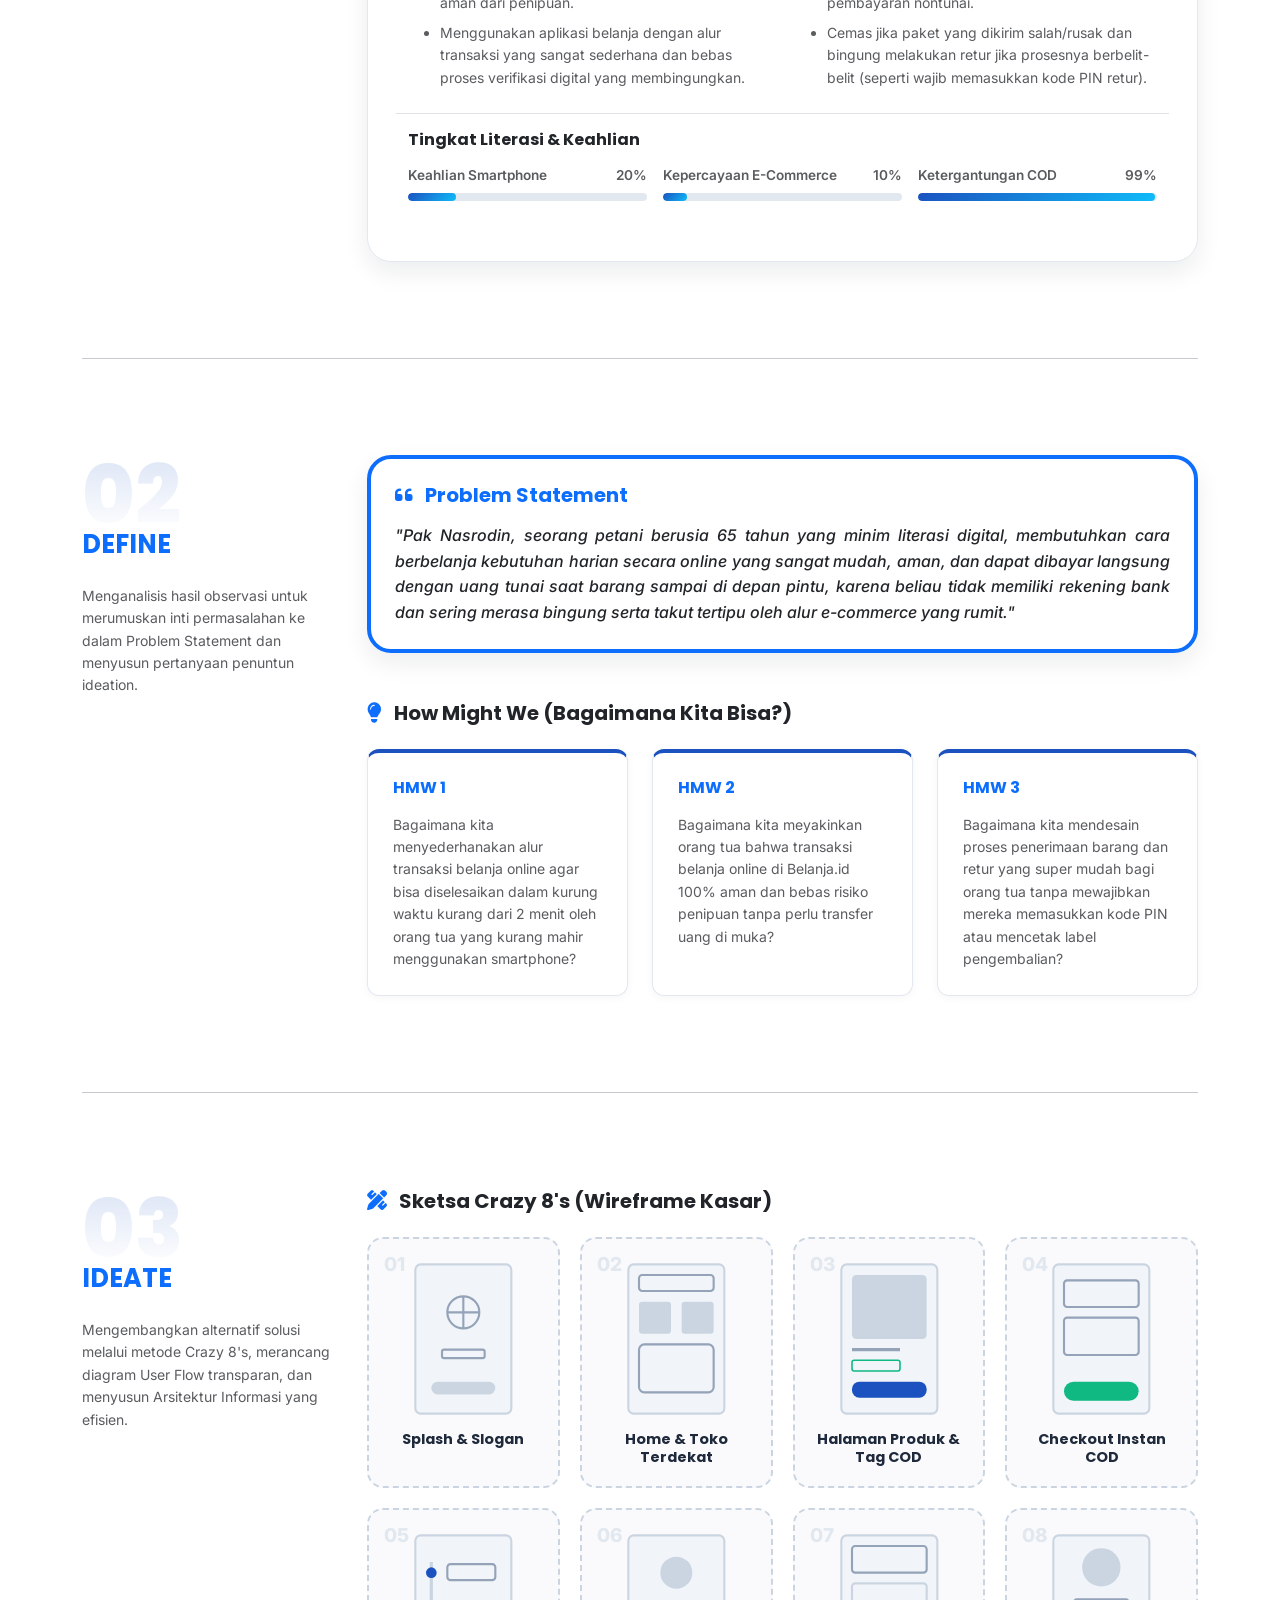
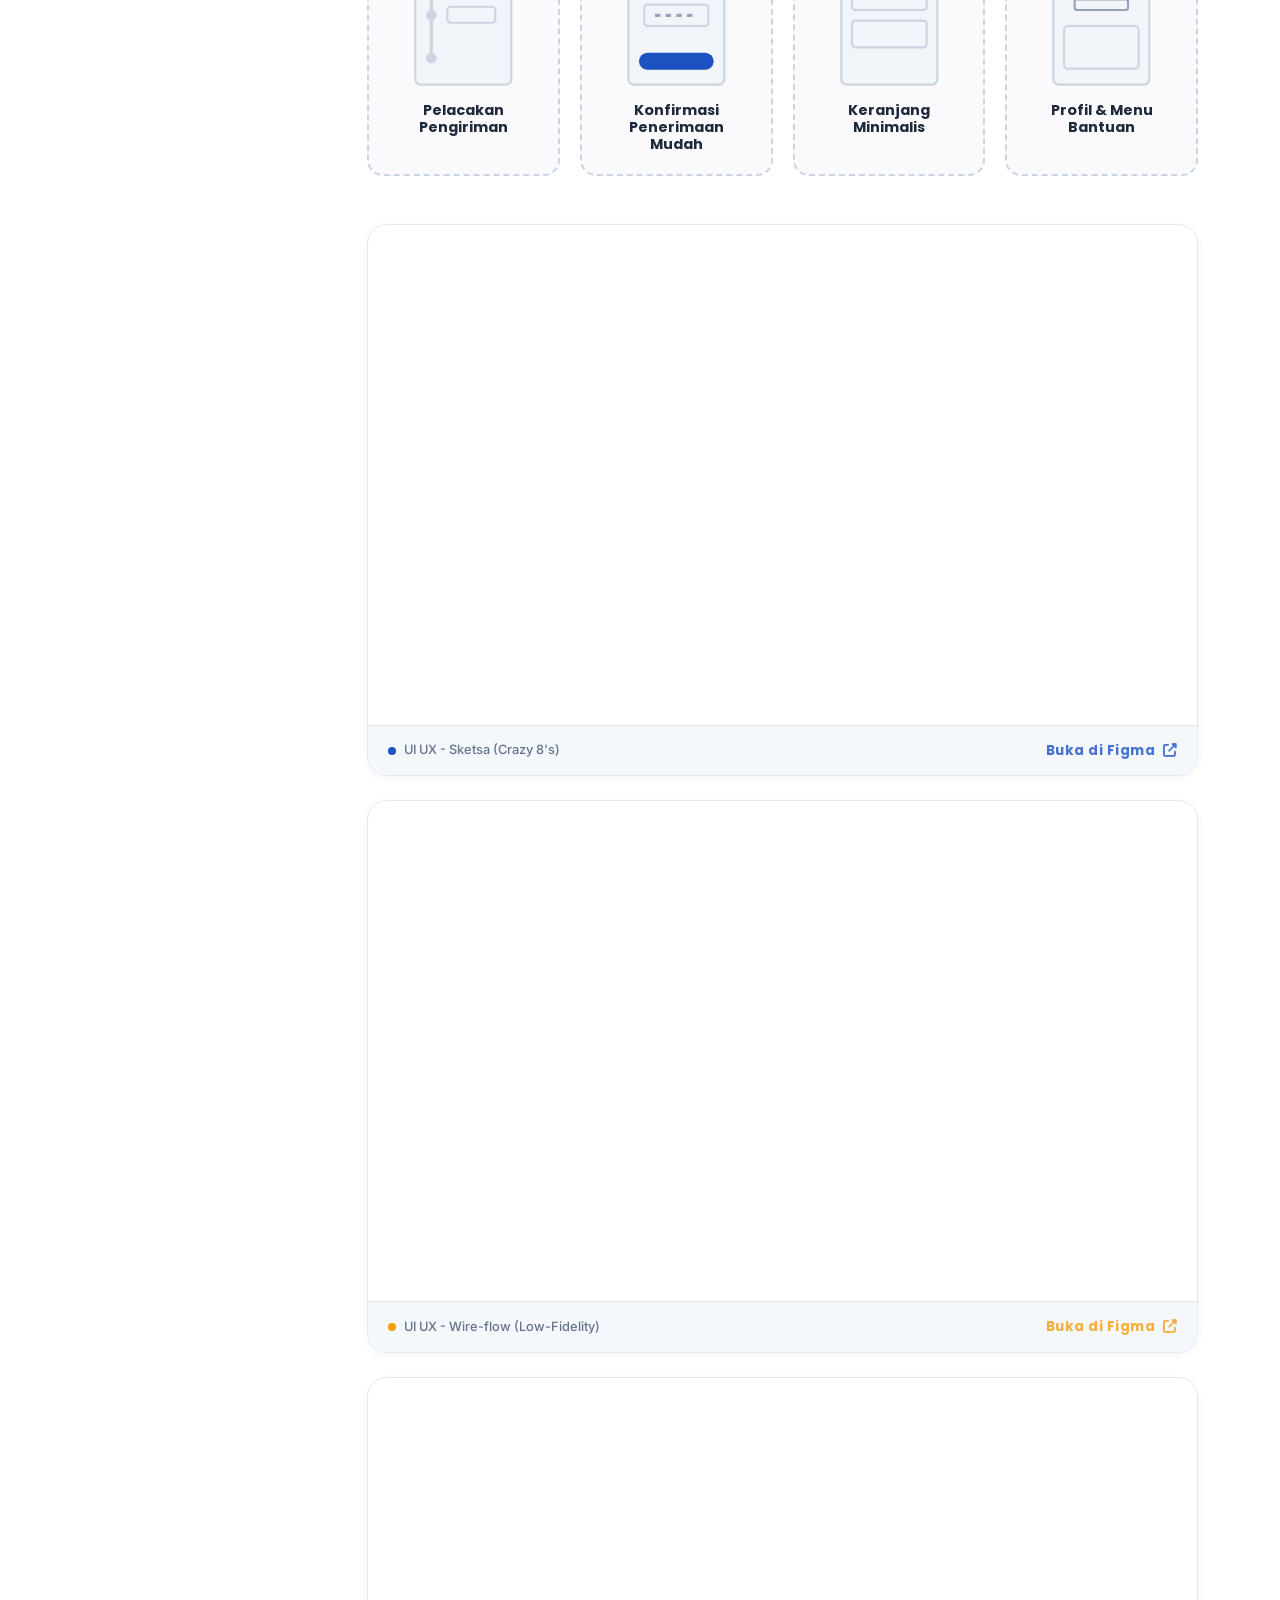
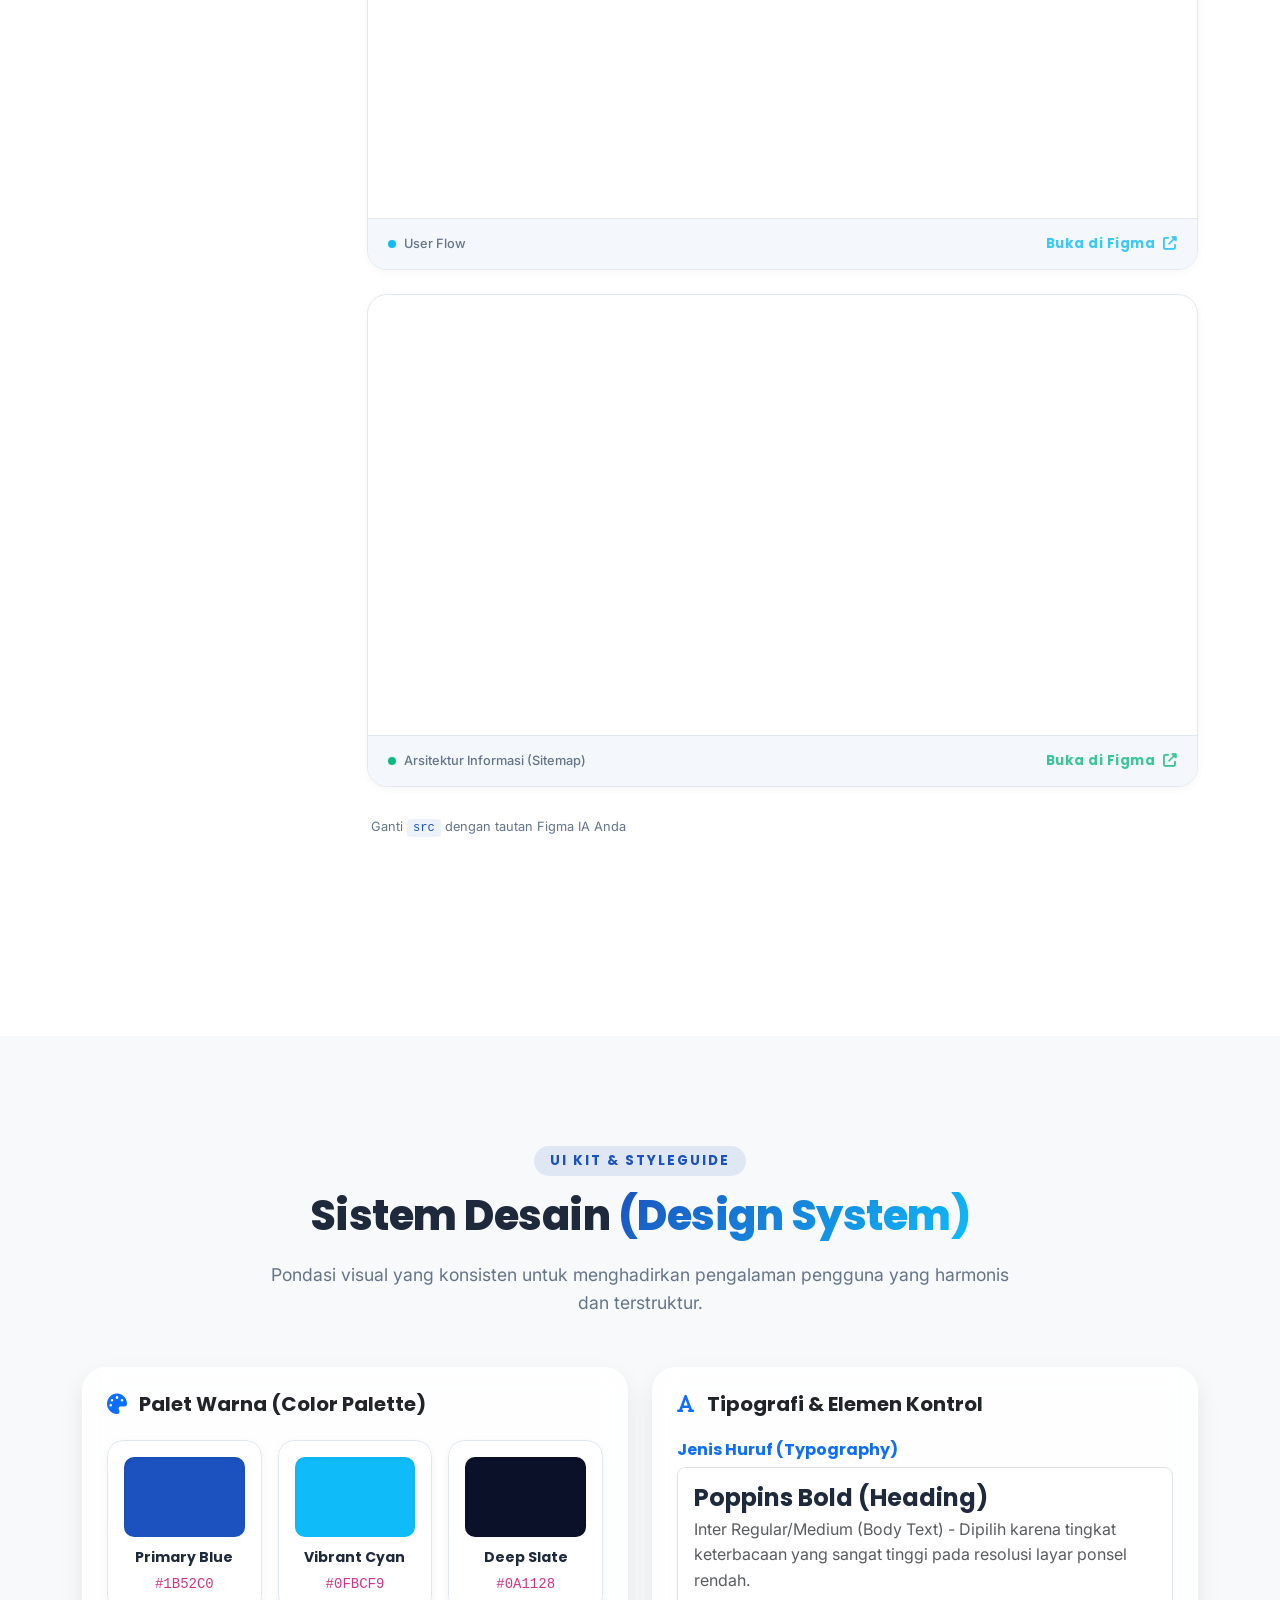
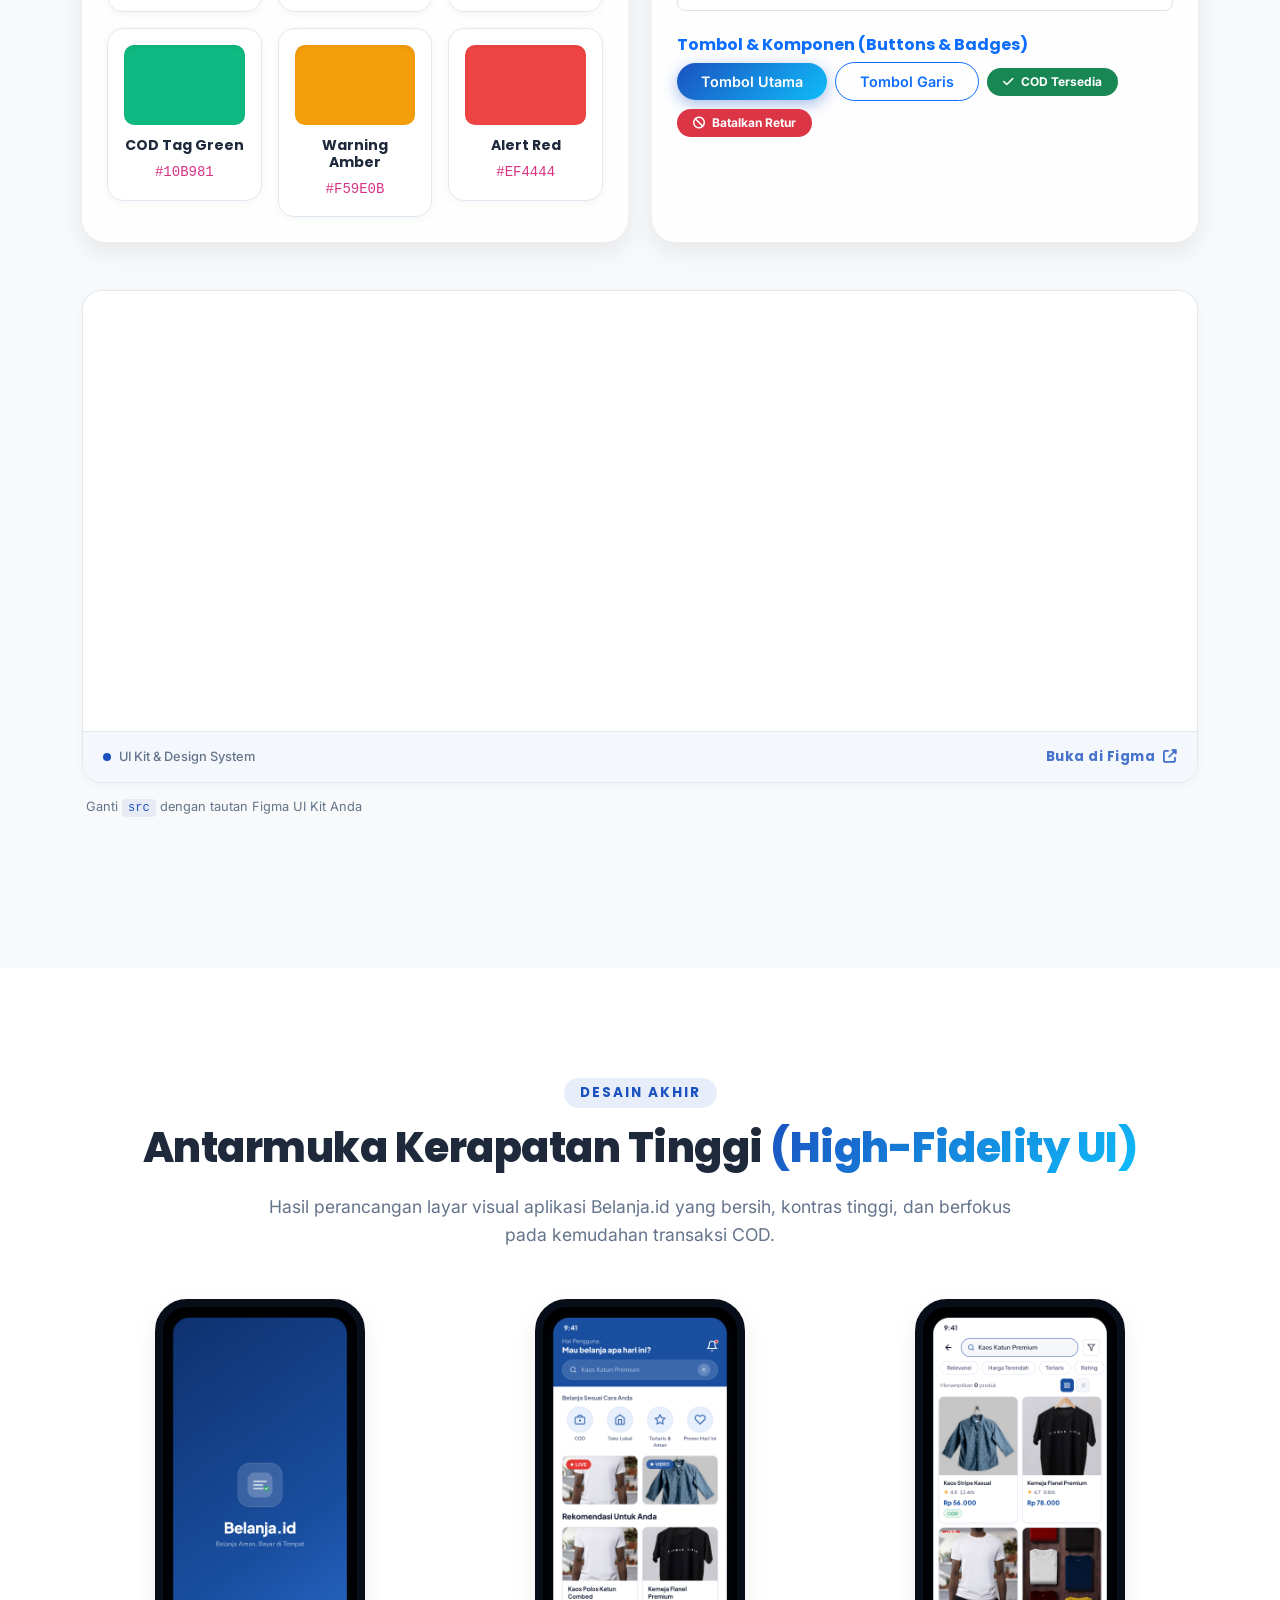
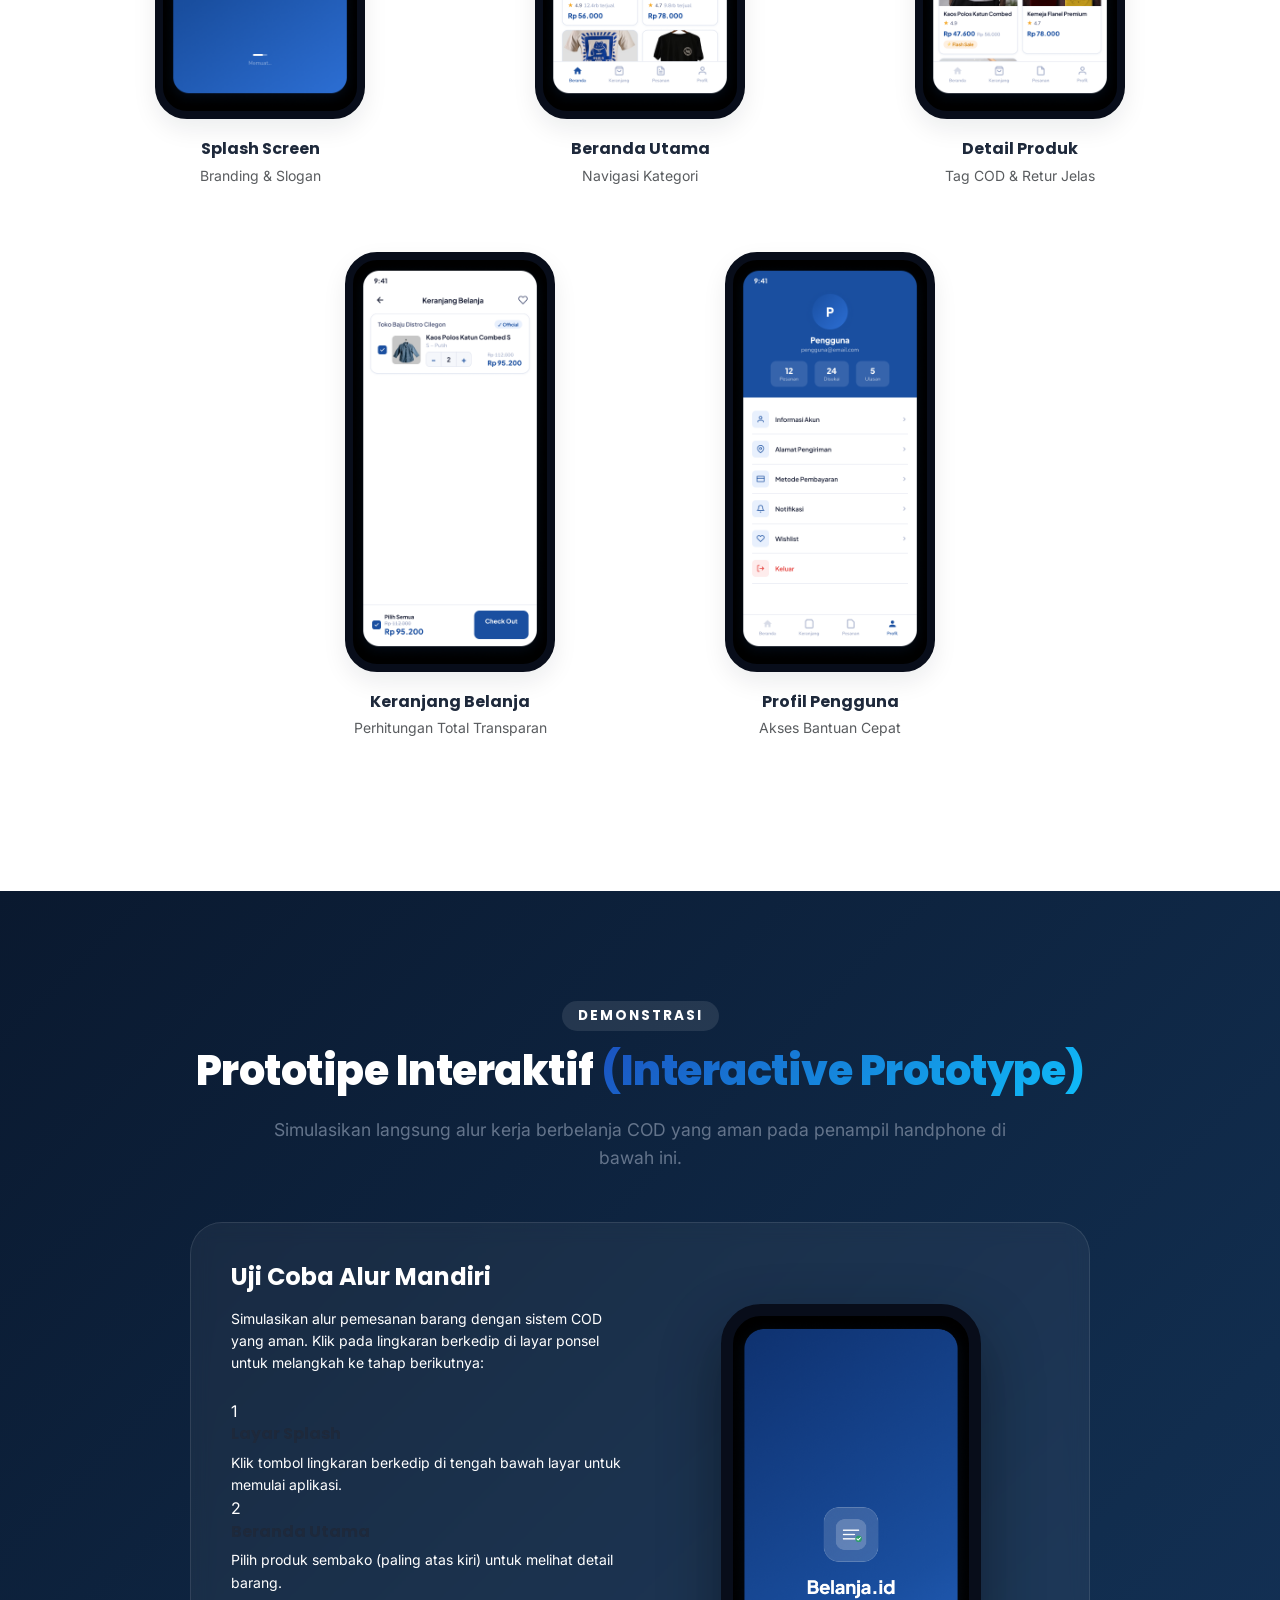
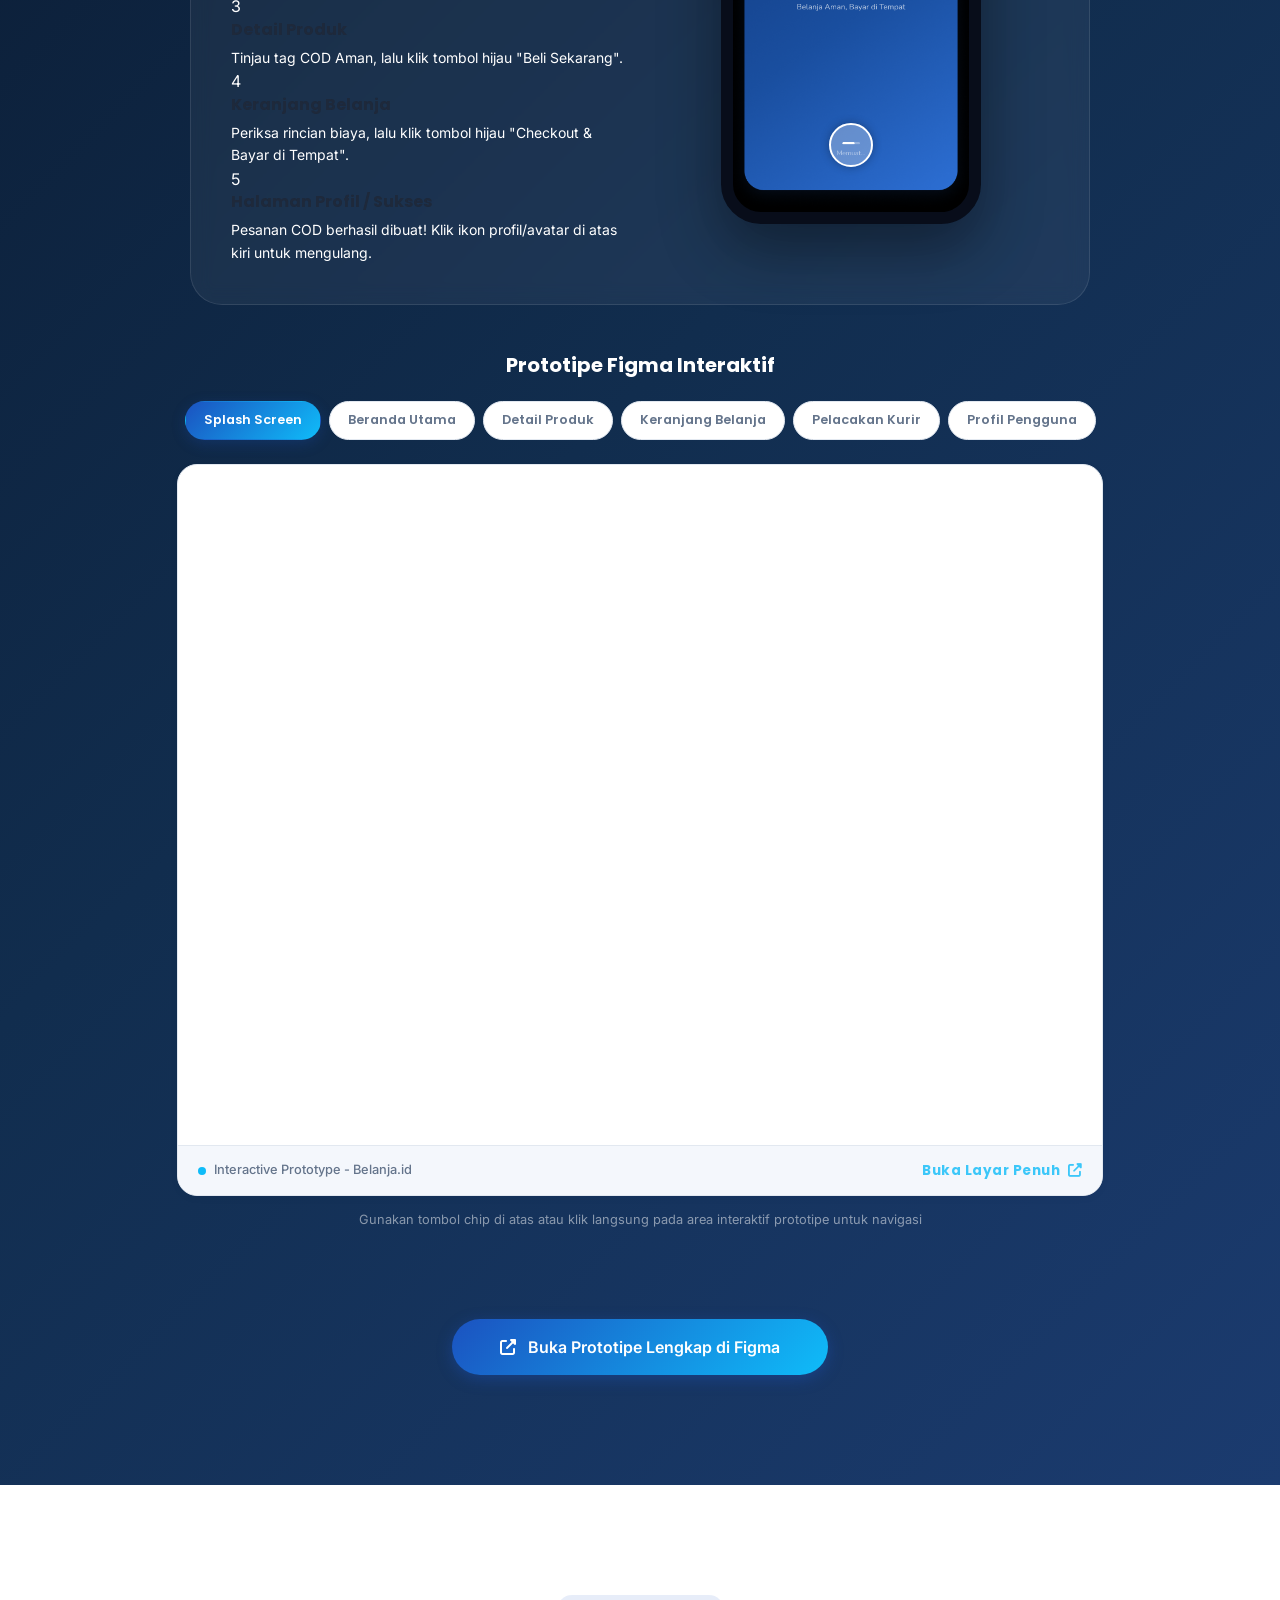
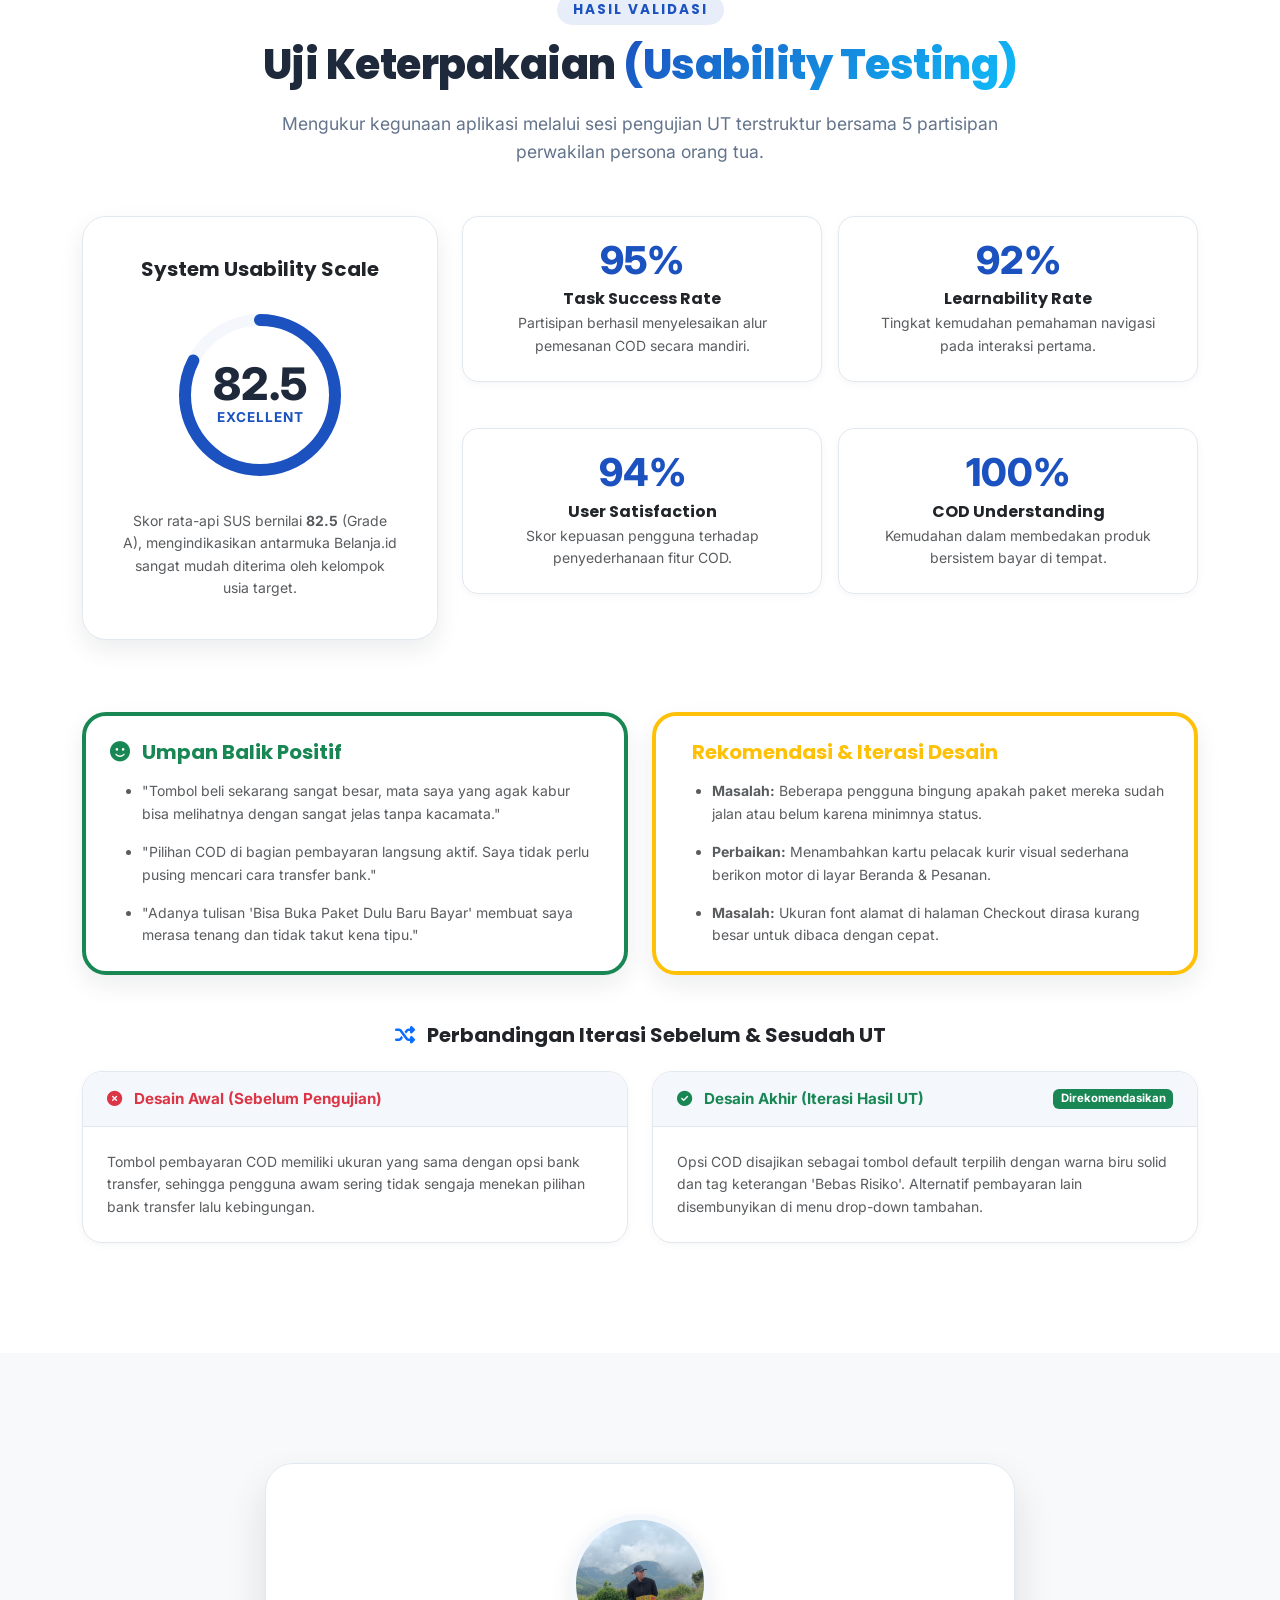
==== commit 9b662f7c: "hallo" ====
--- a/index.html
+++ b/index.html
@@ -284,14 +284,14 @@
                                 <div class="row align-items-center">
                                     <div class="col-md-3 text-center">
                                         <div class="persona-avatar-frame">
-                                            <img src="assets/img/profile.png" alt="Budi Santoso Avatar"
-                                                onerror="this.onerror=null; this.src='https://ui-avatars.com/api/?name=Budi+Santoso&background=1B52C0&color=fff&size=150';">
+                                            <img src="assets/img/nasrodin.jpeg" alt="Nasrodin Santoso Avatar"
+                                                onerror="this.onerror=null; this.src='https://ui-avatars.com/api/?name=Nasrodin+Santoso&background=1B52C0&color=fff&size=150';">
                                         </div>
                                     </div>
                                     <div class="col-md-5 mt-3 mt-md-0">
-                                        <h4>Budi Santoso</h4>
+                                        <h4>Nasrodin Santoso</h4>
                                         <p class="badge bg-secondary mb-2">Target Utama</p>
-                                        <p class="mb-0 small text-light-muted">Pensiunan & Orang Tua | 65 Tahun | Bekasi
+                                        <p class="mb-0 small text-light-muted">Pensiunan & Orang Tua | 65 Tahun | Madiun
                                         </p>
                                     </div>
                                     <div class="col-md-4 mt-3 mt-md-0">
@@ -387,7 +387,7 @@
                             <h5 class="fw-bold text-primary mb-3"><i class="fas fa-quote-left me-2"></i> Problem
                                 Statement</h5>
                             <p class="text-dark mb-0 fw-medium fst-italic text-justify">
-                                "Pak Budi, seorang pensiunan berusia 65 tahun yang minim literasi digital, membutuhkan
+                                "Pak Nasrodin, seorang petani berusia 65 tahun yang minim literasi digital, membutuhkan
                                 cara berbelanja kebutuhan harian secara online yang sangat mudah, aman, dan dapat
                                 dibayar langsung dengan uang tunai saat barang sampai di depan pintu, karena beliau
                                 tidak memiliki rekening bank dan sering merasa bingung serta takut tertipu oleh alur
@@ -594,7 +594,7 @@
                                         class="fas fa-external-link-alt ms-1"></i></a>
                             </div>
                         </div>
-                        <p class="figma-note">Ganti <code>src</code> dengan tautan Figma Crazy 8 Anda</p>
+
 
                         <!-- Figma Embed: Low-Fidelity Sketches (Wire-flow) -->
                         <div class="figma-box mb-4" data-aos="fade-up">
@@ -609,7 +609,7 @@
                                         class="fas fa-external-link-alt ms-1"></i></a>
                             </div>
                         </div>
-                        <p class="figma-note">Ganti <code>src</code> dengan tautan Figma Low-Fidelity Anda</p>
+
 
                         <!-- Figma Embed: User Flow -->
                         <div class="figma-box mb-4" data-aos="fade-up">
@@ -623,7 +623,7 @@
                                         class="fas fa-external-link-alt ms-1"></i></a>
                             </div>
                         </div>
-                        <p class="figma-note">Ganti <code>src</code> dengan tautan Figma User Flow Anda</p>
+
 
 
                         <!-- Figma Embed: Information Architecture -->
@@ -1078,9 +1078,9 @@
     <section id="creator" class="bg-light">
         <div class="container">
             <div class="profile-card text-center" data-aos="zoom-in" id="profileCardWrapper">
-                <img src="assets/img/profile.png" alt="Ahmad Arifin Al Falah" class="profile-avatar mb-4"
-                    onerror="this.onerror=null; this.src='https://ui-avatars.com/api/?name=Ahmad+Arifin&background=1B52C0&color=fff&size=150';">
-                <h3 class="mb-1 text-dark">Ahmad Arifin Al Falah</h3>
+                <img src="assets/img/creator.png" alt="Fauzy Ahmad Muzayyin" class="profile-avatar mb-4"
+                    onerror="this.onerror=null; this.src='https://ui-avatars.com/api/?name=Fauzy+Ahmad+Muzayyin&background=1B52C0&color=fff&size=150';">
+                <h3 class="mb-1 text-dark">Fauzy Ahmad Muzayyin</h3>
                 <p class="text-primary fw-semibold mb-3">UI/UX Designer & Front-End Developer</p>
                 <p class="text-muted small mx-auto mb-4" style="max-width: 580px;">
                     Mahasiswa kreatif yang berdedikasi memecahkan masalah keseharian melalui perancangan antarmuka
@@ -1124,7 +1124,7 @@
                 <a href="https://behance.net" target="_blank" aria-label="Behance" id="footLinkBehance"><i
                         class="fab fa-behance"></i></a>
             </div>
-            <p class="text-muted small mb-0">&copy; 2026 Ahmad Arifin Al Falah. All rights reserved.</p>
+            <p class="text-muted small mb-0">&copy; 2026 Fauzy Ahmad Muzayyin. All rights reserved.</p>
         </div>
     </footer>
 
